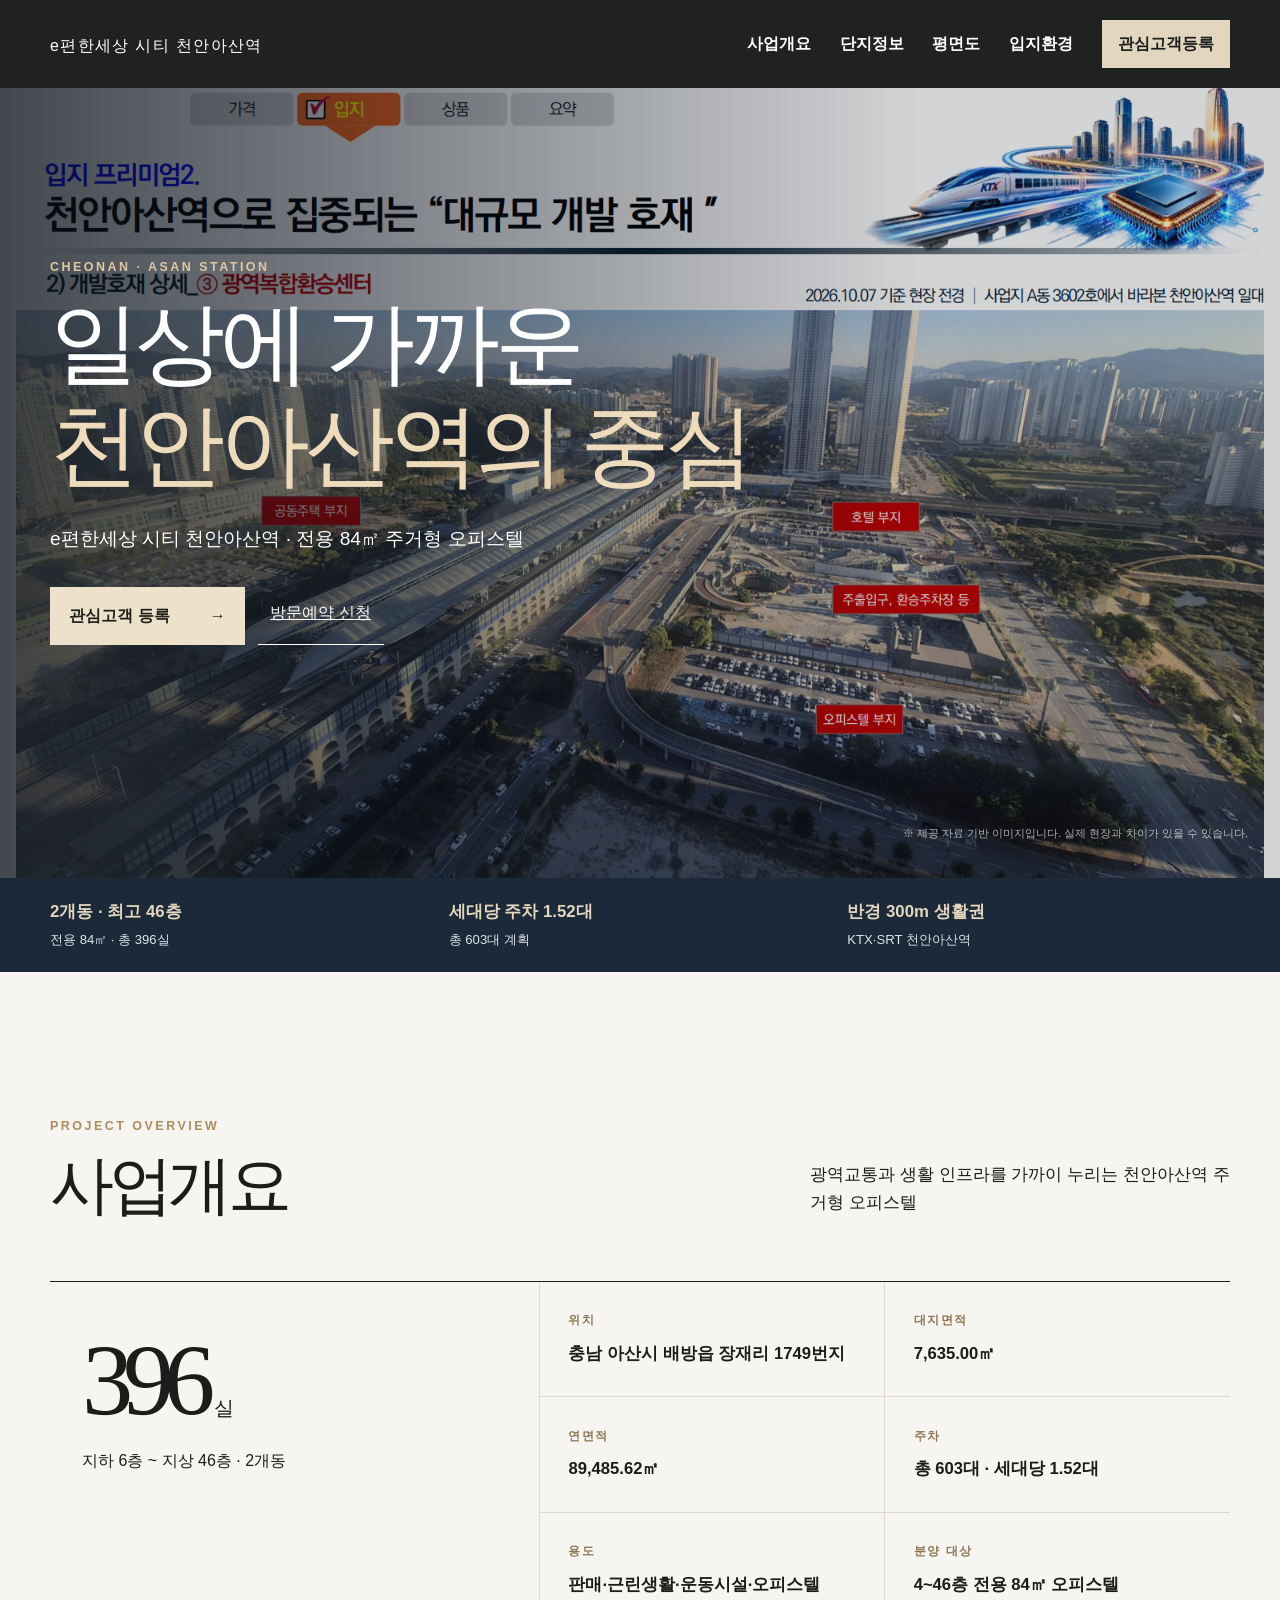
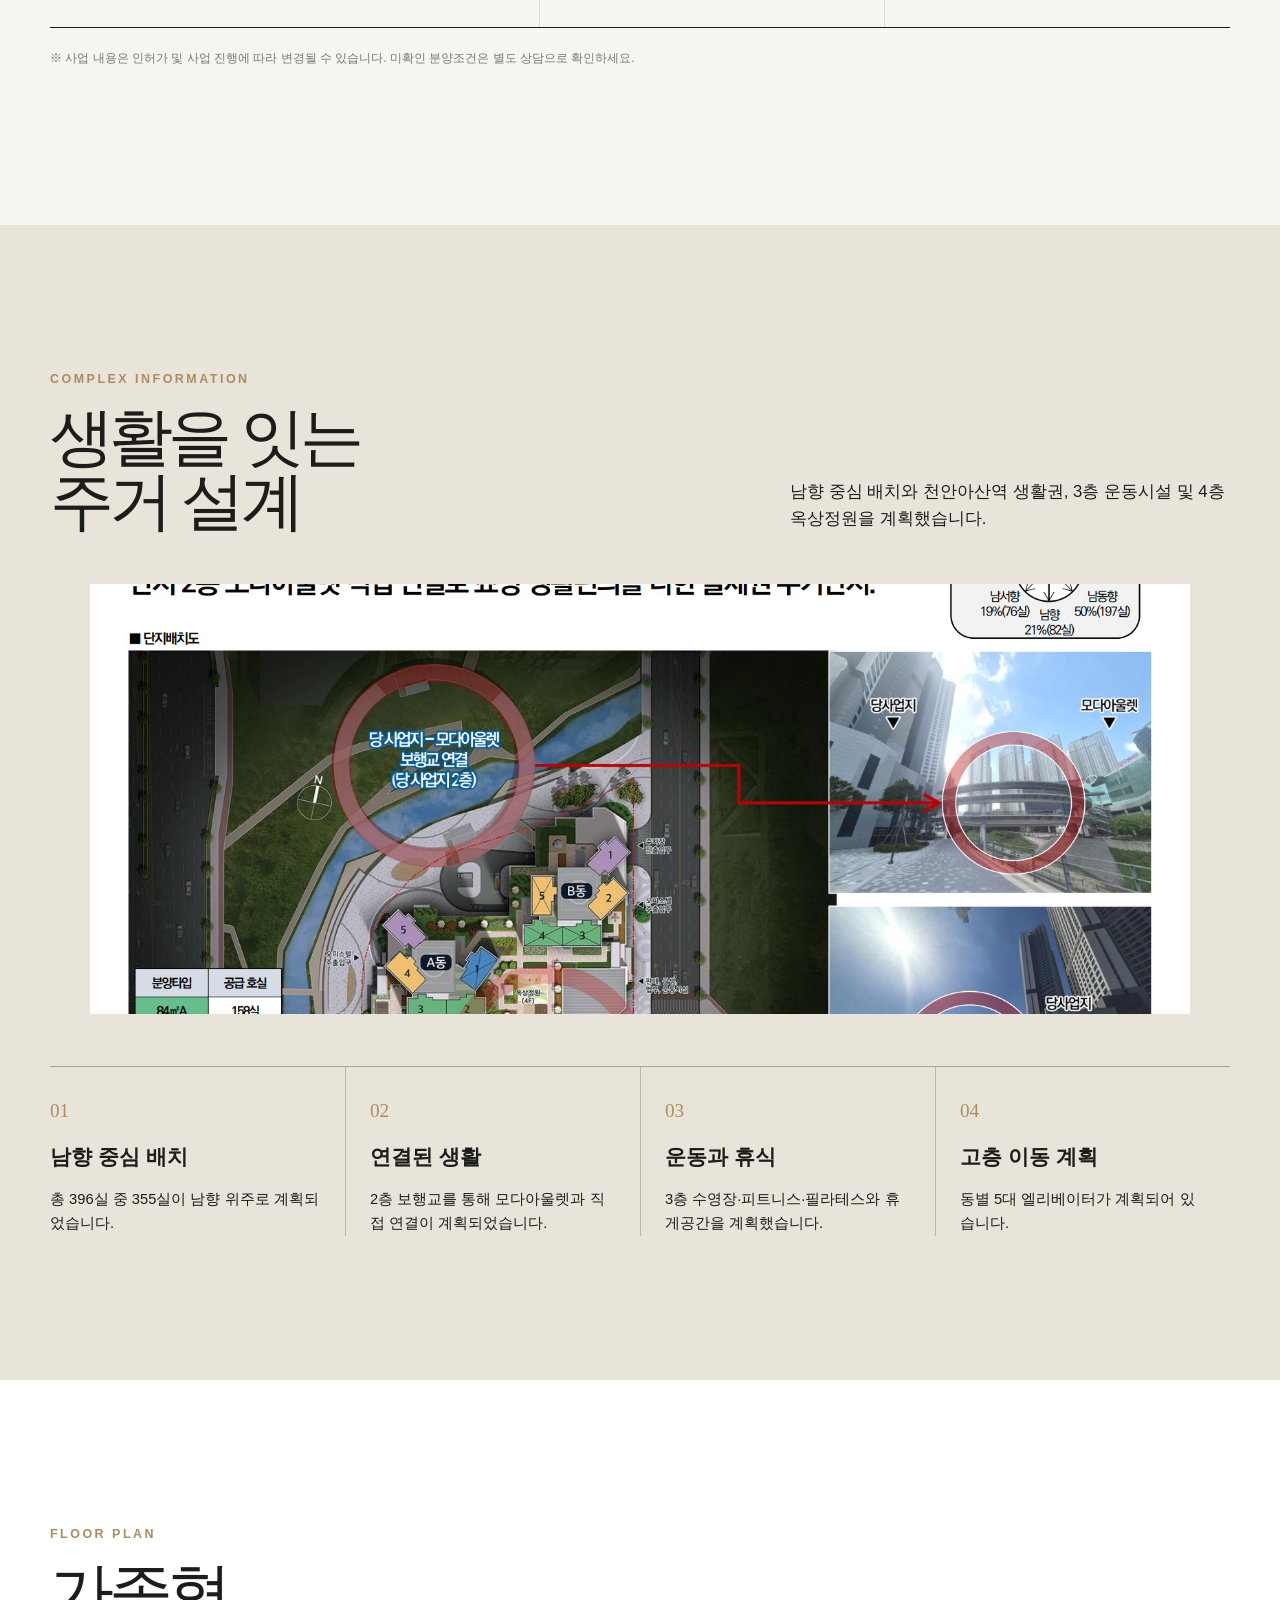
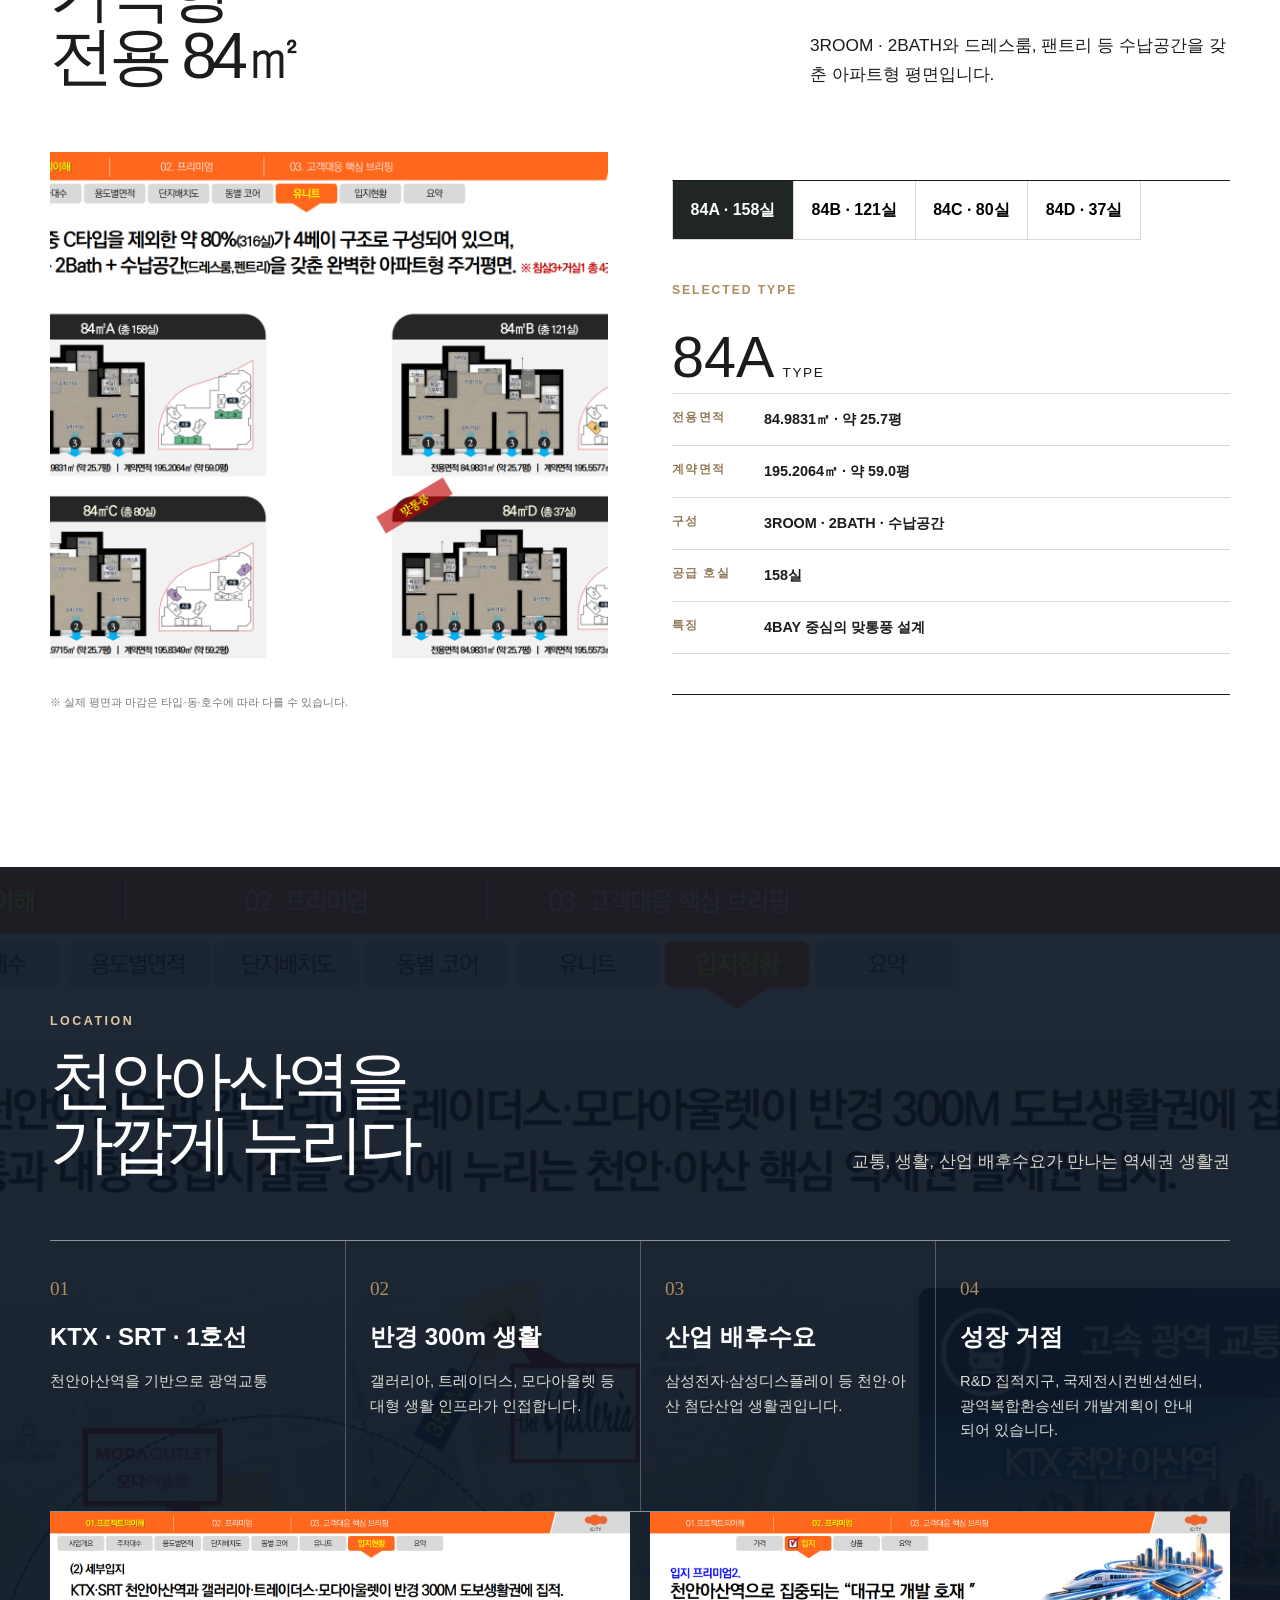
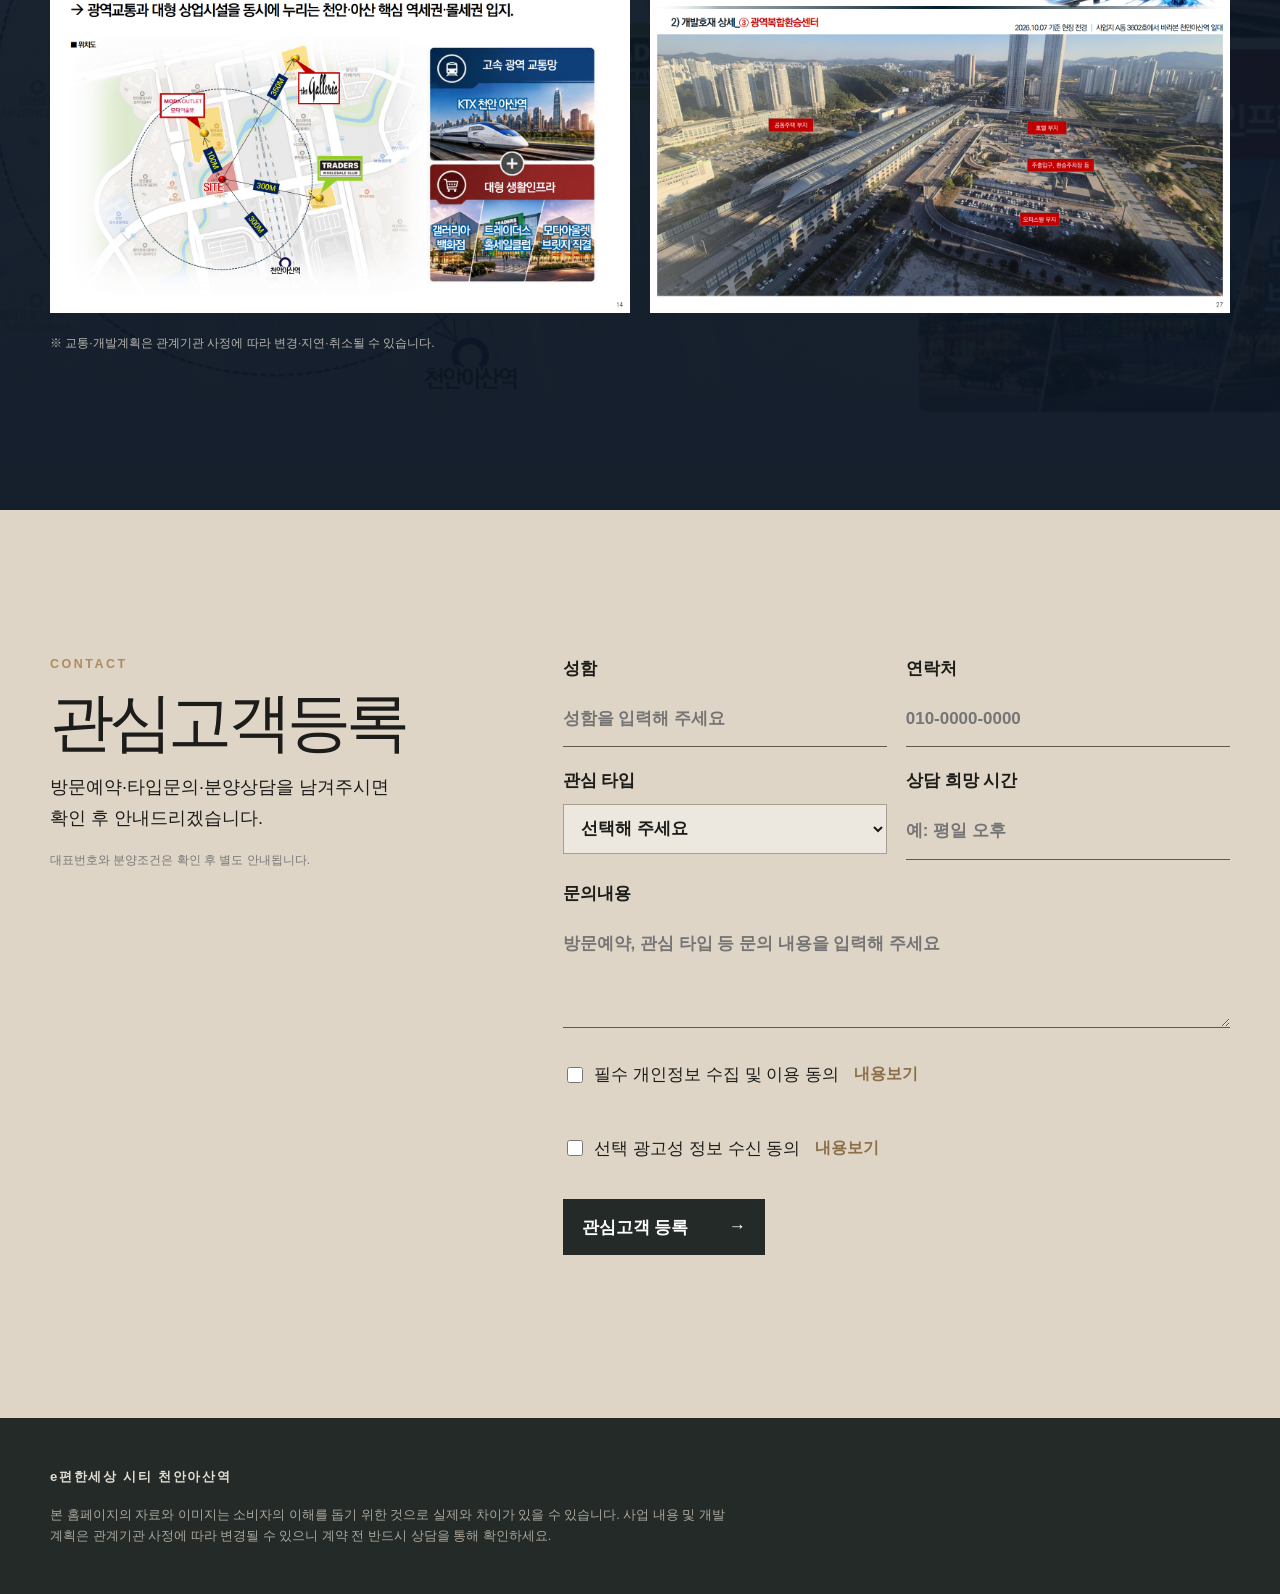
==== index.html @ f446dd5e "Replace landing with Cheonan Asan project" ====
<!doctype html>
<html lang="ko"><head>
<meta charset="UTF-8" /><meta name="viewport" content="width=device-width, initial-scale=1.0" />
<meta name="robots" content="index,follow,max-image-preview:large" />
<link rel="canonical" href="https://www.apt-model-house.com/" />
<title>e편한세상 시티 천안아산역 | 주거형 오피스텔</title>
<meta name="description" content="e편한세상 시티 천안아산역 사업개요, 전용 84㎡ 타입, 입지와 관심고객 상담 안내" />
<meta property="og:type" content="website" /><meta property="og:locale" content="ko_KR" /><meta property="og:site_name" content="e편한세상 시티 천안아산역" /><meta property="og:title" content="e편한세상 시티 천안아산역" /><meta property="og:description" content="관심고객 상담 및 방문예약 안내" /><meta property="og:image" content="https://www.apt-model-house.com/view.png" />
<script async src="https://www.googletagmanager.com/gtag/js?id=G-44HCBXSR18"></script><script>window.dataLayer=window.dataLayer||[];function gtag(){dataLayer.push(arguments)}gtag('js',new Date());gtag('config','G-44HCBXSR18');gtag('config','AW-17503629912');</script>
<link rel="stylesheet" href="styles.css" /><link rel="stylesheet" href="consent.css" /><link rel="stylesheet" href="consultation.css" />
<style>
.hero-image{background:linear-gradient(90deg,rgba(8,15,25,.76),rgba(8,15,25,.18) 72%),url('/view.png') center/cover}.location{background:linear-gradient(rgba(12,22,36,.92),rgba(12,22,36,.96)),url('/location.png') center/cover}.hero-caption{max-width:460px;text-align:right}.source-note{font-size:.75rem;color:#777}.quick-points{background:#1b2938;color:#fff;padding:1.25rem 0}.quick-points .shell{display:grid;grid-template-columns:repeat(3,1fr);gap:1rem}.quick-points b{display:block;color:#e3d6bf;font-size:1.05rem}.quick-points span{font-size:.82rem;color:#dce3eb}.media-grid{display:grid;grid-template-columns:1fr 1fr;gap:1.25rem}.media-grid figure{margin:0;overflow:hidden;background:#fff}.media-grid img{width:100%;display:block}.cta-row{display:flex;gap:.8rem;flex-wrap:wrap}.cta-row a:last-child{color:#fff;border-bottom:1px solid #fff;padding:.8rem}.site-footer-link{color:#e3d6bf}@media(max-width:600px){.quick-points .shell{grid-template-columns:1fr}.quick-points{padding:1rem 0}.media-grid{grid-template-columns:1fr}.hero h1{font-size:2.9rem}}
</style></head>
<body><a class="skip-link" href="#overview">본문으로 바로가기</a>
<header class="site-header"><a class="brand" href="#top" aria-label="e편한세상 시티 천안아산역 처음으로"><strong>e편한세상 시티 천안아산역</strong></a><button class="menu-toggle" type="button" aria-label="메뉴 열기" aria-expanded="false">메뉴</button><nav class="main-nav" aria-label="주요 메뉴"><a href="#overview">사업개요</a><a href="#complex">단지정보</a><a href="#plans">평면도</a><a href="#location">입지환경</a><a class="nav-cta" href="#register">관심고객등록</a></nav></header>
<main id="top"><section class="hero" aria-labelledby="hero-title"><div class="hero-image" role="img" aria-label="천안아산역 일대 조망 자료"></div><div class="hero-content shell"><p class="eyebrow light">CHEONAN · ASAN STATION</p><h1 id="hero-title">일상에 가까운<br /><em>천안아산역의 중심</em></h1><p class="hero-copy">e편한세상 시티 천안아산역 · 전용 84㎡ 주거형 오피스텔</p><div class="cta-row"><a class="button button-light" href="#register">관심고객 등록 <span aria-hidden="true">→</span></a><a href="#register">방문예약 신청</a></div></div><p class="hero-caption">※ 제공 자료 기반 이미지입니다. 실제 현장과 차이가 있을 수 있습니다.</p></section>
<section class="quick-points" aria-label="핵심 정보"><div class="shell"><div><b>2개동 · 최고 46층</b><span>전용 84㎡ · 총 396실</span></div><div><b>세대당 주차 1.52대</b><span>총 603대 계획</span></div><div><b>반경 300m 생활권</b><span>KTX·SRT 천안아산역</span></div></div></section>
<section id="overview" class="section overview"><div class="shell"><p class="eyebrow">PROJECT OVERVIEW</p><div class="section-heading"><h2>사업개요</h2><p>광역교통과 생활 인프라를 가까이 누리는 천안아산역 주거형 오피스텔</p></div><div class="overview-grid"><article class="overview-lead"><span class="big-number">396<span>실</span></span><p>지하 6층 ~ 지상 46층 · 2개동</p></article><dl class="facts"><div><dt>위치</dt><dd>충남 아산시 배방읍 장재리 1749번지</dd></div><div><dt>대지면적</dt><dd>7,635.00㎡</dd></div><div><dt>연면적</dt><dd>89,485.62㎡</dd></div><div><dt>주차</dt><dd>총 603대 · 세대당 1.52대</dd></div><div><dt>용도</dt><dd>판매·근린생활·운동시설·오피스텔</dd></div><div><dt>분양 대상</dt><dd>4~46층 전용 84㎡ 오피스텔</dd></div></dl></div><p class="notice">※ 사업 내용은 인허가 및 사업 진행에 따라 변경될 수 있습니다. 미확인 분양조건은 별도 상담으로 확인하세요.</p></div></section>
<section id="complex" class="section complex"><div class="shell split-heading"><div><p class="eyebrow">COMPLEX INFORMATION</p><h2>생활을 잇는<br />주거 설계</h2></div><p>남향 중심 배치와 천안아산역 생활권, 3층 운동시설 및 4층 옥상정원을 계획했습니다.</p></div><div class="shell"><figure class="complex-visual"><img src="/site-plan.png" alt="e편한세상 시티 천안아산역 단지배치도 자료" /></figure><div class="amenity-grid"><article><span>01</span><h3>남향 중심 배치</h3><p>총 396실 중 355실이 남향 위주로 계획되었습니다.</p></article><article><span>02</span><h3>연결된 생활</h3><p>2층 보행교를 통해 모다아울렛과 직접 연결이 계획되었습니다.</p></article><article><span>03</span><h3>운동과 휴식</h3><p>3층 수영장·피트니스·필라테스와 휴게공간을 계획했습니다.</p></article><article><span>04</span><h3>고층 이동 계획</h3><p>동별 5대 엘리베이터가 계획되어 있습니다.</p></article></div></div></section>
<section id="plans" class="section plans"><div class="shell"><p class="eyebrow">FLOOR PLAN</p><div class="section-heading"><h2>가족형<br />전용 84㎡</h2><p>3ROOM · 2BATH와 드레스룸, 팬트리 등 수납공간을 갖춘 아파트형 평면입니다.</p></div><div class="plan-layout"><figure class="plan-image-wrap"><img data-plan="image" src="/unit-plan.png" alt="84A, 84B, 84C, 84D 타입 평면도 자료" /><p>※ 실제 평면과 마감은 타입·동·호수에 따라 다를 수 있습니다.</p></figure><div><div class="type-buttons" role="tablist" aria-label="주택형 선택"><button class="active" type="button" data-type="84A">84A · 158실</button><button type="button" data-type="84B">84B · 121실</button><button type="button" data-type="84C">84C · 80실</button><button type="button" data-type="84D">84D · 37실</button></div><div class="plan-detail"><p class="plan-label">SELECTED TYPE</p><h3 data-plan="type">84A<small>TYPE</small></h3><dl><div><dt>전용면적</dt><dd data-plan="size">84.9831㎡ · 약 25.7평</dd></div><div><dt>계약면적</dt><dd data-plan="contract">195.2064㎡ · 약 59.0평</dd></div><div><dt>구성</dt><dd data-plan="layout">3ROOM · 2BATH · 수납공간</dd></div><div><dt>공급 호실</dt><dd data-plan="count">158실</dd></div><div><dt>특징</dt><dd data-plan="feature">4BAY 중심의 맞통풍 설계</dd></div></dl></div></div></div></div></section>
<section id="location" class="section location"><div class="shell"><p class="eyebrow light">LOCATION</p><div class="section-heading light-heading"><h2>천안아산역을<br />가깝게 누리다</h2><p>교통, 생활, 산업 배후수요가 만나는 역세권 생활권</p></div><div class="location-grid"><article><span>01</span><h3>KTX · SRT · 1호선</h3><p>천안아산역을 기반으로 광역교통망 이용이 가능한 위치입니다.</p></article><article><span>02</span><h3>반경 300m 생활</h3><p>갤러리아, 트레이더스, 모다아울렛 등 대형 생활 인프라가 인접합니다.</p></article><article><span>03</span><h3>산업 배후수요</h3><p>삼성전자·삼성디스플레이 등 천안·아산 첨단산업 생활권입니다.</p></article><article><span>04</span><h3>성장 거점</h3><p>R&D 집적지구, 국제전시컨벤션센터, 광역복합환승센터 개발계획이 안내되어 있습니다.</p></article></div><div class="media-grid"><figure><img src="/location.png" alt="천안아산역 인근 입지 자료" /></figure><figure><img src="/view.png" alt="천안아산역 일대 조망 자료" /></figure></div><p class="location-notice">※ 교통·개발계획은 관계기관 사정에 따라 변경·지연·취소될 수 있습니다.</p></div></section>
<section id="register" class="section register"><div class="shell register-grid"><div><p class="eyebrow">CONTACT</p><h2>관심고객등록</h2><p class="register-copy">방문예약·타입문의·분양상담을 남겨주시면 확인 후 안내드리겠습니다.</p><p class="source-note">대표번호와 분양조건은 확인 후 별도 안내됩니다.</p></div><form id="interest-form" class="interest-form"><label>성함<input name="name" type="text" autocomplete="name" required placeholder="성함을 입력해 주세요" /></label><label>연락처<input name="phone" type="tel" inputmode="tel" autocomplete="tel" required placeholder="010-0000-0000" /></label><label>관심 타입<select name="type" required><option value="">선택해 주세요</option><option>84A</option><option>84B</option><option>84C</option><option>84D</option><option>미정</option></select></label><label>상담 희망 시간<input name="preferredTime" type="text" placeholder="예: 평일 오후" /></label><label class="message-field">문의내용<textarea name="message" required placeholder="방문예약, 관심 타입 등 문의 내용을 입력해 주세요"></textarea></label><label class="consent"><input name="privacyConsent" type="checkbox" required />필수 개인정보 수집 및 이용 동의 <button class="consent-open" type="button" data-consent="privacy">내용보기</button></label><label class="consent"><input name="marketingConsent" type="checkbox" />선택 광고성 정보 수신 동의 <button class="consent-open" type="button" data-consent="marketing">내용보기</button></label><button class="button button-dark" type="submit">관심고객 등록 <span aria-hidden="true">→</span></button><p class="form-message" aria-live="polite"></p></form></div></section></main>
<footer><div class="shell"><strong>e편한세상 시티 천안아산역</strong><p>본 홈페이지의 자료와 이미지는 소비자의 이해를 돕기 위한 것으로 실제와 차이가 있을 수 있습니다. 사업 내용 및 개발계획은 관계기관 사정에 따라 변경될 수 있으니 계약 전 반드시 상담을 통해 확인하세요.</p></div></footer>
<div id="consent-modal" class="consent-modal" hidden><div class="consent-modal__backdrop" data-consent-close></div><section class="consent-modal__panel" role="dialog" aria-modal="true" aria-labelledby="consent-modal-title"><button class="consent-modal__close" type="button" data-consent-close aria-label="닫기">×</button><h3 id="consent-modal-title"></h3><div id="consent-modal-content"></div></section></div>
<script src="script.js"></script></body></html>
---- styles.css ----
:root{--ink:#1c1c1a;--paper:#f7f5f1;--line:#ddd9d1;--gold:#ad8c5f;--deep:#202624;--max:1180px}*{box-sizing:border-box}html{scroll-behavior:smooth}body{margin:0;background:var(--paper);color:var(--ink);font-family:"Noto Sans KR","Malgun Gothic",Arial,sans-serif;line-height:1.65}.shell{width:min(calc(100% - 48px),var(--max));margin:auto}.skip-link{position:absolute;left:1rem;top:-5rem;background:#fff;color:#000;padding:.75rem;z-index:10}.skip-link:focus{top:1rem}.site-header{height:88px;display:flex;align-items:center;justify-content:space-between;padding:0 max(24px,calc((100vw - var(--max))/2));background:rgba(22,25,24,.96);color:#fff;position:sticky;top:0;z-index:5}.brand{text-decoration:none;color:#fff;letter-spacing:.12em;display:flex;flex-direction:column;line-height:1.05;font-size:.7rem}.brand strong{font-size:1rem;font-weight:500;margin-top:.25rem}.main-nav{display:flex;height:100%;align-items:center;gap:1.8rem}.main-nav a{color:#fff;text-decoration:none;font-size:1rem;font-weight:700;white-space:nowrap}.main-nav .nav-cta{color:#1b1e1c;background:#e3d6bf;padding:.7rem 1rem}.menu-toggle{display:none}.hero{height:min(790px,calc(100vh - 88px));min-height:620px;position:relative;color:#fff;overflow:hidden}.hero-image{position:absolute;inset:0;background:linear-gradient(90deg,rgba(10,12,11,.7),rgba(10,12,11,.1) 72%),url("/assets/image35.jpeg") center/cover}.hero-content{position:relative;height:100%;display:flex;justify-content:center;flex-direction:column;padding-bottom:4rem}.eyebrow{font-size:.78rem;letter-spacing:.2em;color:var(--gold);font-weight:800;margin:0 0 1rem}.eyebrow.light{color:#dfc7a2}.hero h1{font-weight:400;font-size:clamp(3.4rem,7vw,6.2rem);line-height:1.13;margin:0;letter-spacing:-.055em}.hero h1 em{font-style:normal;color:#eddbbc}.hero-copy{font-size:1.2rem;margin:1.7rem 0 2rem}.button{display:inline-flex;width:fit-content;gap:2.5rem;align-items:center;padding:1rem 1.2rem;text-decoration:none;font-weight:800;border:0;font-size:1rem;cursor:pointer}.button-light{background:#eee1cc;color:#201e19}.button-dark{background:#242a27;color:#fff;justify-content:space-between}.hero-caption{position:absolute;bottom:1.5rem;right:2rem;font-size:.7rem;color:rgba(255,255,255,.65)}.section{padding:9rem 0}.section-heading{display:flex;justify-content:space-between;align-items:end;gap:3rem;margin-bottom:4rem}.section-heading h2,.split-heading h2,.register h2{font-size:clamp(2.8rem,5vw,4.5rem);letter-spacing:-.075em;line-height:1;margin:0;font-weight:500}.section-heading p{max-width:420px;margin:0;font-size:1.08rem}.overview{background:#f7f5f1}.overview-grid{display:grid;grid-template-columns:.83fr 1.17fr;border-top:1px solid var(--ink);border-bottom:1px solid var(--ink)}.overview-lead{padding:3rem 2rem;border-right:1px solid var(--line)}.big-number{font-family:Georgia,serif;font-size:clamp(4.8rem,8vw,7.8rem);letter-spacing:-.1em;line-height:1}.big-number span{font-family:inherit;font-size:1.25rem;letter-spacing:-.05em;margin-left:.55rem}.facts{display:grid;grid-template-columns:repeat(2,1fr);margin:0}.facts div{padding:1.8rem;border-bottom:1px solid var(--line)}.facts div:nth-last-child(-n+2){border-bottom:0}.facts div:nth-child(odd){border-right:1px solid var(--line)}dt{font-size:.78rem;font-weight:800;letter-spacing:.12em;color:#8f7756;margin-bottom:.55rem}dd{margin:0;font-size:1.04rem;font-weight:600}.notice,.location-notice{font-size:.75rem;color:#777;margin-top:1.3rem}.complex{background:#e9e4da}.split-heading{display:flex;justify-content:space-between;align-items:end;gap:4rem;margin-bottom:3.2rem}.split-heading>p{max-width:440px;font-size:1.05rem;margin:0}.complex-visual{height:430px;overflow:hidden}.complex-visual img{display:block;width:100%;height:100%;object-fit:cover}.amenity-grid{display:grid;grid-template-columns:repeat(4,1fr);gap:0;border-top:1px solid #a9a39a;margin-top:3.2rem}.amenity-grid article{padding:1.8rem 1.5rem 0 0}.amenity-grid article+article{padding-left:1.5rem;border-left:1px solid #bdb7ae}.amenity-grid span,.location-grid span{font-family:Georgia,serif;color:var(--gold);font-size:1.2rem}.amenity-grid h3,.location-grid h3{font-size:1.3rem;margin:.8rem 0}.amenity-grid p,.location-grid p{font-size:.92rem;margin:0}.plans{background:#fff}.plan-layout{display:grid;grid-template-columns:1fr 1fr;gap:4rem;align-items:center}.plan-image-wrap{margin:0}.plan-image-wrap img{width:100%;height:530px;display:block;object-fit:cover}.plan-image-wrap p{font-size:.7rem;color:#777}.type-buttons{display:flex;flex-wrap:wrap;border-top:1px solid var(--ink);border-left:1px solid var(--line)}.type-buttons button{font:inherit;font-weight:800;background:#fff;border:0;border-right:1px solid var(--line);border-bottom:1px solid var(--line);padding:1rem 1.1rem;cursor:pointer}.type-buttons button.active{background:var(--deep);color:#fff}.plan-detail{padding:2.5rem 0;border-bottom:1px solid var(--ink)}.plan-label{font-weight:800;font-size:.76rem;letter-spacing:.16em;color:var(--gold);margin:0}.plan-detail h3{font-size:3.6rem;font-weight:400;margin:.4rem 0;line-height:1}.plan-detail h3 small{font-size:.85rem;margin-left:.5rem;letter-spacing:.12em}.plan-detail>p{margin:0 0 1.8rem}.plan-detail dl{margin:0;border-top:1px solid var(--line)}.plan-detail dl div{display:grid;grid-template-columns:92px 1fr;padding:.85rem 0;border-bottom:1px solid var(--line)}.plan-detail dt{margin:0;font-size:.72rem}.plan-detail dd{font-size:.9rem}.plan-note{font-size:.75rem;color:#777}.location{background:linear-gradient(rgba(17,24,21,.9),rgba(17,24,21,.94)),url("/assets/image91.jpeg") center/cover;color:#fff}.light-heading p{color:#d9d5cc}.location-grid{display:grid;grid-template-columns:repeat(4,1fr);border-top:1px solid rgba(255,255,255,.5);border-bottom:1px solid rgba(255,255,255,.5)}.location-grid article{min-height:270px;padding:2rem 1.5rem 1.5rem 0}.location-grid article+article{padding-left:1.5rem;border-left:1px solid rgba(255,255,255,.25)}.location-grid h3{font-size:1.5rem}.location-grid p{color:#deded8}.location-notice{color:#b5b5ae}.register{background:#ded5c6}.register-grid{display:grid;grid-template-columns:.75fr 1.25fr;gap:7rem}.register-copy{font-size:1.1rem;max-width:350px}.interest-form{display:grid;grid-template-columns:1fr 1fr;gap:1.2rem}.interest-form label{display:flex;flex-direction:column;gap:.55rem;font-size:.9rem;font-weight:800}.interest-form input:not([type=checkbox]),.interest-form select,.interest-form textarea{width:100%;border:0;border-bottom:1px solid #5e5a52;background:transparent;padding:.85rem 0;font:inherit;color:var(--ink)}.interest-form select{border:1px solid #a79f90;padding:.85rem;background:#ede8df}.interest-form .message-field{grid-column:1/-1}.interest-form textarea{resize:vertical;min-height:7rem}.interest-form .consent{grid-column:1/-1;flex-direction:row;align-items:center;font-weight:500;margin:.8rem 0}.interest-form .consent input{accent-color:var(--deep);width:1rem;height:1rem}.interest-form .button{grid-column:1/-1;margin-top:.3rem}.form-message{grid-column:1/-1;margin:0;font-weight:700;color:#3f5145}footer{background:#242a27;color:#e2ded4;padding:3rem 0;font-size:.8rem}footer strong{letter-spacing:.13em;font-size:.82rem}footer p{color:#aaa79d;margin:1rem 0 0;max-width:680px}@media (max-width:850px){.site-header{height:72px}.menu-toggle{display:block;background:transparent;color:#fff;border:0;font:inherit;font-weight:700}.main-nav{display:none;position:absolute;left:0;right:0;top:72px;height:auto;padding:1rem 1.5rem 1.5rem;background:#202624;flex-direction:column;align-items:stretch;gap:0}.main-nav.open{display:flex}.main-nav a{padding:.9rem 0}.main-nav .nav-cta{margin-top:.5rem;padding:.9rem}.hero{height:650px;min-height:0}.hero-image{background:linear-gradient(90deg,rgba(10,12,11,.68),rgba(10,12,11,.16)),url("/assets/image35.jpeg") 58% center/cover}.section{padding:6rem 0}.section-heading,.split-heading{display:block;margin-bottom:2.5rem}.section-heading p,.split-heading>p{margin-top:1.4rem}.overview-grid,.plan-layout,.register-grid{grid-template-columns:1fr;gap:2rem}.overview-lead{border-right:0;border-bottom:1px solid var(--line)}.amenity-grid,.location-grid{grid-template-columns:repeat(2,1fr)}.amenity-grid article:nth-child(3),.location-grid article:nth-child(3){border-left:0;padding-left:0}.complex-visual{height:320px}.plan-image-wrap img{height:380px}.register-grid{gap:3rem}}@media (max-width:520px){.shell{width:min(calc(100% - 32px),var(--max))}.hero h1{font-size:3.2rem}.hero-caption{display:none}.facts{grid-template-columns:1fr}.facts div:nth-child(odd){border-right:0}.facts div:nth-last-child(2){border-bottom:1px solid var(--line)}.amenity-grid,.location-grid{grid-template-columns:1fr}.amenity-grid article,.amenity-grid article+article,.location-grid article,.location-grid article+article{border-left:0;padding-left:0;border-bottom:1px solid var(--line)}.amenity-grid article:last-child,.location-grid article:last-child{border-bottom:0}.location-grid article{min-height:auto}.interest-form{grid-template-columns:1fr}.section-heading h2,.split-heading h2,.register h2{font-size:3rem}}
---- consent.css ----
.consent-list{grid-column:1/-1;border:0;border-top:1px solid #8e897f;margin:.4rem 0 0;padding:0}.consent-row{display:grid!important;grid-template-columns:minmax(0,1fr) auto;align-items:center;gap:.65rem;border-bottom:1px solid #aaa397;padding:1.05rem 0;font-weight:500!important}.consent-row>label{display:grid;grid-template-columns:18px auto minmax(0,1fr);align-items:center;gap:.65rem;cursor:pointer}.consent-row input{width:1.1rem;height:1.1rem;margin:0;accent-color:var(--deep)}.consent-row strong{font-size:1rem}.consent-badge{font-size:.72rem;padding:.08rem .36rem;line-height:1.25;font-weight:800}.consent-badge.required{background:#bf5050;color:#fff}.consent-badge.optional{background:#e6e1d6;color:#26302c}.consent-open{border:0;background:transparent;color:#8d7049;font:inherit;font-weight:800;font-size:.86rem;cursor:pointer;white-space:nowrap}.consent-notice{display:flex;align-items:center;justify-content:space-between;gap:1rem;margin:1rem 0 0;color:#66706a;font-size:.85rem;font-weight:600}.consent-notice p{margin:0}.quick-call{color:#8d7049;font-weight:800;text-decoration:underline;text-underline-offset:.22em}.consent-modal[hidden]{display:none}.consent-modal{position:fixed;inset:0;z-index:30;display:grid;place-items:center;padding:1rem}.consent-modal-backdrop{position:absolute;inset:0;background:rgba(10,12,11,.58)}.consent-modal-panel{position:relative;width:min(100%,640px);max-height:calc(100vh - 2rem);overflow:auto;background:#f7f5f1;padding:1.7rem}.consent-modal-head{display:flex;align-items:center;justify-content:space-between;border-bottom:1px solid #b8b0a4;padding-bottom:1rem}.consent-modal-head h3{margin:0;font-size:1.35rem}.consent-modal-head button{border:0;background:transparent;font-size:2rem;line-height:1;cursor:pointer}.consent-modal-panel section{padding:1.1rem 0;border-bottom:1px solid #d6d0c7}.consent-modal-panel h4{font-size:.84rem;letter-spacing:.08em;color:#8d7049;margin:0 0 .45rem}.consent-modal-panel p{margin:0;font-size:.93rem;word-break:keep-all}.consent-confirm{width:100%;margin-top:1.35rem}.modal-open{overflow:hidden}@media(max-width:520px){.consent-row{grid-template-columns:1fr}.consent-open{justify-self:start}.consent-notice{align-items:flex-start;flex-direction:column;font-size:.78rem;gap:.4rem}}
---- consultation.css ----
#register .register-copy{font-size:1.12rem;line-height:1.7}
#register .interest-form>label{font-size:1.08rem}
#register .interest-form>label input,#register .interest-form>label select,#register .interest-form>label textarea{font-size:1.06rem}
#register .consent-row strong{font-size:1.12rem}
#register .consent-open{font-size:1rem}
#register .consent-notice{display:grid;grid-template-columns:1fr auto 1fr;align-items:center;margin:1.2rem 0 0;font-size:1rem}
#register .consent-notice p{grid-column:1;margin:0}
#register .quick-call{grid-column:2;justify-self:center;font-size:1.16rem;text-align:center}
#register .interest-form>button[type="submit"]{font-size:1.08rem}
@media(max-width:700px){#register .register-copy{font-size:1rem}#register .interest-form>label{font-size:1rem}#register .interest-form>label input,#register .interest-form>label select,#register .interest-form>label textarea{font-size:1rem}#register .consent-row strong{font-size:1.04rem}#register .consent-notice{grid-template-columns:1fr;gap:.65rem;font-size:.94rem;text-align:center}#register .consent-notice p,#register .quick-call{grid-column:1;justify-self:center}#register .quick-call{font-size:1.06rem}}
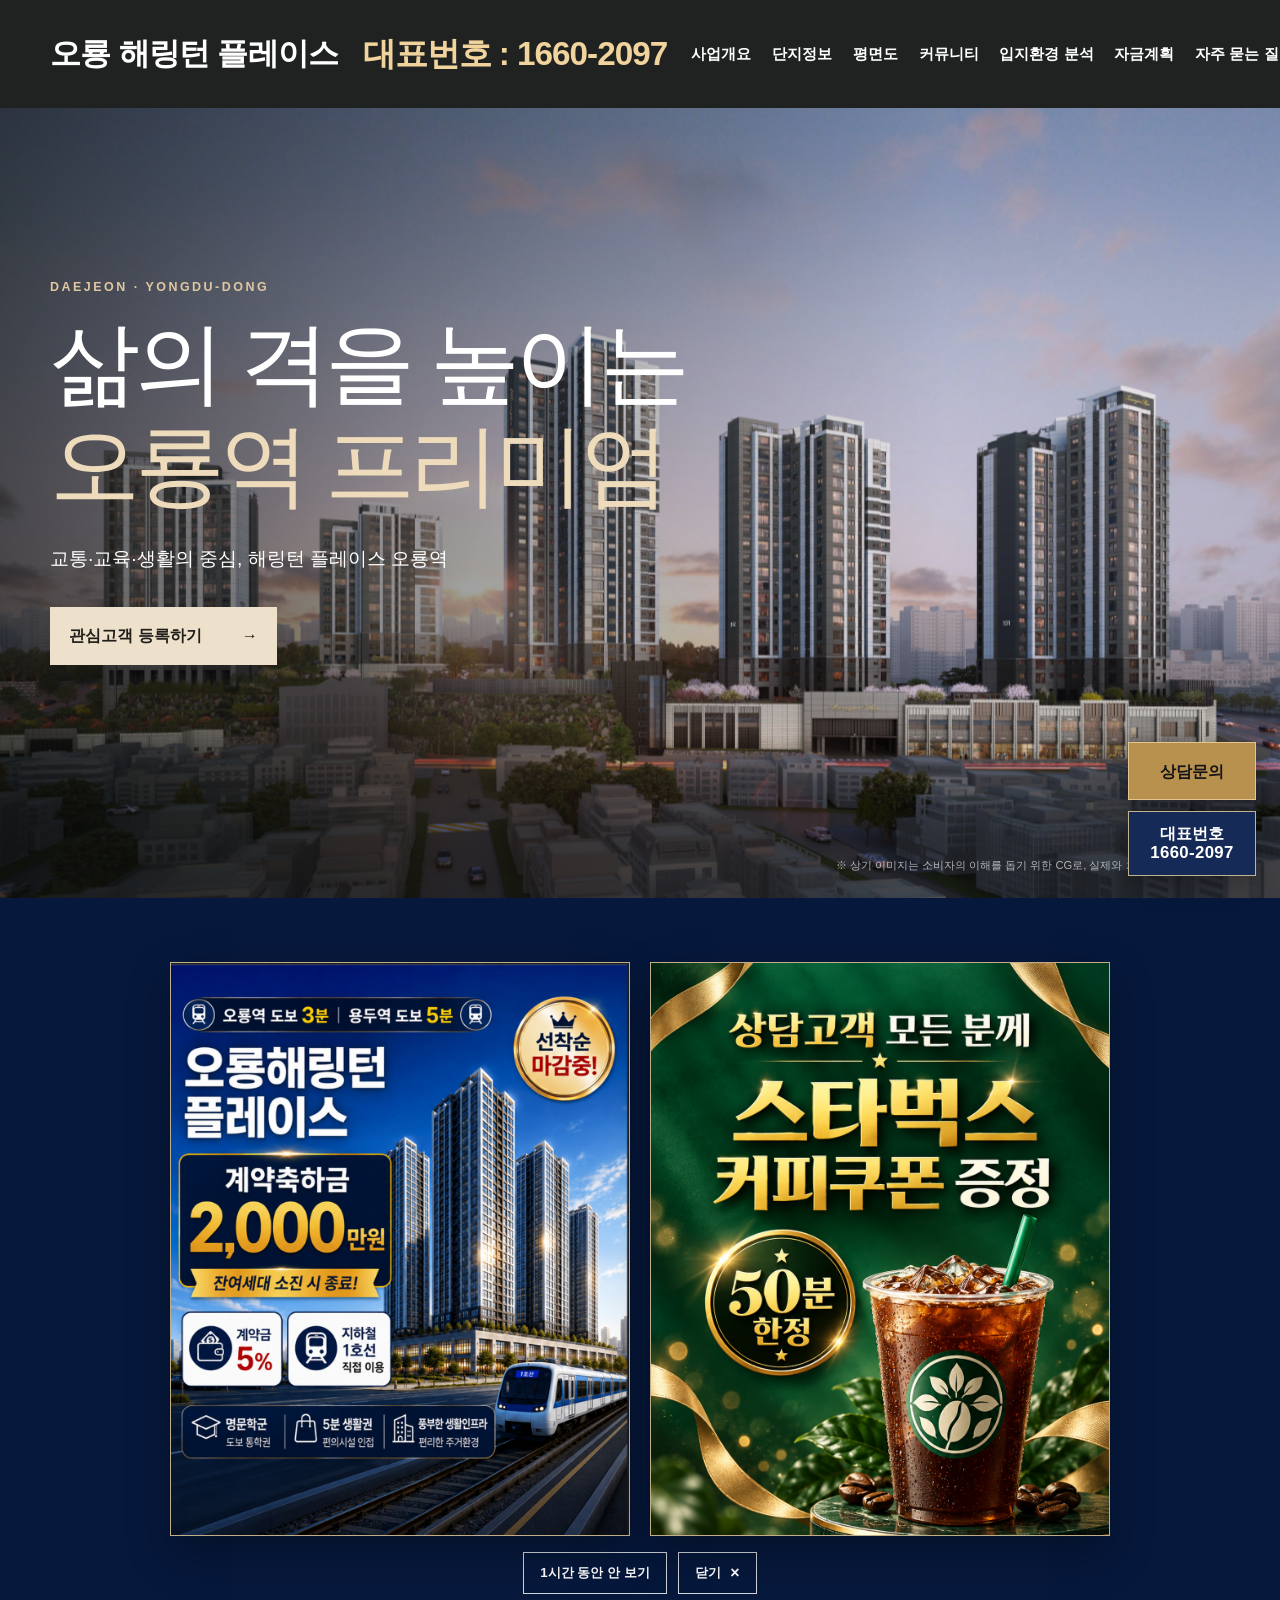
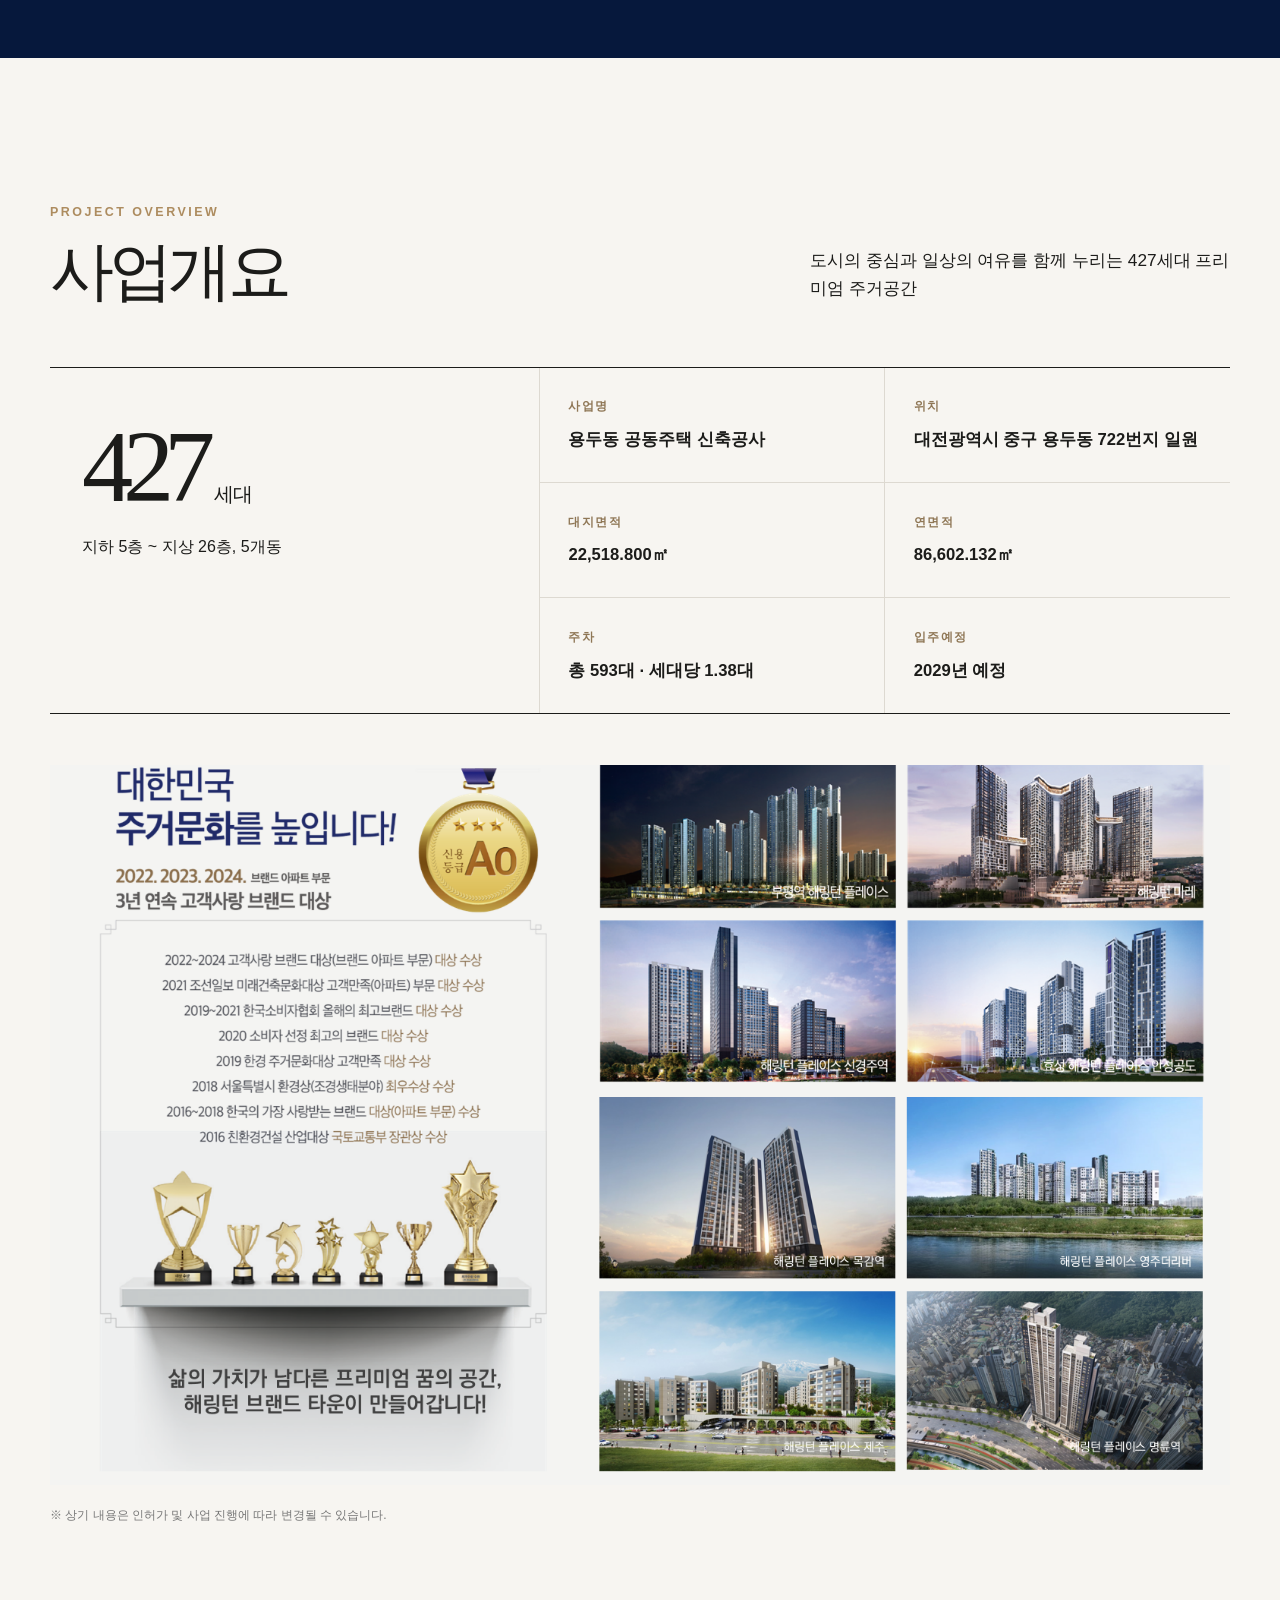
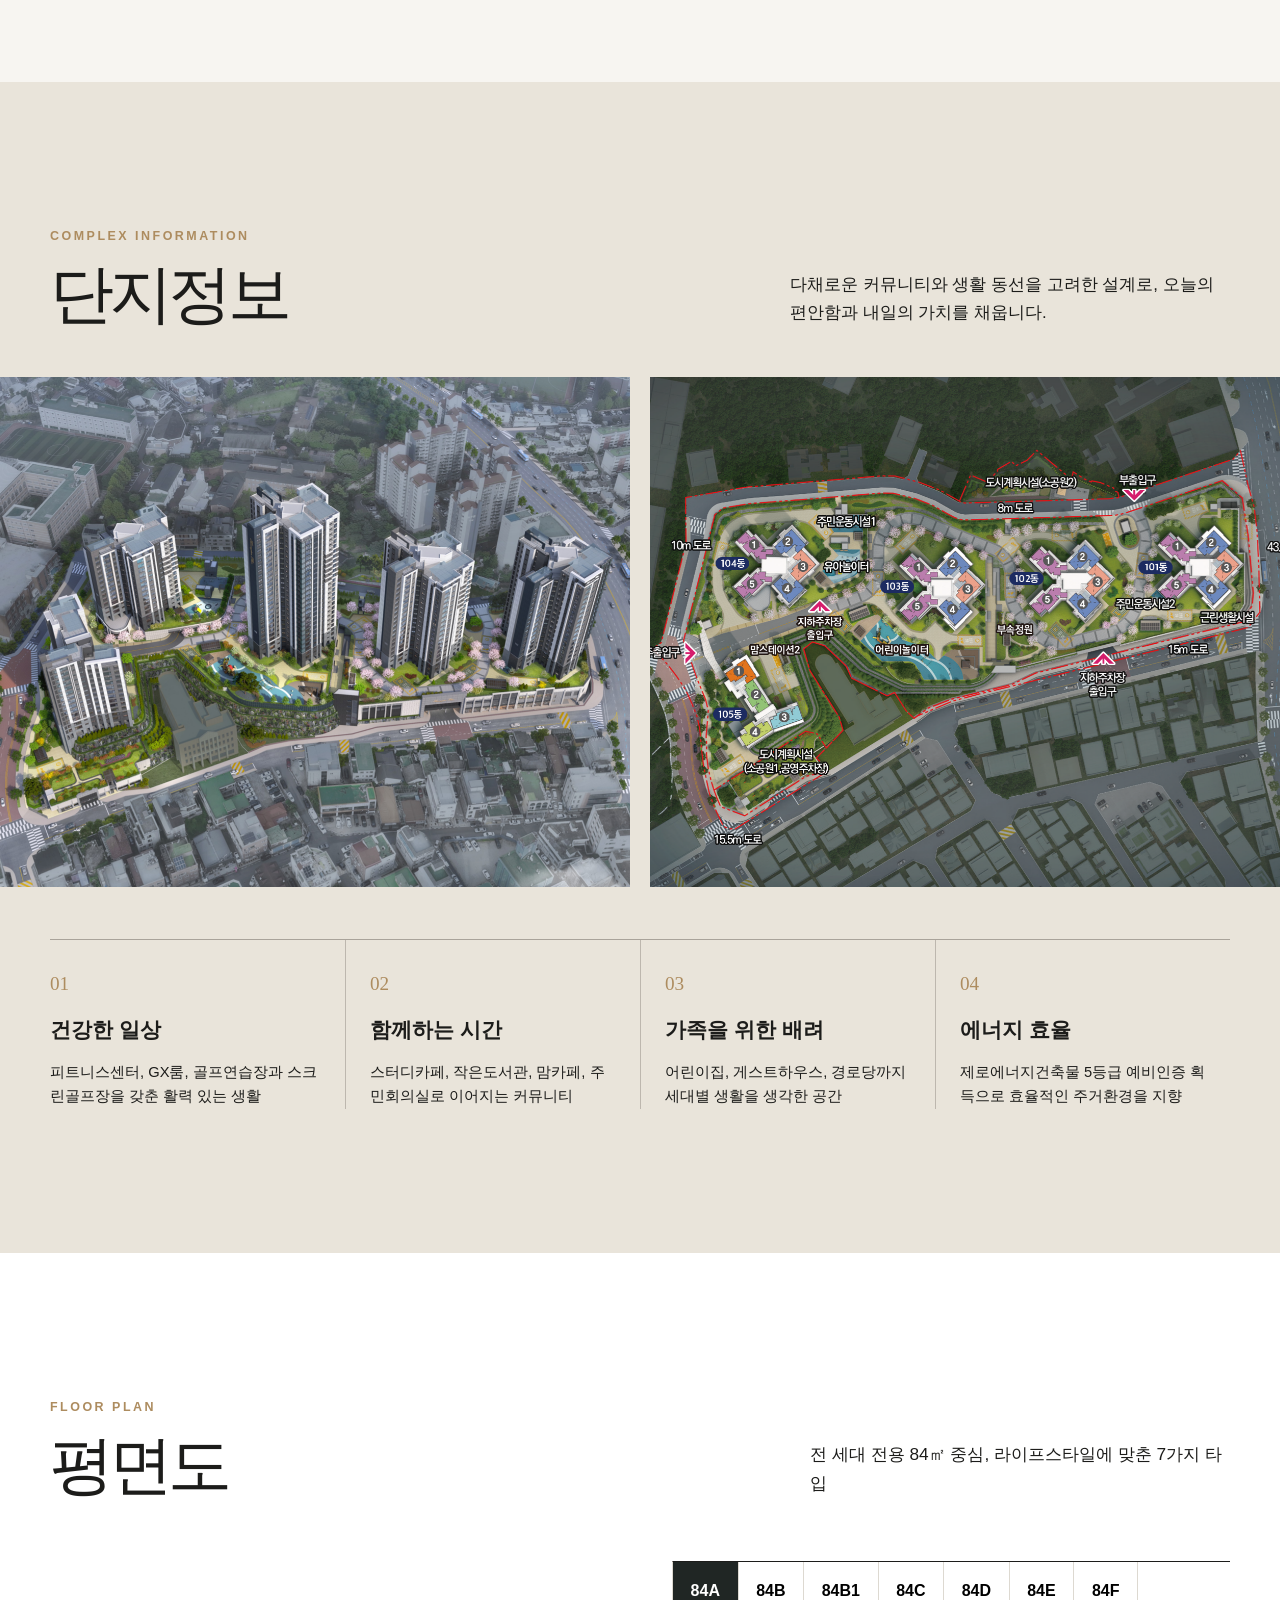
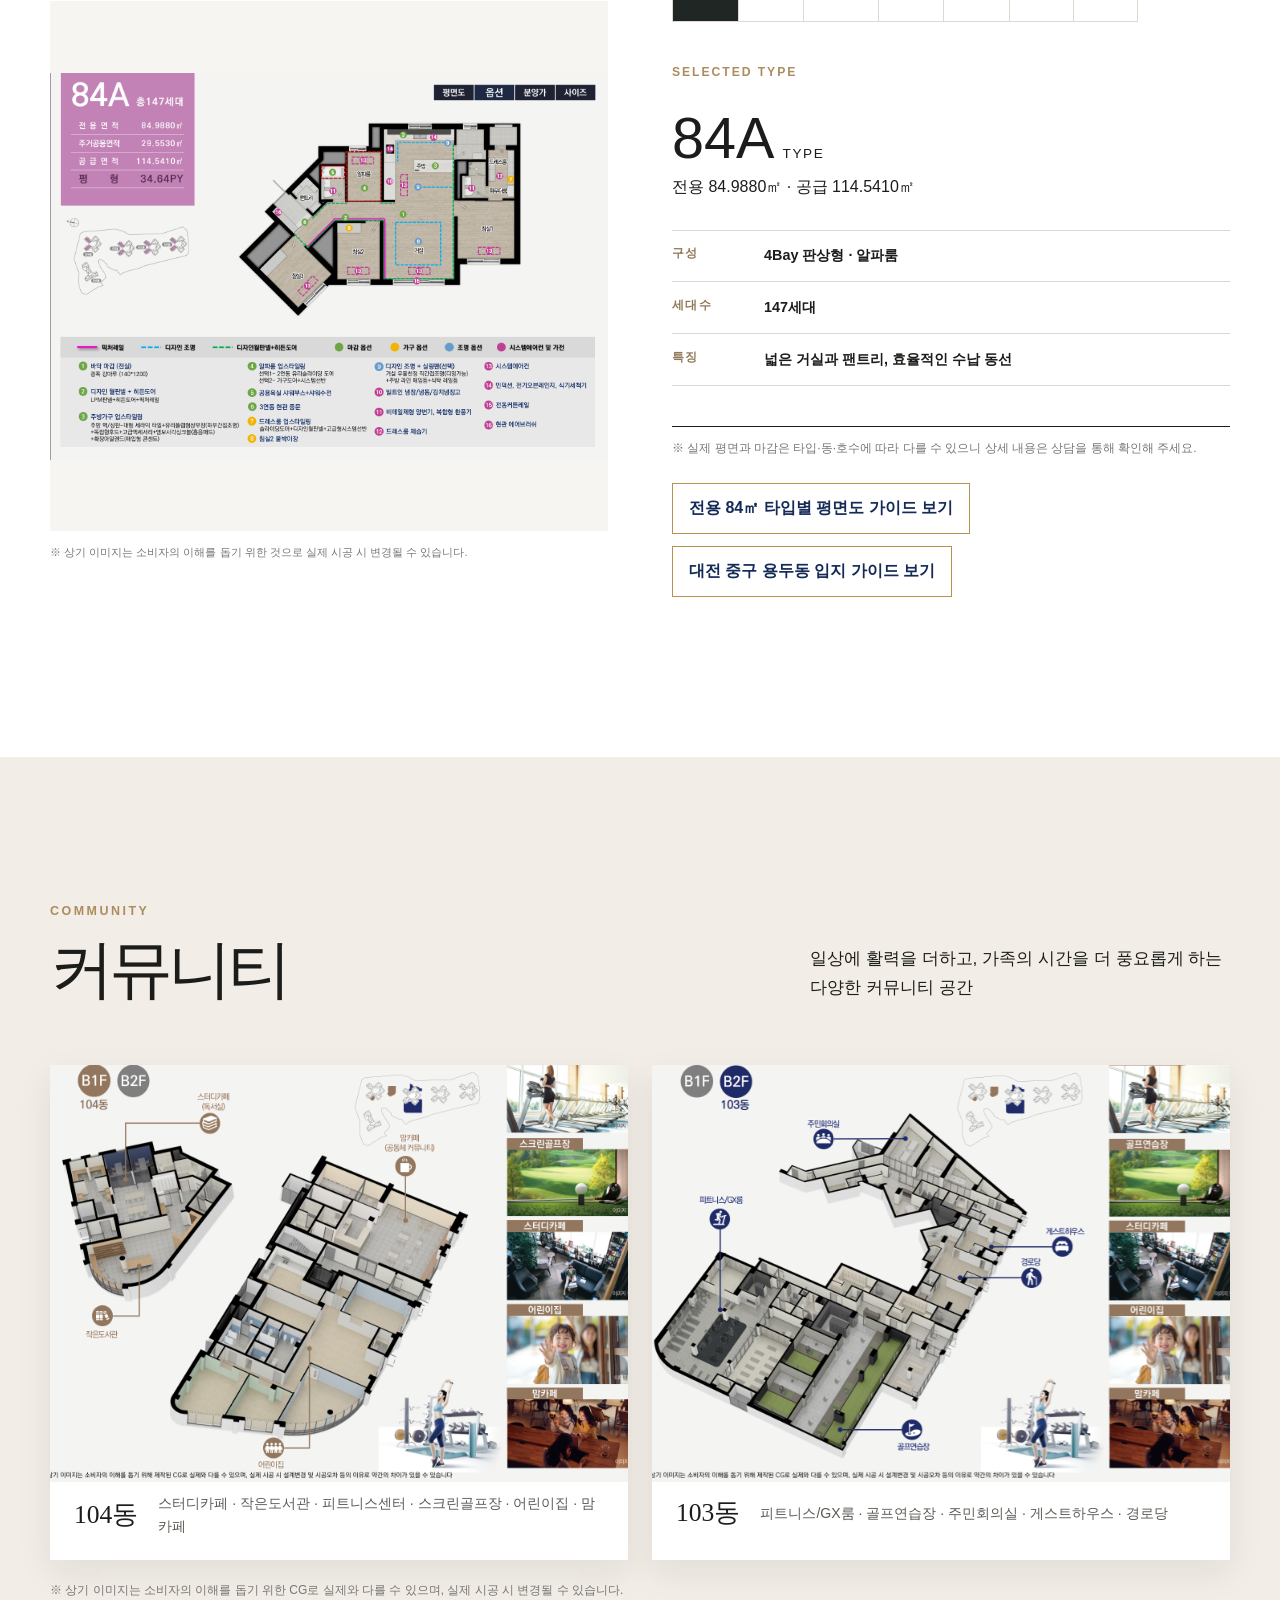
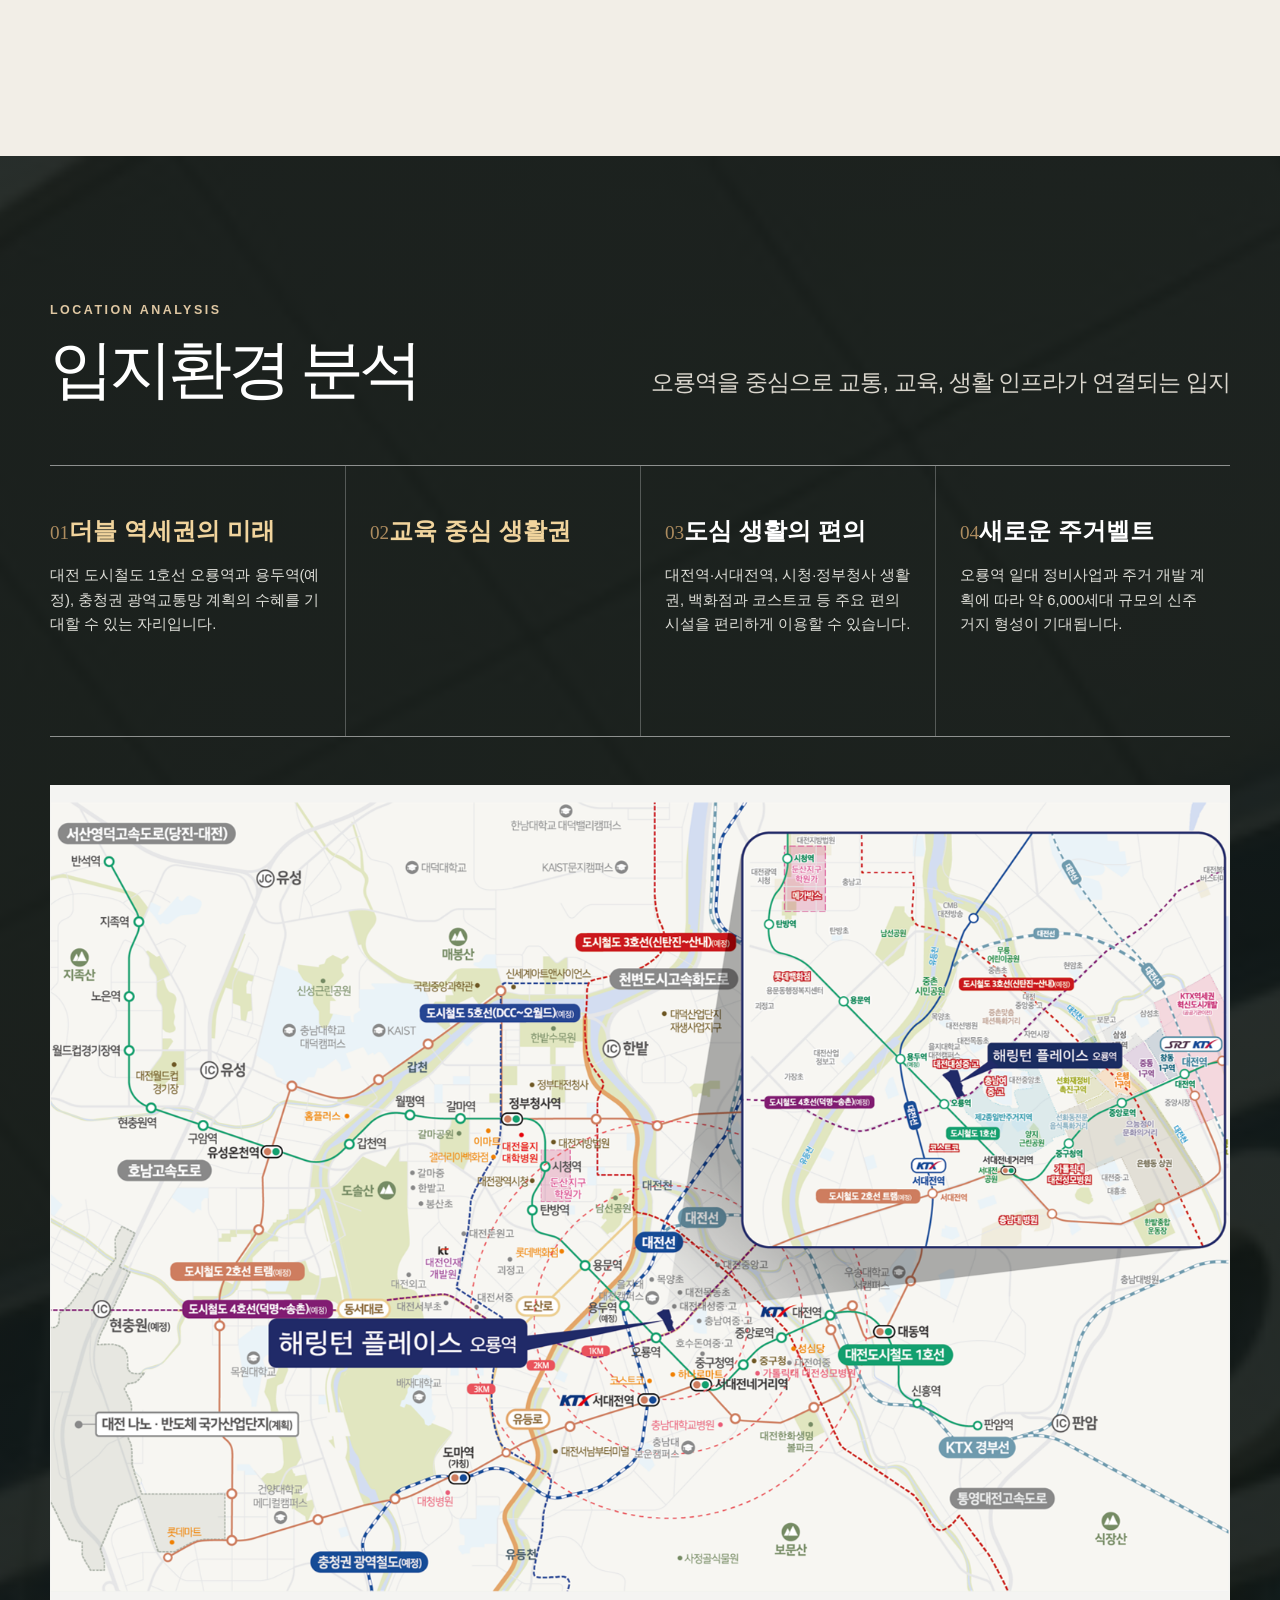
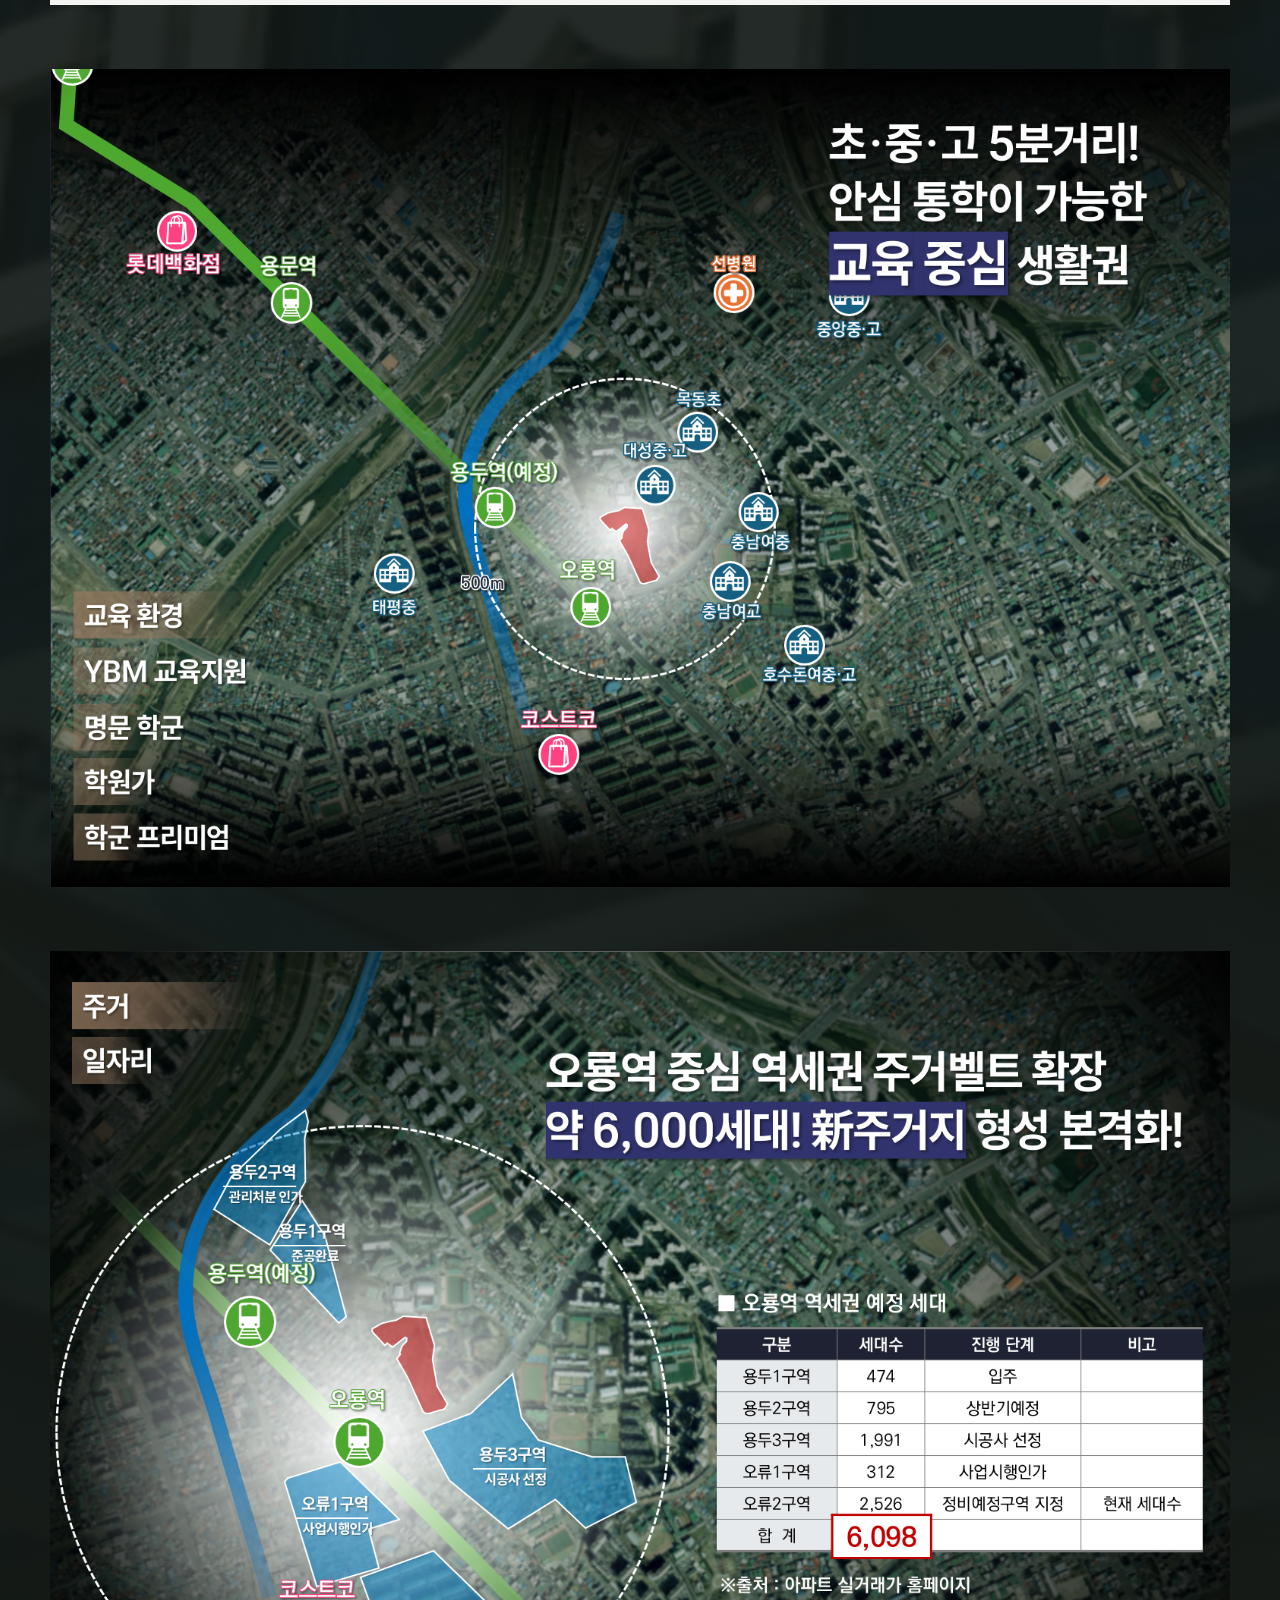
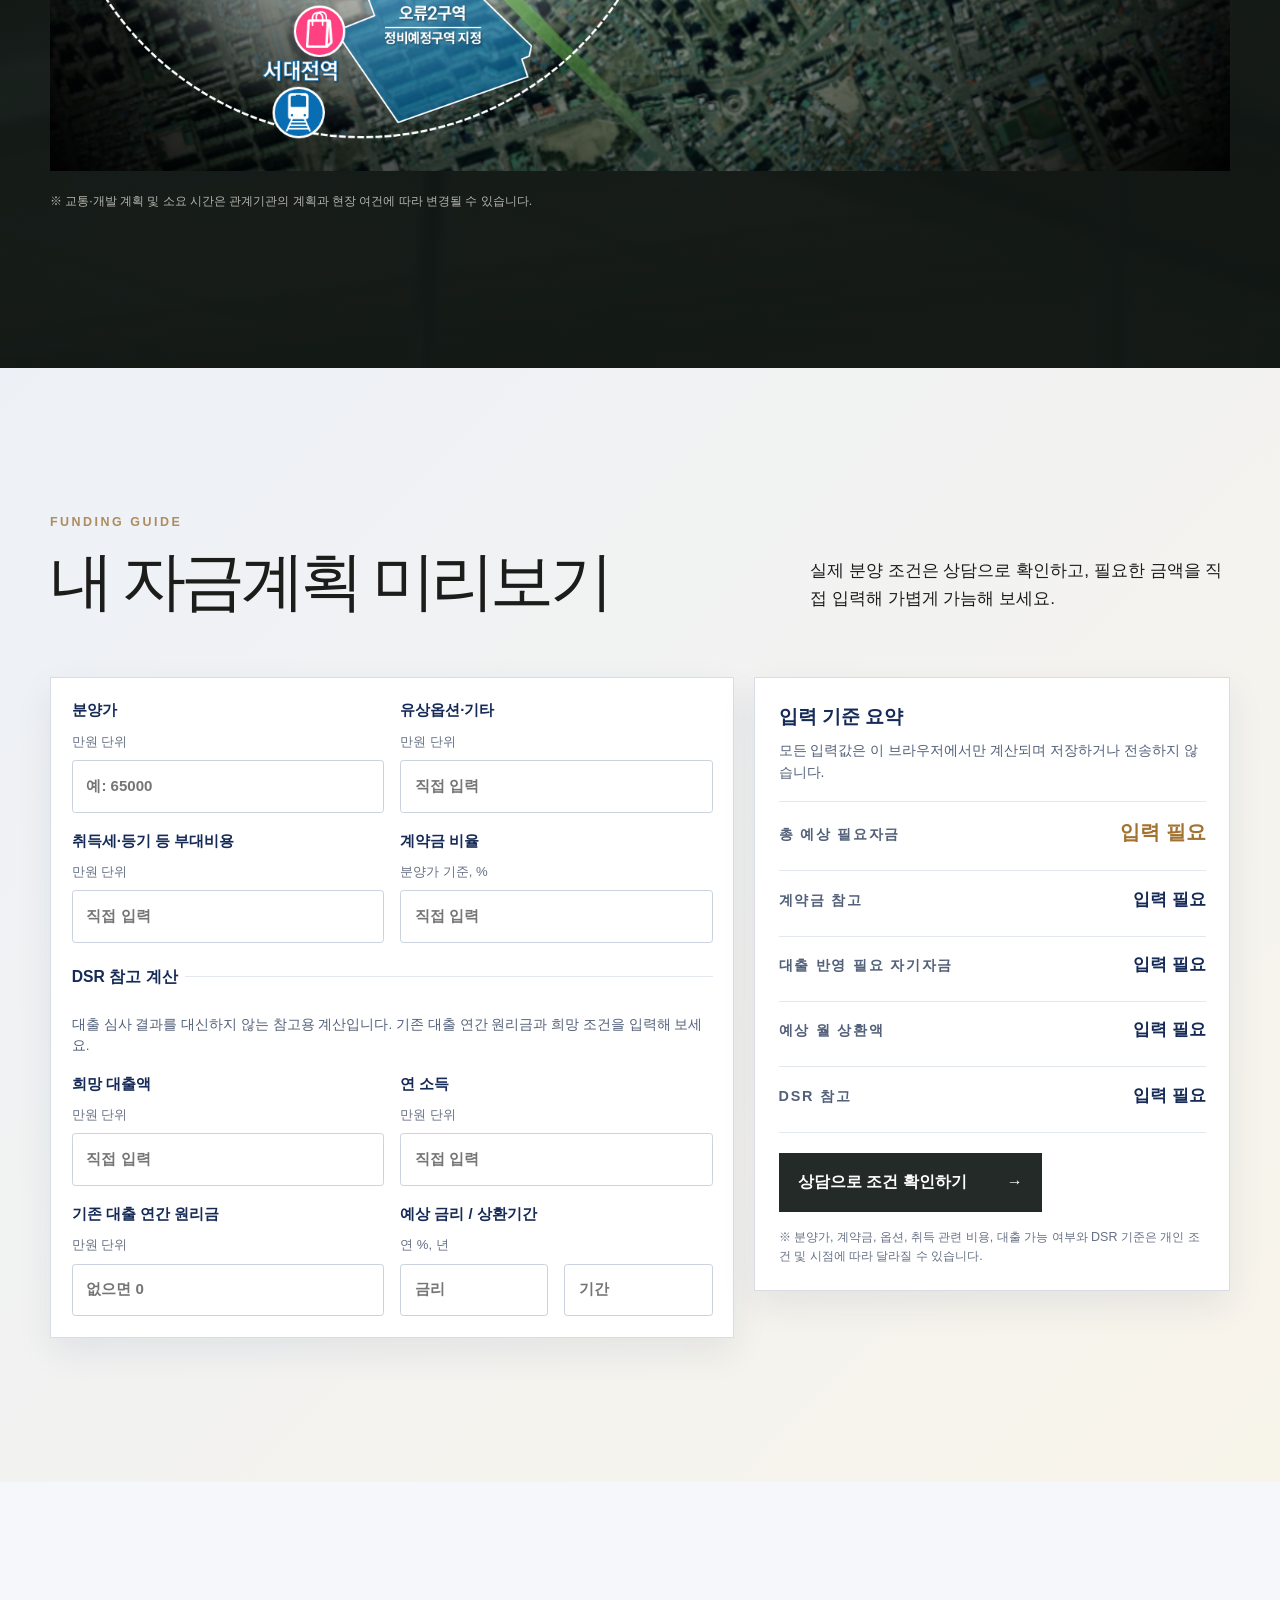
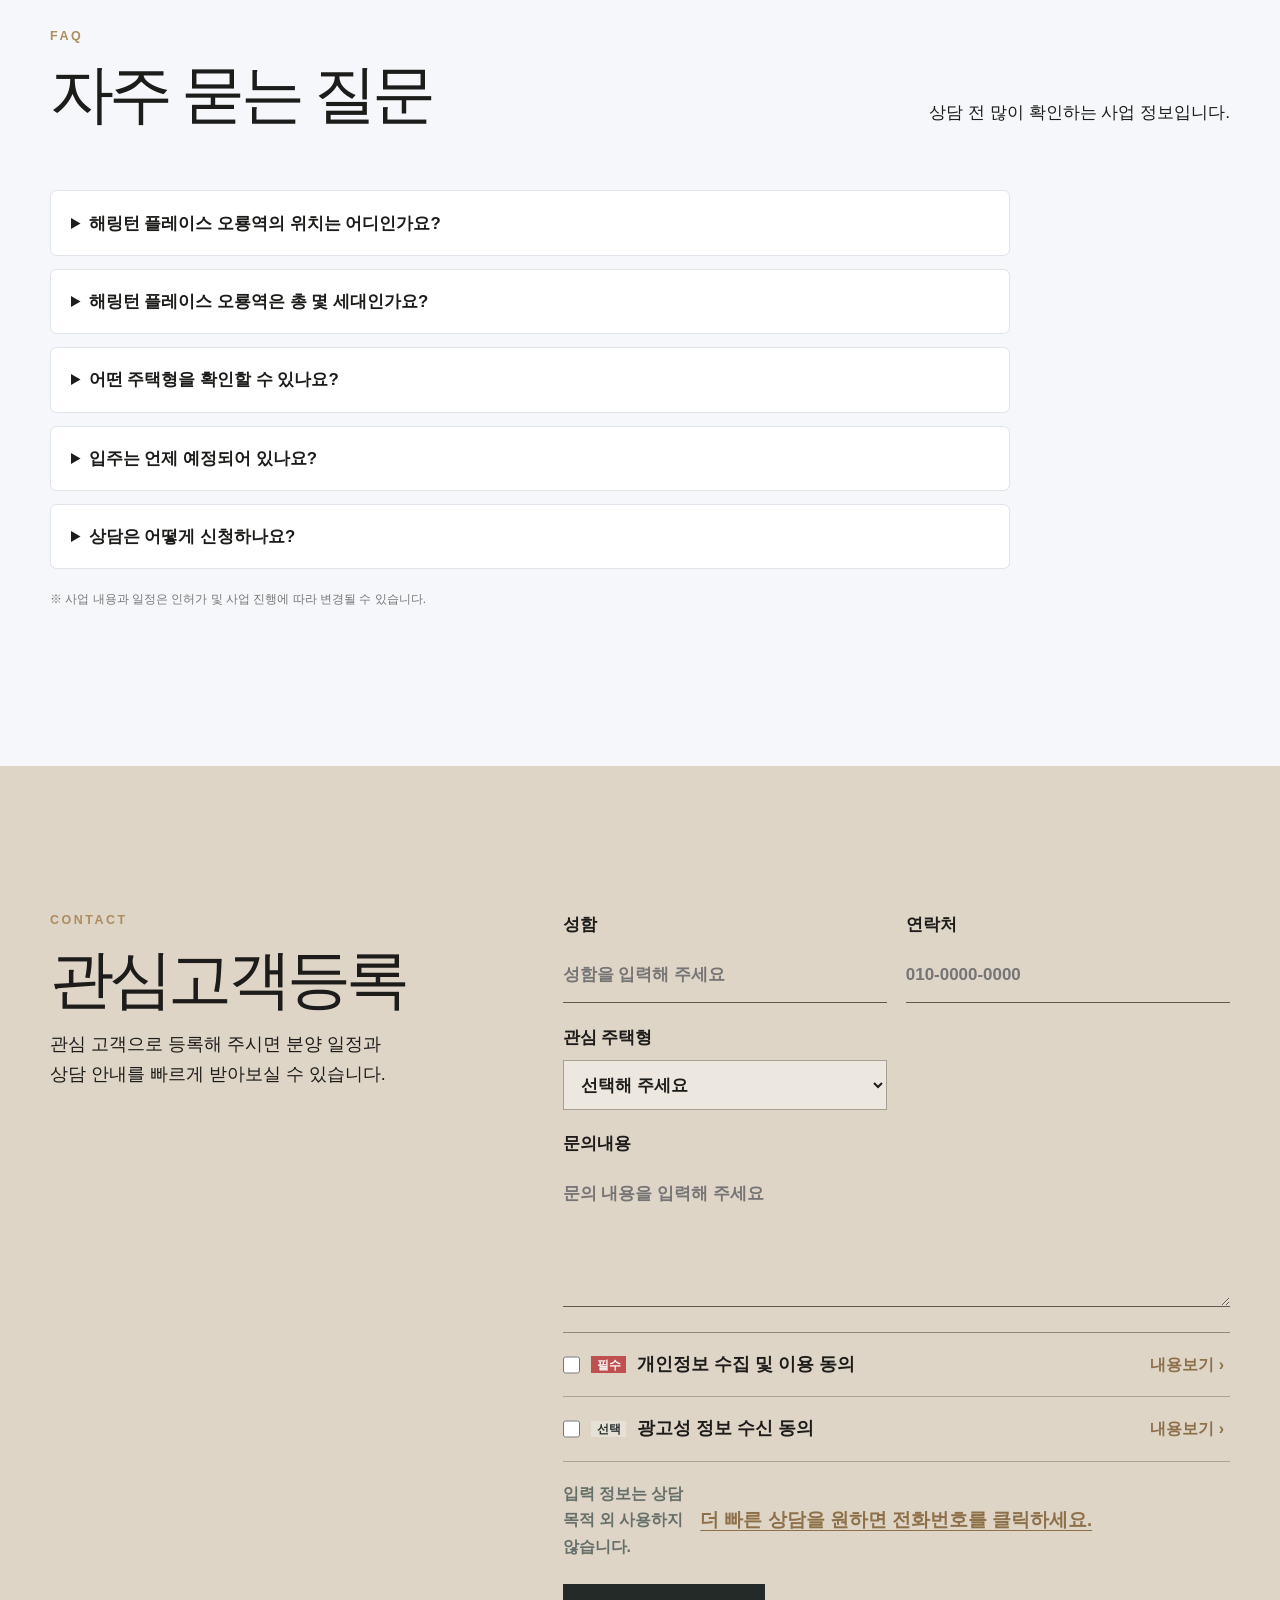
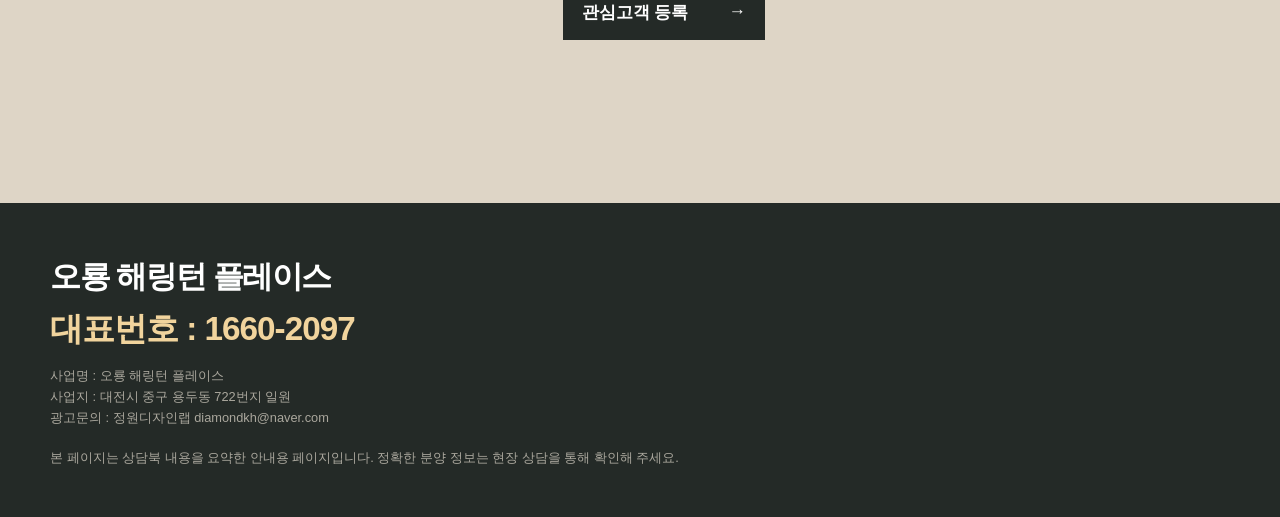
==== commit 5343e368: "Restore original production landing" ====
--- a/index.html
+++ b/index.html
@@ -1,25 +1,394 @@
 <!doctype html>
-<html lang="ko"><head>
-<meta charset="UTF-8" /><meta name="viewport" content="width=device-width, initial-scale=1.0" />
-<meta name="robots" content="index,follow,max-image-preview:large" />
-<link rel="canonical" href="https://www.apt-model-house.com/" />
-<title>e편한세상 시티 천안아산역 | 주거형 오피스텔</title>
-<meta name="description" content="e편한세상 시티 천안아산역 사업개요, 전용 84㎡ 타입, 입지와 관심고객 상담 안내" />
-<meta property="og:type" content="website" /><meta property="og:locale" content="ko_KR" /><meta property="og:site_name" content="e편한세상 시티 천안아산역" /><meta property="og:title" content="e편한세상 시티 천안아산역" /><meta property="og:description" content="관심고객 상담 및 방문예약 안내" /><meta property="og:image" content="https://www.apt-model-house.com/view.png" />
-<script async src="https://www.googletagmanager.com/gtag/js?id=G-44HCBXSR18"></script><script>window.dataLayer=window.dataLayer||[];function gtag(){dataLayer.push(arguments)}gtag('js',new Date());gtag('config','G-44HCBXSR18');gtag('config','AW-17503629912');</script>
-<link rel="stylesheet" href="styles.css" /><link rel="stylesheet" href="consent.css" /><link rel="stylesheet" href="consultation.css" />
-<style>
-.hero-image{background:linear-gradient(90deg,rgba(8,15,25,.76),rgba(8,15,25,.18) 72%),url('/view.png') center/cover}.location{background:linear-gradient(rgba(12,22,36,.92),rgba(12,22,36,.96)),url('/location.png') center/cover}.hero-caption{max-width:460px;text-align:right}.source-note{font-size:.75rem;color:#777}.quick-points{background:#1b2938;color:#fff;padding:1.25rem 0}.quick-points .shell{display:grid;grid-template-columns:repeat(3,1fr);gap:1rem}.quick-points b{display:block;color:#e3d6bf;font-size:1.05rem}.quick-points span{font-size:.82rem;color:#dce3eb}.media-grid{display:grid;grid-template-columns:1fr 1fr;gap:1.25rem}.media-grid figure{margin:0;overflow:hidden;background:#fff}.media-grid img{width:100%;display:block}.cta-row{display:flex;gap:.8rem;flex-wrap:wrap}.cta-row a:last-child{color:#fff;border-bottom:1px solid #fff;padding:.8rem}.site-footer-link{color:#e3d6bf}@media(max-width:600px){.quick-points .shell{grid-template-columns:1fr}.quick-points{padding:1rem 0}.media-grid{grid-template-columns:1fr}.hero h1{font-size:2.9rem}}
-</style></head>
-<body><a class="skip-link" href="#overview">본문으로 바로가기</a>
-<header class="site-header"><a class="brand" href="#top" aria-label="e편한세상 시티 천안아산역 처음으로"><strong>e편한세상 시티 천안아산역</strong></a><button class="menu-toggle" type="button" aria-label="메뉴 열기" aria-expanded="false">메뉴</button><nav class="main-nav" aria-label="주요 메뉴"><a href="#overview">사업개요</a><a href="#complex">단지정보</a><a href="#plans">평면도</a><a href="#location">입지환경</a><a class="nav-cta" href="#register">관심고객등록</a></nav></header>
-<main id="top"><section class="hero" aria-labelledby="hero-title"><div class="hero-image" role="img" aria-label="천안아산역 일대 조망 자료"></div><div class="hero-content shell"><p class="eyebrow light">CHEONAN · ASAN STATION</p><h1 id="hero-title">일상에 가까운<br /><em>천안아산역의 중심</em></h1><p class="hero-copy">e편한세상 시티 천안아산역 · 전용 84㎡ 주거형 오피스텔</p><div class="cta-row"><a class="button button-light" href="#register">관심고객 등록 <span aria-hidden="true">→</span></a><a href="#register">방문예약 신청</a></div></div><p class="hero-caption">※ 제공 자료 기반 이미지입니다. 실제 현장과 차이가 있을 수 있습니다.</p></section>
-<section class="quick-points" aria-label="핵심 정보"><div class="shell"><div><b>2개동 · 최고 46층</b><span>전용 84㎡ · 총 396실</span></div><div><b>세대당 주차 1.52대</b><span>총 603대 계획</span></div><div><b>반경 300m 생활권</b><span>KTX·SRT 천안아산역</span></div></div></section>
-<section id="overview" class="section overview"><div class="shell"><p class="eyebrow">PROJECT OVERVIEW</p><div class="section-heading"><h2>사업개요</h2><p>광역교통과 생활 인프라를 가까이 누리는 천안아산역 주거형 오피스텔</p></div><div class="overview-grid"><article class="overview-lead"><span class="big-number">396<span>실</span></span><p>지하 6층 ~ 지상 46층 · 2개동</p></article><dl class="facts"><div><dt>위치</dt><dd>충남 아산시 배방읍 장재리 1749번지</dd></div><div><dt>대지면적</dt><dd>7,635.00㎡</dd></div><div><dt>연면적</dt><dd>89,485.62㎡</dd></div><div><dt>주차</dt><dd>총 603대 · 세대당 1.52대</dd></div><div><dt>용도</dt><dd>판매·근린생활·운동시설·오피스텔</dd></div><div><dt>분양 대상</dt><dd>4~46층 전용 84㎡ 오피스텔</dd></div></dl></div><p class="notice">※ 사업 내용은 인허가 및 사업 진행에 따라 변경될 수 있습니다. 미확인 분양조건은 별도 상담으로 확인하세요.</p></div></section>
-<section id="complex" class="section complex"><div class="shell split-heading"><div><p class="eyebrow">COMPLEX INFORMATION</p><h2>생활을 잇는<br />주거 설계</h2></div><p>남향 중심 배치와 천안아산역 생활권, 3층 운동시설 및 4층 옥상정원을 계획했습니다.</p></div><div class="shell"><figure class="complex-visual"><img src="/site-plan.png" alt="e편한세상 시티 천안아산역 단지배치도 자료" /></figure><div class="amenity-grid"><article><span>01</span><h3>남향 중심 배치</h3><p>총 396실 중 355실이 남향 위주로 계획되었습니다.</p></article><article><span>02</span><h3>연결된 생활</h3><p>2층 보행교를 통해 모다아울렛과 직접 연결이 계획되었습니다.</p></article><article><span>03</span><h3>운동과 휴식</h3><p>3층 수영장·피트니스·필라테스와 휴게공간을 계획했습니다.</p></article><article><span>04</span><h3>고층 이동 계획</h3><p>동별 5대 엘리베이터가 계획되어 있습니다.</p></article></div></div></section>
-<section id="plans" class="section plans"><div class="shell"><p class="eyebrow">FLOOR PLAN</p><div class="section-heading"><h2>가족형<br />전용 84㎡</h2><p>3ROOM · 2BATH와 드레스룸, 팬트리 등 수납공간을 갖춘 아파트형 평면입니다.</p></div><div class="plan-layout"><figure class="plan-image-wrap"><img data-plan="image" src="/unit-plan.png" alt="84A, 84B, 84C, 84D 타입 평면도 자료" /><p>※ 실제 평면과 마감은 타입·동·호수에 따라 다를 수 있습니다.</p></figure><div><div class="type-buttons" role="tablist" aria-label="주택형 선택"><button class="active" type="button" data-type="84A">84A · 158실</button><button type="button" data-type="84B">84B · 121실</button><button type="button" data-type="84C">84C · 80실</button><button type="button" data-type="84D">84D · 37실</button></div><div class="plan-detail"><p class="plan-label">SELECTED TYPE</p><h3 data-plan="type">84A<small>TYPE</small></h3><dl><div><dt>전용면적</dt><dd data-plan="size">84.9831㎡ · 약 25.7평</dd></div><div><dt>계약면적</dt><dd data-plan="contract">195.2064㎡ · 약 59.0평</dd></div><div><dt>구성</dt><dd data-plan="layout">3ROOM · 2BATH · 수납공간</dd></div><div><dt>공급 호실</dt><dd data-plan="count">158실</dd></div><div><dt>특징</dt><dd data-plan="feature">4BAY 중심의 맞통풍 설계</dd></div></dl></div></div></div></div></section>
-<section id="location" class="section location"><div class="shell"><p class="eyebrow light">LOCATION</p><div class="section-heading light-heading"><h2>천안아산역을<br />가깝게 누리다</h2><p>교통, 생활, 산업 배후수요가 만나는 역세권 생활권</p></div><div class="location-grid"><article><span>01</span><h3>KTX · SRT · 1호선</h3><p>천안아산역을 기반으로 광역교통망 이용이 가능한 위치입니다.</p></article><article><span>02</span><h3>반경 300m 생활</h3><p>갤러리아, 트레이더스, 모다아울렛 등 대형 생활 인프라가 인접합니다.</p></article><article><span>03</span><h3>산업 배후수요</h3><p>삼성전자·삼성디스플레이 등 천안·아산 첨단산업 생활권입니다.</p></article><article><span>04</span><h3>성장 거점</h3><p>R&D 집적지구, 국제전시컨벤션센터, 광역복합환승센터 개발계획이 안내되어 있습니다.</p></article></div><div class="media-grid"><figure><img src="/location.png" alt="천안아산역 인근 입지 자료" /></figure><figure><img src="/view.png" alt="천안아산역 일대 조망 자료" /></figure></div><p class="location-notice">※ 교통·개발계획은 관계기관 사정에 따라 변경·지연·취소될 수 있습니다.</p></div></section>
-<section id="register" class="section register"><div class="shell register-grid"><div><p class="eyebrow">CONTACT</p><h2>관심고객등록</h2><p class="register-copy">방문예약·타입문의·분양상담을 남겨주시면 확인 후 안내드리겠습니다.</p><p class="source-note">대표번호와 분양조건은 확인 후 별도 안내됩니다.</p></div><form id="interest-form" class="interest-form"><label>성함<input name="name" type="text" autocomplete="name" required placeholder="성함을 입력해 주세요" /></label><label>연락처<input name="phone" type="tel" inputmode="tel" autocomplete="tel" required placeholder="010-0000-0000" /></label><label>관심 타입<select name="type" required><option value="">선택해 주세요</option><option>84A</option><option>84B</option><option>84C</option><option>84D</option><option>미정</option></select></label><label>상담 희망 시간<input name="preferredTime" type="text" placeholder="예: 평일 오후" /></label><label class="message-field">문의내용<textarea name="message" required placeholder="방문예약, 관심 타입 등 문의 내용을 입력해 주세요"></textarea></label><label class="consent"><input name="privacyConsent" type="checkbox" required />필수 개인정보 수집 및 이용 동의 <button class="consent-open" type="button" data-consent="privacy">내용보기</button></label><label class="consent"><input name="marketingConsent" type="checkbox" />선택 광고성 정보 수신 동의 <button class="consent-open" type="button" data-consent="marketing">내용보기</button></label><button class="button button-dark" type="submit">관심고객 등록 <span aria-hidden="true">→</span></button><p class="form-message" aria-live="polite"></p></form></div></section></main>
-<footer><div class="shell"><strong>e편한세상 시티 천안아산역</strong><p>본 홈페이지의 자료와 이미지는 소비자의 이해를 돕기 위한 것으로 실제와 차이가 있을 수 있습니다. 사업 내용 및 개발계획은 관계기관 사정에 따라 변경될 수 있으니 계약 전 반드시 상담을 통해 확인하세요.</p></div></footer>
-<div id="consent-modal" class="consent-modal" hidden><div class="consent-modal__backdrop" data-consent-close></div><section class="consent-modal__panel" role="dialog" aria-modal="true" aria-labelledby="consent-modal-title"><button class="consent-modal__close" type="button" data-consent-close aria-label="닫기">×</button><h3 id="consent-modal-title"></h3><div id="consent-modal-content"></div></section></div>
-<script src="script.js"></script></body></html>
+<html lang="ko">
+  <head>
+    <meta charset="UTF-8" />
+    <meta name="google-site-verification" content="RaKcSa1UzP0y5S4WTc2kBIGPscvnQAhSDXzRV_OrehQ" />
+    <meta name="viewport" content="width=device-width, initial-scale=1.0" />
+    <meta name="naver-site-verification" content="2960b978957e0ba2cbdfbfed275e03e70eb4bf20" />
+    <!-- Google tag (gtag.js) -->
+    <script async src="https://www.googletagmanager.com/gtag/js?id=G-44HCBXSR18"></script>
+    <script>
+      window.dataLayer = window.dataLayer || [];
+      function gtag(){dataLayer.push(arguments);}
+      gtag('js', new Date());
+      gtag('config', 'G-44HCBXSR18');
+          gtag('config', 'AW-17503629912');
+
+      function gtag_report_conversion(url) {
+        var callback = function () {
+          if (typeof(url) != 'undefined') {
+            window.location = url;
+          }
+        };
+
+        gtag('event', 'conversion', {
+          'send_to': 'AW-17503629912/b4vHCPS2v_AcENjksJpB',
+          'event_callback': callback
+        });
+
+        return false;
+      }
+
+      document.addEventListener('DOMContentLoaded', function () {
+        document.querySelectorAll('a[href^="tel:"]').forEach(function (link) {
+          link.addEventListener('click', function (event) {
+            event.preventDefault();
+            gtag('event', 'click_tel', { event_category: 'engagement', link_url: this.href });
+            gtag_report_conversion(this.href);
+          });
+        });
+      });</script>
+    <meta name="description" content="대전 중구 용두동 해링턴 플레이스 오룡역의 사업개요, 전용 84㎡ 타입, 입지, 커뮤니티와 관심고객 등록 정보를 확인하세요." />
+    <meta name="robots" content="index,follow,max-image-preview:large,max-snippet:-1,max-video-preview:-1" />
+    <link rel="canonical" href="https://www.apt-model-house.com/" />
+    <meta property="og:type" content="website" />
+    <meta property="og:locale" content="ko_KR" />
+    <meta property="og:site_name" content="해링턴 플레이스 오룡역" />
+    <meta property="og:url" content="https://www.apt-model-house.com/" />
+    <meta property="og:title" content="해링턴 플레이스 오룡역 | 대전 중구 용두동 아파트" />
+    <meta property="og:description" content="사업개요, 전용 84㎡ 타입, 입지, 커뮤니티와 관심고객 등록 정보를 확인하세요." />
+    <meta property="og:image" content="https://www.apt-model-house.com/og-apt-model-house.jpg" />
+    <meta property="og:image:secure_url" content="https://www.apt-model-house.com/og-apt-model-house.jpg" />
+    <meta property="og:image:type" content="image/jpeg" />
+    <meta property="og:image:width" content="1200" />
+    <meta property="og:image:height" content="630" />
+    <meta property="og:image:alt" content="해링턴 플레이스 오룡역 조감도" />
+    <meta name="twitter:card" content="summary_large_image" />
+    <meta name="twitter:title" content="해링턴 플레이스 오룡역 | 대전 중구 용두동 아파트" />
+    <meta name="twitter:description" content="사업개요, 전용 84㎡ 타입, 입지, 커뮤니티와 관심고객 등록 정보를 확인하세요." />
+    <meta name="twitter:image" content="https://www.apt-model-house.com/og-apt-model-house.jpg" />
+    <title>해링턴 플레이스 오룡역 | 대전 중구 용두동 아파트</title>
+    <script type="application/ld+json">
+      {
+        "@context": "https://schema.org",
+        "@graph": [
+          {
+            "@type": "WebSite",
+            "name": "해링턴 플레이스 오룡역",
+            "url": "https://www.apt-model-house.com/",
+            "inLanguage": "ko-KR"
+          },
+          {
+            "@type": "ApartmentComplex",
+            "name": "해링턴 플레이스 오룡역",
+            "url": "https://www.apt-model-house.com/",
+            "telephone": "1660-2097",
+            "address": {
+              "@type": "PostalAddress",
+              "streetAddress": "용두동 722번지 일원",
+              "addressLocality": "중구",
+              "addressRegion": "대전광역시",
+              "addressCountry": "KR"
+            },
+            "numberOfAccommodationUnits": 427
+          },
+          {
+            "@type": "FAQPage",
+            "mainEntity": [
+              {"@type":"Question","name":"해링턴 플레이스 오룡역의 위치는 어디인가요?","acceptedAnswer":{"@type":"Answer","text":"대전광역시 중구 용두동 722번지 일원에 조성 예정인 공동주택입니다."}},
+              {"@type":"Question","name":"해링턴 플레이스 오룡역은 총 몇 세대인가요?","acceptedAnswer":{"@type":"Answer","text":"지하 5층부터 지상 26층, 5개동, 총 427세대 규모로 안내되고 있습니다."}},
+              {"@type":"Question","name":"어떤 주택형을 확인할 수 있나요?","acceptedAnswer":{"@type":"Answer","text":"전용면적 84㎡ 중심으로 84A, 84B, 84B1, 84C, 84D, 84E, 84F 타입을 안내합니다."}},
+              {"@type":"Question","name":"입주는 언제 예정되어 있나요?","acceptedAnswer":{"@type":"Answer","text":"입주 예정 시점은 2029년이며, 인허가와 사업 진행에 따라 변경될 수 있습니다."}},
+              {"@type":"Question","name":"상담은 어떻게 신청하나요?","acceptedAnswer":{"@type":"Answer","text":"대표번호 1660-2097 또는 관심고객 등록을 통해 상담을 신청할 수 있습니다."}}
+            ]
+          }
+        ]
+      }
+    </script>
+    <link rel="stylesheet" href="styles.css" />
+    <link rel="stylesheet" href="consent.css" />
+    <link rel="stylesheet" href="consultation.css" />
+    <link rel="stylesheet" href="vercel-overrides.css" />
+    <link rel="stylesheet" href="community.css" />
+    <link rel="stylesheet" href="plans-overrides.css" />
+    <style>
+
+      .guide-links{display:flex;flex-wrap:wrap;gap:.75rem;margin-top:1.5rem}.guide-links a{display:inline-block;padding:.7rem 1rem;border:1px solid #b8914f;color:#152a56;font-weight:800;text-decoration:none}.guide-links a:hover{background:#b8914f;color:#fff}
+      .faq{background:#f6f7fa}.faq-list{display:grid;gap:.8rem;max-width:960px}.faq-list details{background:#fff;border:1px solid #dfe3ea;border-radius:.4rem;padding:0 1.25rem}.faq-list summary{padding:1.2rem 2rem 1.2rem 0;cursor:pointer;font-size:1.05rem;font-weight:800;line-height:1.5}.faq-list p{margin:0 0 1.2rem;color:#42506a;line-height:1.75}.faq-list details[open]{border-color:#b8914f;box-shadow:0 8px 22px rgba(21,42,86,.08)}
+      .header-phone,.footer-phone{color:#f1d49d;text-decoration:none;font-size:clamp(1.45rem,2.6vw,2.6rem);font-weight:900;letter-spacing:-.03em;white-space:nowrap;line-height:1;animation:phone-pulse .85s ease-in-out infinite}
+      @keyframes phone-pulse{0%,100%{opacity:1;text-shadow:0 0 0 rgba(241,212,157,0)}50%{opacity:.32;text-shadow:0 0 18px rgba(241,212,157,.9)}}
+      .community-cards figure img{display:block;transform:scale(.9)}
+      .community-cards figure.is-visible img{animation:community-zoom 8s cubic-bezier(.16,.8,.25,1) forwards}
+      #community:target .community-cards figure img{animation:community-zoom 8s cubic-bezier(.16,.8,.25,1) forwards}
+      @keyframes community-zoom{from{transform:scale(.9)}to{transform:scale(1.08)}}
+      #location:target .location-grid article h3{position:relative;animation:location-title-gold 1.7s ease both}
+      #location:target .location-grid article h3::after{content:"";position:absolute;inset:-.24em -.38em;background:linear-gradient(105deg,transparent 18%,rgba(243,205,121,.92) 48%,transparent 78%);mix-blend-mode:screen;pointer-events:none;animation:location-gold-wrap 1.7s ease both}
+      #location:target .location-grid article p{overflow:hidden;clip-path:inset(0 100% 0 0);animation:location-copy-type 1.6s steps(28,end) forwards}
+      #location:target .location-grid article:nth-child(1) h3,#location:target .location-grid article:nth-child(1) h3::after,#location:target .location-grid article:nth-child(1) p{animation-delay:.15s}
+      #location:target .location-grid article:nth-child(2) h3,#location:target .location-grid article:nth-child(2) h3::after{animation-delay:3s}
+      #location:target .location-grid article:nth-child(2) p{animation-delay:3s}
+      #location:target .location-grid article:nth-child(3) h3,#location:target .location-grid article:nth-child(3) h3::after{animation-delay:5.85s}
+      #location:target .location-grid article:nth-child(3) p{animation-delay:5.85s}
+      #location:target .location-grid article:nth-child(4) h3,#location:target .location-grid article:nth-child(4) h3::after{animation-delay:8.7s}
+      #location:target .location-grid article:nth-child(4) p{animation-delay:8.7s}
+      @keyframes location-title-gold{0%{color:inherit;text-shadow:none}35%{color:#f1d49d;text-shadow:0 0 18px rgba(234,193,107,.8)}100%{color:inherit;text-shadow:none}}
+      @keyframes location-gold-wrap{0%{opacity:0;transform:translateX(-110%)}38%{opacity:1}100%{opacity:0;transform:translateX(110%)}}
+      @keyframes location-copy-type{to{clip-path:inset(0 0 0 0)}}
+      .overview-brand-visual{margin:3.2rem 0 0}.overview-brand-visual img{display:block;width:100%;max-height:720px;object-fit:cover}
+      .complex-media{display:grid;grid-template-columns:repeat(2,minmax(0,1fr));gap:1.25rem}.complex-media figure,.location-media figure{margin:0;overflow:hidden}.complex-media img,.location-media img{display:block;width:100%;height:100%;object-fit:cover}.complex-media figure:first-child,.complex-media figure:last-child{height:510px}.complex-media figure img{transform:scale(.92)}.complex-media figure.is-visible img{animation:building-zoom 9s cubic-bezier(.16,.8,.25,1) forwards}
+      .location-media{display:grid;grid-template-columns:1fr;gap:4rem;margin-top:3rem}.location-media figure{position:relative;height:auto}.location-media img{height:auto;object-fit:contain}.location-media figure::after{content:"";position:absolute;inset:0;pointer-events:none;opacity:0}.location-media .location-education-card::after{background:radial-gradient(ellipse 22% 30% at 52% 55%,rgba(255,255,255,.95),rgba(255,255,255,.28) 35%,transparent 72%);mix-blend-mode:screen;animation:location-highlight .8s ease-in-out infinite}.location-media .location-development-card::after{background:radial-gradient(circle 31% at 25% 57%,rgba(255,255,255,.94),rgba(255,255,255,.26) 42%,transparent 75%);mix-blend-mode:screen;animation:location-highlight .8s ease-in-out .2s infinite}@keyframes location-highlight{0%,100%{opacity:.06;transform:scale(.94)}50%{opacity:.95;transform:scale(1.07)}}
+      .promotion-banner{padding:4rem 0;background:#06183c}.promotion-banner.is-hidden{display:none}.promotion-banner-grid{display:grid;grid-template-columns:repeat(2,minmax(0,460px));justify-content:center;gap:1.25rem;width:min(calc(100% - 48px),940px);margin:0 auto}.promotion-banner figure{position:relative;width:100%;aspect-ratio:708/884;margin:0;border:1px solid rgba(241,212,157,.8);box-shadow:0 18px 40px rgba(0,0,0,.3);overflow:hidden}.promotion-banner img{display:block;width:100%;height:100%;object-fit:cover}.promotion-banner-starbucks img{object-position:center top}.promotion-banner-controls{display:flex;justify-content:center;gap:.7rem;width:min(calc(100% - 48px),940px);margin:1rem auto 0}.promotion-banner-dismiss,.promotion-banner-close{min-height:2.6rem;padding:.62rem 1rem;border:1px solid rgba(255,255,255,.82);background:rgba(6,24,60,.92);color:#fff;font-weight:800;line-height:1;cursor:pointer}.promotion-banner-dismiss:hover,.promotion-banner-close:hover{background:#b8914f;color:#151515}.promotion-banner-close span{margin-left:.35rem;font-size:1.2em;vertical-align:-.06em}.floating-contact{position:fixed;right:1.5rem;bottom:max(1.5rem,calc(env(safe-area-inset-bottom) + 1rem));z-index:20;display:grid;gap:.65rem;transform:translateZ(0);touch-action:manipulation}.floating-contact a{display:flex;flex-direction:column;align-items:center;justify-content:center;min-width:128px;min-height:58px;padding:.75rem 1rem;color:#fff;background:#152a56;border:1px solid rgba(241,212,157,.8);box-shadow:0 8px 20px rgba(0,0,0,.24);text-decoration:none;font-weight:900;line-height:1.2}.floating-contact a:first-child{background:#b8914f;color:#151515}.floating-contact strong{font-size:1.05rem;letter-spacing:.02em}
+      #location .light-heading p{max-width:none;white-space:nowrap;font-size:clamp(1.15rem,1.8vw,1.45rem);letter-spacing:-.04em}
+      @media (max-width:850px){.complex-media{grid-template-columns:1fr}.complex-media figure:first-child,.complex-media figure:last-child{height:360px}.location-media figure{height:auto}.location-media img{height:auto}}
+      @media (max-width:520px){.complex-media figure:first-child,.complex-media figure:last-child,.location-media figure,.location-media figure:first-child{height:auto}.complex-media img,.location-media img{height:auto}.location-media{grid-template-columns:1fr}.location-media figure:first-child{grid-column:auto}}
+      @media (max-width:1050px){.header-phone{font-size:1.25rem}}
+      @media (max-width:850px){.header-phone{font-size:1rem}}
+      @media (max-width:600px){.header-phone{display:block;font-size:.72rem}.hero-image{animation:building-zoom 11s cubic-bezier(.16,.8,.25,1) forwards}.complex-visual.is-visible img,.complex-media figure.is-visible img{animation:building-zoom 9s cubic-bezier(.16,.8,.25,1) forwards}.community-cards figure.is-visible img,#community:target .community-cards figure img{animation:community-zoom 8s cubic-bezier(.16,.8,.25,1) forwards}.community-cards figure.is-visible::after{animation:community-sparkle 2.9s ease-in-out 2}.location-media .location-education-card::after{animation:location-highlight .8s ease-in-out infinite}.location-media .location-development-card::after{animation:location-highlight .8s ease-in-out .2s infinite}.header-phone,.footer-phone,.hero-image,.complex-visual img,.complex-media img,.community-cards figure img,.community-cards figure::after,.location-media figure::after{will-change:transform,opacity}.promotion-banner{padding:2.5rem 0}.promotion-banner-grid{grid-template-columns:1fr;width:calc(100% - 32px);max-width:460px}.promotion-banner-close{top:.55rem;right:.55rem;width:2.1rem;height:2.1rem;font-size:1.35rem}.floating-contact{right:.75rem;bottom:max(.75rem,calc(env(safe-area-inset-bottom) + .75rem))}.floating-contact a{min-width:108px;min-height:52px;padding:.6rem .75rem;font-size:.82rem}.floating-contact strong{font-size:.92rem}}
+      
+
+      .funding{background:linear-gradient(135deg,#edf1f7 0%,#f8f4ea 100%)}.funding-grid{display:grid;grid-template-columns:minmax(0,1.18fr) minmax(280px,.82fr);gap:1.25rem;align-items:start}.funding-form,.funding-result{border:1px solid rgba(21,42,86,.16);background:#fff;box-shadow:0 14px 34px rgba(21,42,86,.08)}.funding-form{display:grid;grid-template-columns:repeat(2,minmax(0,1fr));gap:1rem;padding:1.3rem}.funding-form label{display:grid;gap:.48rem;color:#152a56;font-weight:800;font-size:.94rem}.funding-form label span{font-weight:500;color:#667085;font-size:.82rem}.funding-form input{width:100%;box-sizing:border-box;border:1px solid #cbd3df;border-radius:.2rem;background:#fff;color:#152a56;padding:.8rem .85rem;font:inherit}.funding-form input:focus{outline:3px solid rgba(184,145,79,.25);border-color:#b8914f}.funding-loan{grid-column:1/-1;border:0;border-top:1px solid #e3e8ef;margin:.3rem 0 0;padding:1.15rem 0 0}.funding-loan legend{padding:0 .45rem 0 0;color:#152a56;font-size:.98rem;font-weight:900}.funding-loan p{margin:.35rem 0 1rem;color:#526079;font-size:.85rem;line-height:1.55}.funding-loan-grid{display:grid;grid-template-columns:repeat(2,minmax(0,1fr));gap:1rem}.funding-result{padding:1.45rem;position:sticky;top:1.25rem}.funding-result h3{margin:0 0 .45rem;color:#152a56;font-size:1.2rem}.funding-result>p{margin:.25rem 0 1.1rem;color:#526079;font-size:.88rem;line-height:1.55}.funding-result-list{margin:0;border-top:1px solid #e3e8ef}.funding-result-row{display:flex;align-items:baseline;justify-content:space-between;gap:1rem;padding:.9rem 0;border-bottom:1px solid #e3e8ef}.funding-result-row dt{color:#526079;font-size:.9rem}.funding-result-row dd{margin:0;color:#152a56;font-size:1.04rem;font-weight:900;text-align:right}.funding-result-row.emphasis dd{color:#a27231;font-size:1.22rem}.funding-result .button{display:flex;justify-content:center;margin-top:1.3rem}.funding-notice{margin:1rem 0 0!important;color:#667085!important;font-size:.78rem!important}@media(max-width:850px){.funding-grid{grid-template-columns:1fr}.funding-result{position:static}}@media(max-width:560px){.funding-form,.funding-loan-grid{grid-template-columns:1fr}.funding-form{padding:1rem}.funding-result{padding:1.15rem}}
+    </style>
+  </head>
+  <body>
+    <a class="skip-link" href="#overview">본문으로 바로가기</a>
+    <header class="site-header">
+      <a class="brand" href="#top" aria-label="오룡 해링턴 플레이스 처음으로">
+        <strong>오룡 해링턴 플레이스</strong>
+      </a>
+      <a class="header-phone" href="tel:16602097" aria-label="대표번호 1660-2097">대표번호 : 1660-2097</a>
+      <button class="menu-toggle" type="button" aria-label="메뉴 열기" aria-expanded="false">메뉴</button>
+      <nav class="main-nav" aria-label="주요 메뉴">
+        <a href="#overview">사업개요</a>
+        <a href="#complex">단지정보</a>
+        <a href="#plans">평면도</a>
+        <a href="#community">커뮤니티</a>
+        <a href="#location">입지환경 분석</a>
+        <a href="#funding">자금계획</a>
+        <a href="#faq">자주 묻는 질문</a>
+        <a class="nav-cta" href="#register">관심고객등록</a>
+      </nav>
+    </header>
+
+
+    <main id="top">
+      <section class="hero" aria-labelledby="hero-title">
+        <div class="hero-image" role="img" aria-label="해링턴 플레이스 오룡역 조감도"></div>
+        <div class="hero-content shell">
+          <p class="eyebrow light">DAEJEON · YONGDU-DONG</p>
+          <h1 id="hero-title">삶의 격을 높이는<br /><em>오룡역 프리미엄</em></h1>
+          <p class="hero-copy">교통·교육·생활의 중심, 해링턴 플레이스 오룡역</p>
+          <a class="button button-light" href="#register">관심고객 등록하기 <span aria-hidden="true">→</span></a>
+        </div>
+        <div class="hero-caption">※ 상기 이미지는 소비자의 이해를 돕기 위한 CG로, 실제와 차이가 있을 수 있습니다.</div>
+      </section>
+
+
+      <aside class="promotion-banner" aria-label="오룡 해링턴 플레이스 계약 조건 안내">
+        <div class="promotion-banner-grid">
+          <figure><img src="/banner-contract.png" alt="오룡 해링턴 플레이스 계약축하금 2,000만원 안내" /></figure>
+          <figure class="promotion-banner-starbucks"><img src="/banner-starbucks.png" alt="스타벅스 커피쿠폰 증정 안내" /></figure>
+        </div>
+        <div class="promotion-banner-controls" aria-label="팝업 제어">
+          <button class="promotion-banner-dismiss" type="button">1시간 동안 안 보기</button>
+          <button class="promotion-banner-close" type="button" aria-label="배너 닫기">닫기 <span aria-hidden="true">×</span></button>
+        </div>
+      </aside>
+
+
+      <section id="overview" class="section overview" aria-labelledby="overview-title">
+        <div class="shell">
+          <p class="eyebrow">PROJECT OVERVIEW</p>
+          <div class="section-heading">
+            <h2 id="overview-title">사업개요</h2>
+            <p>도시의 중심과 일상의 여유를 함께 누리는 427세대 프리미엄 주거공간</p>
+          </div>
+          <div class="overview-grid">
+            <article class="overview-lead">
+              <span class="big-number">427<span>세대</span></span>
+              <p>지하 5층 ~ 지상 26층, 5개동</p>
+            </article>
+            <dl class="facts">
+              <div><dt>사업명</dt><dd>용두동 공동주택 신축공사</dd></div>
+              <div><dt>위치</dt><dd>대전광역시 중구 용두동 722번지 일원</dd></div>
+              <div><dt>대지면적</dt><dd>22,518.800㎡</dd></div>
+              <div><dt>연면적</dt><dd>86,602.132㎡</dd></div>
+              <div><dt>주차</dt><dd>총 593대 · 세대당 1.38대</dd></div>
+              <div><dt>입주예정</dt><dd>2029년 예정</dd></div>
+            </dl>
+          </div>
+          <figure class="overview-brand-visual"><img src="/overview-brand-awards.png" alt="해링턴 플레이스 브랜드 수상 및 대표 단지" /></figure>
+          <p class="notice">※ 상기 내용은 인허가 및 사업 진행에 따라 변경될 수 있습니다.</p>
+        </div>
+      </section>
+
+
+      <section id="complex" class="section complex" aria-labelledby="complex-title">
+        <div class="shell split-heading">
+          <div>
+            <p class="eyebrow">COMPLEX INFORMATION</p>
+            <h2 id="complex-title">단지정보</h2>
+          </div>
+          <p>다채로운 커뮤니티와 생활 동선을 고려한 설계로, 오늘의 편안함과 내일의 가치를 채웁니다.</p>
+        </div>
+        <div class="complex-media">
+          <figure><img src="/complex-aerial.png" alt="해링턴 플레이스 오룡역 조감도" /></figure>
+          <figure><img src="/complex-site-plan.png" alt="해링턴 플레이스 오룡역 단지 배치도" /></figure>
+        </div>
+        <div class="shell amenity-grid">
+          <article><span>01</span><h3>건강한 일상</h3><p>피트니스센터, GX룸, 골프연습장과 스크린골프장을 갖춘 활력 있는 생활</p></article>
+          <article><span>02</span><h3>함께하는 시간</h3><p>스터디카페, 작은도서관, 맘카페, 주민회의실로 이어지는 커뮤니티</p></article>
+          <article><span>03</span><h3>가족을 위한 배려</h3><p>어린이집, 게스트하우스, 경로당까지 세대별 생활을 생각한 공간</p></article>
+          <article><span>04</span><h3>에너지 효율</h3><p>제로에너지건축물 5등급 예비인증 획득으로 효율적인 주거환경을 지향</p></article>
+        </div>
+      </section>
+
+
+      <section id="plans" class="section plans" aria-labelledby="plans-title">
+        <div class="shell">
+          <p class="eyebrow">FLOOR PLAN</p>
+          <div class="section-heading">
+            <h2 id="plans-title">평면도</h2>
+            <p>전 세대 전용 84㎡ 중심, 라이프스타일에 맞춘 7가지 타입</p>
+          </div>
+          <div class="plan-layout">
+            <div class="plan-image-wrap"><img data-plan="image" src="/floorplan-84a.png" alt="84A 타입 평면도" /><p>※ 상기 이미지는 소비자의 이해를 돕기 위한 것으로 실제 시공 시 변경될 수 있습니다.</p></div>
+            <div class="plan-content">
+              <div class="type-buttons" role="tablist" aria-label="주택형 선택">
+                <button class="active" role="tab" aria-selected="true" data-type="84A">84A</button>
+                <button role="tab" aria-selected="false" data-type="84B">84B</button>
+                <button role="tab" aria-selected="false" data-type="84B1">84B1</button>
+                <button role="tab" aria-selected="false" data-type="84C">84C</button>
+                <button role="tab" aria-selected="false" data-type="84D">84D</button>
+                <button role="tab" aria-selected="false" data-type="84E">84E</button>
+                <button role="tab" aria-selected="false" data-type="84F">84F</button>
+              </div>
+              <div class="plan-detail" aria-live="polite">
+                <p class="plan-label">SELECTED TYPE</p>
+                <h3><span data-plan="type">84A</span><small>TYPE</small></h3>
+                <p data-plan="size">전용 84.9880㎡ · 공급 114.5410㎡</p>
+                <dl><div><dt>구성</dt><dd data-plan="layout">4Bay 판상형 · 알파룸</dd></div><div><dt>세대수</dt><dd data-plan="count">147세대</dd></div><div><dt>특징</dt><dd data-plan="feature">넓은 거실과 팬트리, 효율적인 수납 동선</dd></div></dl>
+              </div>
+              <p class="plan-note">※ 실제 평면과 마감은 타입·동·호수에 따라 다를 수 있으니 상세 내용은 상담을 통해 확인해 주세요.</p>
+              <p class="guide-links"><a href="/floorplan-guide.html">전용 84㎡ 타입별 평면도 가이드 보기</a><a href="/location-guide.html">대전 중구 용두동 입지 가이드 보기</a></p>
+            </div>
+          </div>
+        </div>
+      </section>
+
+
+      <section id="community" class="section community" aria-labelledby="community-title">
+        <div class="shell">
+          <p class="eyebrow">COMMUNITY</p>
+          <div class="section-heading">
+            <h2 id="community-title">커뮤니티</h2>
+            <p>일상에 활력을 더하고, 가족의 시간을 더 풍요롭게 하는 다양한 커뮤니티 공간</p>
+          </div>
+          <div class="community-cards">
+          <figure><img src="/community-104.png" alt="104동 B1F와 B2F 커뮤니티 배치도" /><figcaption><strong>104동</strong><span>스터디카페 · 작은도서관 · 피트니스센터 · 스크린골프장 · 어린이집 · 맘카페</span></figcaption></figure>
+          <figure><img src="/community-103.png" alt="103동 B2F 커뮤니티 배치도" /><figcaption><strong>103동</strong><span>피트니스/GX룸 · 골프연습장 · 주민회의실 · 게스트하우스 · 경로당</span></figcaption></figure>
+          </div>
+          <p class="notice">※ 상기 이미지는 소비자의 이해를 돕기 위한 CG로 실제와 다를 수 있으며, 실제 시공 시 변경될 수 있습니다.</p>
+        </div>
+      </section>
+
+
+      <section id="location" class="section location" aria-labelledby="location-title">
+        <div class="shell">
+          <p class="eyebrow light">LOCATION ANALYSIS</p>
+          <div class="section-heading light-heading"><h2 id="location-title">입지환경 분석</h2><p>오룡역을 중심으로 교통, 교육, 생활 인프라가 연결되는 입지</p></div>
+          <div class="location-grid">
+            <article><span>01</span><h3>더블 역세권의 미래</h3><p>대전 도시철도 1호선 오룡역과 용두역(예정), 충청권 광역교통망 계획의 수혜를 기대할 수 있는 자리입니다.</p></article>
+            <article><span>02</span><h3>교육 중심 생활권</h3><p>목동초·중앙중·대성중·고, 충남여중·고 등 교육시설과 둔산 학원가 접근성을 갖췄습니다.</p></article>
+            <article><span>03</span><h3>도심 생활의 편의</h3><p>대전역·서대전역, 시청·정부청사 생활권, 백화점과 코스트코 등 주요 편의시설을 편리하게 이용할 수 있습니다.</p></article>
+            <article><span>04</span><h3>새로운 주거벨트</h3><p>오룡역 일대 정비사업과 주거 개발 계획에 따라 약 6,000세대 규모의 신주거지 형성이 기대됩니다.</p></article>
+          </div>
+          <div class="location-media">
+            <figure><img src="/location-transit-map.png" alt="오룡역 광역 교통망 안내" /></figure>
+            <figure class="location-education-card"><img src="/location-education.png" alt="오룡역 교육 환경 안내" /></figure>
+            <figure class="location-development-card"><img src="/location-development.png" alt="오룡역 주거벨트 개발 안내" /></figure>
+          </div>
+          <p class="location-notice">※ 교통·개발 계획 및 소요 시간은 관계기관의 계획과 현장 여건에 따라 변경될 수 있습니다.</p>
+        </div>
+      </section>
+
+
+
+      <section id="funding" class="section funding" aria-labelledby="funding-title">
+        <div class="shell">
+          <p class="eyebrow">FUNDING GUIDE</p>
+          <div class="section-heading"><h2 id="funding-title">내 자금계획 미리보기</h2><p>실제 분양 조건은 상담으로 확인하고, 필요한 금액을 직접 입력해 가볍게 가늠해 보세요.</p></div>
+          <div class="funding-grid">
+            <form id="funding-form" class="funding-form" novalidate>
+              <label>분양가 <span>만원 단위</span><input data-funding="price" type="number" min="0" step="100" inputmode="numeric" placeholder="예: 65000" /></label>
+              <label>유상옵션·기타 <span>만원 단위</span><input data-funding="option" type="number" min="0" step="10" inputmode="numeric" placeholder="직접 입력" /></label>
+              <label>취득세·등기 등 부대비용 <span>만원 단위</span><input data-funding="fees" type="number" min="0" step="10" inputmode="numeric" placeholder="직접 입력" /></label>
+              <label>계약금 비율 <span>분양가 기준, %</span><input data-funding="depositRate" type="number" min="0" max="100" step="0.1" inputmode="decimal" placeholder="직접 입력" /></label>
+              <fieldset class="funding-loan"><legend>DSR 참고 계산</legend><p>대출 심사 결과를 대신하지 않는 참고용 계산입니다. 기존 대출 연간 원리금과 희망 조건을 입력해 보세요.</p>
+                <div class="funding-loan-grid">
+                  <label>희망 대출액 <span>만원 단위</span><input data-funding="loan" type="number" min="0" step="100" inputmode="numeric" placeholder="직접 입력" /></label>
+                  <label>연 소득 <span>만원 단위</span><input data-funding="income" type="number" min="0" step="100" inputmode="numeric" placeholder="직접 입력" /></label>
+                  <label>기존 대출 연간 원리금 <span>만원 단위</span><input data-funding="existing" type="number" min="0" step="10" inputmode="numeric" placeholder="없으면 0" /></label>
+                  <label>예상 금리 / 상환기간 <span>연 %, 년</span><div class="funding-loan-grid"><input data-funding="rate" type="number" min="0" step="0.1" inputmode="decimal" placeholder="금리" /><input data-funding="years" type="number" min="1" step="1" inputmode="numeric" placeholder="기간" /></div></label>
+                </div>
+              </fieldset>
+            </form>
+            <aside class="funding-result" aria-live="polite"><h3>입력 기준 요약</h3><p>모든 입력값은 이 브라우저에서만 계산되며 저장하거나 전송하지 않습니다.</p>
+              <dl class="funding-result-list">
+                <div class="funding-result-row emphasis"><dt>총 예상 필요자금</dt><dd data-funding-output="total">입력 필요</dd></div>
+                <div class="funding-result-row"><dt>계약금 참고</dt><dd data-funding-output="deposit">입력 필요</dd></div>
+                <div class="funding-result-row"><dt>대출 반영 필요 자기자금</dt><dd data-funding-output="cash">입력 필요</dd></div>
+                <div class="funding-result-row"><dt>예상 월 상환액</dt><dd data-funding-output="monthly">입력 필요</dd></div>
+                <div class="funding-result-row"><dt>DSR 참고</dt><dd data-funding-output="dsr">입력 필요</dd></div>
+              </dl>
+              <a class="button button-dark" href="#register">상담으로 조건 확인하기 <span aria-hidden="true">→</span></a>
+              <p class="funding-notice">※ 분양가, 계약금, 옵션, 취득 관련 비용, 대출 가능 여부와 DSR 기준은 개인 조건 및 시점에 따라 달라질 수 있습니다.</p>
+            </aside>
+          </div>
+        </div>
+      </section>
+
+      <section id="faq" class="section faq" aria-labelledby="faq-title">
+        <div class="shell">
+          <p class="eyebrow">FAQ</p>
+          <div class="section-heading"><h2 id="faq-title">자주 묻는 질문</h2><p>상담 전 많이 확인하는 사업 정보입니다.</p></div>
+          <div class="faq-list">
+            <details><summary>해링턴 플레이스 오룡역의 위치는 어디인가요?</summary><p>대전광역시 중구 용두동 722번지 일원에 조성 예정인 공동주택입니다.</p></details>
+            <details><summary>해링턴 플레이스 오룡역은 총 몇 세대인가요?</summary><p>지하 5층부터 지상 26층, 5개동, 총 427세대 규모로 안내되고 있습니다.</p></details>
+            <details><summary>어떤 주택형을 확인할 수 있나요?</summary><p>전용면적 84㎡ 중심으로 84A, 84B, 84B1, 84C, 84D, 84E, 84F 타입을 안내합니다.</p></details>
+            <details><summary>입주는 언제 예정되어 있나요?</summary><p>입주 예정 시점은 2029년이며, 인허가와 사업 진행에 따라 변경될 수 있습니다.</p></details>
+            <details><summary>상담은 어떻게 신청하나요?</summary><p>대표번호 1660-2097 또는 관심고객 등록을 통해 상담을 신청할 수 있습니다.</p></details>
+          </div>
+          <p class="notice">※ 사업 내용과 일정은 인허가 및 사업 진행에 따라 변경될 수 있습니다.</p>
+        </div>
+      </section>
+
+      <section id="register" class="section register" aria-labelledby="register-title">
+        <div class="shell register-grid">
+          <div><p class="eyebrow">CONTACT</p><h2 id="register-title">관심고객등록</h2><p class="register-copy">관심 고객으로 등록해 주시면 분양 일정과 상담 안내를 빠르게 받아보실 수 있습니다.</p></div>
+          <form id="interest-form" class="interest-form">
+            <label>성함<input name="name" type="text" autocomplete="name" placeholder="성함을 입력해 주세요" required /></label>
+            <label>연락처<input name="phone" type="tel" autocomplete="tel" inputmode="numeric" placeholder="010-0000-0000" required /></label>
+            <label>관심 주택형<select name="type"><option>선택해 주세요</option><option>84A</option><option>84B</option><option>84B1</option><option>84C</option><option>84D</option><option>84E</option><option>84F</option></select></label>
+            <label class="message-field">문의내용<textarea name="message" rows="4" placeholder="문의 내용을 입력해 주세요" required></textarea></label>
+            <fieldset class="consent-list" aria-label="개인정보 및 광고성 정보 수신 동의">
+              <div class="consent-row"><label for="privacy-consent"><input id="privacy-consent" name="privacyConsent" type="checkbox" required /><span class="consent-badge required">필수</span><strong>개인정보 수집 및 이용 동의</strong></label><button type="button" class="consent-open" data-consent="privacy">내용보기 <span aria-hidden="true">›</span></button></div>
+              <div class="consent-row"><label for="marketing-consent"><input id="marketing-consent" name="marketingConsent" type="checkbox" /><span class="consent-badge optional">선택</span><strong>광고성 정보 수신 동의</strong></label><button type="button" class="consent-open" data-consent="marketing">내용보기 <span aria-hidden="true">›</span></button></div>
+              <div class="consent-notice"><p>입력 정보는 상담 목적 외 사용하지 않습니다.</p><a class="quick-call" href="tel:16602097">더 빠른 상담을 원하면 전화번호를 클릭하세요.</a></div>
+            </fieldset>
+            <button class="button button-dark" type="submit">관심고객 등록 <span aria-hidden="true">→</span></button>
+            <p class="form-message" role="status" aria-live="polite"></p>
+          </form>
+        </div>
+      </section>
+    </main>
+
+    <div class="consent-modal" id="consent-modal" hidden>
+      <div class="consent-modal-backdrop" data-consent-close></div>
+      <section class="consent-modal-panel" role="dialog" aria-modal="true" aria-labelledby="consent-modal-title">
+        <div class="consent-modal-head"><h3 id="consent-modal-title"></h3><button type="button" data-consent-close aria-label="내용 닫기">×</button></div>
+        <div id="consent-modal-content"></div>
+        <button class="button button-dark consent-confirm" type="button" data-consent-close>확인 <span aria-hidden="true">→</span></button>
+      </section>
+    </div>
+
+
+    <div class="floating-contact" aria-label="상담 바로가기">
+      <a href="#register">상담문의</a>
+      <a href="tel:16602097">대표번호<strong>1660-2097</strong></a>
+    </div>
+
+
+    <footer><div class="shell footer-content"><strong class="footer-brand">오룡 해링턴 플레이스</strong><a class="footer-phone" href="tel:16602097">대표번호 : 1660-2097</a><p>사업명 : 오룡 해링턴 플레이스<br />사업지 : 대전시 중구 용두동 722번지 일원<br />광고문의 : 정원디자인랩 diamondkh@naver.com</p><p>본 페이지는 상담북 내용을 요약한 안내용 페이지입니다. 정확한 분양 정보는 현장 상담을 통해 확인해 주세요.</p></div></footer>
+    <script src="script.js"></script>
+  </body>
+</html>
--- a/vercel-overrides.css
+++ b/vercel-overrides.css
@@ -0,0 +1 @@
+.hero-image{background-image:linear-gradient(90deg,rgba(10,12,11,.7),rgba(10,12,11,.1) 72%),url("/image35.jpeg");animation:building-zoom 11s cubic-bezier(.16,.8,.25,1) forwards}.location{background-image:linear-gradient(rgba(17,24,21,.9),rgba(17,24,21,.94)),url("/image91.jpeg")}@keyframes building-zoom{from{transform:scale(.92)}to{transform:scale(1.08)}}.site-header{height:108px;gap:1.5rem}.brand{font-size:1rem;letter-spacing:-.045em;white-space:nowrap}.brand strong{font-size:clamp(1.65rem,2.45vw,2.45rem);font-weight:800;margin:0}.header-phone,.footer-phone{color:#f1d49d;text-decoration:none;font-size:1.15rem;font-weight:800;letter-spacing:.04em;white-space:nowrap}.main-nav{gap:1.3rem}.main-nav a{font-size:.94rem}.complex-visual img{transform:scale(.92)}.complex-visual.is-visible img{animation:building-zoom 9s cubic-bezier(.16,.8,.25,1) forwards}.community-cards figure{position:relative;overflow:hidden}.community-cards figure::after{content:"";position:absolute;inset:-35%;pointer-events:none;background:radial-gradient(circle at 25% 35%,rgba(255,255,255,.95) 0 1px,transparent 3px),radial-gradient(circle at 70% 28%,rgba(255,234,180,.9) 0 2px,transparent 5px),radial-gradient(circle at 55% 65%,rgba(255,255,255,.8) 0 1px,transparent 4px);opacity:0;transform:scale(.8)}.community-cards figure.is-visible::after{animation:community-sparkle 2.9s ease-in-out 2}.community-cards figure:nth-child(2).is-visible::after{animation-delay:.45s}@keyframes community-sparkle{0%,100%{opacity:0;transform:scale(.8) rotate(0)}35%,60%{opacity:1;transform:scale(1.08) rotate(8deg)}}.location-grid article h3{position:relative;display:inline-block}.location-grid article h3::after{content:"";position:absolute;inset:-.42rem -.55rem;border:1px solid rgba(241,204,123,.9);box-shadow:0 0 20px rgba(237,190,73,.68);opacity:0;transform:scale(.82)}.location-grid article.is-visible h3{color:#f1d49d}.location-grid article.is-visible h3::after{animation:gold-wrap 2.2s ease-out forwards}@keyframes gold-wrap{15%{opacity:1;transform:scale(1)}70%{opacity:.78}100%{opacity:0;transform:scale(1.07)}}.location-grid article p{min-height:5.7em}.footer-content{position:relative}.footer-brand{display:block;color:#fff;font-size:clamp(1.65rem,2.45vw,2.45rem);letter-spacing:-.045em}.footer-phone{display:inline-block;margin-top:.55rem}footer p{margin-top:1.2rem}@media (max-width:1050px){.site-header{gap:1rem}.main-nav{gap:.8rem}.main-nav a{font-size:.85rem}.header-phone{font-size:1rem}}@media (max-width:850px){.site-header{height:78px}.brand strong{font-size:1.3rem}.header-phone{font-size:.88rem}.main-nav{top:78px}.hero-image{background-image:linear-gradient(90deg,rgba(10,12,11,.68),rgba(10,12,11,.16)),url("/image35.jpeg")}}@media (max-width:600px){.header-phone{display:none}.brand strong{font-size:1.18rem}.footer-brand{font-size:1.65rem}.location-grid article p{min-height:0}}
--- a/community.css
+++ b/community.css
@@ -0,0 +1 @@
+.community{background:#f2eee7}.community-cards{display:grid;grid-template-columns:1fr 1fr;gap:24px}.community-cards figure{margin:0;background:#fff;box-shadow:0 12px 32px rgba(30,29,25,.08)}.community-cards img{display:block;width:100%;height:auto}.community-cards figcaption{border-top:4px solid #9b7c5c;padding:1.35rem 1.5rem;display:flex;align-items:center;gap:1.25rem}.community-cards strong{font-family:Georgia,serif;font-size:1.6rem;font-weight:400;white-space:nowrap}.community-cards span{font-size:.88rem;color:#5d5b56}@media (max-width:850px){.community-cards{grid-template-columns:1fr}.community-cards figcaption{display:grid;gap:.3rem}}@media (max-width:520px){.community-cards figcaption{padding:1rem}.community-cards strong{font-size:1.35rem}}
--- a/plans-overrides.css
+++ b/plans-overrides.css
@@ -0,0 +1 @@
+.plan-image-wrap img{height:530px;object-fit:contain;background:#f6f5f2}@media (max-width:850px){.plan-image-wrap img{height:auto;max-height:600px}}
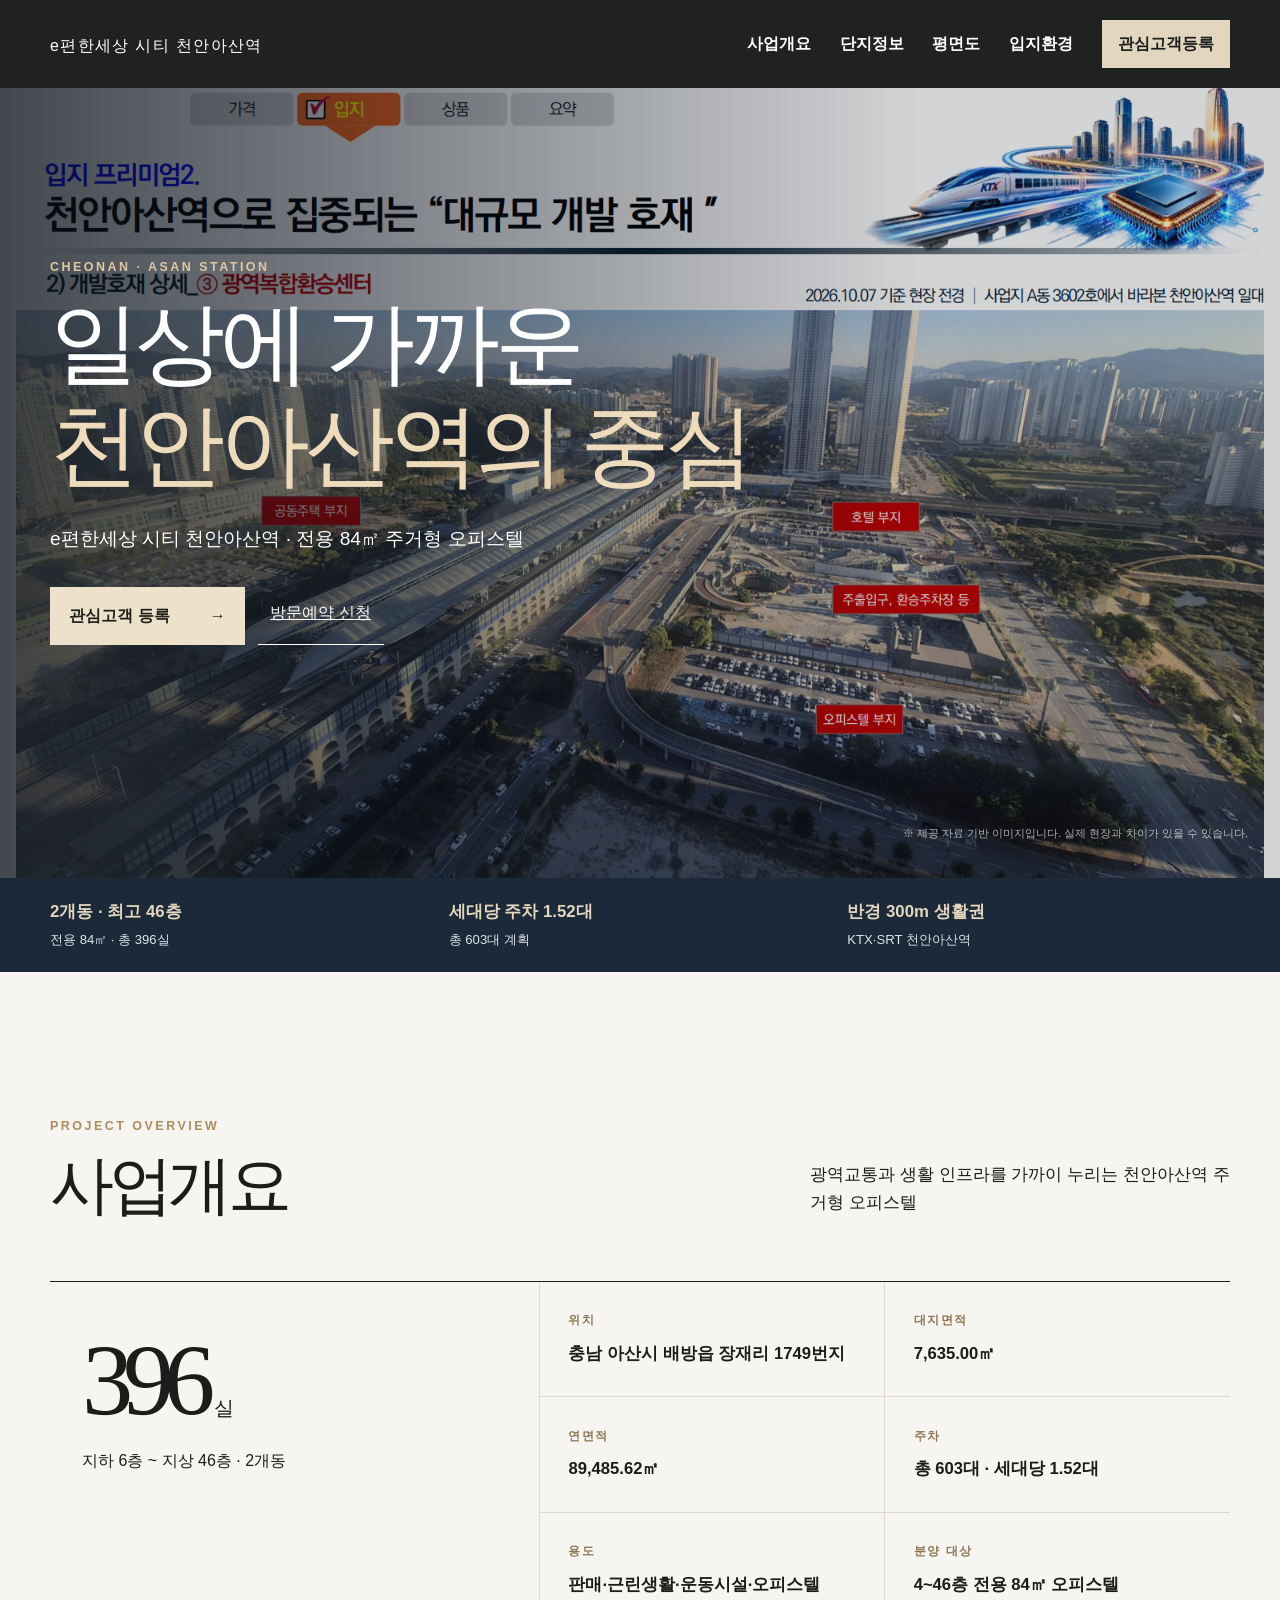
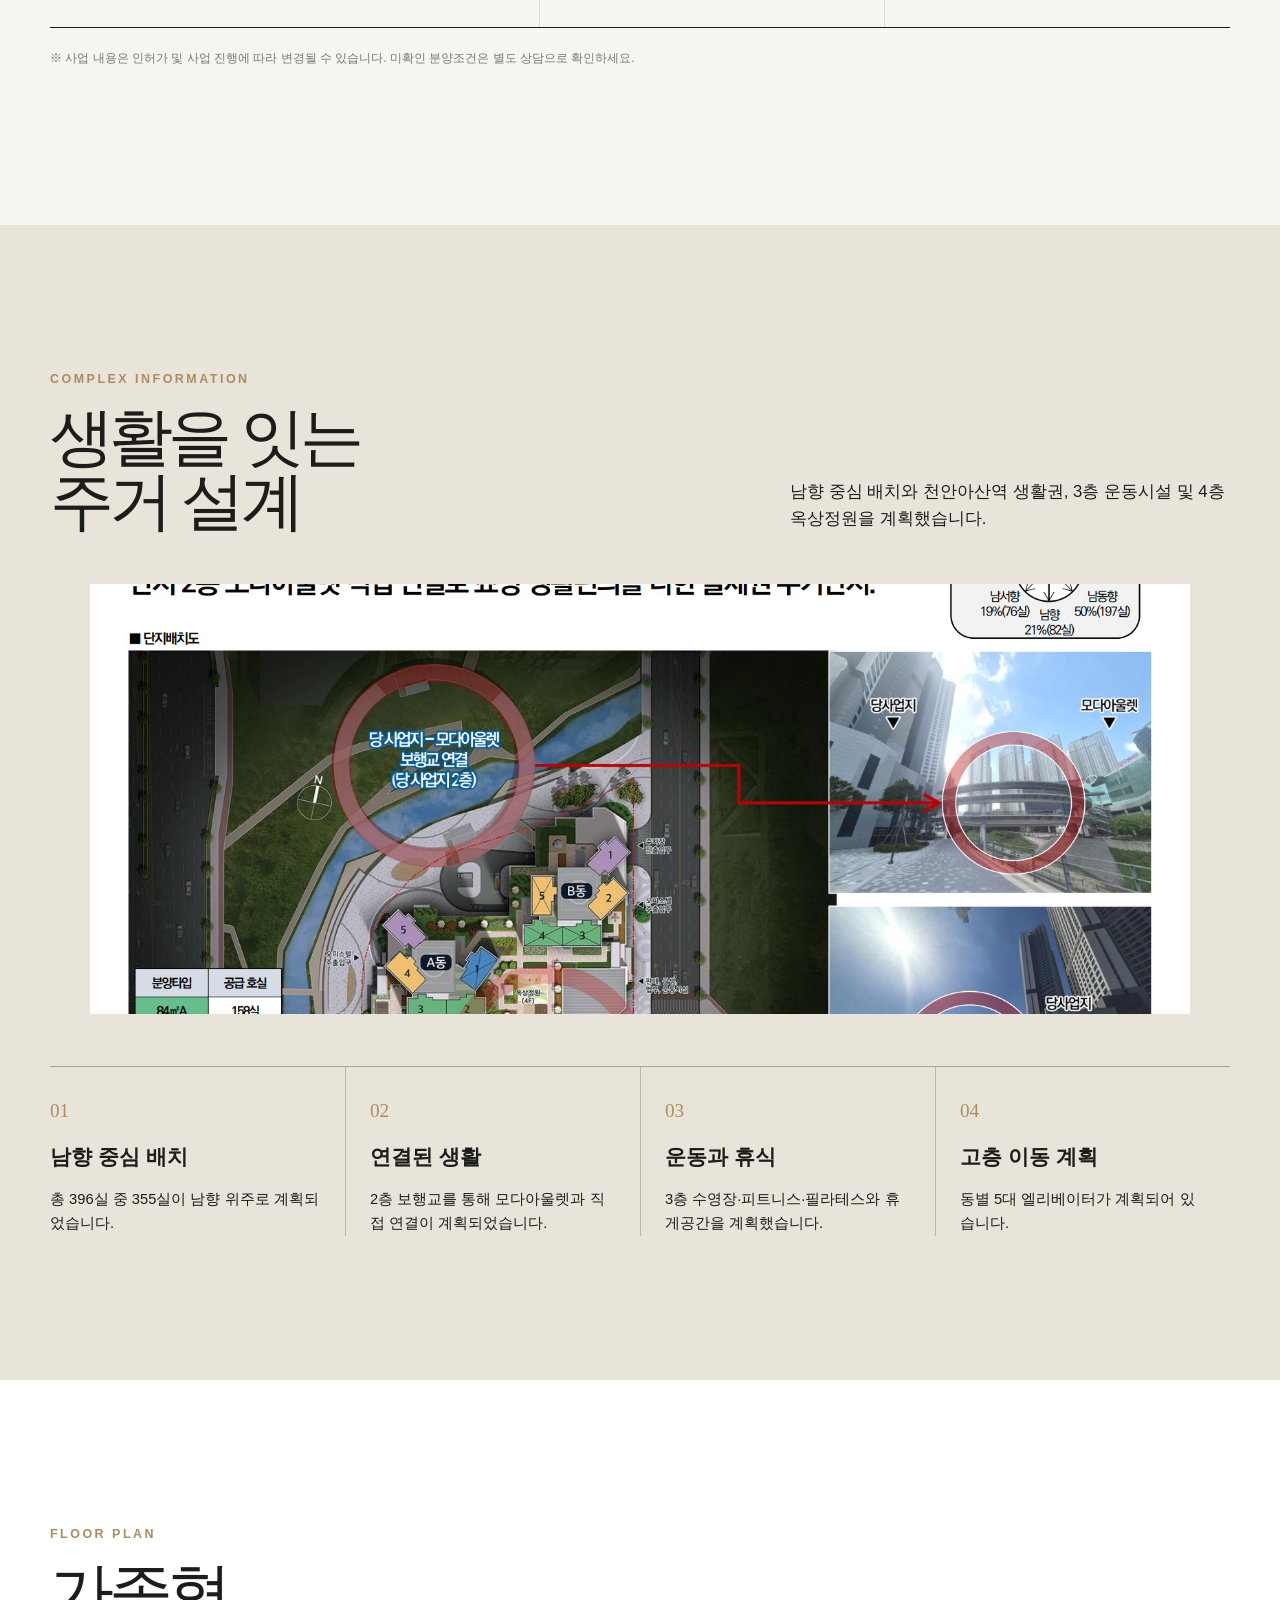
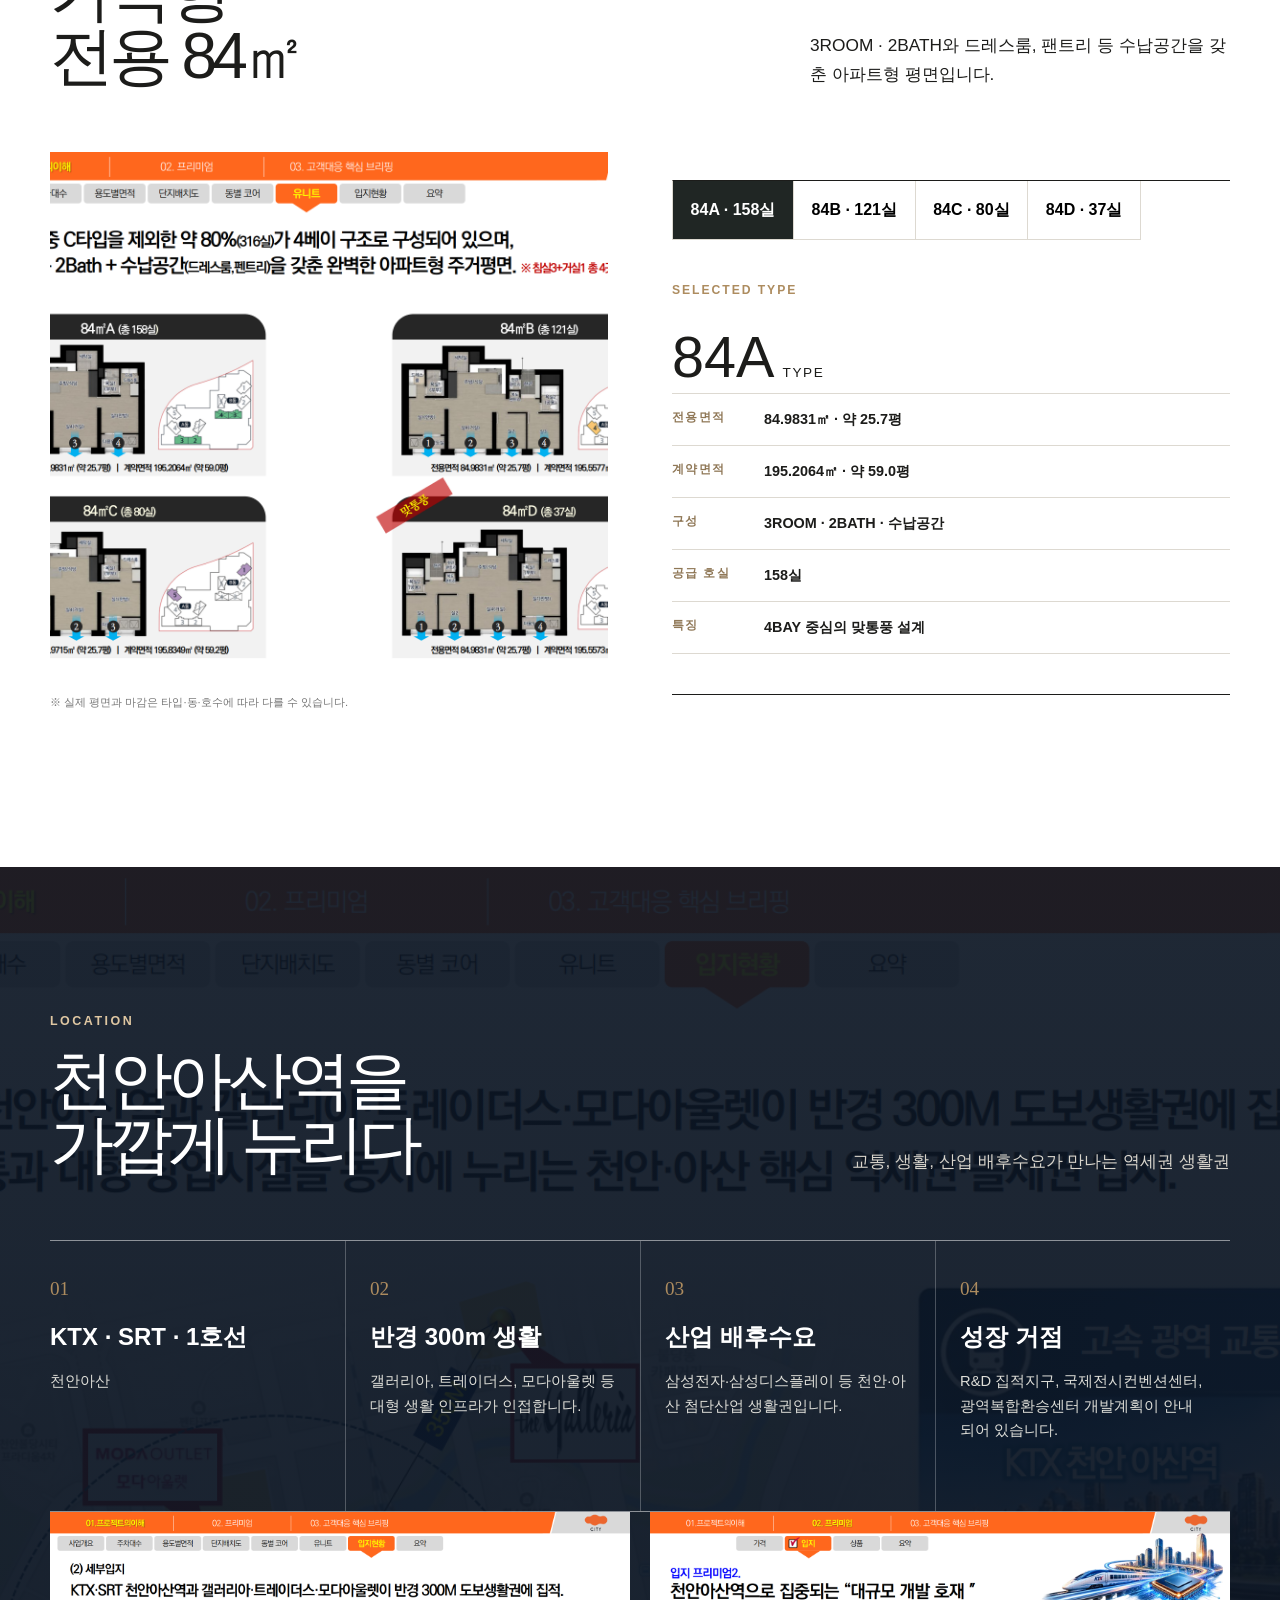
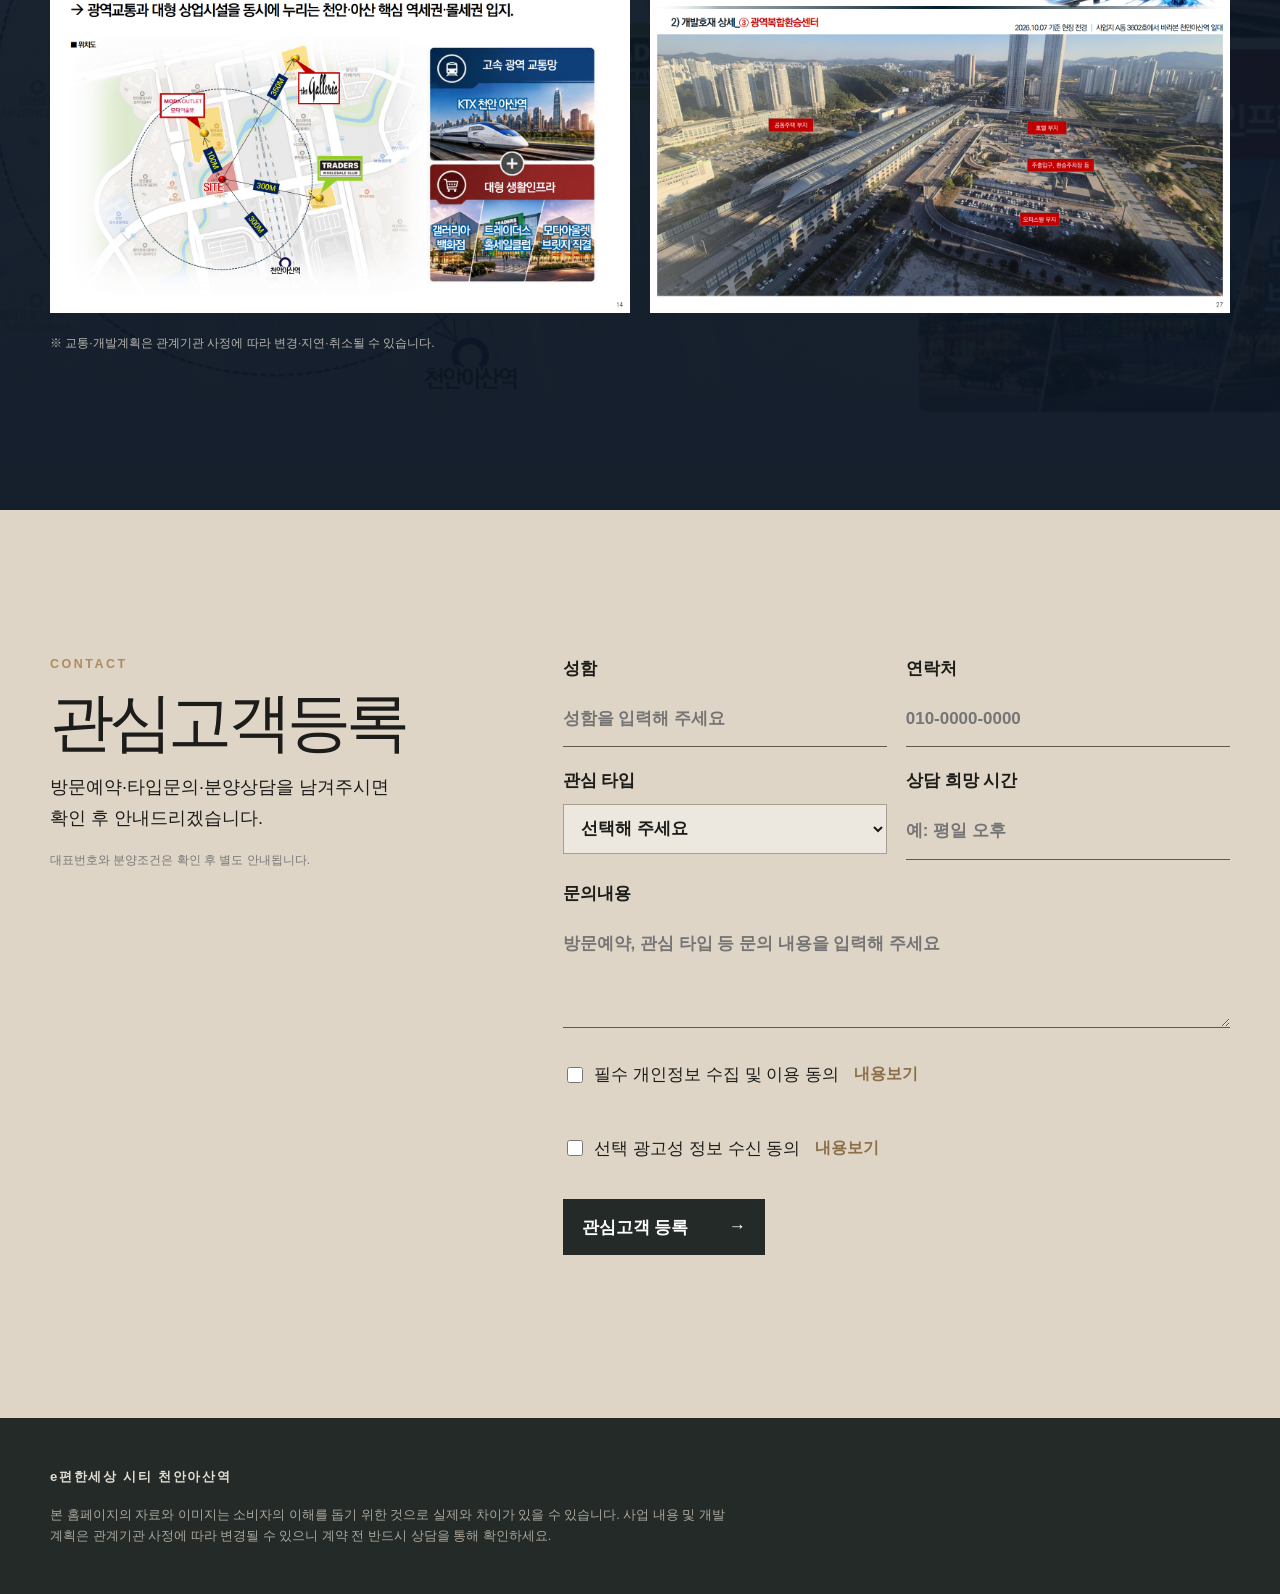
==== commit 1daed80d: "Create Cheonan Asan landing draft" ====
--- a/index.html
+++ b/index.html
@@ -1,394 +1,25 @@
 <!doctype html>
-<html lang="ko">
-  <head>
-    <meta charset="UTF-8" />
-    <meta name="google-site-verification" content="RaKcSa1UzP0y5S4WTc2kBIGPscvnQAhSDXzRV_OrehQ" />
-    <meta name="viewport" content="width=device-width, initial-scale=1.0" />
-    <meta name="naver-site-verification" content="2960b978957e0ba2cbdfbfed275e03e70eb4bf20" />
-    <!-- Google tag (gtag.js) -->
-    <script async src="https://www.googletagmanager.com/gtag/js?id=G-44HCBXSR18"></script>
-    <script>
-      window.dataLayer = window.dataLayer || [];
-      function gtag(){dataLayer.push(arguments);}
-      gtag('js', new Date());
-      gtag('config', 'G-44HCBXSR18');
-          gtag('config', 'AW-17503629912');
-
-      function gtag_report_conversion(url) {
-        var callback = function () {
-          if (typeof(url) != 'undefined') {
-            window.location = url;
-          }
-        };
-
-        gtag('event', 'conversion', {
-          'send_to': 'AW-17503629912/b4vHCPS2v_AcENjksJpB',
-          'event_callback': callback
-        });
-
-        return false;
-      }
-
-      document.addEventListener('DOMContentLoaded', function () {
-        document.querySelectorAll('a[href^="tel:"]').forEach(function (link) {
-          link.addEventListener('click', function (event) {
-            event.preventDefault();
-            gtag('event', 'click_tel', { event_category: 'engagement', link_url: this.href });
-            gtag_report_conversion(this.href);
-          });
-        });
-      });</script>
-    <meta name="description" content="대전 중구 용두동 해링턴 플레이스 오룡역의 사업개요, 전용 84㎡ 타입, 입지, 커뮤니티와 관심고객 등록 정보를 확인하세요." />
-    <meta name="robots" content="index,follow,max-image-preview:large,max-snippet:-1,max-video-preview:-1" />
-    <link rel="canonical" href="https://www.apt-model-house.com/" />
-    <meta property="og:type" content="website" />
-    <meta property="og:locale" content="ko_KR" />
-    <meta property="og:site_name" content="해링턴 플레이스 오룡역" />
-    <meta property="og:url" content="https://www.apt-model-house.com/" />
-    <meta property="og:title" content="해링턴 플레이스 오룡역 | 대전 중구 용두동 아파트" />
-    <meta property="og:description" content="사업개요, 전용 84㎡ 타입, 입지, 커뮤니티와 관심고객 등록 정보를 확인하세요." />
-    <meta property="og:image" content="https://www.apt-model-house.com/og-apt-model-house.jpg" />
-    <meta property="og:image:secure_url" content="https://www.apt-model-house.com/og-apt-model-house.jpg" />
-    <meta property="og:image:type" content="image/jpeg" />
-    <meta property="og:image:width" content="1200" />
-    <meta property="og:image:height" content="630" />
-    <meta property="og:image:alt" content="해링턴 플레이스 오룡역 조감도" />
-    <meta name="twitter:card" content="summary_large_image" />
-    <meta name="twitter:title" content="해링턴 플레이스 오룡역 | 대전 중구 용두동 아파트" />
-    <meta name="twitter:description" content="사업개요, 전용 84㎡ 타입, 입지, 커뮤니티와 관심고객 등록 정보를 확인하세요." />
-    <meta name="twitter:image" content="https://www.apt-model-house.com/og-apt-model-house.jpg" />
-    <title>해링턴 플레이스 오룡역 | 대전 중구 용두동 아파트</title>
-    <script type="application/ld+json">
-      {
-        "@context": "https://schema.org",
-        "@graph": [
-          {
-            "@type": "WebSite",
-            "name": "해링턴 플레이스 오룡역",
-            "url": "https://www.apt-model-house.com/",
-            "inLanguage": "ko-KR"
-          },
-          {
-            "@type": "ApartmentComplex",
-            "name": "해링턴 플레이스 오룡역",
-            "url": "https://www.apt-model-house.com/",
-            "telephone": "1660-2097",
-            "address": {
-              "@type": "PostalAddress",
-              "streetAddress": "용두동 722번지 일원",
-              "addressLocality": "중구",
-              "addressRegion": "대전광역시",
-              "addressCountry": "KR"
-            },
-            "numberOfAccommodationUnits": 427
-          },
-          {
-            "@type": "FAQPage",
-            "mainEntity": [
-              {"@type":"Question","name":"해링턴 플레이스 오룡역의 위치는 어디인가요?","acceptedAnswer":{"@type":"Answer","text":"대전광역시 중구 용두동 722번지 일원에 조성 예정인 공동주택입니다."}},
-              {"@type":"Question","name":"해링턴 플레이스 오룡역은 총 몇 세대인가요?","acceptedAnswer":{"@type":"Answer","text":"지하 5층부터 지상 26층, 5개동, 총 427세대 규모로 안내되고 있습니다."}},
-              {"@type":"Question","name":"어떤 주택형을 확인할 수 있나요?","acceptedAnswer":{"@type":"Answer","text":"전용면적 84㎡ 중심으로 84A, 84B, 84B1, 84C, 84D, 84E, 84F 타입을 안내합니다."}},
-              {"@type":"Question","name":"입주는 언제 예정되어 있나요?","acceptedAnswer":{"@type":"Answer","text":"입주 예정 시점은 2029년이며, 인허가와 사업 진행에 따라 변경될 수 있습니다."}},
-              {"@type":"Question","name":"상담은 어떻게 신청하나요?","acceptedAnswer":{"@type":"Answer","text":"대표번호 1660-2097 또는 관심고객 등록을 통해 상담을 신청할 수 있습니다."}}
-            ]
-          }
-        ]
-      }
-    </script>
-    <link rel="stylesheet" href="styles.css" />
-    <link rel="stylesheet" href="consent.css" />
-    <link rel="stylesheet" href="consultation.css" />
-    <link rel="stylesheet" href="vercel-overrides.css" />
-    <link rel="stylesheet" href="community.css" />
-    <link rel="stylesheet" href="plans-overrides.css" />
-    <style>
-
-      .guide-links{display:flex;flex-wrap:wrap;gap:.75rem;margin-top:1.5rem}.guide-links a{display:inline-block;padding:.7rem 1rem;border:1px solid #b8914f;color:#152a56;font-weight:800;text-decoration:none}.guide-links a:hover{background:#b8914f;color:#fff}
-      .faq{background:#f6f7fa}.faq-list{display:grid;gap:.8rem;max-width:960px}.faq-list details{background:#fff;border:1px solid #dfe3ea;border-radius:.4rem;padding:0 1.25rem}.faq-list summary{padding:1.2rem 2rem 1.2rem 0;cursor:pointer;font-size:1.05rem;font-weight:800;line-height:1.5}.faq-list p{margin:0 0 1.2rem;color:#42506a;line-height:1.75}.faq-list details[open]{border-color:#b8914f;box-shadow:0 8px 22px rgba(21,42,86,.08)}
-      .header-phone,.footer-phone{color:#f1d49d;text-decoration:none;font-size:clamp(1.45rem,2.6vw,2.6rem);font-weight:900;letter-spacing:-.03em;white-space:nowrap;line-height:1;animation:phone-pulse .85s ease-in-out infinite}
-      @keyframes phone-pulse{0%,100%{opacity:1;text-shadow:0 0 0 rgba(241,212,157,0)}50%{opacity:.32;text-shadow:0 0 18px rgba(241,212,157,.9)}}
-      .community-cards figure img{display:block;transform:scale(.9)}
-      .community-cards figure.is-visible img{animation:community-zoom 8s cubic-bezier(.16,.8,.25,1) forwards}
-      #community:target .community-cards figure img{animation:community-zoom 8s cubic-bezier(.16,.8,.25,1) forwards}
-      @keyframes community-zoom{from{transform:scale(.9)}to{transform:scale(1.08)}}
-      #location:target .location-grid article h3{position:relative;animation:location-title-gold 1.7s ease both}
-      #location:target .location-grid article h3::after{content:"";position:absolute;inset:-.24em -.38em;background:linear-gradient(105deg,transparent 18%,rgba(243,205,121,.92) 48%,transparent 78%);mix-blend-mode:screen;pointer-events:none;animation:location-gold-wrap 1.7s ease both}
-      #location:target .location-grid article p{overflow:hidden;clip-path:inset(0 100% 0 0);animation:location-copy-type 1.6s steps(28,end) forwards}
-      #location:target .location-grid article:nth-child(1) h3,#location:target .location-grid article:nth-child(1) h3::after,#location:target .location-grid article:nth-child(1) p{animation-delay:.15s}
-      #location:target .location-grid article:nth-child(2) h3,#location:target .location-grid article:nth-child(2) h3::after{animation-delay:3s}
-      #location:target .location-grid article:nth-child(2) p{animation-delay:3s}
-      #location:target .location-grid article:nth-child(3) h3,#location:target .location-grid article:nth-child(3) h3::after{animation-delay:5.85s}
-      #location:target .location-grid article:nth-child(3) p{animation-delay:5.85s}
-      #location:target .location-grid article:nth-child(4) h3,#location:target .location-grid article:nth-child(4) h3::after{animation-delay:8.7s}
-      #location:target .location-grid article:nth-child(4) p{animation-delay:8.7s}
-      @keyframes location-title-gold{0%{color:inherit;text-shadow:none}35%{color:#f1d49d;text-shadow:0 0 18px rgba(234,193,107,.8)}100%{color:inherit;text-shadow:none}}
-      @keyframes location-gold-wrap{0%{opacity:0;transform:translateX(-110%)}38%{opacity:1}100%{opacity:0;transform:translateX(110%)}}
-      @keyframes location-copy-type{to{clip-path:inset(0 0 0 0)}}
-      .overview-brand-visual{margin:3.2rem 0 0}.overview-brand-visual img{display:block;width:100%;max-height:720px;object-fit:cover}
-      .complex-media{display:grid;grid-template-columns:repeat(2,minmax(0,1fr));gap:1.25rem}.complex-media figure,.location-media figure{margin:0;overflow:hidden}.complex-media img,.location-media img{display:block;width:100%;height:100%;object-fit:cover}.complex-media figure:first-child,.complex-media figure:last-child{height:510px}.complex-media figure img{transform:scale(.92)}.complex-media figure.is-visible img{animation:building-zoom 9s cubic-bezier(.16,.8,.25,1) forwards}
-      .location-media{display:grid;grid-template-columns:1fr;gap:4rem;margin-top:3rem}.location-media figure{position:relative;height:auto}.location-media img{height:auto;object-fit:contain}.location-media figure::after{content:"";position:absolute;inset:0;pointer-events:none;opacity:0}.location-media .location-education-card::after{background:radial-gradient(ellipse 22% 30% at 52% 55%,rgba(255,255,255,.95),rgba(255,255,255,.28) 35%,transparent 72%);mix-blend-mode:screen;animation:location-highlight .8s ease-in-out infinite}.location-media .location-development-card::after{background:radial-gradient(circle 31% at 25% 57%,rgba(255,255,255,.94),rgba(255,255,255,.26) 42%,transparent 75%);mix-blend-mode:screen;animation:location-highlight .8s ease-in-out .2s infinite}@keyframes location-highlight{0%,100%{opacity:.06;transform:scale(.94)}50%{opacity:.95;transform:scale(1.07)}}
-      .promotion-banner{padding:4rem 0;background:#06183c}.promotion-banner.is-hidden{display:none}.promotion-banner-grid{display:grid;grid-template-columns:repeat(2,minmax(0,460px));justify-content:center;gap:1.25rem;width:min(calc(100% - 48px),940px);margin:0 auto}.promotion-banner figure{position:relative;width:100%;aspect-ratio:708/884;margin:0;border:1px solid rgba(241,212,157,.8);box-shadow:0 18px 40px rgba(0,0,0,.3);overflow:hidden}.promotion-banner img{display:block;width:100%;height:100%;object-fit:cover}.promotion-banner-starbucks img{object-position:center top}.promotion-banner-controls{display:flex;justify-content:center;gap:.7rem;width:min(calc(100% - 48px),940px);margin:1rem auto 0}.promotion-banner-dismiss,.promotion-banner-close{min-height:2.6rem;padding:.62rem 1rem;border:1px solid rgba(255,255,255,.82);background:rgba(6,24,60,.92);color:#fff;font-weight:800;line-height:1;cursor:pointer}.promotion-banner-dismiss:hover,.promotion-banner-close:hover{background:#b8914f;color:#151515}.promotion-banner-close span{margin-left:.35rem;font-size:1.2em;vertical-align:-.06em}.floating-contact{position:fixed;right:1.5rem;bottom:max(1.5rem,calc(env(safe-area-inset-bottom) + 1rem));z-index:20;display:grid;gap:.65rem;transform:translateZ(0);touch-action:manipulation}.floating-contact a{display:flex;flex-direction:column;align-items:center;justify-content:center;min-width:128px;min-height:58px;padding:.75rem 1rem;color:#fff;background:#152a56;border:1px solid rgba(241,212,157,.8);box-shadow:0 8px 20px rgba(0,0,0,.24);text-decoration:none;font-weight:900;line-height:1.2}.floating-contact a:first-child{background:#b8914f;color:#151515}.floating-contact strong{font-size:1.05rem;letter-spacing:.02em}
-      #location .light-heading p{max-width:none;white-space:nowrap;font-size:clamp(1.15rem,1.8vw,1.45rem);letter-spacing:-.04em}
-      @media (max-width:850px){.complex-media{grid-template-columns:1fr}.complex-media figure:first-child,.complex-media figure:last-child{height:360px}.location-media figure{height:auto}.location-media img{height:auto}}
-      @media (max-width:520px){.complex-media figure:first-child,.complex-media figure:last-child,.location-media figure,.location-media figure:first-child{height:auto}.complex-media img,.location-media img{height:auto}.location-media{grid-template-columns:1fr}.location-media figure:first-child{grid-column:auto}}
-      @media (max-width:1050px){.header-phone{font-size:1.25rem}}
-      @media (max-width:850px){.header-phone{font-size:1rem}}
-      @media (max-width:600px){.header-phone{display:block;font-size:.72rem}.hero-image{animation:building-zoom 11s cubic-bezier(.16,.8,.25,1) forwards}.complex-visual.is-visible img,.complex-media figure.is-visible img{animation:building-zoom 9s cubic-bezier(.16,.8,.25,1) forwards}.community-cards figure.is-visible img,#community:target .community-cards figure img{animation:community-zoom 8s cubic-bezier(.16,.8,.25,1) forwards}.community-cards figure.is-visible::after{animation:community-sparkle 2.9s ease-in-out 2}.location-media .location-education-card::after{animation:location-highlight .8s ease-in-out infinite}.location-media .location-development-card::after{animation:location-highlight .8s ease-in-out .2s infinite}.header-phone,.footer-phone,.hero-image,.complex-visual img,.complex-media img,.community-cards figure img,.community-cards figure::after,.location-media figure::after{will-change:transform,opacity}.promotion-banner{padding:2.5rem 0}.promotion-banner-grid{grid-template-columns:1fr;width:calc(100% - 32px);max-width:460px}.promotion-banner-close{top:.55rem;right:.55rem;width:2.1rem;height:2.1rem;font-size:1.35rem}.floating-contact{right:.75rem;bottom:max(.75rem,calc(env(safe-area-inset-bottom) + .75rem))}.floating-contact a{min-width:108px;min-height:52px;padding:.6rem .75rem;font-size:.82rem}.floating-contact strong{font-size:.92rem}}
-      
-
-      .funding{background:linear-gradient(135deg,#edf1f7 0%,#f8f4ea 100%)}.funding-grid{display:grid;grid-template-columns:minmax(0,1.18fr) minmax(280px,.82fr);gap:1.25rem;align-items:start}.funding-form,.funding-result{border:1px solid rgba(21,42,86,.16);background:#fff;box-shadow:0 14px 34px rgba(21,42,86,.08)}.funding-form{display:grid;grid-template-columns:repeat(2,minmax(0,1fr));gap:1rem;padding:1.3rem}.funding-form label{display:grid;gap:.48rem;color:#152a56;font-weight:800;font-size:.94rem}.funding-form label span{font-weight:500;color:#667085;font-size:.82rem}.funding-form input{width:100%;box-sizing:border-box;border:1px solid #cbd3df;border-radius:.2rem;background:#fff;color:#152a56;padding:.8rem .85rem;font:inherit}.funding-form input:focus{outline:3px solid rgba(184,145,79,.25);border-color:#b8914f}.funding-loan{grid-column:1/-1;border:0;border-top:1px solid #e3e8ef;margin:.3rem 0 0;padding:1.15rem 0 0}.funding-loan legend{padding:0 .45rem 0 0;color:#152a56;font-size:.98rem;font-weight:900}.funding-loan p{margin:.35rem 0 1rem;color:#526079;font-size:.85rem;line-height:1.55}.funding-loan-grid{display:grid;grid-template-columns:repeat(2,minmax(0,1fr));gap:1rem}.funding-result{padding:1.45rem;position:sticky;top:1.25rem}.funding-result h3{margin:0 0 .45rem;color:#152a56;font-size:1.2rem}.funding-result>p{margin:.25rem 0 1.1rem;color:#526079;font-size:.88rem;line-height:1.55}.funding-result-list{margin:0;border-top:1px solid #e3e8ef}.funding-result-row{display:flex;align-items:baseline;justify-content:space-between;gap:1rem;padding:.9rem 0;border-bottom:1px solid #e3e8ef}.funding-result-row dt{color:#526079;font-size:.9rem}.funding-result-row dd{margin:0;color:#152a56;font-size:1.04rem;font-weight:900;text-align:right}.funding-result-row.emphasis dd{color:#a27231;font-size:1.22rem}.funding-result .button{display:flex;justify-content:center;margin-top:1.3rem}.funding-notice{margin:1rem 0 0!important;color:#667085!important;font-size:.78rem!important}@media(max-width:850px){.funding-grid{grid-template-columns:1fr}.funding-result{position:static}}@media(max-width:560px){.funding-form,.funding-loan-grid{grid-template-columns:1fr}.funding-form{padding:1rem}.funding-result{padding:1.15rem}}
-    </style>
-  </head>
-  <body>
-    <a class="skip-link" href="#overview">본문으로 바로가기</a>
-    <header class="site-header">
-      <a class="brand" href="#top" aria-label="오룡 해링턴 플레이스 처음으로">
-        <strong>오룡 해링턴 플레이스</strong>
-      </a>
-      <a class="header-phone" href="tel:16602097" aria-label="대표번호 1660-2097">대표번호 : 1660-2097</a>
-      <button class="menu-toggle" type="button" aria-label="메뉴 열기" aria-expanded="false">메뉴</button>
-      <nav class="main-nav" aria-label="주요 메뉴">
-        <a href="#overview">사업개요</a>
-        <a href="#complex">단지정보</a>
-        <a href="#plans">평면도</a>
-        <a href="#community">커뮤니티</a>
-        <a href="#location">입지환경 분석</a>
-        <a href="#funding">자금계획</a>
-        <a href="#faq">자주 묻는 질문</a>
-        <a class="nav-cta" href="#register">관심고객등록</a>
-      </nav>
-    </header>
-
-
-    <main id="top">
-      <section class="hero" aria-labelledby="hero-title">
-        <div class="hero-image" role="img" aria-label="해링턴 플레이스 오룡역 조감도"></div>
-        <div class="hero-content shell">
-          <p class="eyebrow light">DAEJEON · YONGDU-DONG</p>
-          <h1 id="hero-title">삶의 격을 높이는<br /><em>오룡역 프리미엄</em></h1>
-          <p class="hero-copy">교통·교육·생활의 중심, 해링턴 플레이스 오룡역</p>
-          <a class="button button-light" href="#register">관심고객 등록하기 <span aria-hidden="true">→</span></a>
-        </div>
-        <div class="hero-caption">※ 상기 이미지는 소비자의 이해를 돕기 위한 CG로, 실제와 차이가 있을 수 있습니다.</div>
-      </section>
-
-
-      <aside class="promotion-banner" aria-label="오룡 해링턴 플레이스 계약 조건 안내">
-        <div class="promotion-banner-grid">
-          <figure><img src="/banner-contract.png" alt="오룡 해링턴 플레이스 계약축하금 2,000만원 안내" /></figure>
-          <figure class="promotion-banner-starbucks"><img src="/banner-starbucks.png" alt="스타벅스 커피쿠폰 증정 안내" /></figure>
-        </div>
-        <div class="promotion-banner-controls" aria-label="팝업 제어">
-          <button class="promotion-banner-dismiss" type="button">1시간 동안 안 보기</button>
-          <button class="promotion-banner-close" type="button" aria-label="배너 닫기">닫기 <span aria-hidden="true">×</span></button>
-        </div>
-      </aside>
-
-
-      <section id="overview" class="section overview" aria-labelledby="overview-title">
-        <div class="shell">
-          <p class="eyebrow">PROJECT OVERVIEW</p>
-          <div class="section-heading">
-            <h2 id="overview-title">사업개요</h2>
-            <p>도시의 중심과 일상의 여유를 함께 누리는 427세대 프리미엄 주거공간</p>
-          </div>
-          <div class="overview-grid">
-            <article class="overview-lead">
-              <span class="big-number">427<span>세대</span></span>
-              <p>지하 5층 ~ 지상 26층, 5개동</p>
-            </article>
-            <dl class="facts">
-              <div><dt>사업명</dt><dd>용두동 공동주택 신축공사</dd></div>
-              <div><dt>위치</dt><dd>대전광역시 중구 용두동 722번지 일원</dd></div>
-              <div><dt>대지면적</dt><dd>22,518.800㎡</dd></div>
-              <div><dt>연면적</dt><dd>86,602.132㎡</dd></div>
-              <div><dt>주차</dt><dd>총 593대 · 세대당 1.38대</dd></div>
-              <div><dt>입주예정</dt><dd>2029년 예정</dd></div>
-            </dl>
-          </div>
-          <figure class="overview-brand-visual"><img src="/overview-brand-awards.png" alt="해링턴 플레이스 브랜드 수상 및 대표 단지" /></figure>
-          <p class="notice">※ 상기 내용은 인허가 및 사업 진행에 따라 변경될 수 있습니다.</p>
-        </div>
-      </section>
-
-
-      <section id="complex" class="section complex" aria-labelledby="complex-title">
-        <div class="shell split-heading">
-          <div>
-            <p class="eyebrow">COMPLEX INFORMATION</p>
-            <h2 id="complex-title">단지정보</h2>
-          </div>
-          <p>다채로운 커뮤니티와 생활 동선을 고려한 설계로, 오늘의 편안함과 내일의 가치를 채웁니다.</p>
-        </div>
-        <div class="complex-media">
-          <figure><img src="/complex-aerial.png" alt="해링턴 플레이스 오룡역 조감도" /></figure>
-          <figure><img src="/complex-site-plan.png" alt="해링턴 플레이스 오룡역 단지 배치도" /></figure>
-        </div>
-        <div class="shell amenity-grid">
-          <article><span>01</span><h3>건강한 일상</h3><p>피트니스센터, GX룸, 골프연습장과 스크린골프장을 갖춘 활력 있는 생활</p></article>
-          <article><span>02</span><h3>함께하는 시간</h3><p>스터디카페, 작은도서관, 맘카페, 주민회의실로 이어지는 커뮤니티</p></article>
-          <article><span>03</span><h3>가족을 위한 배려</h3><p>어린이집, 게스트하우스, 경로당까지 세대별 생활을 생각한 공간</p></article>
-          <article><span>04</span><h3>에너지 효율</h3><p>제로에너지건축물 5등급 예비인증 획득으로 효율적인 주거환경을 지향</p></article>
-        </div>
-      </section>
-
-
-      <section id="plans" class="section plans" aria-labelledby="plans-title">
-        <div class="shell">
-          <p class="eyebrow">FLOOR PLAN</p>
-          <div class="section-heading">
-            <h2 id="plans-title">평면도</h2>
-            <p>전 세대 전용 84㎡ 중심, 라이프스타일에 맞춘 7가지 타입</p>
-          </div>
-          <div class="plan-layout">
-            <div class="plan-image-wrap"><img data-plan="image" src="/floorplan-84a.png" alt="84A 타입 평면도" /><p>※ 상기 이미지는 소비자의 이해를 돕기 위한 것으로 실제 시공 시 변경될 수 있습니다.</p></div>
-            <div class="plan-content">
-              <div class="type-buttons" role="tablist" aria-label="주택형 선택">
-                <button class="active" role="tab" aria-selected="true" data-type="84A">84A</button>
-                <button role="tab" aria-selected="false" data-type="84B">84B</button>
-                <button role="tab" aria-selected="false" data-type="84B1">84B1</button>
-                <button role="tab" aria-selected="false" data-type="84C">84C</button>
-                <button role="tab" aria-selected="false" data-type="84D">84D</button>
-                <button role="tab" aria-selected="false" data-type="84E">84E</button>
-                <button role="tab" aria-selected="false" data-type="84F">84F</button>
-              </div>
-              <div class="plan-detail" aria-live="polite">
-                <p class="plan-label">SELECTED TYPE</p>
-                <h3><span data-plan="type">84A</span><small>TYPE</small></h3>
-                <p data-plan="size">전용 84.9880㎡ · 공급 114.5410㎡</p>
-                <dl><div><dt>구성</dt><dd data-plan="layout">4Bay 판상형 · 알파룸</dd></div><div><dt>세대수</dt><dd data-plan="count">147세대</dd></div><div><dt>특징</dt><dd data-plan="feature">넓은 거실과 팬트리, 효율적인 수납 동선</dd></div></dl>
-              </div>
-              <p class="plan-note">※ 실제 평면과 마감은 타입·동·호수에 따라 다를 수 있으니 상세 내용은 상담을 통해 확인해 주세요.</p>
-              <p class="guide-links"><a href="/floorplan-guide.html">전용 84㎡ 타입별 평면도 가이드 보기</a><a href="/location-guide.html">대전 중구 용두동 입지 가이드 보기</a></p>
-            </div>
-          </div>
-        </div>
-      </section>
-
-
-      <section id="community" class="section community" aria-labelledby="community-title">
-        <div class="shell">
-          <p class="eyebrow">COMMUNITY</p>
-          <div class="section-heading">
-            <h2 id="community-title">커뮤니티</h2>
-            <p>일상에 활력을 더하고, 가족의 시간을 더 풍요롭게 하는 다양한 커뮤니티 공간</p>
-          </div>
-          <div class="community-cards">
-          <figure><img src="/community-104.png" alt="104동 B1F와 B2F 커뮤니티 배치도" /><figcaption><strong>104동</strong><span>스터디카페 · 작은도서관 · 피트니스센터 · 스크린골프장 · 어린이집 · 맘카페</span></figcaption></figure>
-          <figure><img src="/community-103.png" alt="103동 B2F 커뮤니티 배치도" /><figcaption><strong>103동</strong><span>피트니스/GX룸 · 골프연습장 · 주민회의실 · 게스트하우스 · 경로당</span></figcaption></figure>
-          </div>
-          <p class="notice">※ 상기 이미지는 소비자의 이해를 돕기 위한 CG로 실제와 다를 수 있으며, 실제 시공 시 변경될 수 있습니다.</p>
-        </div>
-      </section>
-
-
-      <section id="location" class="section location" aria-labelledby="location-title">
-        <div class="shell">
-          <p class="eyebrow light">LOCATION ANALYSIS</p>
-          <div class="section-heading light-heading"><h2 id="location-title">입지환경 분석</h2><p>오룡역을 중심으로 교통, 교육, 생활 인프라가 연결되는 입지</p></div>
-          <div class="location-grid">
-            <article><span>01</span><h3>더블 역세권의 미래</h3><p>대전 도시철도 1호선 오룡역과 용두역(예정), 충청권 광역교통망 계획의 수혜를 기대할 수 있는 자리입니다.</p></article>
-            <article><span>02</span><h3>교육 중심 생활권</h3><p>목동초·중앙중·대성중·고, 충남여중·고 등 교육시설과 둔산 학원가 접근성을 갖췄습니다.</p></article>
-            <article><span>03</span><h3>도심 생활의 편의</h3><p>대전역·서대전역, 시청·정부청사 생활권, 백화점과 코스트코 등 주요 편의시설을 편리하게 이용할 수 있습니다.</p></article>
-            <article><span>04</span><h3>새로운 주거벨트</h3><p>오룡역 일대 정비사업과 주거 개발 계획에 따라 약 6,000세대 규모의 신주거지 형성이 기대됩니다.</p></article>
-          </div>
-          <div class="location-media">
-            <figure><img src="/location-transit-map.png" alt="오룡역 광역 교통망 안내" /></figure>
-            <figure class="location-education-card"><img src="/location-education.png" alt="오룡역 교육 환경 안내" /></figure>
-            <figure class="location-development-card"><img src="/location-development.png" alt="오룡역 주거벨트 개발 안내" /></figure>
-          </div>
-          <p class="location-notice">※ 교통·개발 계획 및 소요 시간은 관계기관의 계획과 현장 여건에 따라 변경될 수 있습니다.</p>
-        </div>
-      </section>
-
-
-
-      <section id="funding" class="section funding" aria-labelledby="funding-title">
-        <div class="shell">
-          <p class="eyebrow">FUNDING GUIDE</p>
-          <div class="section-heading"><h2 id="funding-title">내 자금계획 미리보기</h2><p>실제 분양 조건은 상담으로 확인하고, 필요한 금액을 직접 입력해 가볍게 가늠해 보세요.</p></div>
-          <div class="funding-grid">
-            <form id="funding-form" class="funding-form" novalidate>
-              <label>분양가 <span>만원 단위</span><input data-funding="price" type="number" min="0" step="100" inputmode="numeric" placeholder="예: 65000" /></label>
-              <label>유상옵션·기타 <span>만원 단위</span><input data-funding="option" type="number" min="0" step="10" inputmode="numeric" placeholder="직접 입력" /></label>
-              <label>취득세·등기 등 부대비용 <span>만원 단위</span><input data-funding="fees" type="number" min="0" step="10" inputmode="numeric" placeholder="직접 입력" /></label>
-              <label>계약금 비율 <span>분양가 기준, %</span><input data-funding="depositRate" type="number" min="0" max="100" step="0.1" inputmode="decimal" placeholder="직접 입력" /></label>
-              <fieldset class="funding-loan"><legend>DSR 참고 계산</legend><p>대출 심사 결과를 대신하지 않는 참고용 계산입니다. 기존 대출 연간 원리금과 희망 조건을 입력해 보세요.</p>
-                <div class="funding-loan-grid">
-                  <label>희망 대출액 <span>만원 단위</span><input data-funding="loan" type="number" min="0" step="100" inputmode="numeric" placeholder="직접 입력" /></label>
-                  <label>연 소득 <span>만원 단위</span><input data-funding="income" type="number" min="0" step="100" inputmode="numeric" placeholder="직접 입력" /></label>
-                  <label>기존 대출 연간 원리금 <span>만원 단위</span><input data-funding="existing" type="number" min="0" step="10" inputmode="numeric" placeholder="없으면 0" /></label>
-                  <label>예상 금리 / 상환기간 <span>연 %, 년</span><div class="funding-loan-grid"><input data-funding="rate" type="number" min="0" step="0.1" inputmode="decimal" placeholder="금리" /><input data-funding="years" type="number" min="1" step="1" inputmode="numeric" placeholder="기간" /></div></label>
-                </div>
-              </fieldset>
-            </form>
-            <aside class="funding-result" aria-live="polite"><h3>입력 기준 요약</h3><p>모든 입력값은 이 브라우저에서만 계산되며 저장하거나 전송하지 않습니다.</p>
-              <dl class="funding-result-list">
-                <div class="funding-result-row emphasis"><dt>총 예상 필요자금</dt><dd data-funding-output="total">입력 필요</dd></div>
-                <div class="funding-result-row"><dt>계약금 참고</dt><dd data-funding-output="deposit">입력 필요</dd></div>
-                <div class="funding-result-row"><dt>대출 반영 필요 자기자금</dt><dd data-funding-output="cash">입력 필요</dd></div>
-                <div class="funding-result-row"><dt>예상 월 상환액</dt><dd data-funding-output="monthly">입력 필요</dd></div>
-                <div class="funding-result-row"><dt>DSR 참고</dt><dd data-funding-output="dsr">입력 필요</dd></div>
-              </dl>
-              <a class="button button-dark" href="#register">상담으로 조건 확인하기 <span aria-hidden="true">→</span></a>
-              <p class="funding-notice">※ 분양가, 계약금, 옵션, 취득 관련 비용, 대출 가능 여부와 DSR 기준은 개인 조건 및 시점에 따라 달라질 수 있습니다.</p>
-            </aside>
-          </div>
-        </div>
-      </section>
-
-      <section id="faq" class="section faq" aria-labelledby="faq-title">
-        <div class="shell">
-          <p class="eyebrow">FAQ</p>
-          <div class="section-heading"><h2 id="faq-title">자주 묻는 질문</h2><p>상담 전 많이 확인하는 사업 정보입니다.</p></div>
-          <div class="faq-list">
-            <details><summary>해링턴 플레이스 오룡역의 위치는 어디인가요?</summary><p>대전광역시 중구 용두동 722번지 일원에 조성 예정인 공동주택입니다.</p></details>
-            <details><summary>해링턴 플레이스 오룡역은 총 몇 세대인가요?</summary><p>지하 5층부터 지상 26층, 5개동, 총 427세대 규모로 안내되고 있습니다.</p></details>
-            <details><summary>어떤 주택형을 확인할 수 있나요?</summary><p>전용면적 84㎡ 중심으로 84A, 84B, 84B1, 84C, 84D, 84E, 84F 타입을 안내합니다.</p></details>
-            <details><summary>입주는 언제 예정되어 있나요?</summary><p>입주 예정 시점은 2029년이며, 인허가와 사업 진행에 따라 변경될 수 있습니다.</p></details>
-            <details><summary>상담은 어떻게 신청하나요?</summary><p>대표번호 1660-2097 또는 관심고객 등록을 통해 상담을 신청할 수 있습니다.</p></details>
-          </div>
-          <p class="notice">※ 사업 내용과 일정은 인허가 및 사업 진행에 따라 변경될 수 있습니다.</p>
-        </div>
-      </section>
-
-      <section id="register" class="section register" aria-labelledby="register-title">
-        <div class="shell register-grid">
-          <div><p class="eyebrow">CONTACT</p><h2 id="register-title">관심고객등록</h2><p class="register-copy">관심 고객으로 등록해 주시면 분양 일정과 상담 안내를 빠르게 받아보실 수 있습니다.</p></div>
-          <form id="interest-form" class="interest-form">
-            <label>성함<input name="name" type="text" autocomplete="name" placeholder="성함을 입력해 주세요" required /></label>
-            <label>연락처<input name="phone" type="tel" autocomplete="tel" inputmode="numeric" placeholder="010-0000-0000" required /></label>
-            <label>관심 주택형<select name="type"><option>선택해 주세요</option><option>84A</option><option>84B</option><option>84B1</option><option>84C</option><option>84D</option><option>84E</option><option>84F</option></select></label>
-            <label class="message-field">문의내용<textarea name="message" rows="4" placeholder="문의 내용을 입력해 주세요" required></textarea></label>
-            <fieldset class="consent-list" aria-label="개인정보 및 광고성 정보 수신 동의">
-              <div class="consent-row"><label for="privacy-consent"><input id="privacy-consent" name="privacyConsent" type="checkbox" required /><span class="consent-badge required">필수</span><strong>개인정보 수집 및 이용 동의</strong></label><button type="button" class="consent-open" data-consent="privacy">내용보기 <span aria-hidden="true">›</span></button></div>
-              <div class="consent-row"><label for="marketing-consent"><input id="marketing-consent" name="marketingConsent" type="checkbox" /><span class="consent-badge optional">선택</span><strong>광고성 정보 수신 동의</strong></label><button type="button" class="consent-open" data-consent="marketing">내용보기 <span aria-hidden="true">›</span></button></div>
-              <div class="consent-notice"><p>입력 정보는 상담 목적 외 사용하지 않습니다.</p><a class="quick-call" href="tel:16602097">더 빠른 상담을 원하면 전화번호를 클릭하세요.</a></div>
-            </fieldset>
-            <button class="button button-dark" type="submit">관심고객 등록 <span aria-hidden="true">→</span></button>
-            <p class="form-message" role="status" aria-live="polite"></p>
-          </form>
-        </div>
-      </section>
-    </main>
-
-    <div class="consent-modal" id="consent-modal" hidden>
-      <div class="consent-modal-backdrop" data-consent-close></div>
-      <section class="consent-modal-panel" role="dialog" aria-modal="true" aria-labelledby="consent-modal-title">
-        <div class="consent-modal-head"><h3 id="consent-modal-title"></h3><button type="button" data-consent-close aria-label="내용 닫기">×</button></div>
-        <div id="consent-modal-content"></div>
-        <button class="button button-dark consent-confirm" type="button" data-consent-close>확인 <span aria-hidden="true">→</span></button>
-      </section>
-    </div>
-
-
-    <div class="floating-contact" aria-label="상담 바로가기">
-      <a href="#register">상담문의</a>
-      <a href="tel:16602097">대표번호<strong>1660-2097</strong></a>
-    </div>
-
-
-    <footer><div class="shell footer-content"><strong class="footer-brand">오룡 해링턴 플레이스</strong><a class="footer-phone" href="tel:16602097">대표번호 : 1660-2097</a><p>사업명 : 오룡 해링턴 플레이스<br />사업지 : 대전시 중구 용두동 722번지 일원<br />광고문의 : 정원디자인랩 diamondkh@naver.com</p><p>본 페이지는 상담북 내용을 요약한 안내용 페이지입니다. 정확한 분양 정보는 현장 상담을 통해 확인해 주세요.</p></div></footer>
-    <script src="script.js"></script>
-  </body>
-</html>
+<html lang="ko"><head>
+<meta charset="UTF-8" /><meta name="viewport" content="width=device-width, initial-scale=1.0" />
+<meta name="robots" content="index,follow,max-image-preview:large" />
+<link rel="canonical" href="https://www.apt-model-house.com/" />
+<title>e편한세상 시티 천안아산역 | 주거형 오피스텔</title>
+<meta name="description" content="e편한세상 시티 천안아산역 사업개요, 전용 84㎡ 타입, 입지와 관심고객 상담 안내" />
+<meta property="og:type" content="website" /><meta property="og:locale" content="ko_KR" /><meta property="og:site_name" content="e편한세상 시티 천안아산역" /><meta property="og:title" content="e편한세상 시티 천안아산역" /><meta property="og:description" content="관심고객 상담 및 방문예약 안내" /><meta property="og:image" content="https://www.apt-model-house.com/view.png" />
+<script async src="https://www.googletagmanager.com/gtag/js?id=G-44HCBXSR18"></script><script>window.dataLayer=window.dataLayer||[];function gtag(){dataLayer.push(arguments)}gtag('js',new Date());gtag('config','G-44HCBXSR18');gtag('config','AW-17503629912');</script>
+<link rel="stylesheet" href="styles.css" /><link rel="stylesheet" href="consent.css" /><link rel="stylesheet" href="consultation.css" />
+<style>
+.hero-image{background:linear-gradient(90deg,rgba(8,15,25,.76),rgba(8,15,25,.18) 72%),url('/view.png') center/cover}.location{background:linear-gradient(rgba(12,22,36,.92),rgba(12,22,36,.96)),url('/location.png') center/cover}.hero-caption{max-width:460px;text-align:right}.source-note{font-size:.75rem;color:#777}.quick-points{background:#1b2938;color:#fff;padding:1.25rem 0}.quick-points .shell{display:grid;grid-template-columns:repeat(3,1fr);gap:1rem}.quick-points b{display:block;color:#e3d6bf;font-size:1.05rem}.quick-points span{font-size:.82rem;color:#dce3eb}.media-grid{display:grid;grid-template-columns:1fr 1fr;gap:1.25rem}.media-grid figure{margin:0;overflow:hidden;background:#fff}.media-grid img{width:100%;display:block}.cta-row{display:flex;gap:.8rem;flex-wrap:wrap}.cta-row a:last-child{color:#fff;border-bottom:1px solid #fff;padding:.8rem}.site-footer-link{color:#e3d6bf}@media(max-width:600px){.quick-points .shell{grid-template-columns:1fr}.quick-points{padding:1rem 0}.media-grid{grid-template-columns:1fr}.hero h1{font-size:2.9rem}}
+</style></head>
+<body><a class="skip-link" href="#overview">본문으로 바로가기</a>
+<header class="site-header"><a class="brand" href="#top" aria-label="e편한세상 시티 천안아산역 처음으로"><strong>e편한세상 시티 천안아산역</strong></a><button class="menu-toggle" type="button" aria-label="메뉴 열기" aria-expanded="false">메뉴</button><nav class="main-nav" aria-label="주요 메뉴"><a href="#overview">사업개요</a><a href="#complex">단지정보</a><a href="#plans">평면도</a><a href="#location">입지환경</a><a class="nav-cta" href="#register">관심고객등록</a></nav></header>
+<main id="top"><section class="hero" aria-labelledby="hero-title"><div class="hero-image" role="img" aria-label="천안아산역 일대 조망 자료"></div><div class="hero-content shell"><p class="eyebrow light">CHEONAN · ASAN STATION</p><h1 id="hero-title">일상에 가까운<br /><em>천안아산역의 중심</em></h1><p class="hero-copy">e편한세상 시티 천안아산역 · 전용 84㎡ 주거형 오피스텔</p><div class="cta-row"><a class="button button-light" href="#register">관심고객 등록 <span aria-hidden="true">→</span></a><a href="#register">방문예약 신청</a></div></div><p class="hero-caption">※ 제공 자료 기반 이미지입니다. 실제 현장과 차이가 있을 수 있습니다.</p></section>
+<section class="quick-points" aria-label="핵심 정보"><div class="shell"><div><b>2개동 · 최고 46층</b><span>전용 84㎡ · 총 396실</span></div><div><b>세대당 주차 1.52대</b><span>총 603대 계획</span></div><div><b>반경 300m 생활권</b><span>KTX·SRT 천안아산역</span></div></div></section>
+<section id="overview" class="section overview"><div class="shell"><p class="eyebrow">PROJECT OVERVIEW</p><div class="section-heading"><h2>사업개요</h2><p>광역교통과 생활 인프라를 가까이 누리는 천안아산역 주거형 오피스텔</p></div><div class="overview-grid"><article class="overview-lead"><span class="big-number">396<span>실</span></span><p>지하 6층 ~ 지상 46층 · 2개동</p></article><dl class="facts"><div><dt>위치</dt><dd>충남 아산시 배방읍 장재리 1749번지</dd></div><div><dt>대지면적</dt><dd>7,635.00㎡</dd></div><div><dt>연면적</dt><dd>89,485.62㎡</dd></div><div><dt>주차</dt><dd>총 603대 · 세대당 1.52대</dd></div><div><dt>용도</dt><dd>판매·근린생활·운동시설·오피스텔</dd></div><div><dt>분양 대상</dt><dd>4~46층 전용 84㎡ 오피스텔</dd></div></dl></div><p class="notice">※ 사업 내용은 인허가 및 사업 진행에 따라 변경될 수 있습니다. 미확인 분양조건은 별도 상담으로 확인하세요.</p></div></section>
+<section id="complex" class="section complex"><div class="shell split-heading"><div><p class="eyebrow">COMPLEX INFORMATION</p><h2>생활을 잇는<br />주거 설계</h2></div><p>남향 중심 배치와 천안아산역 생활권, 3층 운동시설 및 4층 옥상정원을 계획했습니다.</p></div><div class="shell"><figure class="complex-visual"><img src="/site-plan.png" alt="e편한세상 시티 천안아산역 단지배치도 자료" /></figure><div class="amenity-grid"><article><span>01</span><h3>남향 중심 배치</h3><p>총 396실 중 355실이 남향 위주로 계획되었습니다.</p></article><article><span>02</span><h3>연결된 생활</h3><p>2층 보행교를 통해 모다아울렛과 직접 연결이 계획되었습니다.</p></article><article><span>03</span><h3>운동과 휴식</h3><p>3층 수영장·피트니스·필라테스와 휴게공간을 계획했습니다.</p></article><article><span>04</span><h3>고층 이동 계획</h3><p>동별 5대 엘리베이터가 계획되어 있습니다.</p></article></div></div></section>
+<section id="plans" class="section plans"><div class="shell"><p class="eyebrow">FLOOR PLAN</p><div class="section-heading"><h2>가족형<br />전용 84㎡</h2><p>3ROOM · 2BATH와 드레스룸, 팬트리 등 수납공간을 갖춘 아파트형 평면입니다.</p></div><div class="plan-layout"><figure class="plan-image-wrap"><img data-plan="image" src="/unit-plan.png" alt="84A, 84B, 84C, 84D 타입 평면도 자료" /><p>※ 실제 평면과 마감은 타입·동·호수에 따라 다를 수 있습니다.</p></figure><div><div class="type-buttons" role="tablist" aria-label="주택형 선택"><button class="active" type="button" data-type="84A">84A · 158실</button><button type="button" data-type="84B">84B · 121실</button><button type="button" data-type="84C">84C · 80실</button><button type="button" data-type="84D">84D · 37실</button></div><div class="plan-detail"><p class="plan-label">SELECTED TYPE</p><h3 data-plan="type">84A<small>TYPE</small></h3><dl><div><dt>전용면적</dt><dd data-plan="size">84.9831㎡ · 약 25.7평</dd></div><div><dt>계약면적</dt><dd data-plan="contract">195.2064㎡ · 약 59.0평</dd></div><div><dt>구성</dt><dd data-plan="layout">3ROOM · 2BATH · 수납공간</dd></div><div><dt>공급 호실</dt><dd data-plan="count">158실</dd></div><div><dt>특징</dt><dd data-plan="feature">4BAY 중심의 맞통풍 설계</dd></div></dl></div></div></div></div></section>
+<section id="location" class="section location"><div class="shell"><p class="eyebrow light">LOCATION</p><div class="section-heading light-heading"><h2>천안아산역을<br />가깝게 누리다</h2><p>교통, 생활, 산업 배후수요가 만나는 역세권 생활권</p></div><div class="location-grid"><article><span>01</span><h3>KTX · SRT · 1호선</h3><p>천안아산역을 기반으로 광역교통망 이용이 가능한 위치입니다.</p></article><article><span>02</span><h3>반경 300m 생활</h3><p>갤러리아, 트레이더스, 모다아울렛 등 대형 생활 인프라가 인접합니다.</p></article><article><span>03</span><h3>산업 배후수요</h3><p>삼성전자·삼성디스플레이 등 천안·아산 첨단산업 생활권입니다.</p></article><article><span>04</span><h3>성장 거점</h3><p>R&D 집적지구, 국제전시컨벤션센터, 광역복합환승센터 개발계획이 안내되어 있습니다.</p></article></div><div class="media-grid"><figure><img src="/location.png" alt="천안아산역 인근 입지 자료" /></figure><figure><img src="/view.png" alt="천안아산역 일대 조망 자료" /></figure></div><p class="location-notice">※ 교통·개발계획은 관계기관 사정에 따라 변경·지연·취소될 수 있습니다.</p></div></section>
+<section id="register" class="section register"><div class="shell register-grid"><div><p class="eyebrow">CONTACT</p><h2>관심고객등록</h2><p class="register-copy">방문예약·타입문의·분양상담을 남겨주시면 확인 후 안내드리겠습니다.</p><p class="source-note">대표번호와 분양조건은 확인 후 별도 안내됩니다.</p></div><form id="interest-form" class="interest-form"><label>성함<input name="name" type="text" autocomplete="name" required placeholder="성함을 입력해 주세요" /></label><label>연락처<input name="phone" type="tel" inputmode="tel" autocomplete="tel" required placeholder="010-0000-0000" /></label><label>관심 타입<select name="type" required><option value="">선택해 주세요</option><option>84A</option><option>84B</option><option>84C</option><option>84D</option><option>미정</option></select></label><label>상담 희망 시간<input name="preferredTime" type="text" placeholder="예: 평일 오후" /></label><label class="message-field">문의내용<textarea name="message" required placeholder="방문예약, 관심 타입 등 문의 내용을 입력해 주세요"></textarea></label><label class="consent"><input name="privacyConsent" type="checkbox" required />필수 개인정보 수집 및 이용 동의 <button class="consent-open" type="button" data-consent="privacy">내용보기</button></label><label class="consent"><input name="marketingConsent" type="checkbox" />선택 광고성 정보 수신 동의 <button class="consent-open" type="button" data-consent="marketing">내용보기</button></label><button class="button button-dark" type="submit">관심고객 등록 <span aria-hidden="true">→</span></button><p class="form-message" aria-live="polite"></p></form></div></section></main>
+<footer><div class="shell"><strong>e편한세상 시티 천안아산역</strong><p>본 홈페이지의 자료와 이미지는 소비자의 이해를 돕기 위한 것으로 실제와 차이가 있을 수 있습니다. 사업 내용 및 개발계획은 관계기관 사정에 따라 변경될 수 있으니 계약 전 반드시 상담을 통해 확인하세요.</p></div></footer>
+<div id="consent-modal" class="consent-modal" hidden><div class="consent-modal__backdrop" data-consent-close></div><section class="consent-modal__panel" role="dialog" aria-modal="true" aria-labelledby="consent-modal-title"><button class="consent-modal__close" type="button" data-consent-close aria-label="닫기">×</button><h3 id="consent-modal-title"></h3><div id="consent-modal-content"></div></section></div>
+<script src="script.js"></script></body></html>
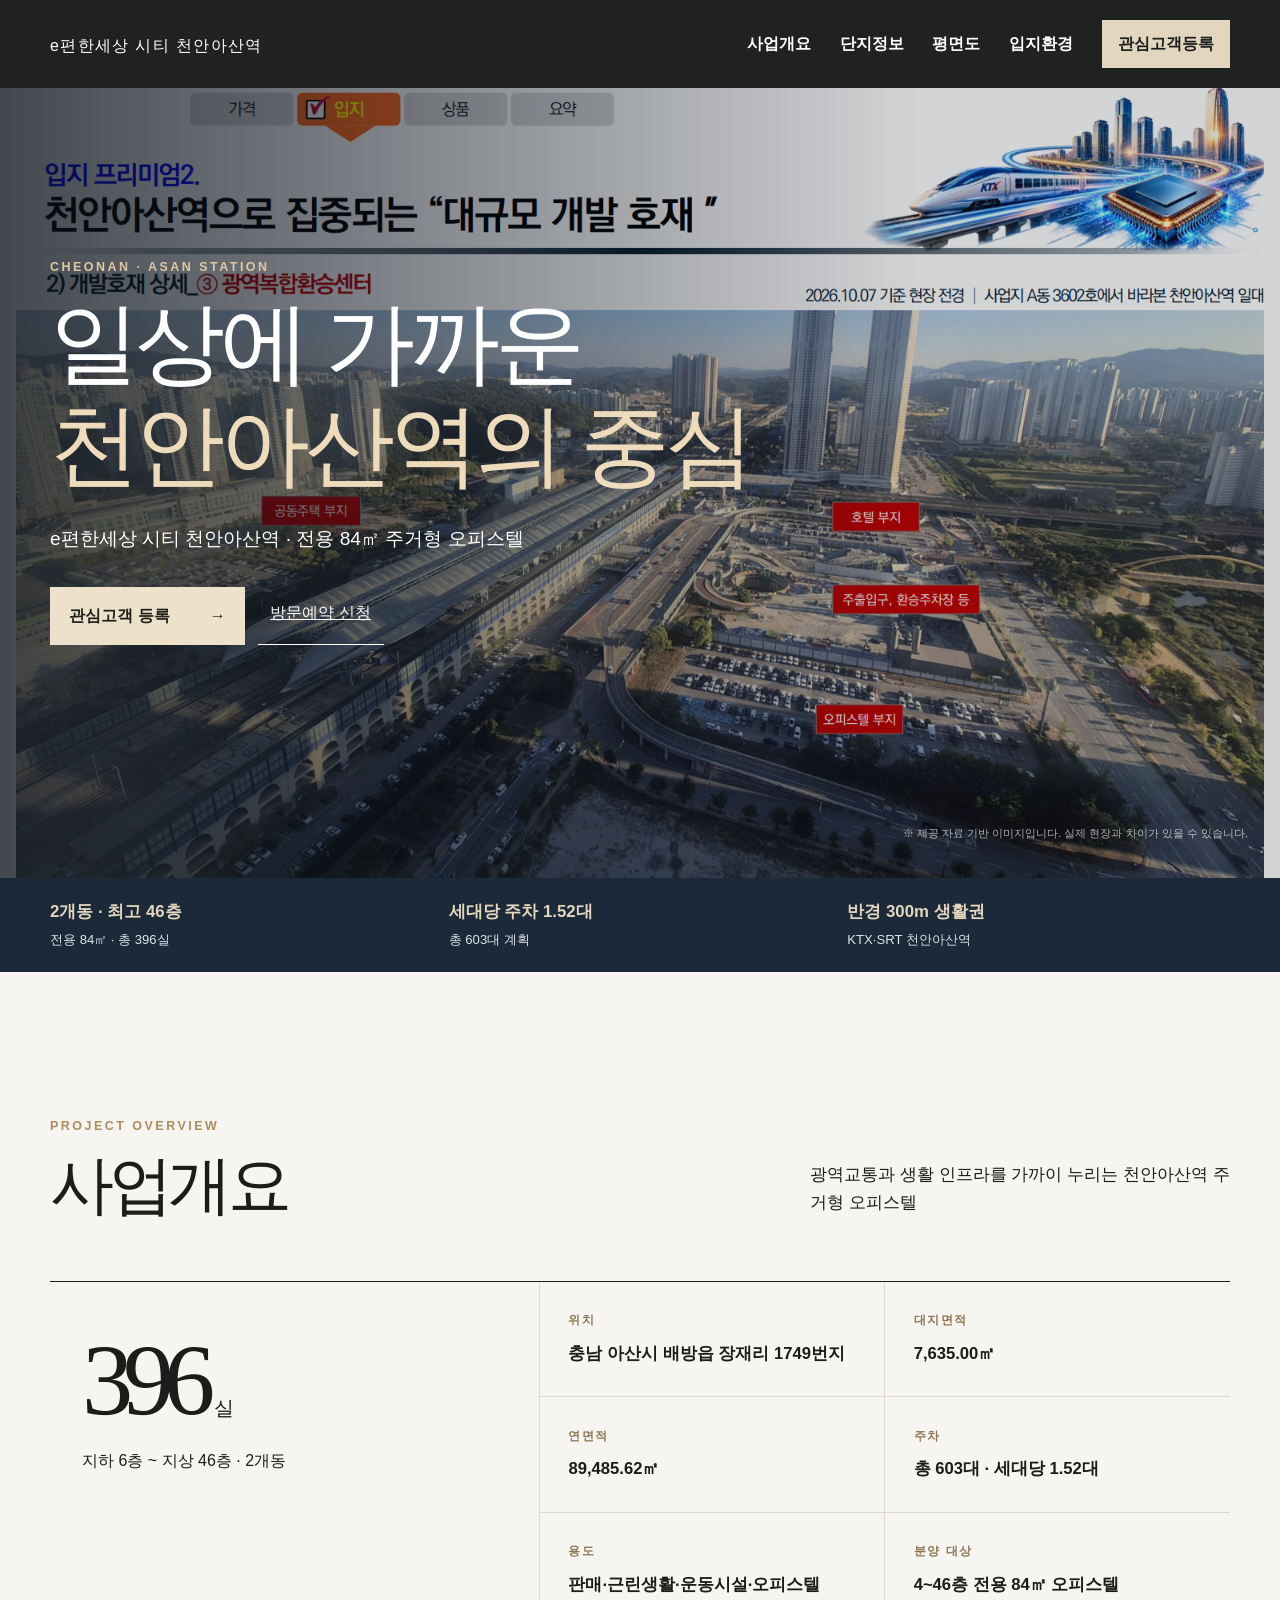
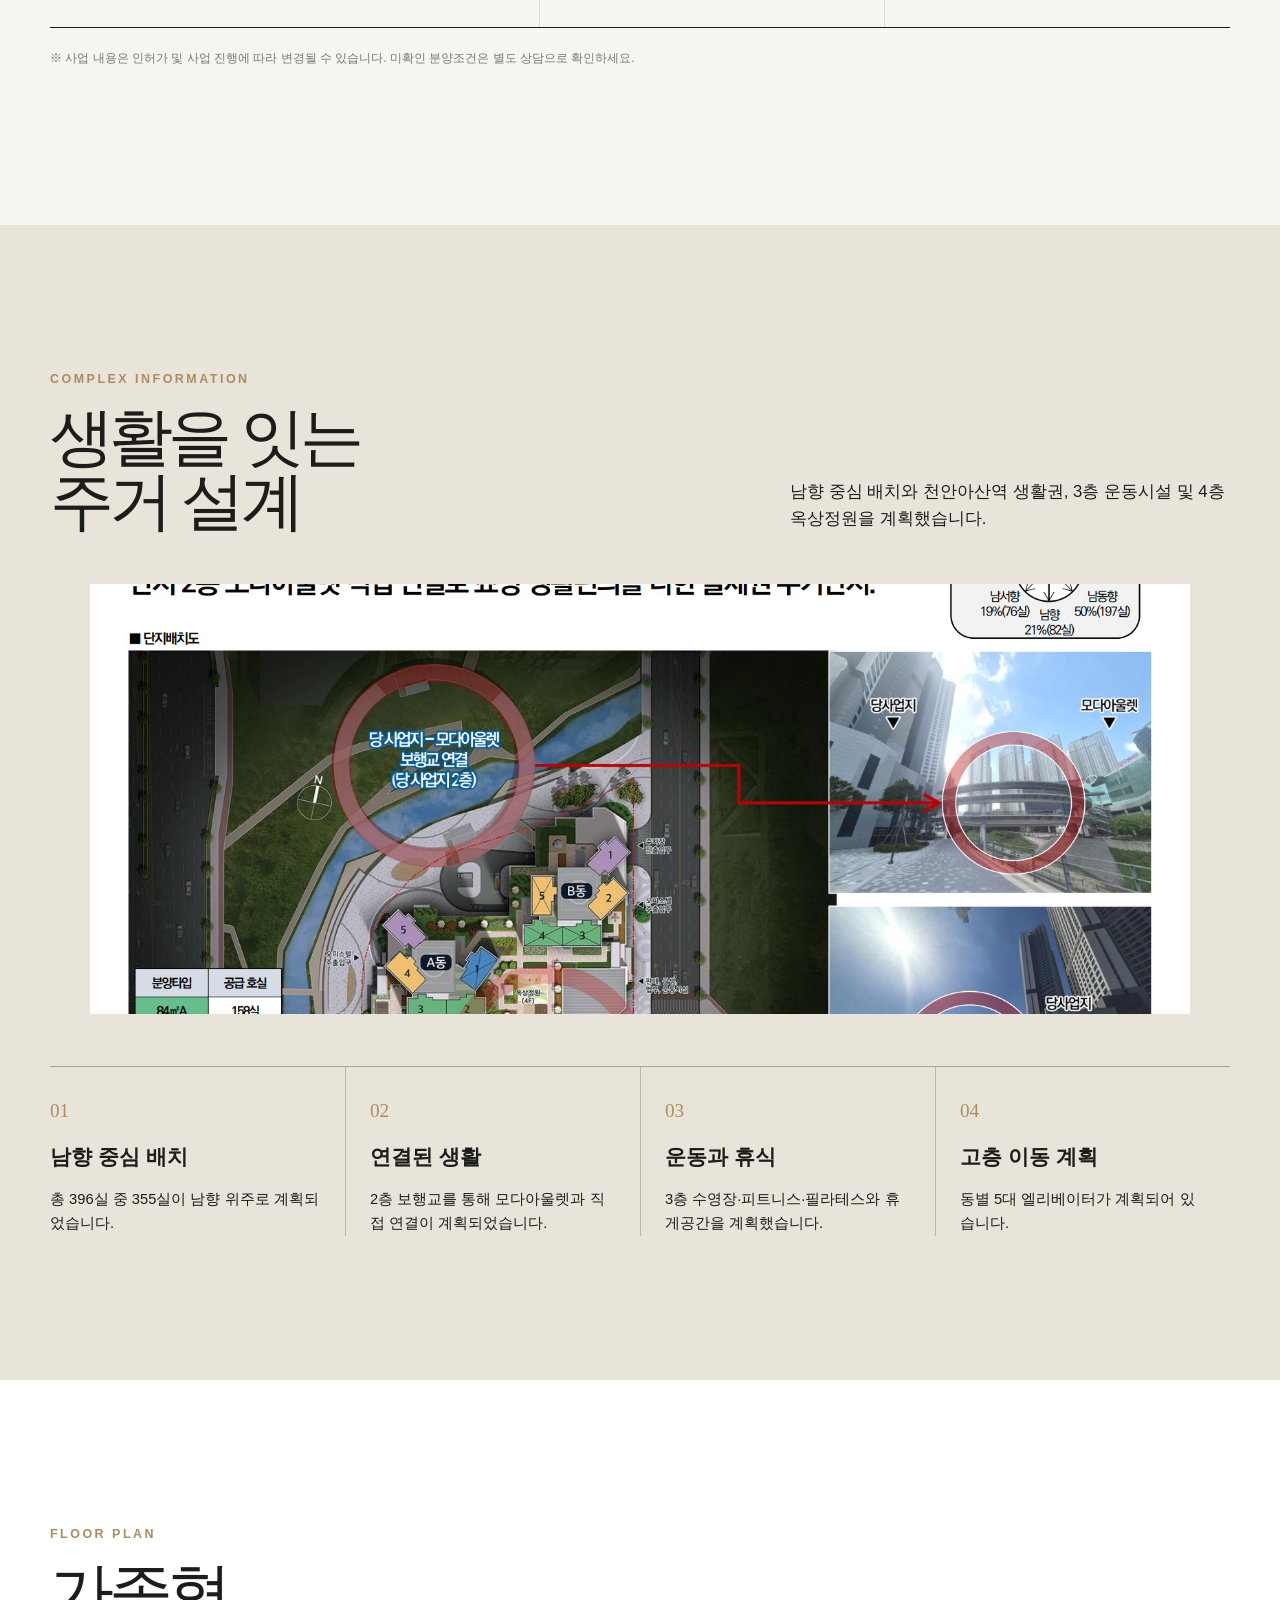
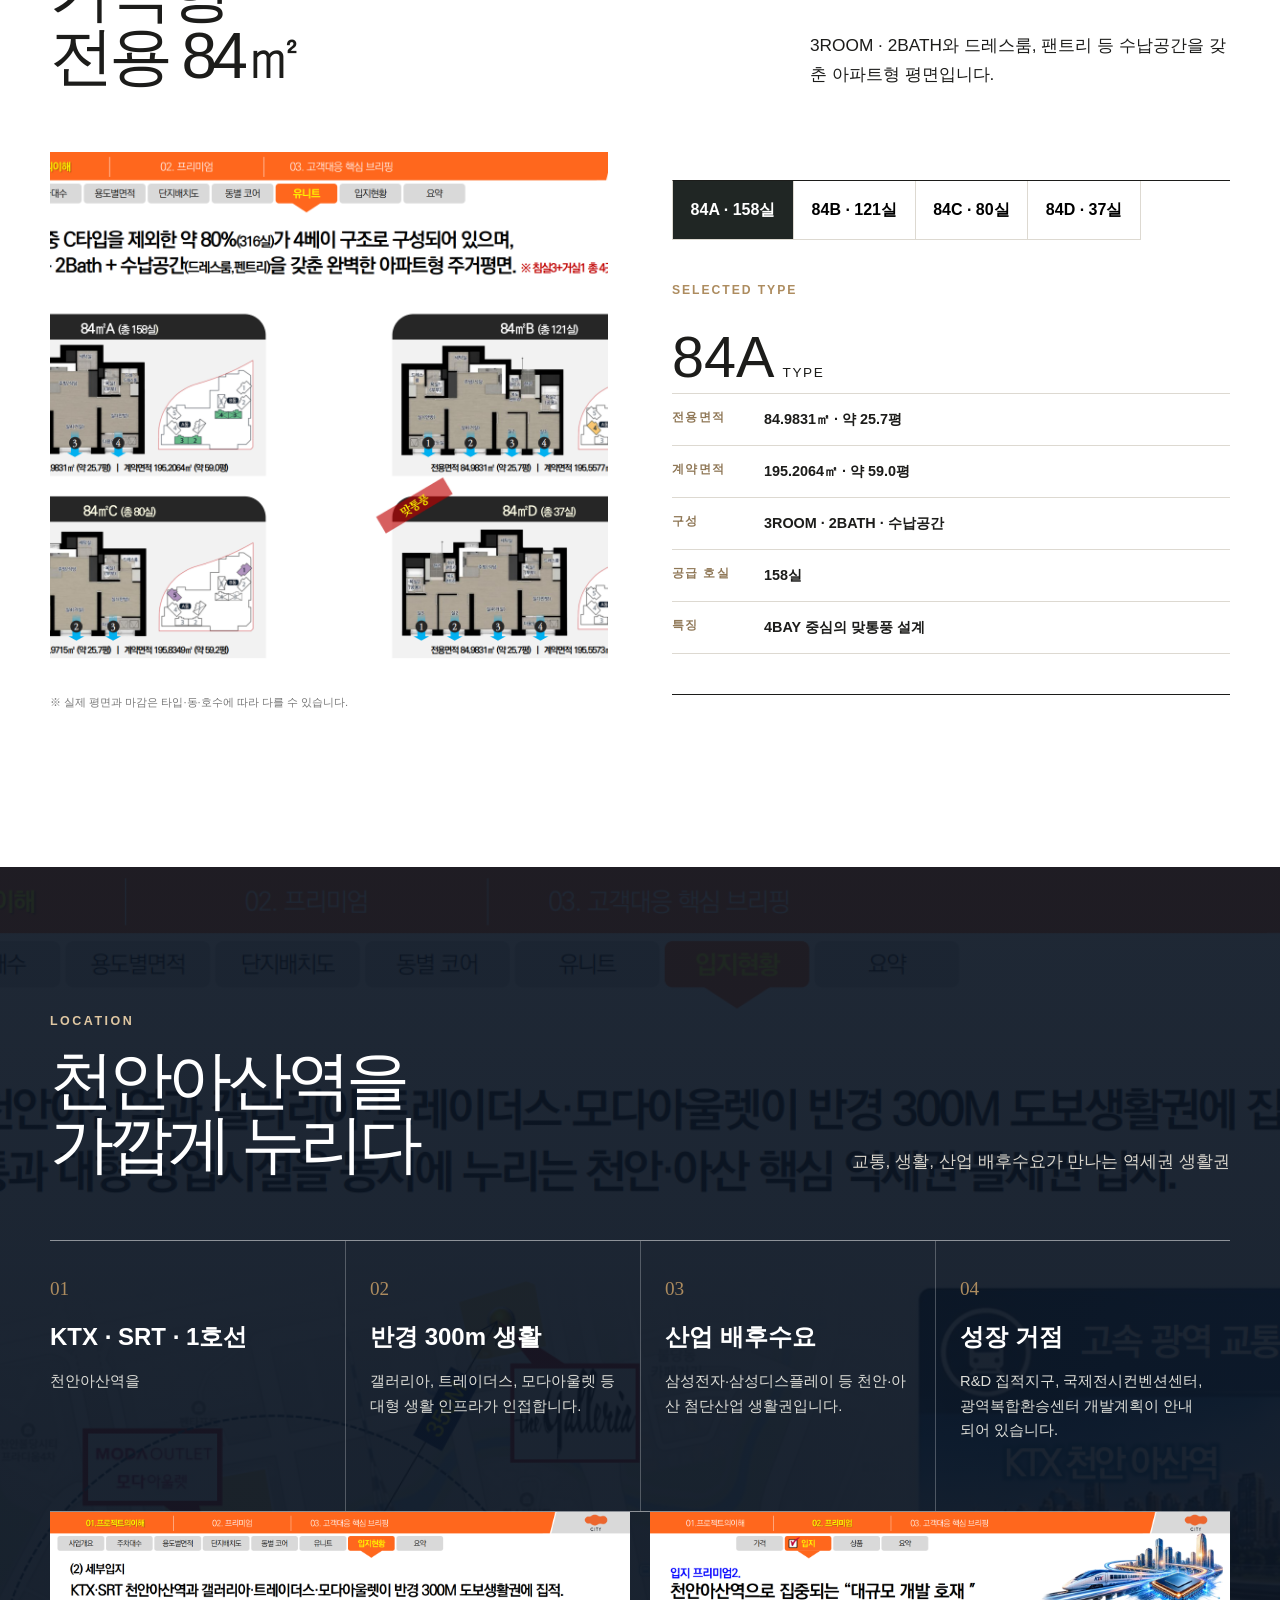
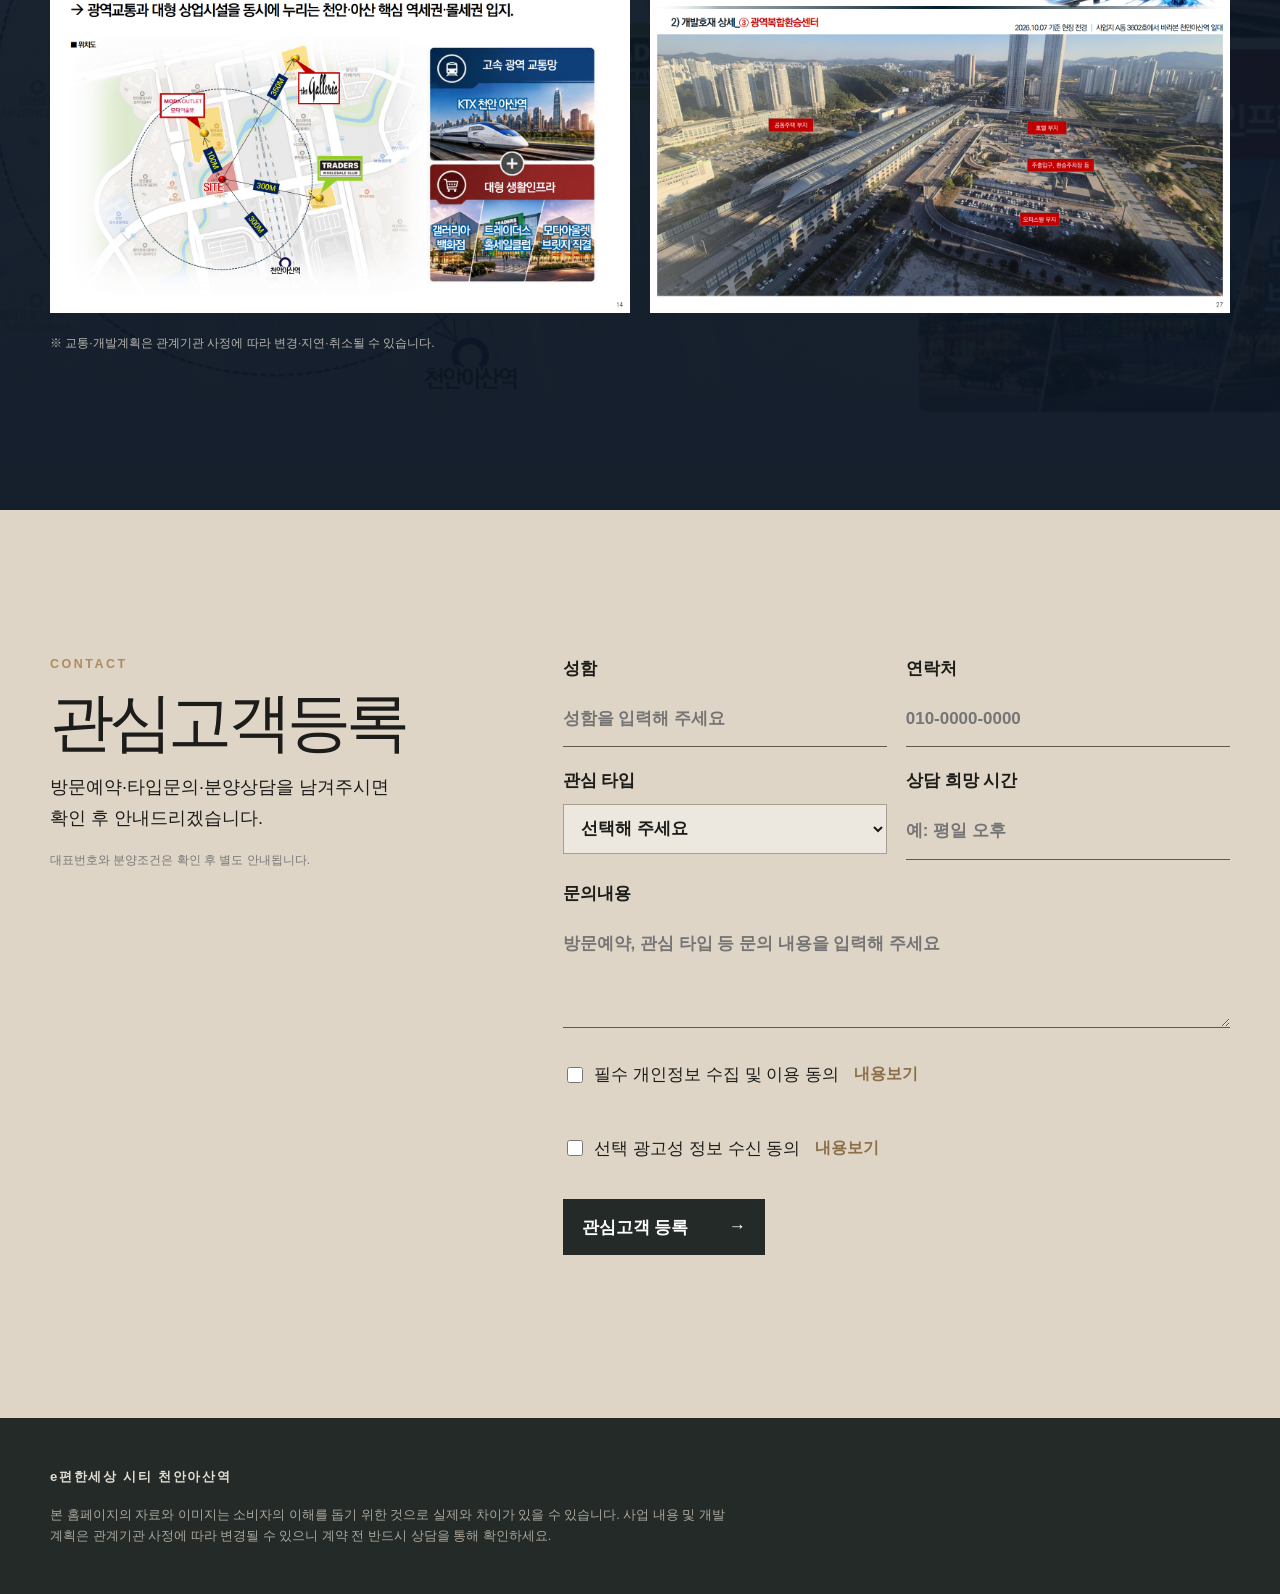
==== commit 26b5d0ba: "Add privacy consent popup to Cheonan draft" ====
--- a/index.html
+++ b/index.html
@@ -10,6 +10,8 @@
 <link rel="stylesheet" href="styles.css" /><link rel="stylesheet" href="consent.css" /><link rel="stylesheet" href="consultation.css" />
 <style>
 .hero-image{background:linear-gradient(90deg,rgba(8,15,25,.76),rgba(8,15,25,.18) 72%),url('/view.png') center/cover}.location{background:linear-gradient(rgba(12,22,36,.92),rgba(12,22,36,.96)),url('/location.png') center/cover}.hero-caption{max-width:460px;text-align:right}.source-note{font-size:.75rem;color:#777}.quick-points{background:#1b2938;color:#fff;padding:1.25rem 0}.quick-points .shell{display:grid;grid-template-columns:repeat(3,1fr);gap:1rem}.quick-points b{display:block;color:#e3d6bf;font-size:1.05rem}.quick-points span{font-size:.82rem;color:#dce3eb}.media-grid{display:grid;grid-template-columns:1fr 1fr;gap:1.25rem}.media-grid figure{margin:0;overflow:hidden;background:#fff}.media-grid img{width:100%;display:block}.cta-row{display:flex;gap:.8rem;flex-wrap:wrap}.cta-row a:last-child{color:#fff;border-bottom:1px solid #fff;padding:.8rem}.site-footer-link{color:#e3d6bf}@media(max-width:600px){.quick-points .shell{grid-template-columns:1fr}.quick-points{padding:1rem 0}.media-grid{grid-template-columns:1fr}.hero h1{font-size:2.9rem}}
+
+#consent-modal{position:fixed;inset:0;z-index:100;display:grid;place-items:center;padding:16px;background:rgba(3,16,35,.78)}#consent-modal[hidden]{display:none}.consent-modal__backdrop{position:absolute;inset:0}.consent-modal__panel{position:relative;z-index:1;width:min(560px,100%);max-height:min(760px,calc(100vh - 32px));overflow:auto;background:#fdfbf7;color:#132b4a;padding:32px 44px 28px;box-shadow:0 24px 64px rgba(0,0,0,.38)}.consent-modal__eyebrow{margin:0 0 16px;color:#aa7721;font-size:.74rem;font-weight:900;letter-spacing:.2em}.consent-modal__panel h3{margin:0 0 32px;font-size:clamp(1.8rem,5vw,2.4rem);line-height:1.2;letter-spacing:-.06em}.consent-modal__close{position:absolute;right:24px;top:20px;width:44px;height:44px;border:0;background:#16355c;color:#fff;font-size:2.2rem;line-height:1;cursor:pointer}.privacy-detail{display:grid;grid-template-columns:110px 1fr;gap:16px;padding:22px 0;border-top:1px solid #dfd8cb}.privacy-detail strong{color:#aa7721;font-size:.9rem}.privacy-detail p{margin:0;font-weight:700;line-height:1.65}.consent-confirm{display:flex;width:100%;justify-content:center;margin-top:28px;padding:16px;border:0;background:#dec27f;color:#102a49;font:inherit;font-size:1rem;font-weight:900;cursor:pointer}@media(max-width:520px){.consent-modal__panel{padding:28px 28px 24px}.consent-modal__panel h3{margin-bottom:24px}.privacy-detail{grid-template-columns:1fr;gap:5px;padding:16px 0}.consent-modal__close{right:16px;top:14px}}
 </style></head>
 <body><a class="skip-link" href="#overview">본문으로 바로가기</a>
 <header class="site-header"><a class="brand" href="#top" aria-label="e편한세상 시티 천안아산역 처음으로"><strong>e편한세상 시티 천안아산역</strong></a><button class="menu-toggle" type="button" aria-label="메뉴 열기" aria-expanded="false">메뉴</button><nav class="main-nav" aria-label="주요 메뉴"><a href="#overview">사업개요</a><a href="#complex">단지정보</a><a href="#plans">평면도</a><a href="#location">입지환경</a><a class="nav-cta" href="#register">관심고객등록</a></nav></header>
@@ -21,5 +23,5 @@
 <section id="location" class="section location"><div class="shell"><p class="eyebrow light">LOCATION</p><div class="section-heading light-heading"><h2>천안아산역을<br />가깝게 누리다</h2><p>교통, 생활, 산업 배후수요가 만나는 역세권 생활권</p></div><div class="location-grid"><article><span>01</span><h3>KTX · SRT · 1호선</h3><p>천안아산역을 기반으로 광역교통망 이용이 가능한 위치입니다.</p></article><article><span>02</span><h3>반경 300m 생활</h3><p>갤러리아, 트레이더스, 모다아울렛 등 대형 생활 인프라가 인접합니다.</p></article><article><span>03</span><h3>산업 배후수요</h3><p>삼성전자·삼성디스플레이 등 천안·아산 첨단산업 생활권입니다.</p></article><article><span>04</span><h3>성장 거점</h3><p>R&D 집적지구, 국제전시컨벤션센터, 광역복합환승센터 개발계획이 안내되어 있습니다.</p></article></div><div class="media-grid"><figure><img src="/location.png" alt="천안아산역 인근 입지 자료" /></figure><figure><img src="/view.png" alt="천안아산역 일대 조망 자료" /></figure></div><p class="location-notice">※ 교통·개발계획은 관계기관 사정에 따라 변경·지연·취소될 수 있습니다.</p></div></section>
 <section id="register" class="section register"><div class="shell register-grid"><div><p class="eyebrow">CONTACT</p><h2>관심고객등록</h2><p class="register-copy">방문예약·타입문의·분양상담을 남겨주시면 확인 후 안내드리겠습니다.</p><p class="source-note">대표번호와 분양조건은 확인 후 별도 안내됩니다.</p></div><form id="interest-form" class="interest-form"><label>성함<input name="name" type="text" autocomplete="name" required placeholder="성함을 입력해 주세요" /></label><label>연락처<input name="phone" type="tel" inputmode="tel" autocomplete="tel" required placeholder="010-0000-0000" /></label><label>관심 타입<select name="type" required><option value="">선택해 주세요</option><option>84A</option><option>84B</option><option>84C</option><option>84D</option><option>미정</option></select></label><label>상담 희망 시간<input name="preferredTime" type="text" placeholder="예: 평일 오후" /></label><label class="message-field">문의내용<textarea name="message" required placeholder="방문예약, 관심 타입 등 문의 내용을 입력해 주세요"></textarea></label><label class="consent"><input name="privacyConsent" type="checkbox" required />필수 개인정보 수집 및 이용 동의 <button class="consent-open" type="button" data-consent="privacy">내용보기</button></label><label class="consent"><input name="marketingConsent" type="checkbox" />선택 광고성 정보 수신 동의 <button class="consent-open" type="button" data-consent="marketing">내용보기</button></label><button class="button button-dark" type="submit">관심고객 등록 <span aria-hidden="true">→</span></button><p class="form-message" aria-live="polite"></p></form></div></section></main>
 <footer><div class="shell"><strong>e편한세상 시티 천안아산역</strong><p>본 홈페이지의 자료와 이미지는 소비자의 이해를 돕기 위한 것으로 실제와 차이가 있을 수 있습니다. 사업 내용 및 개발계획은 관계기관 사정에 따라 변경될 수 있으니 계약 전 반드시 상담을 통해 확인하세요.</p></div></footer>
-<div id="consent-modal" class="consent-modal" hidden><div class="consent-modal__backdrop" data-consent-close></div><section class="consent-modal__panel" role="dialog" aria-modal="true" aria-labelledby="consent-modal-title"><button class="consent-modal__close" type="button" data-consent-close aria-label="닫기">×</button><h3 id="consent-modal-title"></h3><div id="consent-modal-content"></div></section></div>
-<script src="script.js"></script></body></html>+<div id="consent-modal" class="consent-modal" hidden><div class="consent-modal__backdrop" data-consent-close></div><section class="consent-modal__panel" role="dialog" aria-modal="true" aria-labelledby="consent-modal-title"><button class="consent-modal__close" type="button" data-consent-close aria-label="닫기">×</button><p class="consent-modal__eyebrow">REQUIRED CONSENT</p><h3 id="consent-modal-title">개인정보 수집 및 이용 동의</h3><div id="consent-modal-content"><div class="privacy-detail"><strong>수집 항목</strong><p>이름, 연락처, 관심 타입, 모델하우스 방문 예정일, 알고싶은 정보</p></div><div class="privacy-detail"><strong>수집·이용 목적</strong><p>분양 상담 신청 처리, 고객 문의 응대, 방문상담 및 고객이 요청한 상담 관련 안내</p></div><div class="privacy-detail"><strong>보유 및 이용기간</strong><p>상담 목적 달성 후 지체 없이 파기합니다. 다만 관계 법령에 따라 보존할 필요가 있는 경우 해당 법령에서 정한 기간 동안 보관할 수 있습니다.</p></div><div class="privacy-detail"><strong>동의 거부 권리</strong><p>개인정보 수집 및 이용에 대한 동의를 거부할 권리가 있습니다. 다만 필수 개인정보 수집·이용에 동의하지 않을 경우 관심고객 등록 및 상담 신청이 제한될 수 있습니다.</p></div></div><button class="consent-confirm" type="button" data-consent-close>확인</button></section></div>
+<script src="script.js"></script><script>document.addEventListener('DOMContentLoaded',()=>{const modal=document.querySelector('#consent-modal');const openers=document.querySelectorAll('.consent-open[data-consent="privacy"]');const close=()=>{modal.hidden=true;document.body.classList.remove('modal-open')};openers.forEach(b=>b.addEventListener('click',e=>{e.preventDefault();e.stopPropagation();modal.hidden=false;document.body.classList.add('modal-open')}));modal.querySelectorAll('[data-consent-close]').forEach(b=>b.addEventListener('click',close));});</script></body></html>
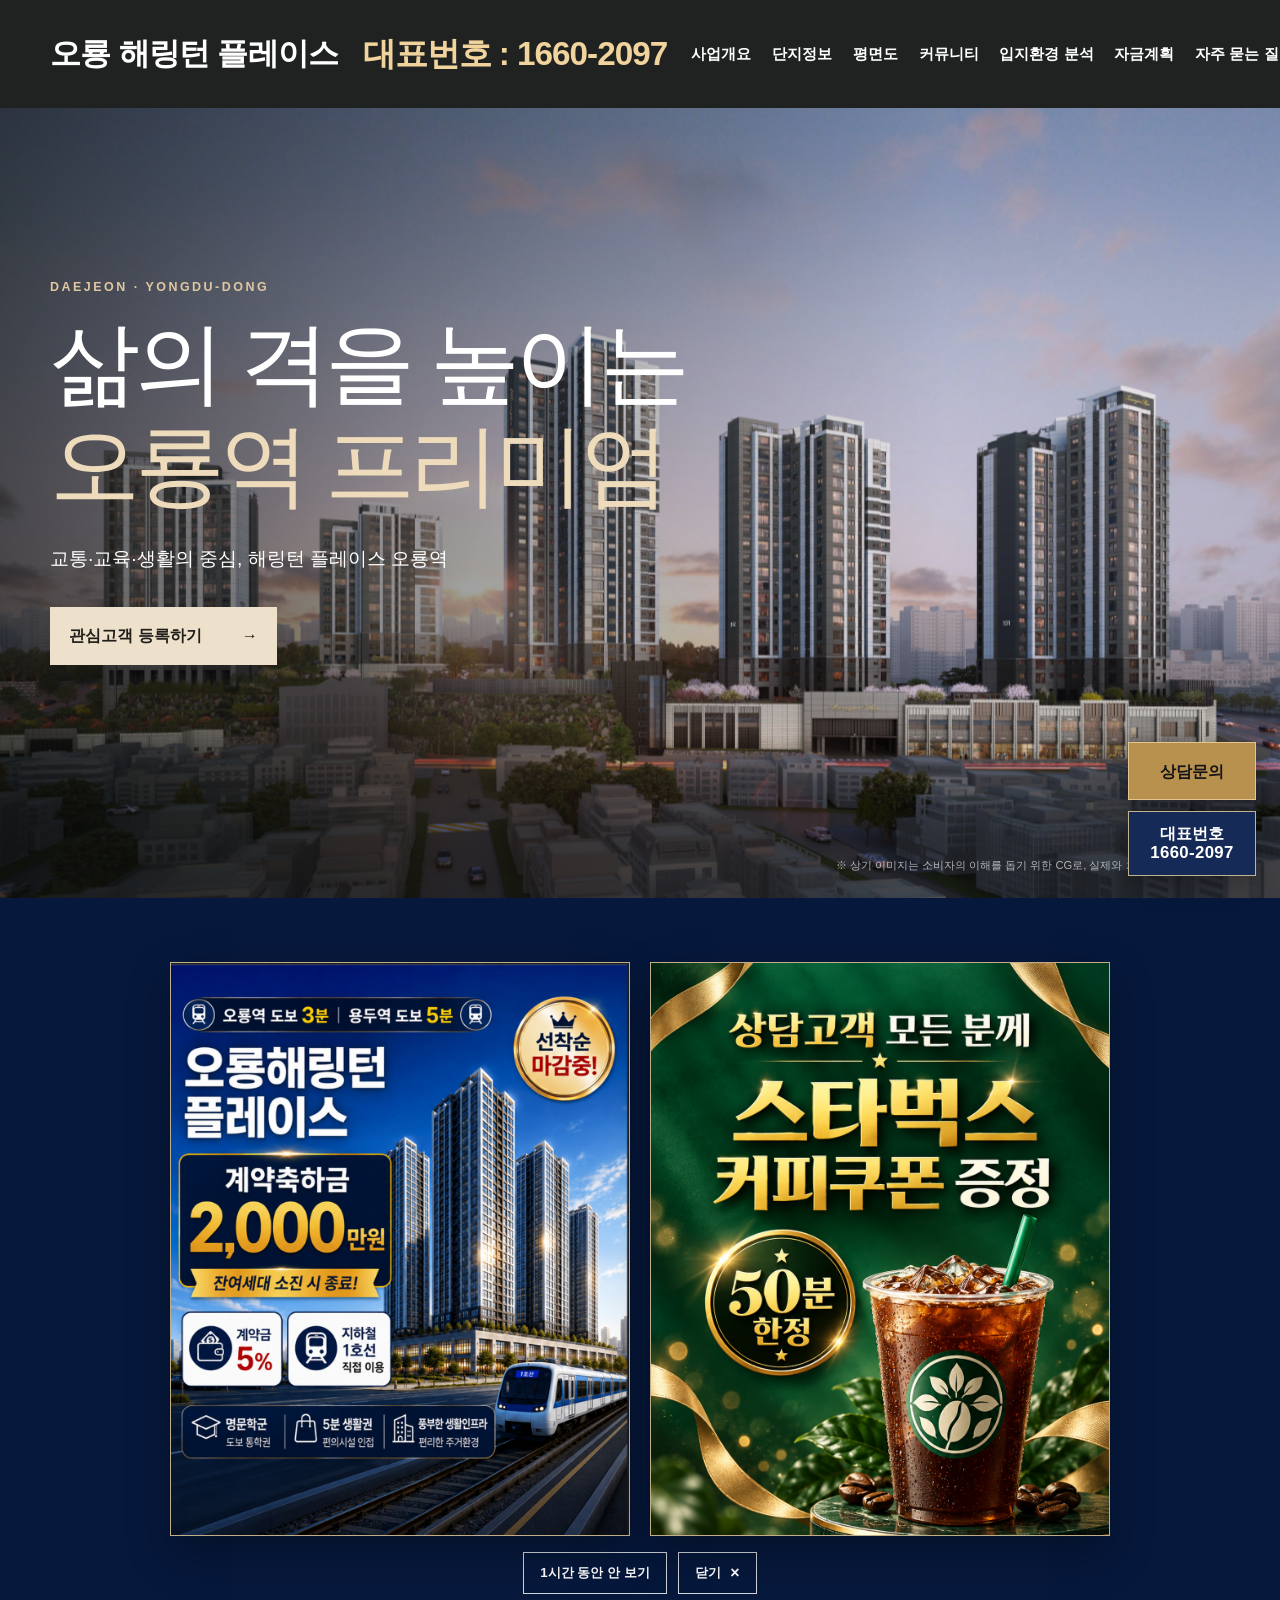
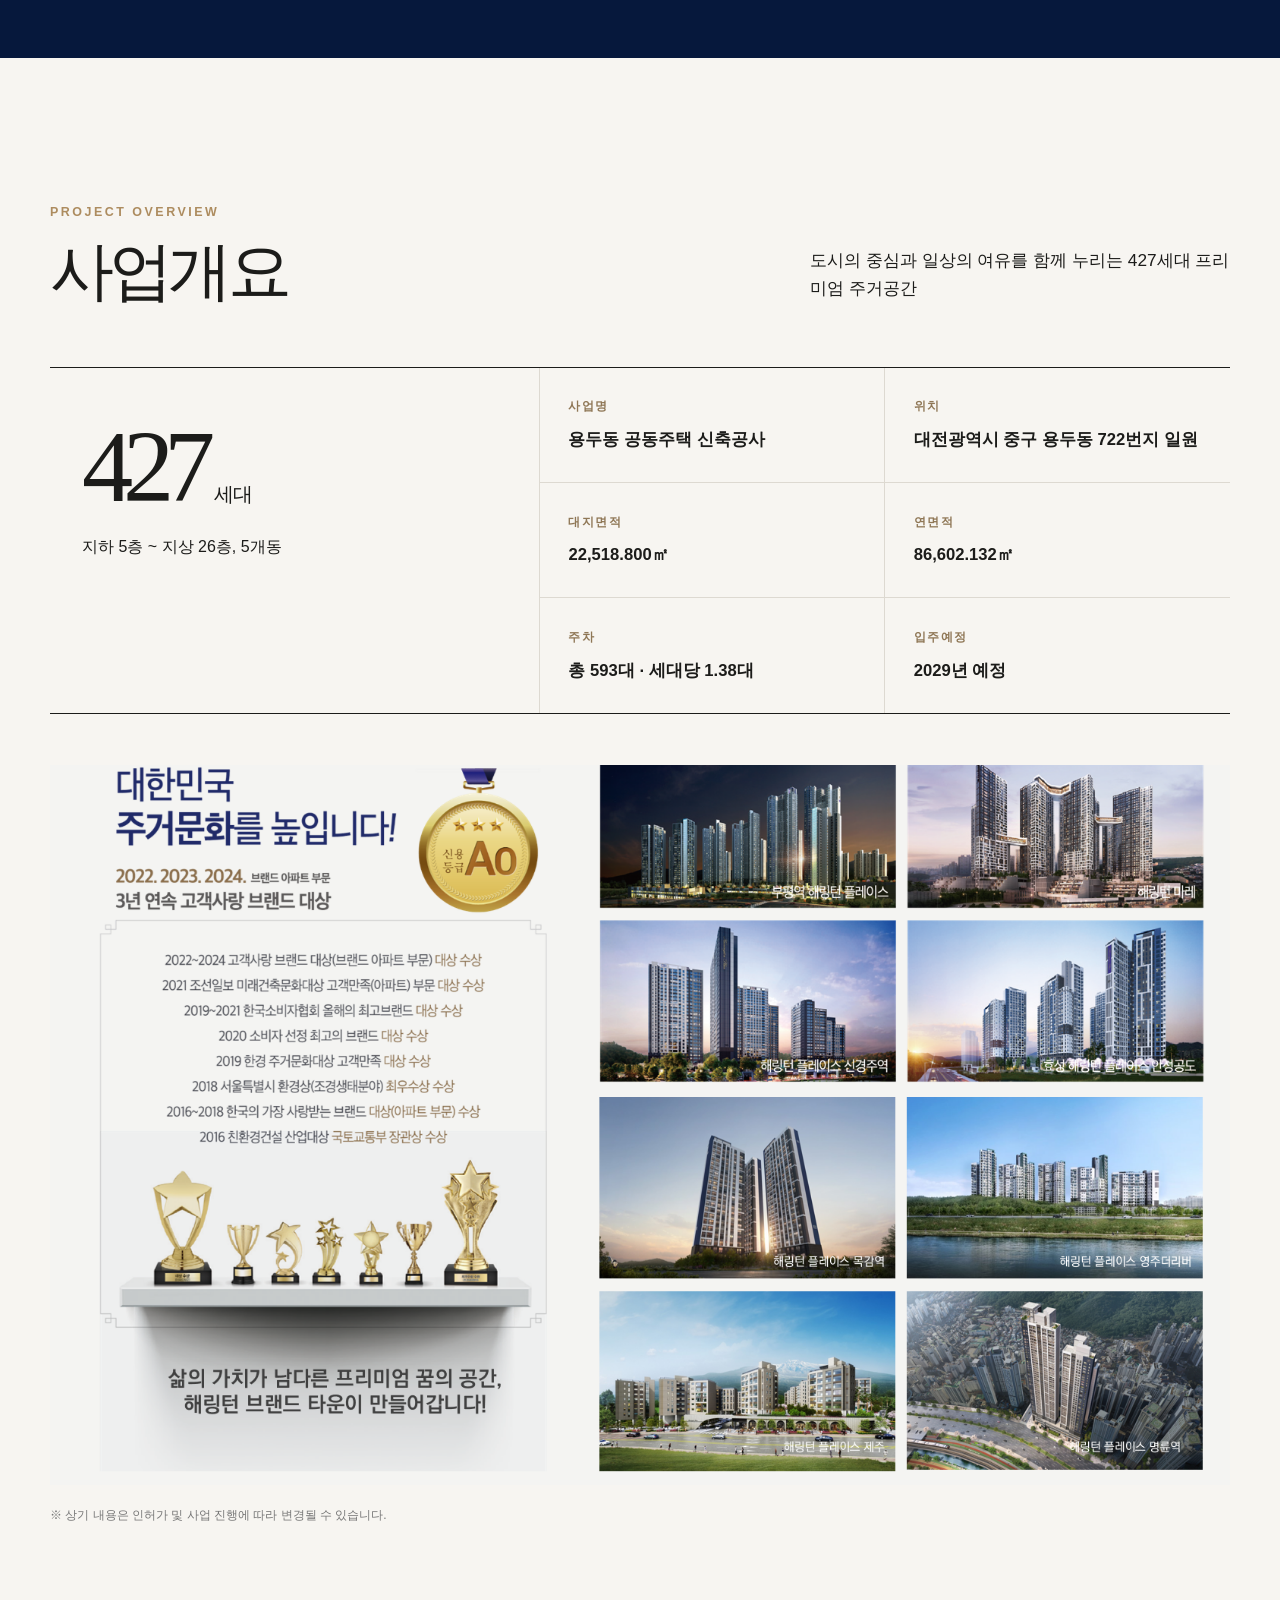
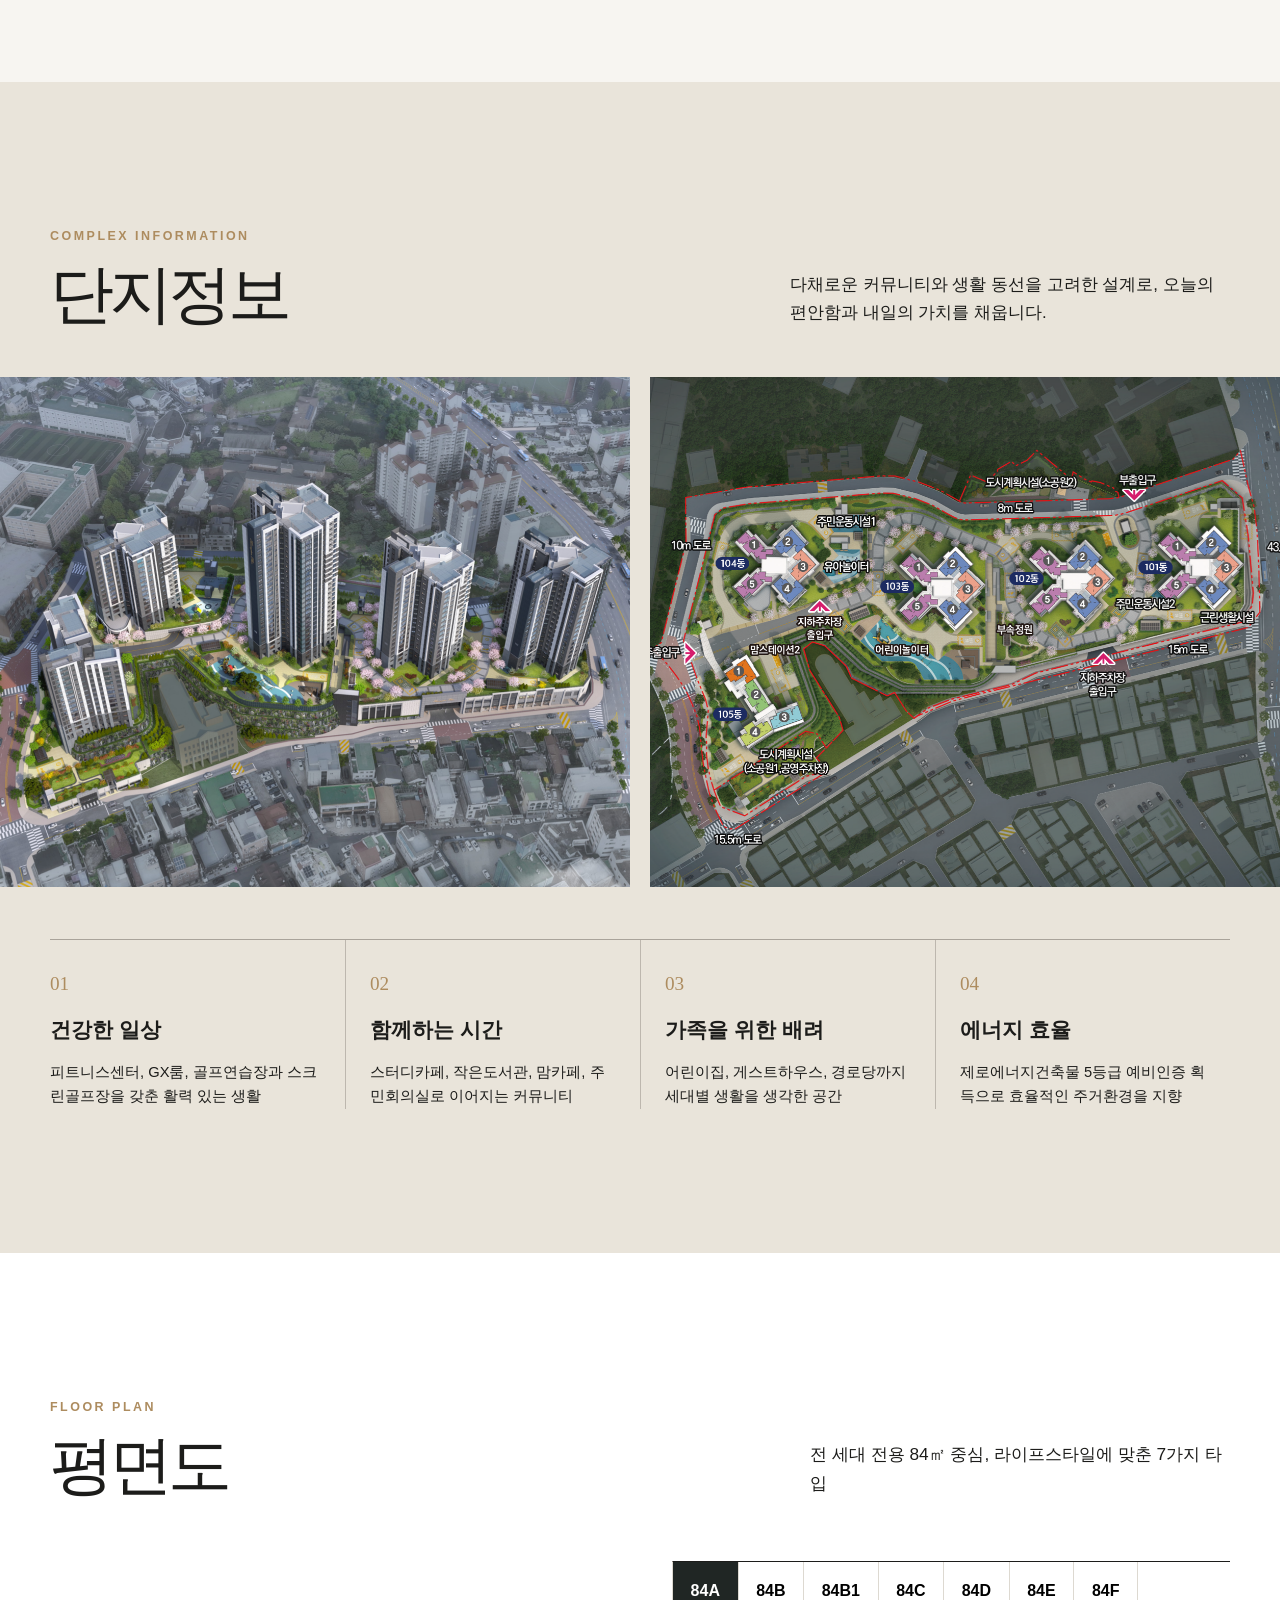
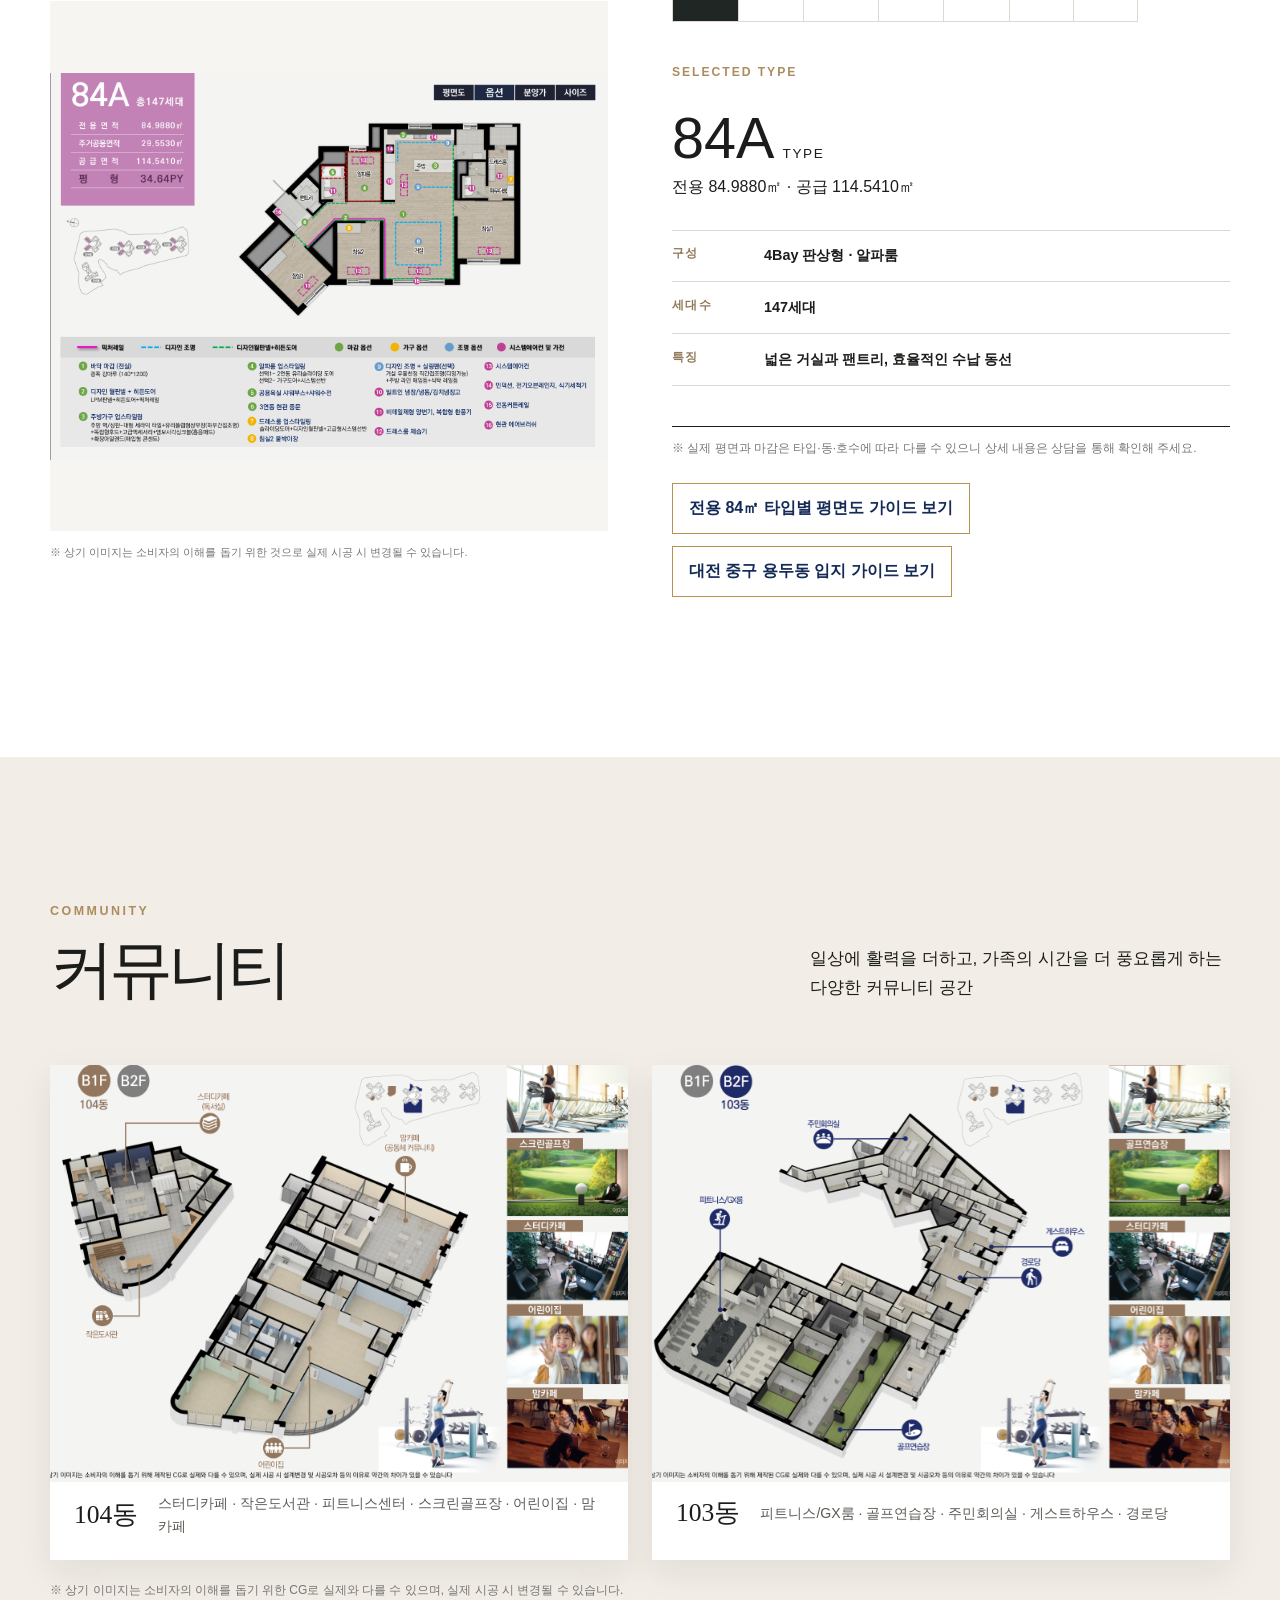
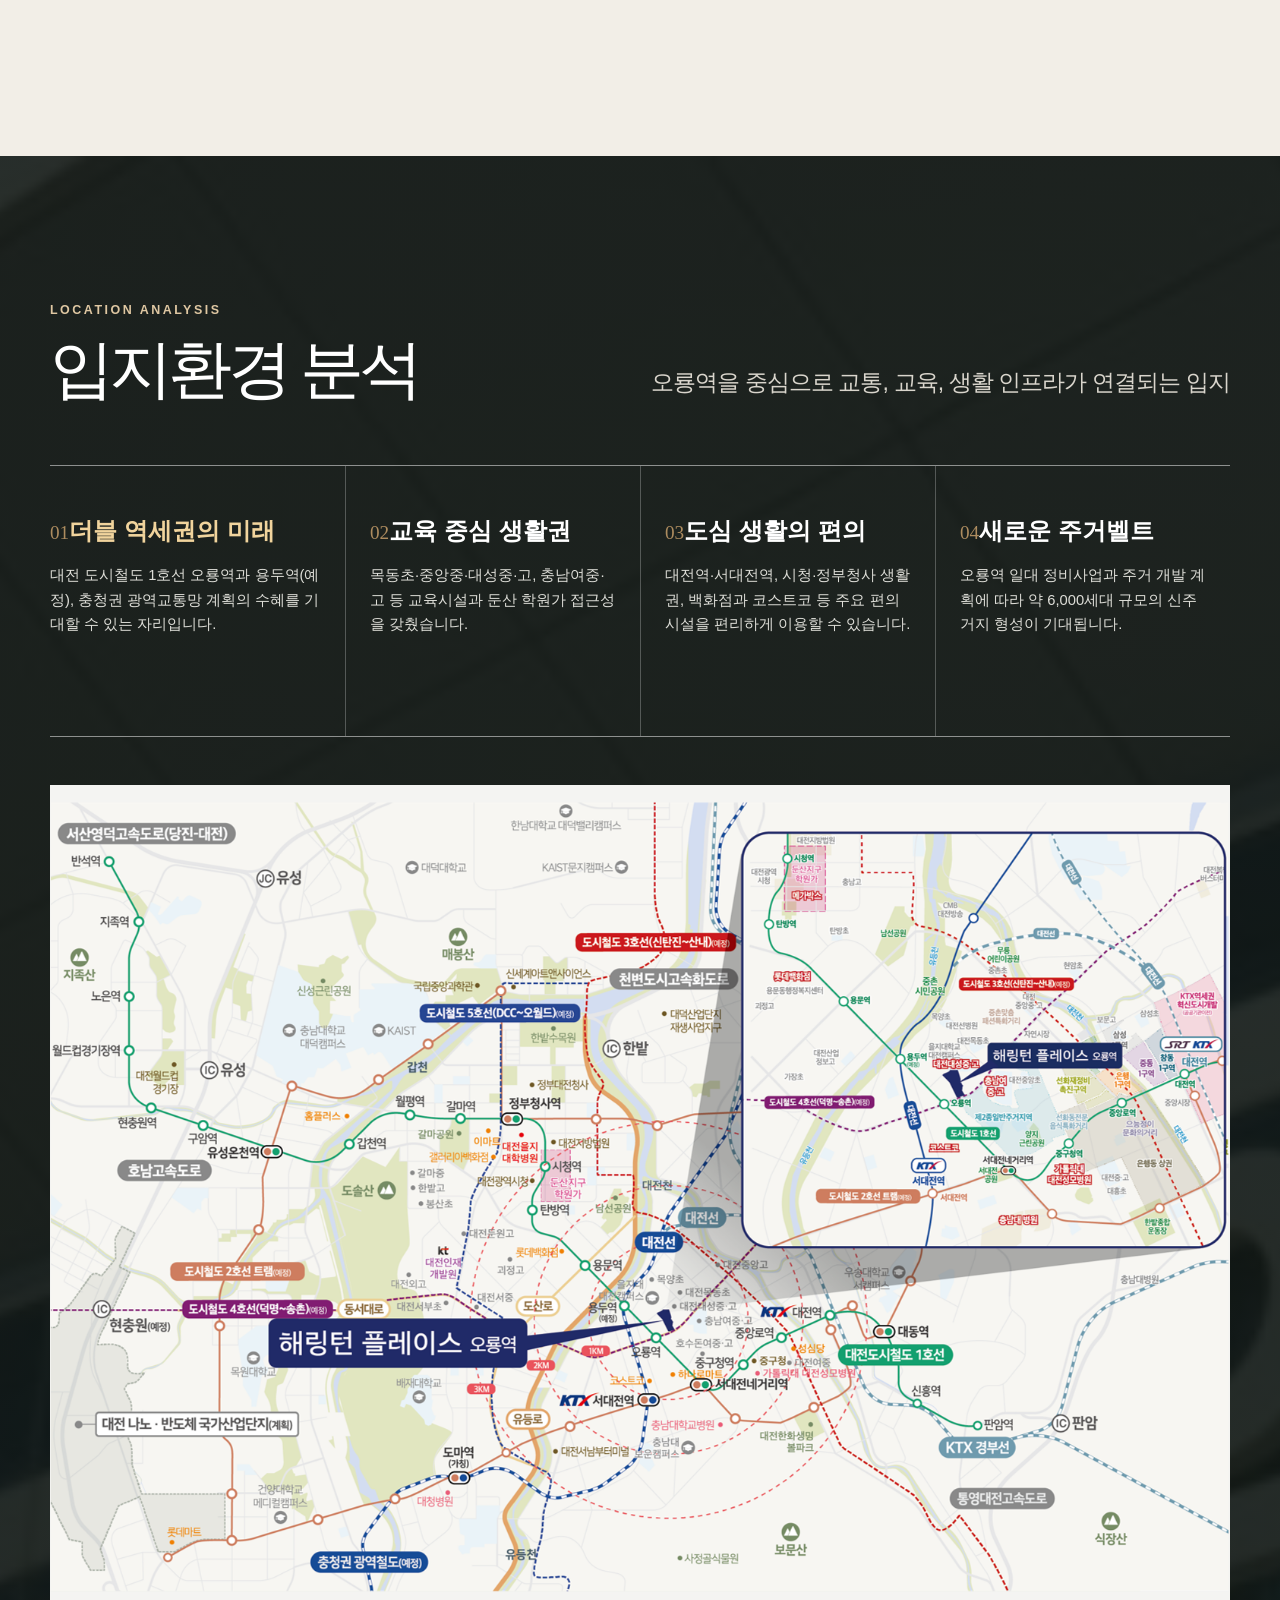
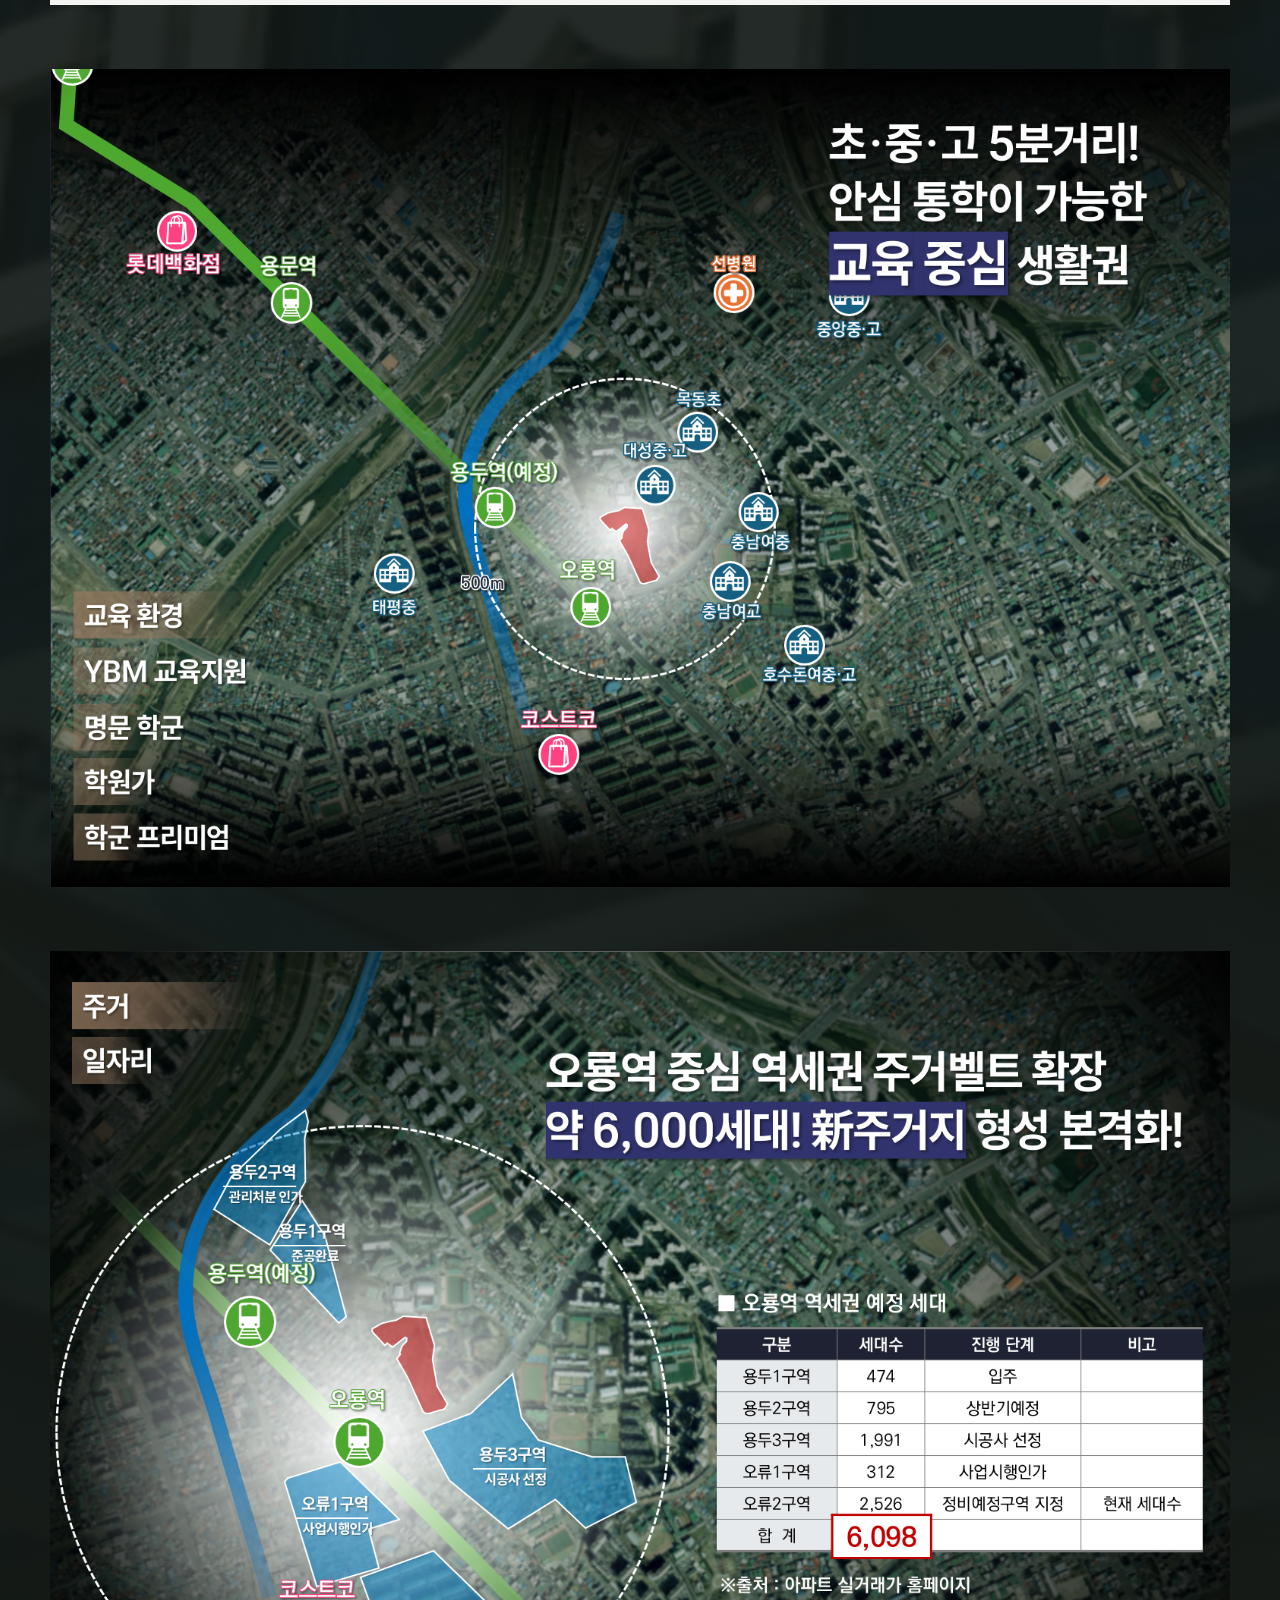
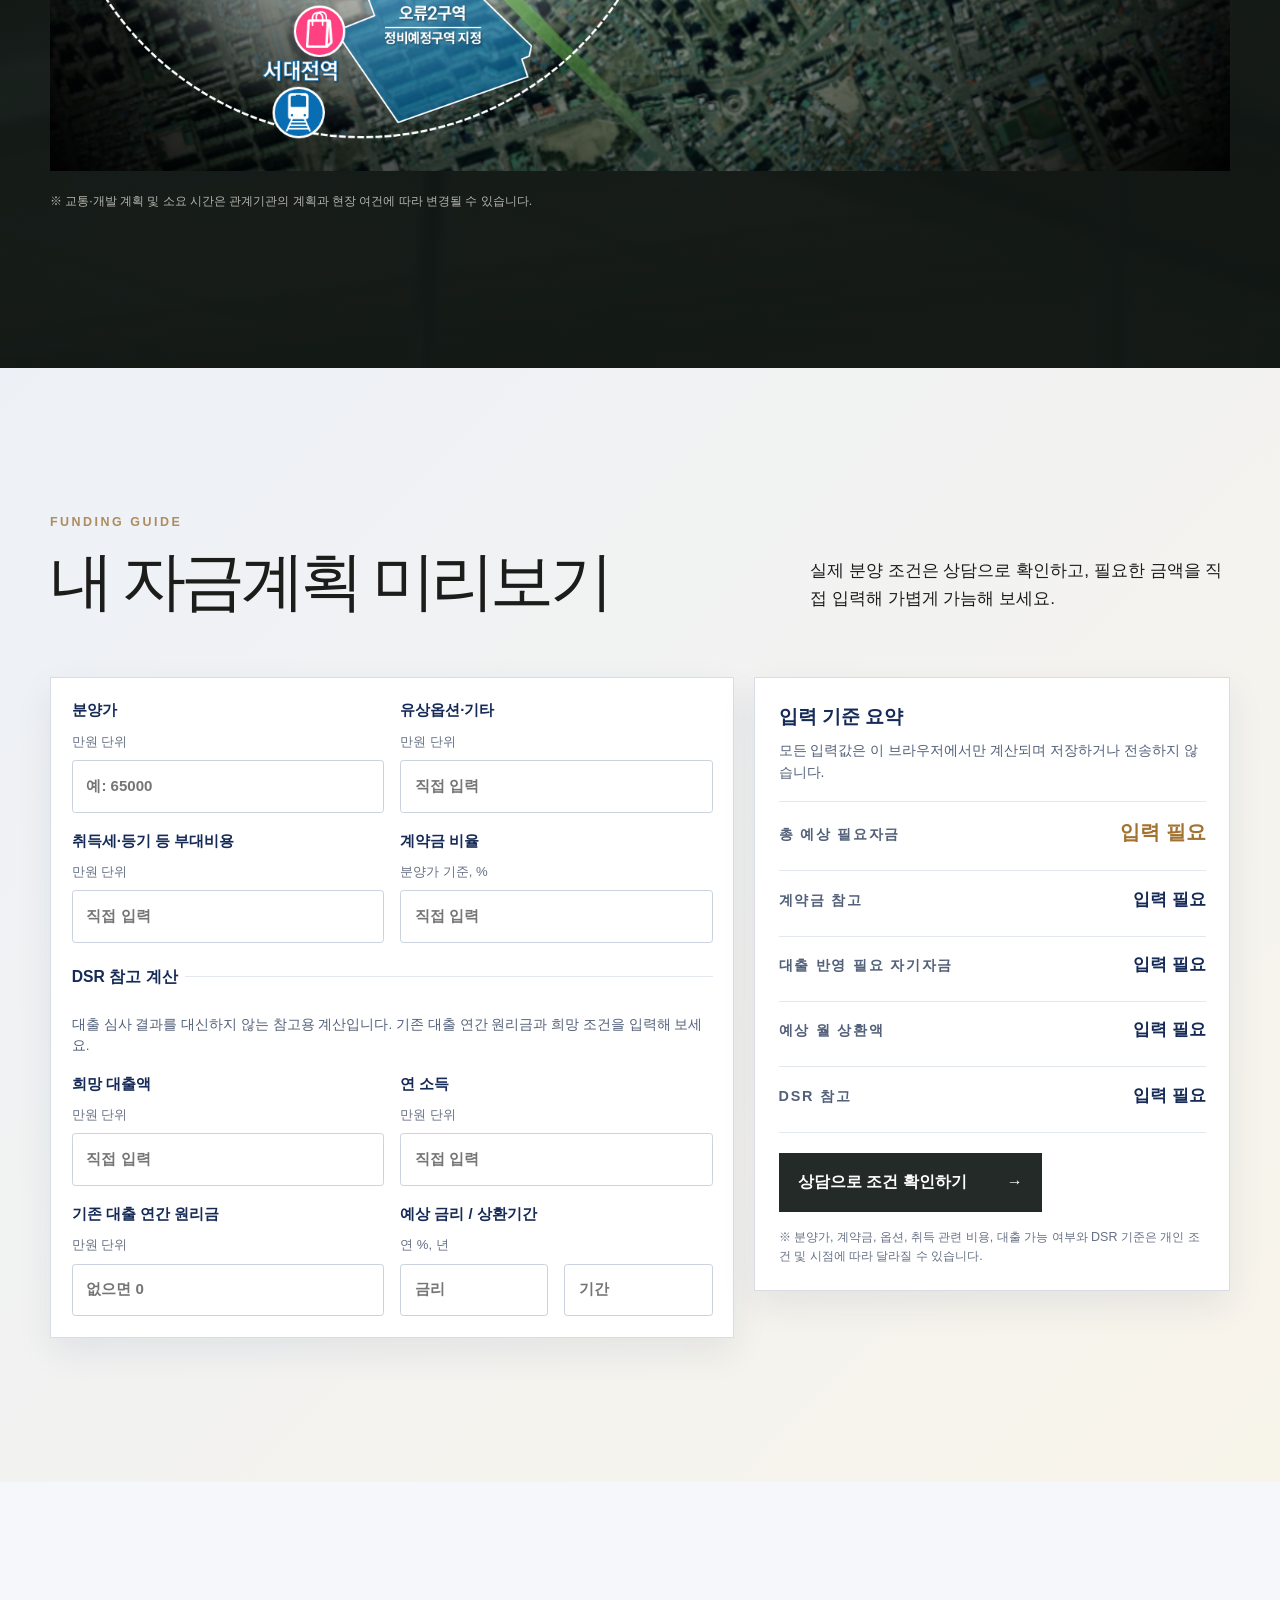
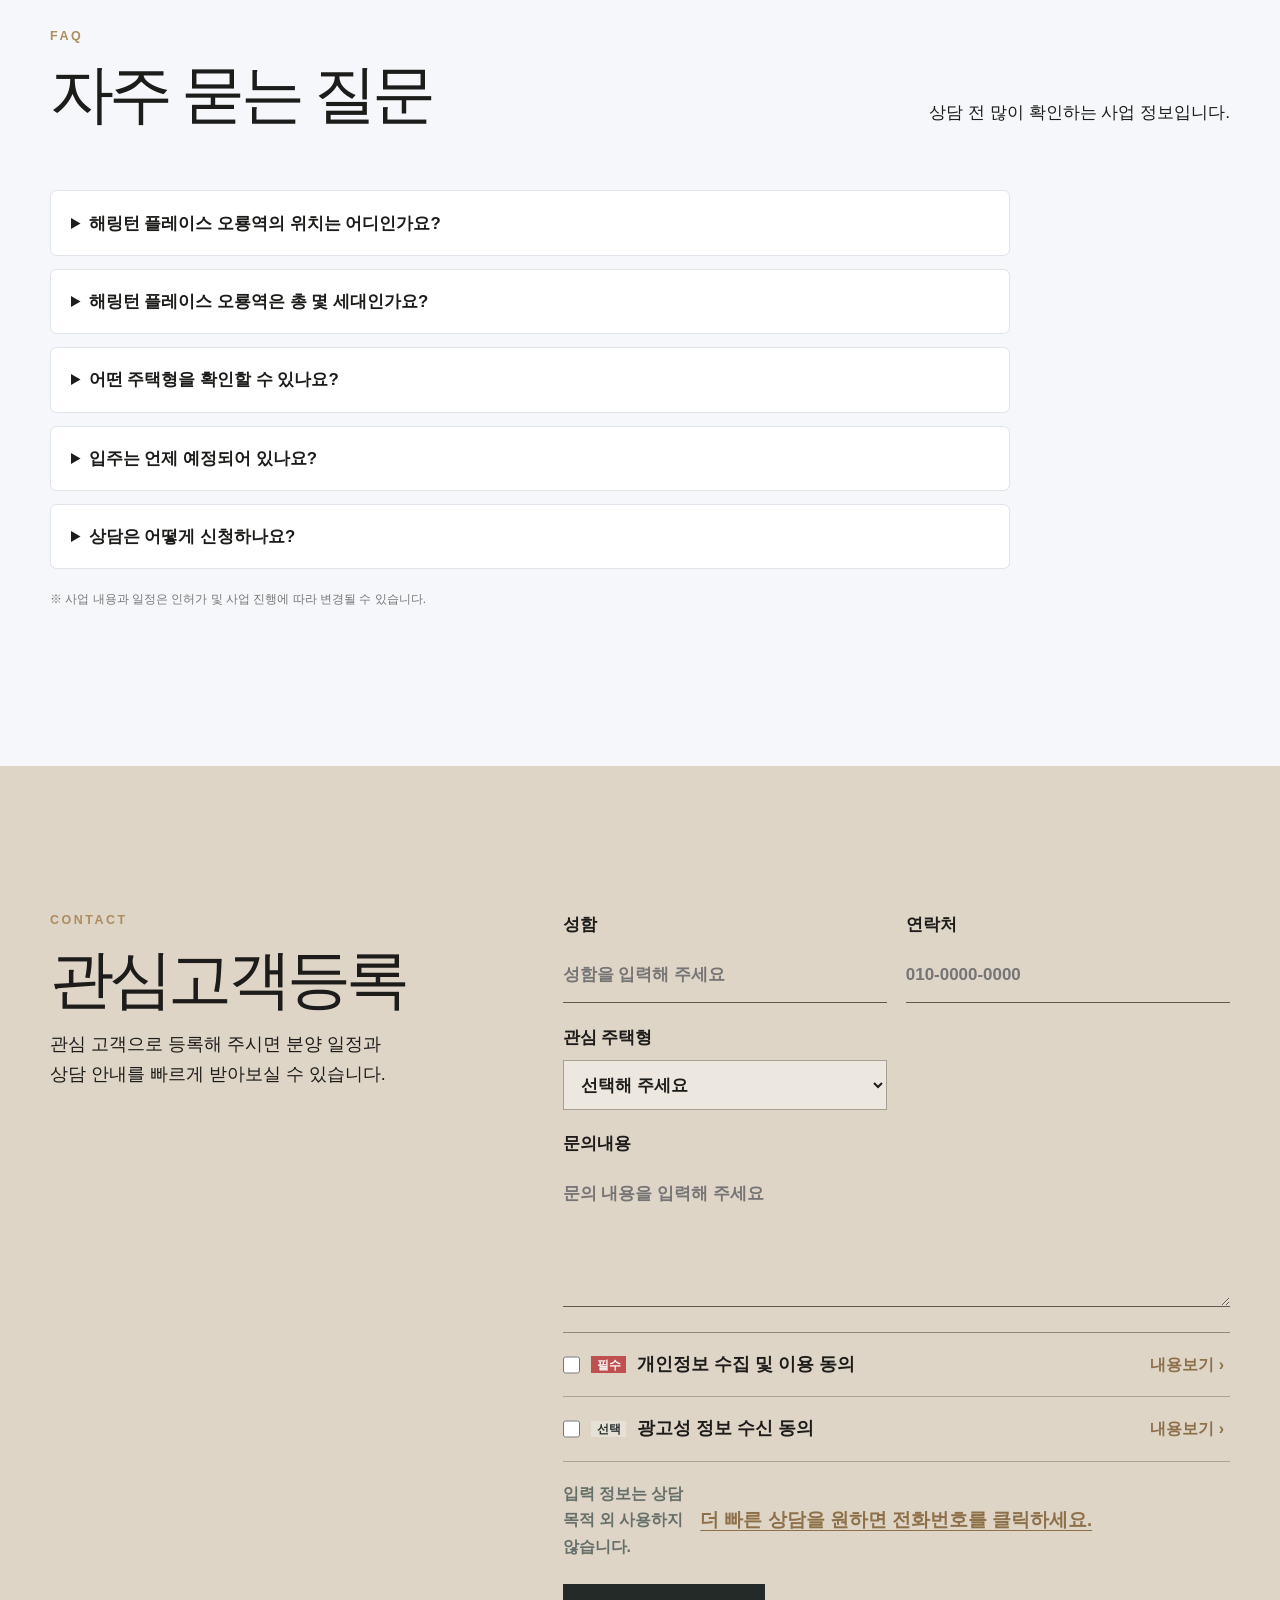
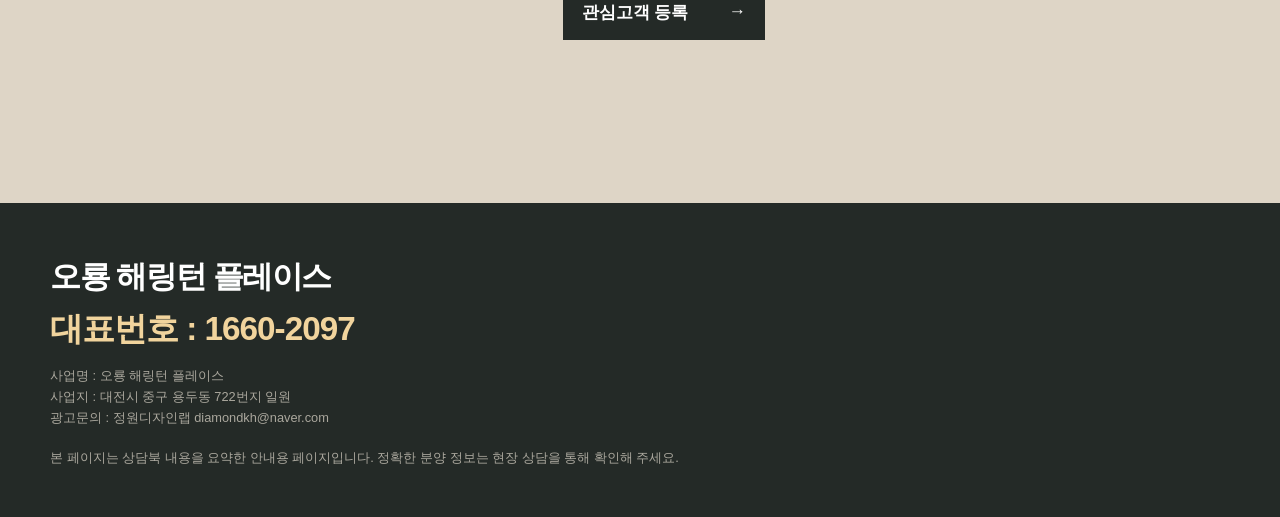
==== commit 095feb65: "fix: keep phone links working when tracking is unavailable Keep tel links usable when the Google tag" ====
--- a/index.html
+++ b/index.html
@@ -1,27 +1,407 @@
 <!doctype html>
-<html lang="ko"><head>
-<meta charset="UTF-8" /><meta name="viewport" content="width=device-width, initial-scale=1.0" />
-<meta name="robots" content="index,follow,max-image-preview:large" />
-<link rel="canonical" href="https://www.apt-model-house.com/" />
-<title>e편한세상 시티 천안아산역 | 주거형 오피스텔</title>
-<meta name="description" content="e편한세상 시티 천안아산역 사업개요, 전용 84㎡ 타입, 입지와 관심고객 상담 안내" />
-<meta property="og:type" content="website" /><meta property="og:locale" content="ko_KR" /><meta property="og:site_name" content="e편한세상 시티 천안아산역" /><meta property="og:title" content="e편한세상 시티 천안아산역" /><meta property="og:description" content="관심고객 상담 및 방문예약 안내" /><meta property="og:image" content="https://www.apt-model-house.com/view.png" />
-<script async src="https://www.googletagmanager.com/gtag/js?id=G-44HCBXSR18"></script><script>window.dataLayer=window.dataLayer||[];function gtag(){dataLayer.push(arguments)}gtag('js',new Date());gtag('config','G-44HCBXSR18');gtag('config','AW-17503629912');</script>
-<link rel="stylesheet" href="styles.css" /><link rel="stylesheet" href="consent.css" /><link rel="stylesheet" href="consultation.css" />
-<style>
-.hero-image{background:linear-gradient(90deg,rgba(8,15,25,.76),rgba(8,15,25,.18) 72%),url('/view.png') center/cover}.location{background:linear-gradient(rgba(12,22,36,.92),rgba(12,22,36,.96)),url('/location.png') center/cover}.hero-caption{max-width:460px;text-align:right}.source-note{font-size:.75rem;color:#777}.quick-points{background:#1b2938;color:#fff;padding:1.25rem 0}.quick-points .shell{display:grid;grid-template-columns:repeat(3,1fr);gap:1rem}.quick-points b{display:block;color:#e3d6bf;font-size:1.05rem}.quick-points span{font-size:.82rem;color:#dce3eb}.media-grid{display:grid;grid-template-columns:1fr 1fr;gap:1.25rem}.media-grid figure{margin:0;overflow:hidden;background:#fff}.media-grid img{width:100%;display:block}.cta-row{display:flex;gap:.8rem;flex-wrap:wrap}.cta-row a:last-child{color:#fff;border-bottom:1px solid #fff;padding:.8rem}.site-footer-link{color:#e3d6bf}@media(max-width:600px){.quick-points .shell{grid-template-columns:1fr}.quick-points{padding:1rem 0}.media-grid{grid-template-columns:1fr}.hero h1{font-size:2.9rem}}
-
-#consent-modal{position:fixed;inset:0;z-index:100;display:grid;place-items:center;padding:16px;background:rgba(3,16,35,.78)}#consent-modal[hidden]{display:none}.consent-modal__backdrop{position:absolute;inset:0}.consent-modal__panel{position:relative;z-index:1;width:min(560px,100%);max-height:min(760px,calc(100vh - 32px));overflow:auto;background:#fdfbf7;color:#132b4a;padding:32px 44px 28px;box-shadow:0 24px 64px rgba(0,0,0,.38)}.consent-modal__eyebrow{margin:0 0 16px;color:#aa7721;font-size:.74rem;font-weight:900;letter-spacing:.2em}.consent-modal__panel h3{margin:0 0 32px;font-size:clamp(1.8rem,5vw,2.4rem);line-height:1.2;letter-spacing:-.06em}.consent-modal__close{position:absolute;right:24px;top:20px;width:44px;height:44px;border:0;background:#16355c;color:#fff;font-size:2.2rem;line-height:1;cursor:pointer}.privacy-detail{display:grid;grid-template-columns:110px 1fr;gap:16px;padding:22px 0;border-top:1px solid #dfd8cb}.privacy-detail strong{color:#aa7721;font-size:.9rem}.privacy-detail p{margin:0;font-weight:700;line-height:1.65}.consent-confirm{display:flex;width:100%;justify-content:center;margin-top:28px;padding:16px;border:0;background:#dec27f;color:#102a49;font:inherit;font-size:1rem;font-weight:900;cursor:pointer}@media(max-width:520px){.consent-modal__panel{padding:28px 28px 24px}.consent-modal__panel h3{margin-bottom:24px}.privacy-detail{grid-template-columns:1fr;gap:5px;padding:16px 0}.consent-modal__close{right:16px;top:14px}}
-</style></head>
-<body><a class="skip-link" href="#overview">본문으로 바로가기</a>
-<header class="site-header"><a class="brand" href="#top" aria-label="e편한세상 시티 천안아산역 처음으로"><strong>e편한세상 시티 천안아산역</strong></a><button class="menu-toggle" type="button" aria-label="메뉴 열기" aria-expanded="false">메뉴</button><nav class="main-nav" aria-label="주요 메뉴"><a href="#overview">사업개요</a><a href="#complex">단지정보</a><a href="#plans">평면도</a><a href="#location">입지환경</a><a class="nav-cta" href="#register">관심고객등록</a></nav></header>
-<main id="top"><section class="hero" aria-labelledby="hero-title"><div class="hero-image" role="img" aria-label="천안아산역 일대 조망 자료"></div><div class="hero-content shell"><p class="eyebrow light">CHEONAN · ASAN STATION</p><h1 id="hero-title">일상에 가까운<br /><em>천안아산역의 중심</em></h1><p class="hero-copy">e편한세상 시티 천안아산역 · 전용 84㎡ 주거형 오피스텔</p><div class="cta-row"><a class="button button-light" href="#register">관심고객 등록 <span aria-hidden="true">→</span></a><a href="#register">방문예약 신청</a></div></div><p class="hero-caption">※ 제공 자료 기반 이미지입니다. 실제 현장과 차이가 있을 수 있습니다.</p></section>
-<section class="quick-points" aria-label="핵심 정보"><div class="shell"><div><b>2개동 · 최고 46층</b><span>전용 84㎡ · 총 396실</span></div><div><b>세대당 주차 1.52대</b><span>총 603대 계획</span></div><div><b>반경 300m 생활권</b><span>KTX·SRT 천안아산역</span></div></div></section>
-<section id="overview" class="section overview"><div class="shell"><p class="eyebrow">PROJECT OVERVIEW</p><div class="section-heading"><h2>사업개요</h2><p>광역교통과 생활 인프라를 가까이 누리는 천안아산역 주거형 오피스텔</p></div><div class="overview-grid"><article class="overview-lead"><span class="big-number">396<span>실</span></span><p>지하 6층 ~ 지상 46층 · 2개동</p></article><dl class="facts"><div><dt>위치</dt><dd>충남 아산시 배방읍 장재리 1749번지</dd></div><div><dt>대지면적</dt><dd>7,635.00㎡</dd></div><div><dt>연면적</dt><dd>89,485.62㎡</dd></div><div><dt>주차</dt><dd>총 603대 · 세대당 1.52대</dd></div><div><dt>용도</dt><dd>판매·근린생활·운동시설·오피스텔</dd></div><div><dt>분양 대상</dt><dd>4~46층 전용 84㎡ 오피스텔</dd></div></dl></div><p class="notice">※ 사업 내용은 인허가 및 사업 진행에 따라 변경될 수 있습니다. 미확인 분양조건은 별도 상담으로 확인하세요.</p></div></section>
-<section id="complex" class="section complex"><div class="shell split-heading"><div><p class="eyebrow">COMPLEX INFORMATION</p><h2>생활을 잇는<br />주거 설계</h2></div><p>남향 중심 배치와 천안아산역 생활권, 3층 운동시설 및 4층 옥상정원을 계획했습니다.</p></div><div class="shell"><figure class="complex-visual"><img src="/site-plan.png" alt="e편한세상 시티 천안아산역 단지배치도 자료" /></figure><div class="amenity-grid"><article><span>01</span><h3>남향 중심 배치</h3><p>총 396실 중 355실이 남향 위주로 계획되었습니다.</p></article><article><span>02</span><h3>연결된 생활</h3><p>2층 보행교를 통해 모다아울렛과 직접 연결이 계획되었습니다.</p></article><article><span>03</span><h3>운동과 휴식</h3><p>3층 수영장·피트니스·필라테스와 휴게공간을 계획했습니다.</p></article><article><span>04</span><h3>고층 이동 계획</h3><p>동별 5대 엘리베이터가 계획되어 있습니다.</p></article></div></div></section>
-<section id="plans" class="section plans"><div class="shell"><p class="eyebrow">FLOOR PLAN</p><div class="section-heading"><h2>가족형<br />전용 84㎡</h2><p>3ROOM · 2BATH와 드레스룸, 팬트리 등 수납공간을 갖춘 아파트형 평면입니다.</p></div><div class="plan-layout"><figure class="plan-image-wrap"><img data-plan="image" src="/unit-plan.png" alt="84A, 84B, 84C, 84D 타입 평면도 자료" /><p>※ 실제 평면과 마감은 타입·동·호수에 따라 다를 수 있습니다.</p></figure><div><div class="type-buttons" role="tablist" aria-label="주택형 선택"><button class="active" type="button" data-type="84A">84A · 158실</button><button type="button" data-type="84B">84B · 121실</button><button type="button" data-type="84C">84C · 80실</button><button type="button" data-type="84D">84D · 37실</button></div><div class="plan-detail"><p class="plan-label">SELECTED TYPE</p><h3 data-plan="type">84A<small>TYPE</small></h3><dl><div><dt>전용면적</dt><dd data-plan="size">84.9831㎡ · 약 25.7평</dd></div><div><dt>계약면적</dt><dd data-plan="contract">195.2064㎡ · 약 59.0평</dd></div><div><dt>구성</dt><dd data-plan="layout">3ROOM · 2BATH · 수납공간</dd></div><div><dt>공급 호실</dt><dd data-plan="count">158실</dd></div><div><dt>특징</dt><dd data-plan="feature">4BAY 중심의 맞통풍 설계</dd></div></dl></div></div></div></div></section>
-<section id="location" class="section location"><div class="shell"><p class="eyebrow light">LOCATION</p><div class="section-heading light-heading"><h2>천안아산역을<br />가깝게 누리다</h2><p>교통, 생활, 산업 배후수요가 만나는 역세권 생활권</p></div><div class="location-grid"><article><span>01</span><h3>KTX · SRT · 1호선</h3><p>천안아산역을 기반으로 광역교통망 이용이 가능한 위치입니다.</p></article><article><span>02</span><h3>반경 300m 생활</h3><p>갤러리아, 트레이더스, 모다아울렛 등 대형 생활 인프라가 인접합니다.</p></article><article><span>03</span><h3>산업 배후수요</h3><p>삼성전자·삼성디스플레이 등 천안·아산 첨단산업 생활권입니다.</p></article><article><span>04</span><h3>성장 거점</h3><p>R&D 집적지구, 국제전시컨벤션센터, 광역복합환승센터 개발계획이 안내되어 있습니다.</p></article></div><div class="media-grid"><figure><img src="/location.png" alt="천안아산역 인근 입지 자료" /></figure><figure><img src="/view.png" alt="천안아산역 일대 조망 자료" /></figure></div><p class="location-notice">※ 교통·개발계획은 관계기관 사정에 따라 변경·지연·취소될 수 있습니다.</p></div></section>
-<section id="register" class="section register"><div class="shell register-grid"><div><p class="eyebrow">CONTACT</p><h2>관심고객등록</h2><p class="register-copy">방문예약·타입문의·분양상담을 남겨주시면 확인 후 안내드리겠습니다.</p><p class="source-note">대표번호와 분양조건은 확인 후 별도 안내됩니다.</p></div><form id="interest-form" class="interest-form"><label>성함<input name="name" type="text" autocomplete="name" required placeholder="성함을 입력해 주세요" /></label><label>연락처<input name="phone" type="tel" inputmode="tel" autocomplete="tel" required placeholder="010-0000-0000" /></label><label>관심 타입<select name="type" required><option value="">선택해 주세요</option><option>84A</option><option>84B</option><option>84C</option><option>84D</option><option>미정</option></select></label><label>상담 희망 시간<input name="preferredTime" type="text" placeholder="예: 평일 오후" /></label><label class="message-field">문의내용<textarea name="message" required placeholder="방문예약, 관심 타입 등 문의 내용을 입력해 주세요"></textarea></label><label class="consent"><input name="privacyConsent" type="checkbox" required />필수 개인정보 수집 및 이용 동의 <button class="consent-open" type="button" data-consent="privacy">내용보기</button></label><label class="consent"><input name="marketingConsent" type="checkbox" />선택 광고성 정보 수신 동의 <button class="consent-open" type="button" data-consent="marketing">내용보기</button></label><button class="button button-dark" type="submit">관심고객 등록 <span aria-hidden="true">→</span></button><p class="form-message" aria-live="polite"></p></form></div></section></main>
-<footer><div class="shell"><strong>e편한세상 시티 천안아산역</strong><p>본 홈페이지의 자료와 이미지는 소비자의 이해를 돕기 위한 것으로 실제와 차이가 있을 수 있습니다. 사업 내용 및 개발계획은 관계기관 사정에 따라 변경될 수 있으니 계약 전 반드시 상담을 통해 확인하세요.</p></div></footer>
-<div id="consent-modal" class="consent-modal" hidden><div class="consent-modal__backdrop" data-consent-close></div><section class="consent-modal__panel" role="dialog" aria-modal="true" aria-labelledby="consent-modal-title"><button class="consent-modal__close" type="button" data-consent-close aria-label="닫기">×</button><p class="consent-modal__eyebrow">REQUIRED CONSENT</p><h3 id="consent-modal-title">개인정보 수집 및 이용 동의</h3><div id="consent-modal-content"><div class="privacy-detail"><strong>수집 항목</strong><p>이름, 연락처, 관심 타입, 모델하우스 방문 예정일, 알고싶은 정보</p></div><div class="privacy-detail"><strong>수집·이용 목적</strong><p>분양 상담 신청 처리, 고객 문의 응대, 방문상담 및 고객이 요청한 상담 관련 안내</p></div><div class="privacy-detail"><strong>보유 및 이용기간</strong><p>상담 목적 달성 후 지체 없이 파기합니다. 다만 관계 법령에 따라 보존할 필요가 있는 경우 해당 법령에서 정한 기간 동안 보관할 수 있습니다.</p></div><div class="privacy-detail"><strong>동의 거부 권리</strong><p>개인정보 수집 및 이용에 대한 동의를 거부할 권리가 있습니다. 다만 필수 개인정보 수집·이용에 동의하지 않을 경우 관심고객 등록 및 상담 신청이 제한될 수 있습니다.</p></div></div><button class="consent-confirm" type="button" data-consent-close>확인</button></section></div>
-<script src="script.js"></script><script>document.addEventListener('DOMContentLoaded',()=>{const modal=document.querySelector('#consent-modal');const openers=document.querySelectorAll('.consent-open[data-consent="privacy"]');const close=()=>{modal.hidden=true;document.body.classList.remove('modal-open')};openers.forEach(b=>b.addEventListener('click',e=>{e.preventDefault();e.stopPropagation();modal.hidden=false;document.body.classList.add('modal-open')}));modal.querySelectorAll('[data-consent-close]').forEach(b=>b.addEventListener('click',close));});</script></body></html>+<html lang="ko">
+  <head>
+    <meta charset="UTF-8" />
+    <meta name="google-site-verification" content="RaKcSa1UzP0y5S4WTc2kBIGPscvnQAhSDXzRV_OrehQ" />
+    <meta name="viewport" content="width=device-width, initial-scale=1.0" />
+    <meta name="naver-site-verification" content="2960b978957e0ba2cbdfbfed275e03e70eb4bf20" />
+    <!-- Google tag (gtag.js) -->
+    <script async src="https://www.googletagmanager.com/gtag/js?id=G-44HCBXSR18"></script>
+    <script>
+      window.dataLayer = window.dataLayer || [];
+      function gtag(){dataLayer.push(arguments);}
+      gtag('js', new Date());
+      gtag('config', 'G-44HCBXSR18');
+          gtag('config', 'AW-17503629912');
+
+      function gtag_report_conversion(url) {
+        var hasNavigated = false;
+        var callback = function () {
+          if (hasNavigated || typeof url === 'undefined') return;
+          hasNavigated = true;
+          window.location.assign(url);
+        };
+
+        window.setTimeout(callback, 1500);
+        gtag('event', 'conversion', {
+          'send_to': 'AW-17503629912/b4vHCPS2v_AcENjksJpB',
+          'event_callback': callback,
+          'event_timeout': 1500
+        });
+
+        return false;
+      }
+
+      document.addEventListener('DOMContentLoaded', function () {
+        document.querySelectorAll('a[href^="tel:"]').forEach(function (link) {
+          link.addEventListener('click', function (event) {
+            if (typeof window.gtag !== 'function') return;
+
+            event.preventDefault();
+            try {
+              window.gtag('event', 'click_tel', {
+                event_category: 'engagement',
+                link_url: this.href
+              });
+              gtag_report_conversion(this.href);
+            } catch (error) {
+              window.location.assign(this.href);
+            }
+          });
+        });
+      });
+</script>
+    <meta name="description" content="대전 중구 용두동 해링턴 플레이스 오룡역의 사업개요, 전용 84㎡ 타입, 입지, 커뮤니티와 관심고객 등록 정보를 확인하세요." />
+    <meta name="robots" content="index,follow,max-image-preview:large,max-snippet:-1,max-video-preview:-1" />
+    <link rel="canonical" href="https://www.apt-model-house.com/" />
+    <meta property="og:type" content="website" />
+    <meta property="og:locale" content="ko_KR" />
+    <meta property="og:site_name" content="해링턴 플레이스 오룡역" />
+    <meta property="og:url" content="https://www.apt-model-house.com/" />
+    <meta property="og:title" content="해링턴 플레이스 오룡역 | 대전 중구 용두동 아파트" />
+    <meta property="og:description" content="사업개요, 전용 84㎡ 타입, 입지, 커뮤니티와 관심고객 등록 정보를 확인하세요." />
+    <meta property="og:image" content="https://www.apt-model-house.com/og-apt-model-house.jpg" />
+    <meta property="og:image:secure_url" content="https://www.apt-model-house.com/og-apt-model-house.jpg" />
+    <meta property="og:image:type" content="image/jpeg" />
+    <meta property="og:image:width" content="1200" />
+    <meta property="og:image:height" content="630" />
+    <meta property="og:image:alt" content="해링턴 플레이스 오룡역 조감도" />
+    <meta name="twitter:card" content="summary_large_image" />
+    <meta name="twitter:title" content="해링턴 플레이스 오룡역 | 대전 중구 용두동 아파트" />
+    <meta name="twitter:description" content="사업개요, 전용 84㎡ 타입, 입지, 커뮤니티와 관심고객 등록 정보를 확인하세요." />
+    <meta name="twitter:image" content="https://www.apt-model-house.com/og-apt-model-house.jpg" />
+    <title>해링턴 플레이스 오룡역 | 대전 중구 용두동 아파트</title>
+    <script type="application/ld+json">
+      {
+        "@context": "https://schema.org",
+        "@graph": [
+          {
+            "@type": "WebSite",
+            "name": "해링턴 플레이스 오룡역",
+            "url": "https://www.apt-model-house.com/",
+            "inLanguage": "ko-KR"
+          },
+          {
+            "@type": "ApartmentComplex",
+            "name": "해링턴 플레이스 오룡역",
+            "url": "https://www.apt-model-house.com/",
+            "telephone": "1660-2097",
+            "address": {
+              "@type": "PostalAddress",
+              "streetAddress": "용두동 722번지 일원",
+              "addressLocality": "중구",
+              "addressRegion": "대전광역시",
+              "addressCountry": "KR"
+            },
+            "numberOfAccommodationUnits": 427
+          },
+          {
+            "@type": "FAQPage",
+            "mainEntity": [
+              {"@type":"Question","name":"해링턴 플레이스 오룡역의 위치는 어디인가요?","acceptedAnswer":{"@type":"Answer","text":"대전광역시 중구 용두동 722번지 일원에 조성 예정인 공동주택입니다."}},
+              {"@type":"Question","name":"해링턴 플레이스 오룡역은 총 몇 세대인가요?","acceptedAnswer":{"@type":"Answer","text":"지하 5층부터 지상 26층, 5개동, 총 427세대 규모로 안내되고 있습니다."}},
+              {"@type":"Question","name":"어떤 주택형을 확인할 수 있나요?","acceptedAnswer":{"@type":"Answer","text":"전용면적 84㎡ 중심으로 84A, 84B, 84B1, 84C, 84D, 84E, 84F 타입을 안내합니다."}},
+              {"@type":"Question","name":"입주는 언제 예정되어 있나요?","acceptedAnswer":{"@type":"Answer","text":"입주 예정 시점은 2029년이며, 인허가와 사업 진행에 따라 변경될 수 있습니다."}},
+              {"@type":"Question","name":"상담은 어떻게 신청하나요?","acceptedAnswer":{"@type":"Answer","text":"대표번호 1660-2097 또는 관심고객 등록을 통해 상담을 신청할 수 있습니다."}}
+            ]
+          }
+        ]
+      }
+    </script>
+    <link rel="stylesheet" href="styles.css" />
+    <link rel="stylesheet" href="consent.css" />
+    <link rel="stylesheet" href="consultation.css" />
+    <link rel="stylesheet" href="vercel-overrides.css" />
+    <link rel="stylesheet" href="community.css" />
+    <link rel="stylesheet" href="plans-overrides.css" />
+    <style>
+
+      .guide-links{display:flex;flex-wrap:wrap;gap:.75rem;margin-top:1.5rem}.guide-links a{display:inline-block;padding:.7rem 1rem;border:1px solid #b8914f;color:#152a56;font-weight:800;text-decoration:none}.guide-links a:hover{background:#b8914f;color:#fff}
+      .faq{background:#f6f7fa}.faq-list{display:grid;gap:.8rem;max-width:960px}.faq-list details{background:#fff;border:1px solid #dfe3ea;border-radius:.4rem;padding:0 1.25rem}.faq-list summary{padding:1.2rem 2rem 1.2rem 0;cursor:pointer;font-size:1.05rem;font-weight:800;line-height:1.5}.faq-list p{margin:0 0 1.2rem;color:#42506a;line-height:1.75}.faq-list details[open]{border-color:#b8914f;box-shadow:0 8px 22px rgba(21,42,86,.08)}
+      .header-phone,.footer-phone{color:#f1d49d;text-decoration:none;font-size:clamp(1.45rem,2.6vw,2.6rem);font-weight:900;letter-spacing:-.03em;white-space:nowrap;line-height:1;animation:phone-pulse .85s ease-in-out infinite}
+      @keyframes phone-pulse{0%,100%{opacity:1;text-shadow:0 0 0 rgba(241,212,157,0)}50%{opacity:.32;text-shadow:0 0 18px rgba(241,212,157,.9)}}
+      .community-cards figure img{display:block;transform:scale(.9)}
+      .community-cards figure.is-visible img{animation:community-zoom 8s cubic-bezier(.16,.8,.25,1) forwards}
+      #community:target .community-cards figure img{animation:community-zoom 8s cubic-bezier(.16,.8,.25,1) forwards}
+      @keyframes community-zoom{from{transform:scale(.9)}to{transform:scale(1.08)}}
+      #location:target .location-grid article h3{position:relative;animation:location-title-gold 1.7s ease both}
+      #location:target .location-grid article h3::after{content:"";position:absolute;inset:-.24em -.38em;background:linear-gradient(105deg,transparent 18%,rgba(243,205,121,.92) 48%,transparent 78%);mix-blend-mode:screen;pointer-events:none;animation:location-gold-wrap 1.7s ease both}
+      #location:target .location-grid article p{overflow:hidden;clip-path:inset(0 100% 0 0);animation:location-copy-type 1.6s steps(28,end) forwards}
+      #location:target .location-grid article:nth-child(1) h3,#location:target .location-grid article:nth-child(1) h3::after,#location:target .location-grid article:nth-child(1) p{animation-delay:.15s}
+      #location:target .location-grid article:nth-child(2) h3,#location:target .location-grid article:nth-child(2) h3::after{animation-delay:3s}
+      #location:target .location-grid article:nth-child(2) p{animation-delay:3s}
+      #location:target .location-grid article:nth-child(3) h3,#location:target .location-grid article:nth-child(3) h3::after{animation-delay:5.85s}
+      #location:target .location-grid article:nth-child(3) p{animation-delay:5.85s}
+      #location:target .location-grid article:nth-child(4) h3,#location:target .location-grid article:nth-child(4) h3::after{animation-delay:8.7s}
+      #location:target .location-grid article:nth-child(4) p{animation-delay:8.7s}
+      @keyframes location-title-gold{0%{color:inherit;text-shadow:none}35%{color:#f1d49d;text-shadow:0 0 18px rgba(234,193,107,.8)}100%{color:inherit;text-shadow:none}}
+      @keyframes location-gold-wrap{0%{opacity:0;transform:translateX(-110%)}38%{opacity:1}100%{opacity:0;transform:translateX(110%)}}
+      @keyframes location-copy-type{to{clip-path:inset(0 0 0 0)}}
+      .overview-brand-visual{margin:3.2rem 0 0}.overview-brand-visual img{display:block;width:100%;max-height:720px;object-fit:cover}
+      .complex-media{display:grid;grid-template-columns:repeat(2,minmax(0,1fr));gap:1.25rem}.complex-media figure,.location-media figure{margin:0;overflow:hidden}.complex-media img,.location-media img{display:block;width:100%;height:100%;object-fit:cover}.complex-media figure:first-child,.complex-media figure:last-child{height:510px}.complex-media figure img{transform:scale(.92)}.complex-media figure.is-visible img{animation:building-zoom 9s cubic-bezier(.16,.8,.25,1) forwards}
+      .location-media{display:grid;grid-template-columns:1fr;gap:4rem;margin-top:3rem}.location-media figure{position:relative;height:auto}.location-media img{height:auto;object-fit:contain}.location-media figure::after{content:"";position:absolute;inset:0;pointer-events:none;opacity:0}.location-media .location-education-card::after{background:radial-gradient(ellipse 22% 30% at 52% 55%,rgba(255,255,255,.95),rgba(255,255,255,.28) 35%,transparent 72%);mix-blend-mode:screen;animation:location-highlight .8s ease-in-out infinite}.location-media .location-development-card::after{background:radial-gradient(circle 31% at 25% 57%,rgba(255,255,255,.94),rgba(255,255,255,.26) 42%,transparent 75%);mix-blend-mode:screen;animation:location-highlight .8s ease-in-out .2s infinite}@keyframes location-highlight{0%,100%{opacity:.06;transform:scale(.94)}50%{opacity:.95;transform:scale(1.07)}}
+      .promotion-banner{padding:4rem 0;background:#06183c}.promotion-banner.is-hidden{display:none}.promotion-banner-grid{display:grid;grid-template-columns:repeat(2,minmax(0,460px));justify-content:center;gap:1.25rem;width:min(calc(100% - 48px),940px);margin:0 auto}.promotion-banner figure{position:relative;width:100%;aspect-ratio:708/884;margin:0;border:1px solid rgba(241,212,157,.8);box-shadow:0 18px 40px rgba(0,0,0,.3);overflow:hidden}.promotion-banner img{display:block;width:100%;height:100%;object-fit:cover}.promotion-banner-starbucks img{object-position:center top}.promotion-banner-controls{display:flex;justify-content:center;gap:.7rem;width:min(calc(100% - 48px),940px);margin:1rem auto 0}.promotion-banner-dismiss,.promotion-banner-close{min-height:2.6rem;padding:.62rem 1rem;border:1px solid rgba(255,255,255,.82);background:rgba(6,24,60,.92);color:#fff;font-weight:800;line-height:1;cursor:pointer}.promotion-banner-dismiss:hover,.promotion-banner-close:hover{background:#b8914f;color:#151515}.promotion-banner-close span{margin-left:.35rem;font-size:1.2em;vertical-align:-.06em}.floating-contact{position:fixed;right:1.5rem;bottom:max(1.5rem,calc(env(safe-area-inset-bottom) + 1rem));z-index:20;display:grid;gap:.65rem;transform:translateZ(0);touch-action:manipulation}.floating-contact a{display:flex;flex-direction:column;align-items:center;justify-content:center;min-width:128px;min-height:58px;padding:.75rem 1rem;color:#fff;background:#152a56;border:1px solid rgba(241,212,157,.8);box-shadow:0 8px 20px rgba(0,0,0,.24);text-decoration:none;font-weight:900;line-height:1.2}.floating-contact a:first-child{background:#b8914f;color:#151515}.floating-contact strong{font-size:1.05rem;letter-spacing:.02em}
+      #location .light-heading p{max-width:none;white-space:nowrap;font-size:clamp(1.15rem,1.8vw,1.45rem);letter-spacing:-.04em}
+      @media (max-width:850px){.complex-media{grid-template-columns:1fr}.complex-media figure:first-child,.complex-media figure:last-child{height:360px}.location-media figure{height:auto}.location-media img{height:auto}}
+      @media (max-width:520px){.complex-media figure:first-child,.complex-media figure:last-child,.location-media figure,.location-media figure:first-child{height:auto}.complex-media img,.location-media img{height:auto}.location-media{grid-template-columns:1fr}.location-media figure:first-child{grid-column:auto}}
+      @media (max-width:1050px){.header-phone{font-size:1.25rem}}
+      @media (max-width:850px){.header-phone{font-size:1rem}}
+      @media (max-width:600px){.header-phone{display:block;font-size:.72rem}.hero-image{animation:building-zoom 11s cubic-bezier(.16,.8,.25,1) forwards}.complex-visual.is-visible img,.complex-media figure.is-visible img{animation:building-zoom 9s cubic-bezier(.16,.8,.25,1) forwards}.community-cards figure.is-visible img,#community:target .community-cards figure img{animation:community-zoom 8s cubic-bezier(.16,.8,.25,1) forwards}.community-cards figure.is-visible::after{animation:community-sparkle 2.9s ease-in-out 2}.location-media .location-education-card::after{animation:location-highlight .8s ease-in-out infinite}.location-media .location-development-card::after{animation:location-highlight .8s ease-in-out .2s infinite}.header-phone,.footer-phone,.hero-image,.complex-visual img,.complex-media img,.community-cards figure img,.community-cards figure::after,.location-media figure::after{will-change:transform,opacity}.promotion-banner{padding:2.5rem 0}.promotion-banner-grid{grid-template-columns:1fr;width:calc(100% - 32px);max-width:460px}.promotion-banner-close{top:.55rem;right:.55rem;width:2.1rem;height:2.1rem;font-size:1.35rem}.floating-contact{right:.75rem;bottom:max(.75rem,calc(env(safe-area-inset-bottom) + .75rem))}.floating-contact a{min-width:108px;min-height:52px;padding:.6rem .75rem;font-size:.82rem}.floating-contact strong{font-size:.92rem}}
+      
+
+      .funding{background:linear-gradient(135deg,#edf1f7 0%,#f8f4ea 100%)}.funding-grid{display:grid;grid-template-columns:minmax(0,1.18fr) minmax(280px,.82fr);gap:1.25rem;align-items:start}.funding-form,.funding-result{border:1px solid rgba(21,42,86,.16);background:#fff;box-shadow:0 14px 34px rgba(21,42,86,.08)}.funding-form{display:grid;grid-template-columns:repeat(2,minmax(0,1fr));gap:1rem;padding:1.3rem}.funding-form label{display:grid;gap:.48rem;color:#152a56;font-weight:800;font-size:.94rem}.funding-form label span{font-weight:500;color:#667085;font-size:.82rem}.funding-form input{width:100%;box-sizing:border-box;border:1px solid #cbd3df;border-radius:.2rem;background:#fff;color:#152a56;padding:.8rem .85rem;font:inherit}.funding-form input:focus{outline:3px solid rgba(184,145,79,.25);border-color:#b8914f}.funding-loan{grid-column:1/-1;border:0;border-top:1px solid #e3e8ef;margin:.3rem 0 0;padding:1.15rem 0 0}.funding-loan legend{padding:0 .45rem 0 0;color:#152a56;font-size:.98rem;font-weight:900}.funding-loan p{margin:.35rem 0 1rem;color:#526079;font-size:.85rem;line-height:1.55}.funding-loan-grid{display:grid;grid-template-columns:repeat(2,minmax(0,1fr));gap:1rem}.funding-result{padding:1.45rem;position:sticky;top:1.25rem}.funding-result h3{margin:0 0 .45rem;color:#152a56;font-size:1.2rem}.funding-result>p{margin:.25rem 0 1.1rem;color:#526079;font-size:.88rem;line-height:1.55}.funding-result-list{margin:0;border-top:1px solid #e3e8ef}.funding-result-row{display:flex;align-items:baseline;justify-content:space-between;gap:1rem;padding:.9rem 0;border-bottom:1px solid #e3e8ef}.funding-result-row dt{color:#526079;font-size:.9rem}.funding-result-row dd{margin:0;color:#152a56;font-size:1.04rem;font-weight:900;text-align:right}.funding-result-row.emphasis dd{color:#a27231;font-size:1.22rem}.funding-result .button{display:flex;justify-content:center;margin-top:1.3rem}.funding-notice{margin:1rem 0 0!important;color:#667085!important;font-size:.78rem!important}@media(max-width:850px){.funding-grid{grid-template-columns:1fr}.funding-result{position:static}}@media(max-width:560px){.funding-form,.funding-loan-grid{grid-template-columns:1fr}.funding-form{padding:1rem}.funding-result{padding:1.15rem}}
+    </style>
+  </head>
+  <body>
+    <a class="skip-link" href="#overview">본문으로 바로가기</a>
+    <header class="site-header">
+      <a class="brand" href="#top" aria-label="오룡 해링턴 플레이스 처음으로">
+        <strong>오룡 해링턴 플레이스</strong>
+      </a>
+      <a class="header-phone" href="tel:16602097" aria-label="대표번호 1660-2097">대표번호 : 1660-2097</a>
+      <button class="menu-toggle" type="button" aria-label="메뉴 열기" aria-expanded="false">메뉴</button>
+      <nav class="main-nav" aria-label="주요 메뉴">
+        <a href="#overview">사업개요</a>
+        <a href="#complex">단지정보</a>
+        <a href="#plans">평면도</a>
+        <a href="#community">커뮤니티</a>
+        <a href="#location">입지환경 분석</a>
+        <a href="#funding">자금계획</a>
+        <a href="#faq">자주 묻는 질문</a>
+        <a class="nav-cta" href="#register">관심고객등록</a>
+      </nav>
+    </header>
+
+
+    <main id="top">
+      <section class="hero" aria-labelledby="hero-title">
+        <div class="hero-image" role="img" aria-label="해링턴 플레이스 오룡역 조감도"></div>
+        <div class="hero-content shell">
+          <p class="eyebrow light">DAEJEON · YONGDU-DONG</p>
+          <h1 id="hero-title">삶의 격을 높이는<br /><em>오룡역 프리미엄</em></h1>
+          <p class="hero-copy">교통·교육·생활의 중심, 해링턴 플레이스 오룡역</p>
+          <a class="button button-light" href="#register">관심고객 등록하기 <span aria-hidden="true">→</span></a>
+        </div>
+        <div class="hero-caption">※ 상기 이미지는 소비자의 이해를 돕기 위한 CG로, 실제와 차이가 있을 수 있습니다.</div>
+      </section>
+
+
+      <aside class="promotion-banner" aria-label="오룡 해링턴 플레이스 계약 조건 안내">
+        <div class="promotion-banner-grid">
+          <figure><img src="/banner-contract.png" alt="오룡 해링턴 플레이스 계약축하금 2,000만원 안내" /></figure>
+          <figure class="promotion-banner-starbucks"><img src="/banner-starbucks.png" alt="스타벅스 커피쿠폰 증정 안내" /></figure>
+        </div>
+        <div class="promotion-banner-controls" aria-label="팝업 제어">
+          <button class="promotion-banner-dismiss" type="button">1시간 동안 안 보기</button>
+          <button class="promotion-banner-close" type="button" aria-label="배너 닫기">닫기 <span aria-hidden="true">×</span></button>
+        </div>
+      </aside>
+
+
+      <section id="overview" class="section overview" aria-labelledby="overview-title">
+        <div class="shell">
+          <p class="eyebrow">PROJECT OVERVIEW</p>
+          <div class="section-heading">
+            <h2 id="overview-title">사업개요</h2>
+            <p>도시의 중심과 일상의 여유를 함께 누리는 427세대 프리미엄 주거공간</p>
+          </div>
+          <div class="overview-grid">
+            <article class="overview-lead">
+              <span class="big-number">427<span>세대</span></span>
+              <p>지하 5층 ~ 지상 26층, 5개동</p>
+            </article>
+            <dl class="facts">
+              <div><dt>사업명</dt><dd>용두동 공동주택 신축공사</dd></div>
+              <div><dt>위치</dt><dd>대전광역시 중구 용두동 722번지 일원</dd></div>
+              <div><dt>대지면적</dt><dd>22,518.800㎡</dd></div>
+              <div><dt>연면적</dt><dd>86,602.132㎡</dd></div>
+              <div><dt>주차</dt><dd>총 593대 · 세대당 1.38대</dd></div>
+              <div><dt>입주예정</dt><dd>2029년 예정</dd></div>
+            </dl>
+          </div>
+          <figure class="overview-brand-visual"><img src="/overview-brand-awards.png" alt="해링턴 플레이스 브랜드 수상 및 대표 단지" /></figure>
+          <p class="notice">※ 상기 내용은 인허가 및 사업 진행에 따라 변경될 수 있습니다.</p>
+        </div>
+      </section>
+
+
+      <section id="complex" class="section complex" aria-labelledby="complex-title">
+        <div class="shell split-heading">
+          <div>
+            <p class="eyebrow">COMPLEX INFORMATION</p>
+            <h2 id="complex-title">단지정보</h2>
+          </div>
+          <p>다채로운 커뮤니티와 생활 동선을 고려한 설계로, 오늘의 편안함과 내일의 가치를 채웁니다.</p>
+        </div>
+        <div class="complex-media">
+          <figure><img src="/complex-aerial.png" alt="해링턴 플레이스 오룡역 조감도" /></figure>
+          <figure><img src="/complex-site-plan.png" alt="해링턴 플레이스 오룡역 단지 배치도" /></figure>
+        </div>
+        <div class="shell amenity-grid">
+          <article><span>01</span><h3>건강한 일상</h3><p>피트니스센터, GX룸, 골프연습장과 스크린골프장을 갖춘 활력 있는 생활</p></article>
+          <article><span>02</span><h3>함께하는 시간</h3><p>스터디카페, 작은도서관, 맘카페, 주민회의실로 이어지는 커뮤니티</p></article>
+          <article><span>03</span><h3>가족을 위한 배려</h3><p>어린이집, 게스트하우스, 경로당까지 세대별 생활을 생각한 공간</p></article>
+          <article><span>04</span><h3>에너지 효율</h3><p>제로에너지건축물 5등급 예비인증 획득으로 효율적인 주거환경을 지향</p></article>
+        </div>
+      </section>
+
+
+      <section id="plans" class="section plans" aria-labelledby="plans-title">
+        <div class="shell">
+          <p class="eyebrow">FLOOR PLAN</p>
+          <div class="section-heading">
+            <h2 id="plans-title">평면도</h2>
+            <p>전 세대 전용 84㎡ 중심, 라이프스타일에 맞춘 7가지 타입</p>
+          </div>
+          <div class="plan-layout">
+            <div class="plan-image-wrap"><img data-plan="image" src="/floorplan-84a.png" alt="84A 타입 평면도" /><p>※ 상기 이미지는 소비자의 이해를 돕기 위한 것으로 실제 시공 시 변경될 수 있습니다.</p></div>
+            <div class="plan-content">
+              <div class="type-buttons" role="tablist" aria-label="주택형 선택">
+                <button class="active" role="tab" aria-selected="true" data-type="84A">84A</button>
+                <button role="tab" aria-selected="false" data-type="84B">84B</button>
+                <button role="tab" aria-selected="false" data-type="84B1">84B1</button>
+                <button role="tab" aria-selected="false" data-type="84C">84C</button>
+                <button role="tab" aria-selected="false" data-type="84D">84D</button>
+                <button role="tab" aria-selected="false" data-type="84E">84E</button>
+                <button role="tab" aria-selected="false" data-type="84F">84F</button>
+              </div>
+              <div class="plan-detail" aria-live="polite">
+                <p class="plan-label">SELECTED TYPE</p>
+                <h3><span data-plan="type">84A</span><small>TYPE</small></h3>
+                <p data-plan="size">전용 84.9880㎡ · 공급 114.5410㎡</p>
+                <dl><div><dt>구성</dt><dd data-plan="layout">4Bay 판상형 · 알파룸</dd></div><div><dt>세대수</dt><dd data-plan="count">147세대</dd></div><div><dt>특징</dt><dd data-plan="feature">넓은 거실과 팬트리, 효율적인 수납 동선</dd></div></dl>
+              </div>
+              <p class="plan-note">※ 실제 평면과 마감은 타입·동·호수에 따라 다를 수 있으니 상세 내용은 상담을 통해 확인해 주세요.</p>
+              <p class="guide-links"><a href="/floorplan-guide.html">전용 84㎡ 타입별 평면도 가이드 보기</a><a href="/location-guide.html">대전 중구 용두동 입지 가이드 보기</a></p>
+            </div>
+          </div>
+        </div>
+      </section>
+
+
+      <section id="community" class="section community" aria-labelledby="community-title">
+        <div class="shell">
+          <p class="eyebrow">COMMUNITY</p>
+          <div class="section-heading">
+            <h2 id="community-title">커뮤니티</h2>
+            <p>일상에 활력을 더하고, 가족의 시간을 더 풍요롭게 하는 다양한 커뮤니티 공간</p>
+          </div>
+          <div class="community-cards">
+          <figure><img src="/community-104.png" alt="104동 B1F와 B2F 커뮤니티 배치도" /><figcaption><strong>104동</strong><span>스터디카페 · 작은도서관 · 피트니스센터 · 스크린골프장 · 어린이집 · 맘카페</span></figcaption></figure>
+          <figure><img src="/community-103.png" alt="103동 B2F 커뮤니티 배치도" /><figcaption><strong>103동</strong><span>피트니스/GX룸 · 골프연습장 · 주민회의실 · 게스트하우스 · 경로당</span></figcaption></figure>
+          </div>
+          <p class="notice">※ 상기 이미지는 소비자의 이해를 돕기 위한 CG로 실제와 다를 수 있으며, 실제 시공 시 변경될 수 있습니다.</p>
+        </div>
+      </section>
+
+
+      <section id="location" class="section location" aria-labelledby="location-title">
+        <div class="shell">
+          <p class="eyebrow light">LOCATION ANALYSIS</p>
+          <div class="section-heading light-heading"><h2 id="location-title">입지환경 분석</h2><p>오룡역을 중심으로 교통, 교육, 생활 인프라가 연결되는 입지</p></div>
+          <div class="location-grid">
+            <article><span>01</span><h3>더블 역세권의 미래</h3><p>대전 도시철도 1호선 오룡역과 용두역(예정), 충청권 광역교통망 계획의 수혜를 기대할 수 있는 자리입니다.</p></article>
+            <article><span>02</span><h3>교육 중심 생활권</h3><p>목동초·중앙중·대성중·고, 충남여중·고 등 교육시설과 둔산 학원가 접근성을 갖췄습니다.</p></article>
+            <article><span>03</span><h3>도심 생활의 편의</h3><p>대전역·서대전역, 시청·정부청사 생활권, 백화점과 코스트코 등 주요 편의시설을 편리하게 이용할 수 있습니다.</p></article>
+            <article><span>04</span><h3>새로운 주거벨트</h3><p>오룡역 일대 정비사업과 주거 개발 계획에 따라 약 6,000세대 규모의 신주거지 형성이 기대됩니다.</p></article>
+          </div>
+          <div class="location-media">
+            <figure><img src="/location-transit-map.png" alt="오룡역 광역 교통망 안내" /></figure>
+            <figure class="location-education-card"><img src="/location-education.png" alt="오룡역 교육 환경 안내" /></figure>
+            <figure class="location-development-card"><img src="/location-development.png" alt="오룡역 주거벨트 개발 안내" /></figure>
+          </div>
+          <p class="location-notice">※ 교통·개발 계획 및 소요 시간은 관계기관의 계획과 현장 여건에 따라 변경될 수 있습니다.</p>
+        </div>
+      </section>
+
+
+
+      <section id="funding" class="section funding" aria-labelledby="funding-title">
+        <div class="shell">
+          <p class="eyebrow">FUNDING GUIDE</p>
+          <div class="section-heading"><h2 id="funding-title">내 자금계획 미리보기</h2><p>실제 분양 조건은 상담으로 확인하고, 필요한 금액을 직접 입력해 가볍게 가늠해 보세요.</p></div>
+          <div class="funding-grid">
+            <form id="funding-form" class="funding-form" novalidate>
+              <label>분양가 <span>만원 단위</span><input data-funding="price" type="number" min="0" step="100" inputmode="numeric" placeholder="예: 65000" /></label>
+              <label>유상옵션·기타 <span>만원 단위</span><input data-funding="option" type="number" min="0" step="10" inputmode="numeric" placeholder="직접 입력" /></label>
+              <label>취득세·등기 등 부대비용 <span>만원 단위</span><input data-funding="fees" type="number" min="0" step="10" inputmode="numeric" placeholder="직접 입력" /></label>
+              <label>계약금 비율 <span>분양가 기준, %</span><input data-funding="depositRate" type="number" min="0" max="100" step="0.1" inputmode="decimal" placeholder="직접 입력" /></label>
+              <fieldset class="funding-loan"><legend>DSR 참고 계산</legend><p>대출 심사 결과를 대신하지 않는 참고용 계산입니다. 기존 대출 연간 원리금과 희망 조건을 입력해 보세요.</p>
+                <div class="funding-loan-grid">
+                  <label>희망 대출액 <span>만원 단위</span><input data-funding="loan" type="number" min="0" step="100" inputmode="numeric" placeholder="직접 입력" /></label>
+                  <label>연 소득 <span>만원 단위</span><input data-funding="income" type="number" min="0" step="100" inputmode="numeric" placeholder="직접 입력" /></label>
+                  <label>기존 대출 연간 원리금 <span>만원 단위</span><input data-funding="existing" type="number" min="0" step="10" inputmode="numeric" placeholder="없으면 0" /></label>
+                  <label>예상 금리 / 상환기간 <span>연 %, 년</span><div class="funding-loan-grid"><input data-funding="rate" type="number" min="0" step="0.1" inputmode="decimal" placeholder="금리" /><input data-funding="years" type="number" min="1" step="1" inputmode="numeric" placeholder="기간" /></div></label>
+                </div>
+              </fieldset>
+            </form>
+            <aside class="funding-result" aria-live="polite"><h3>입력 기준 요약</h3><p>모든 입력값은 이 브라우저에서만 계산되며 저장하거나 전송하지 않습니다.</p>
+              <dl class="funding-result-list">
+                <div class="funding-result-row emphasis"><dt>총 예상 필요자금</dt><dd data-funding-output="total">입력 필요</dd></div>
+                <div class="funding-result-row"><dt>계약금 참고</dt><dd data-funding-output="deposit">입력 필요</dd></div>
+                <div class="funding-result-row"><dt>대출 반영 필요 자기자금</dt><dd data-funding-output="cash">입력 필요</dd></div>
+                <div class="funding-result-row"><dt>예상 월 상환액</dt><dd data-funding-output="monthly">입력 필요</dd></div>
+                <div class="funding-result-row"><dt>DSR 참고</dt><dd data-funding-output="dsr">입력 필요</dd></div>
+              </dl>
+              <a class="button button-dark" href="#register">상담으로 조건 확인하기 <span aria-hidden="true">→</span></a>
+              <p class="funding-notice">※ 분양가, 계약금, 옵션, 취득 관련 비용, 대출 가능 여부와 DSR 기준은 개인 조건 및 시점에 따라 달라질 수 있습니다.</p>
+            </aside>
+          </div>
+        </div>
+      </section>
+
+      <section id="faq" class="section faq" aria-labelledby="faq-title">
+        <div class="shell">
+          <p class="eyebrow">FAQ</p>
+          <div class="section-heading"><h2 id="faq-title">자주 묻는 질문</h2><p>상담 전 많이 확인하는 사업 정보입니다.</p></div>
+          <div class="faq-list">
+            <details><summary>해링턴 플레이스 오룡역의 위치는 어디인가요?</summary><p>대전광역시 중구 용두동 722번지 일원에 조성 예정인 공동주택입니다.</p></details>
+            <details><summary>해링턴 플레이스 오룡역은 총 몇 세대인가요?</summary><p>지하 5층부터 지상 26층, 5개동, 총 427세대 규모로 안내되고 있습니다.</p></details>
+            <details><summary>어떤 주택형을 확인할 수 있나요?</summary><p>전용면적 84㎡ 중심으로 84A, 84B, 84B1, 84C, 84D, 84E, 84F 타입을 안내합니다.</p></details>
+            <details><summary>입주는 언제 예정되어 있나요?</summary><p>입주 예정 시점은 2029년이며, 인허가와 사업 진행에 따라 변경될 수 있습니다.</p></details>
+            <details><summary>상담은 어떻게 신청하나요?</summary><p>대표번호 1660-2097 또는 관심고객 등록을 통해 상담을 신청할 수 있습니다.</p></details>
+          </div>
+          <p class="notice">※ 사업 내용과 일정은 인허가 및 사업 진행에 따라 변경될 수 있습니다.</p>
+        </div>
+      </section>
+
+      <section id="register" class="section register" aria-labelledby="register-title">
+        <div class="shell register-grid">
+          <div><p class="eyebrow">CONTACT</p><h2 id="register-title">관심고객등록</h2><p class="register-copy">관심 고객으로 등록해 주시면 분양 일정과 상담 안내를 빠르게 받아보실 수 있습니다.</p></div>
+          <form id="interest-form" class="interest-form">
+            <label>성함<input name="name" type="text" autocomplete="name" placeholder="성함을 입력해 주세요" required /></label>
+            <label>연락처<input name="phone" type="tel" autocomplete="tel" inputmode="numeric" placeholder="010-0000-0000" required /></label>
+            <label>관심 주택형<select name="type"><option>선택해 주세요</option><option>84A</option><option>84B</option><option>84B1</option><option>84C</option><option>84D</option><option>84E</option><option>84F</option></select></label>
+            <label class="message-field">문의내용<textarea name="message" rows="4" placeholder="문의 내용을 입력해 주세요" required></textarea></label>
+            <fieldset class="consent-list" aria-label="개인정보 및 광고성 정보 수신 동의">
+              <div class="consent-row"><label for="privacy-consent"><input id="privacy-consent" name="privacyConsent" type="checkbox" required /><span class="consent-badge required">필수</span><strong>개인정보 수집 및 이용 동의</strong></label><button type="button" class="consent-open" data-consent="privacy">내용보기 <span aria-hidden="true">›</span></button></div>
+              <div class="consent-row"><label for="marketing-consent"><input id="marketing-consent" name="marketingConsent" type="checkbox" /><span class="consent-badge optional">선택</span><strong>광고성 정보 수신 동의</strong></label><button type="button" class="consent-open" data-consent="marketing">내용보기 <span aria-hidden="true">›</span></button></div>
+              <div class="consent-notice"><p>입력 정보는 상담 목적 외 사용하지 않습니다.</p><a class="quick-call" href="tel:16602097">더 빠른 상담을 원하면 전화번호를 클릭하세요.</a></div>
+            </fieldset>
+            <button class="button button-dark" type="submit">관심고객 등록 <span aria-hidden="true">→</span></button>
+            <p class="form-message" role="status" aria-live="polite"></p>
+          </form>
+        </div>
+      </section>
+    </main>
+
+    <div class="consent-modal" id="consent-modal" hidden>
+      <div class="consent-modal-backdrop" data-consent-close></div>
+      <section class="consent-modal-panel" role="dialog" aria-modal="true" aria-labelledby="consent-modal-title">
+        <div class="consent-modal-head"><h3 id="consent-modal-title"></h3><button type="button" data-consent-close aria-label="내용 닫기">×</button></div>
+        <div id="consent-modal-content"></div>
+        <button class="button button-dark consent-confirm" type="button" data-consent-close>확인 <span aria-hidden="true">→</span></button>
+      </section>
+    </div>
+
+
+    <div class="floating-contact" aria-label="상담 바로가기">
+      <a href="#register">상담문의</a>
+      <a href="tel:16602097">대표번호<strong>1660-2097</strong></a>
+    </div>
+
+
+    <footer><div class="shell footer-content"><strong class="footer-brand">오룡 해링턴 플레이스</strong><a class="footer-phone" href="tel:16602097">대표번호 : 1660-2097</a><p>사업명 : 오룡 해링턴 플레이스<br />사업지 : 대전시 중구 용두동 722번지 일원<br />광고문의 : 정원디자인랩 diamondkh@naver.com</p><p>본 페이지는 상담북 내용을 요약한 안내용 페이지입니다. 정확한 분양 정보는 현장 상담을 통해 확인해 주세요.</p></div></footer>
+    <script src="script.js"></script>
+  </body>
+</html>
--- a/vercel-overrides.css
+++ b/vercel-overrides.css
@@ -0,0 +1 @@
+.hero-image{background-image:linear-gradient(90deg,rgba(10,12,11,.7),rgba(10,12,11,.1) 72%),url("/image35.jpeg");animation:building-zoom 11s cubic-bezier(.16,.8,.25,1) forwards}.location{background-image:linear-gradient(rgba(17,24,21,.9),rgba(17,24,21,.94)),url("/image91.jpeg")}@keyframes building-zoom{from{transform:scale(.92)}to{transform:scale(1.08)}}.site-header{height:108px;gap:1.5rem}.brand{font-size:1rem;letter-spacing:-.045em;white-space:nowrap}.brand strong{font-size:clamp(1.65rem,2.45vw,2.45rem);font-weight:800;margin:0}.header-phone,.footer-phone{color:#f1d49d;text-decoration:none;font-size:1.15rem;font-weight:800;letter-spacing:.04em;white-space:nowrap}.main-nav{gap:1.3rem}.main-nav a{font-size:.94rem}.complex-visual img{transform:scale(.92)}.complex-visual.is-visible img{animation:building-zoom 9s cubic-bezier(.16,.8,.25,1) forwards}.community-cards figure{position:relative;overflow:hidden}.community-cards figure::after{content:"";position:absolute;inset:-35%;pointer-events:none;background:radial-gradient(circle at 25% 35%,rgba(255,255,255,.95) 0 1px,transparent 3px),radial-gradient(circle at 70% 28%,rgba(255,234,180,.9) 0 2px,transparent 5px),radial-gradient(circle at 55% 65%,rgba(255,255,255,.8) 0 1px,transparent 4px);opacity:0;transform:scale(.8)}.community-cards figure.is-visible::after{animation:community-sparkle 2.9s ease-in-out 2}.community-cards figure:nth-child(2).is-visible::after{animation-delay:.45s}@keyframes community-sparkle{0%,100%{opacity:0;transform:scale(.8) rotate(0)}35%,60%{opacity:1;transform:scale(1.08) rotate(8deg)}}.location-grid article h3{position:relative;display:inline-block}.location-grid article h3::after{content:"";position:absolute;inset:-.42rem -.55rem;border:1px solid rgba(241,204,123,.9);box-shadow:0 0 20px rgba(237,190,73,.68);opacity:0;transform:scale(.82)}.location-grid article.is-visible h3{color:#f1d49d}.location-grid article.is-visible h3::after{animation:gold-wrap 2.2s ease-out forwards}@keyframes gold-wrap{15%{opacity:1;transform:scale(1)}70%{opacity:.78}100%{opacity:0;transform:scale(1.07)}}.location-grid article p{min-height:5.7em}.footer-content{position:relative}.footer-brand{display:block;color:#fff;font-size:clamp(1.65rem,2.45vw,2.45rem);letter-spacing:-.045em}.footer-phone{display:inline-block;margin-top:.55rem}footer p{margin-top:1.2rem}@media (max-width:1050px){.site-header{gap:1rem}.main-nav{gap:.8rem}.main-nav a{font-size:.85rem}.header-phone{font-size:1rem}}@media (max-width:850px){.site-header{height:78px}.brand strong{font-size:1.3rem}.header-phone{font-size:.88rem}.main-nav{top:78px}.hero-image{background-image:linear-gradient(90deg,rgba(10,12,11,.68),rgba(10,12,11,.16)),url("/image35.jpeg")}}@media (max-width:600px){.header-phone{display:none}.brand strong{font-size:1.18rem}.footer-brand{font-size:1.65rem}.location-grid article p{min-height:0}}
--- a/community.css
+++ b/community.css
@@ -0,0 +1 @@
+.community{background:#f2eee7}.community-cards{display:grid;grid-template-columns:1fr 1fr;gap:24px}.community-cards figure{margin:0;background:#fff;box-shadow:0 12px 32px rgba(30,29,25,.08)}.community-cards img{display:block;width:100%;height:auto}.community-cards figcaption{border-top:4px solid #9b7c5c;padding:1.35rem 1.5rem;display:flex;align-items:center;gap:1.25rem}.community-cards strong{font-family:Georgia,serif;font-size:1.6rem;font-weight:400;white-space:nowrap}.community-cards span{font-size:.88rem;color:#5d5b56}@media (max-width:850px){.community-cards{grid-template-columns:1fr}.community-cards figcaption{display:grid;gap:.3rem}}@media (max-width:520px){.community-cards figcaption{padding:1rem}.community-cards strong{font-size:1.35rem}}
--- a/plans-overrides.css
+++ b/plans-overrides.css
@@ -0,0 +1 @@
+.plan-image-wrap img{height:530px;object-fit:contain;background:#f6f5f2}@media (max-width:850px){.plan-image-wrap img{height:auto;max-height:600px}}
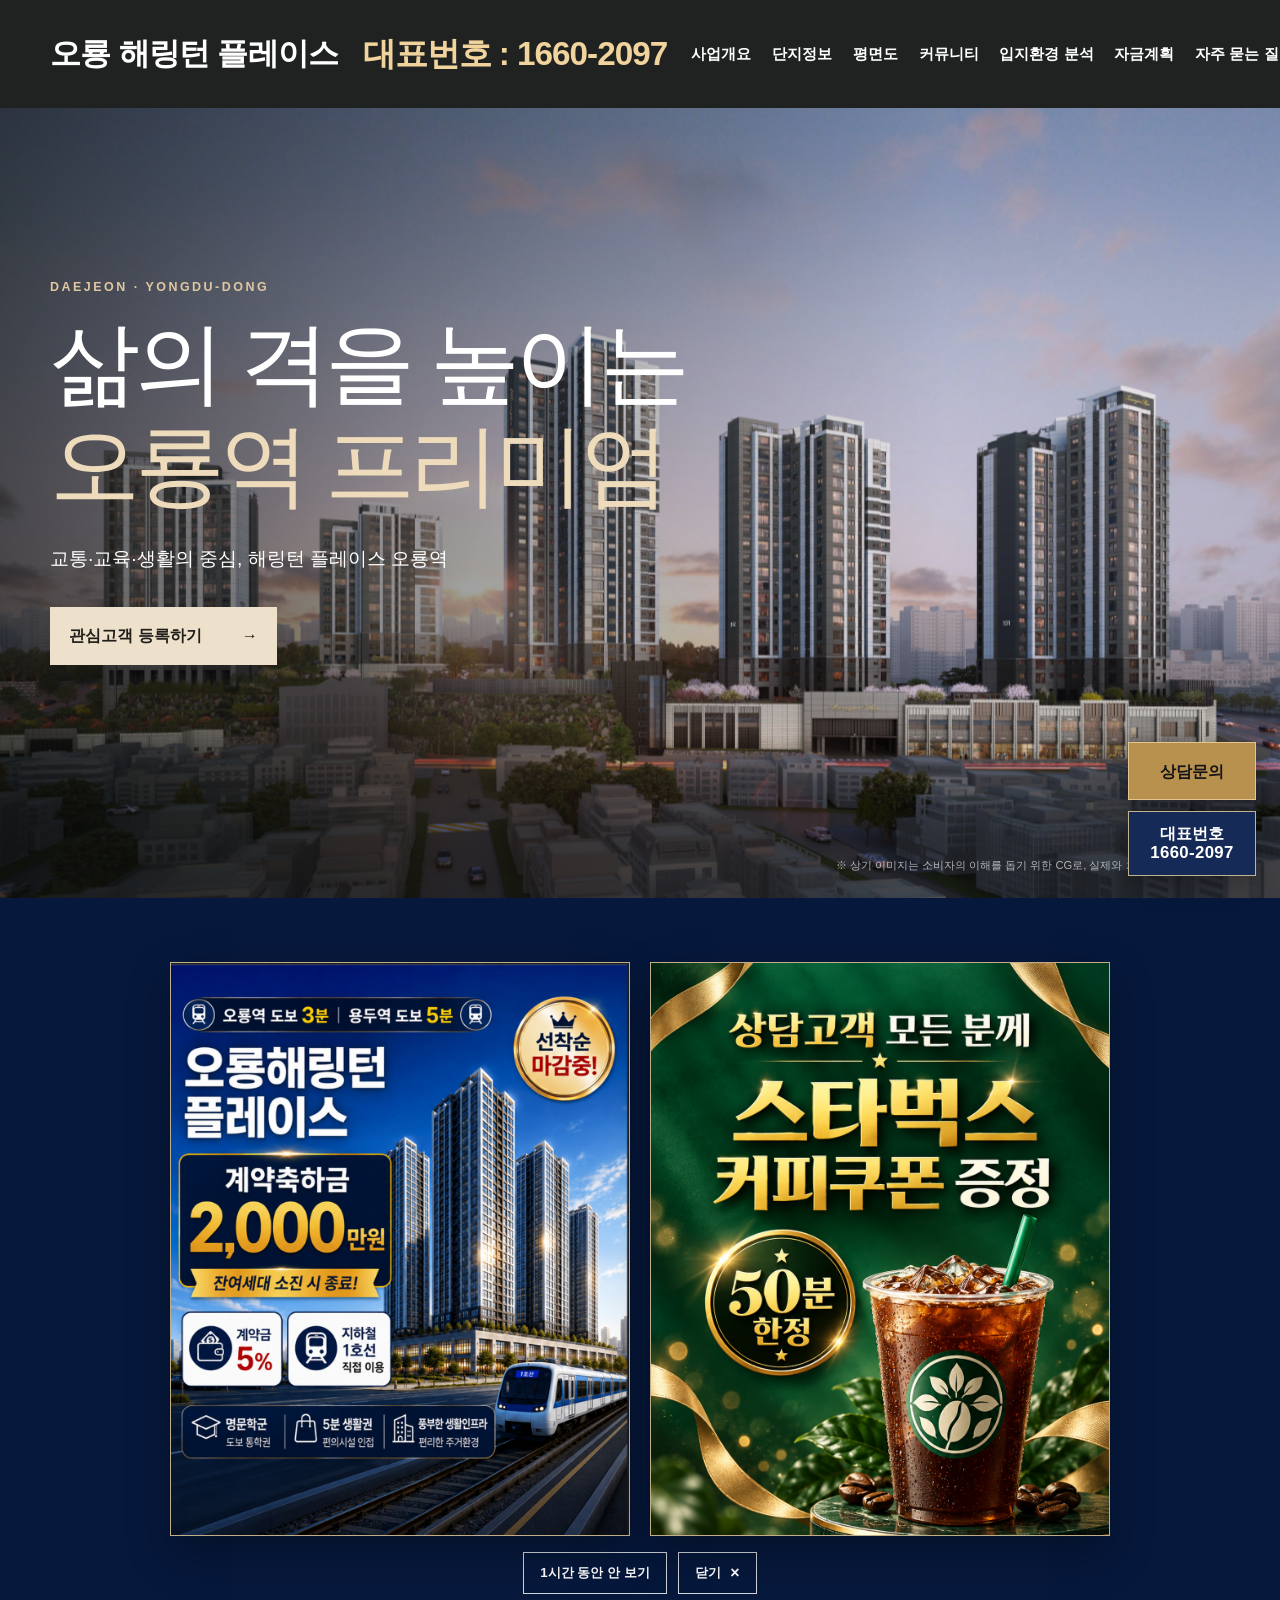
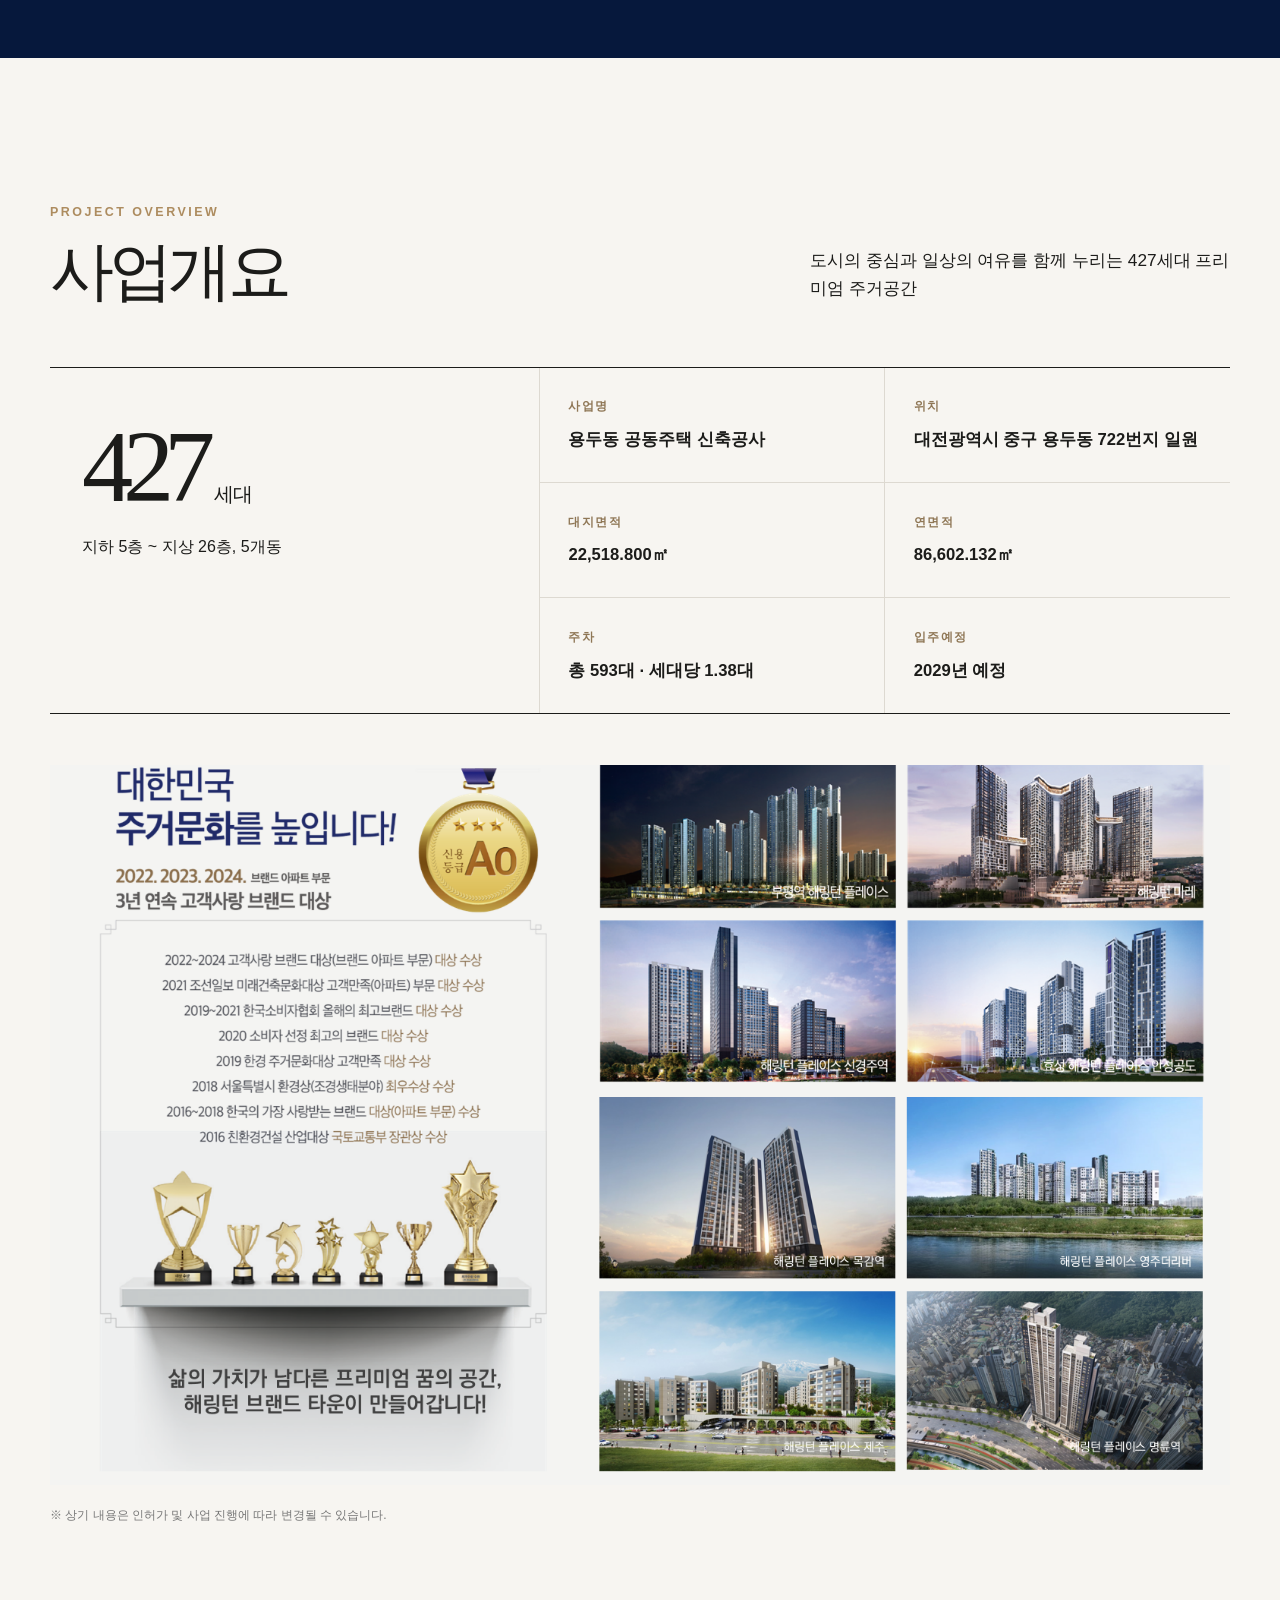
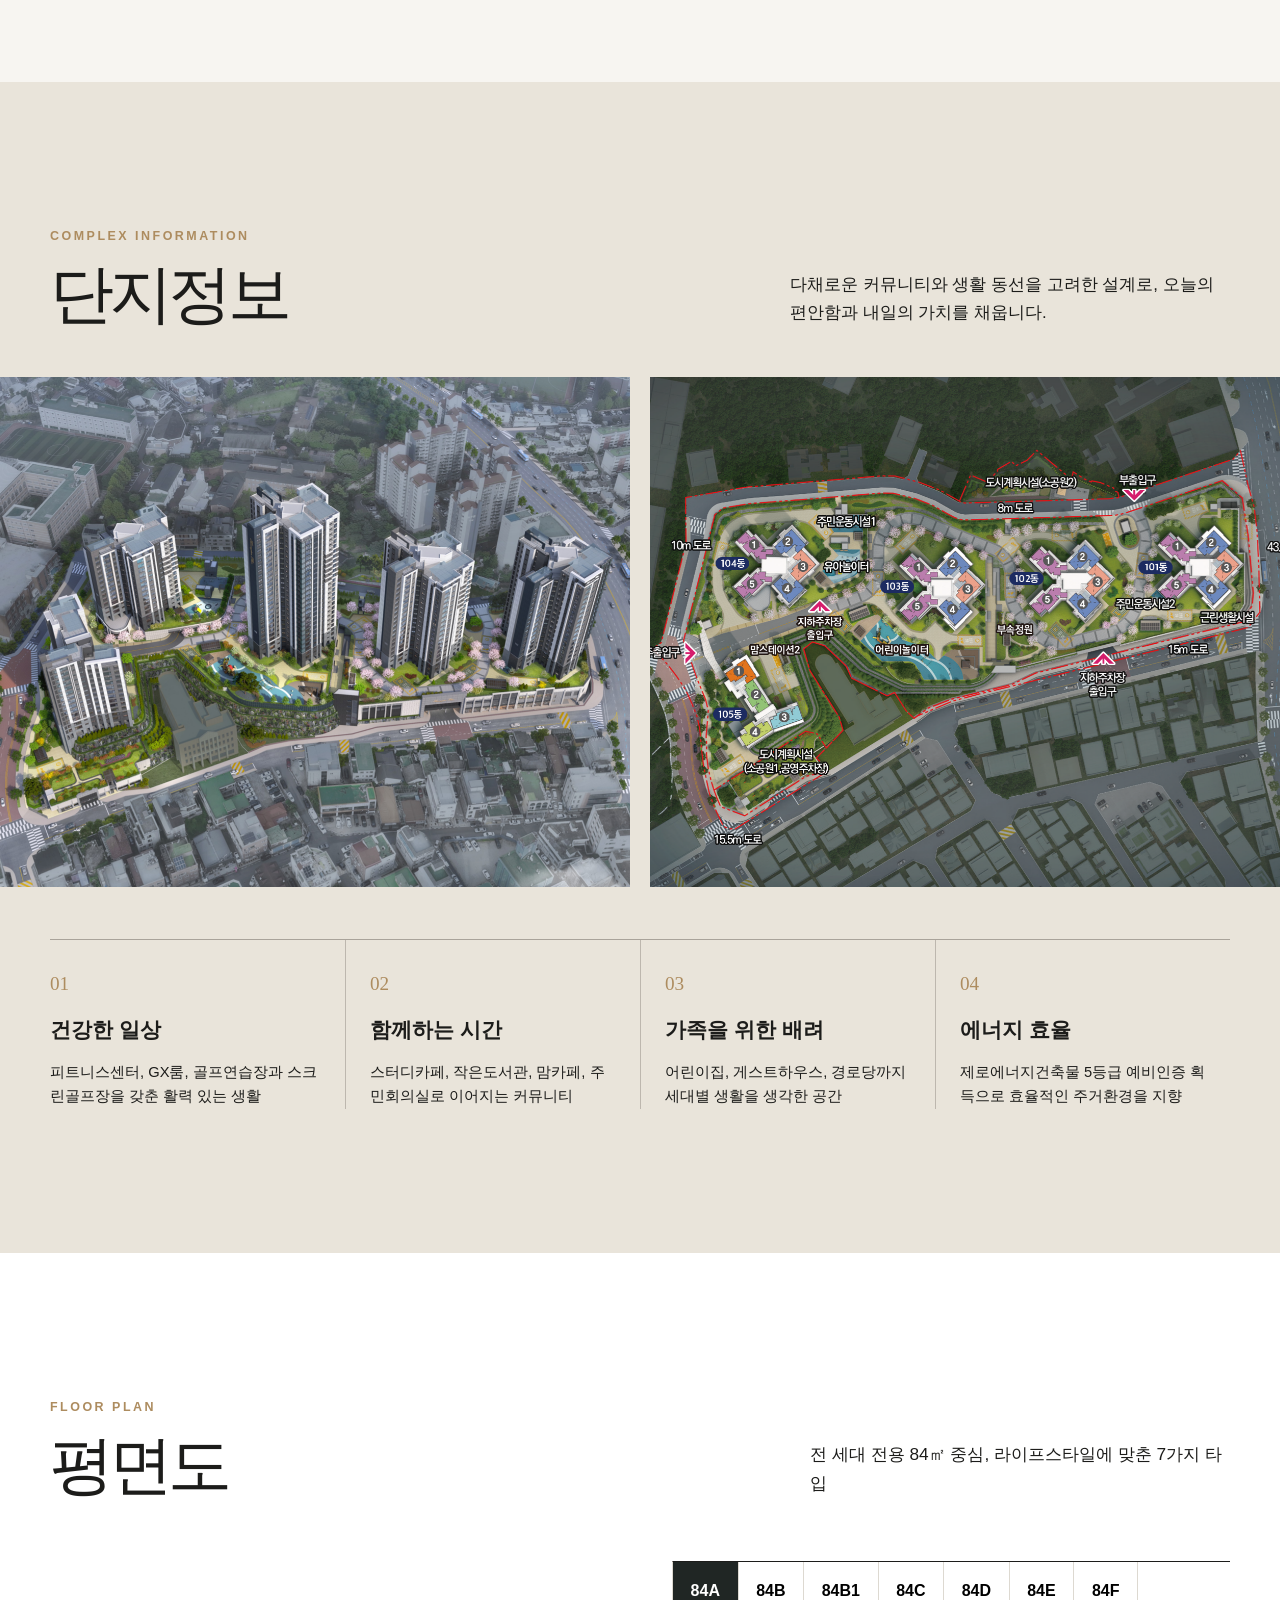
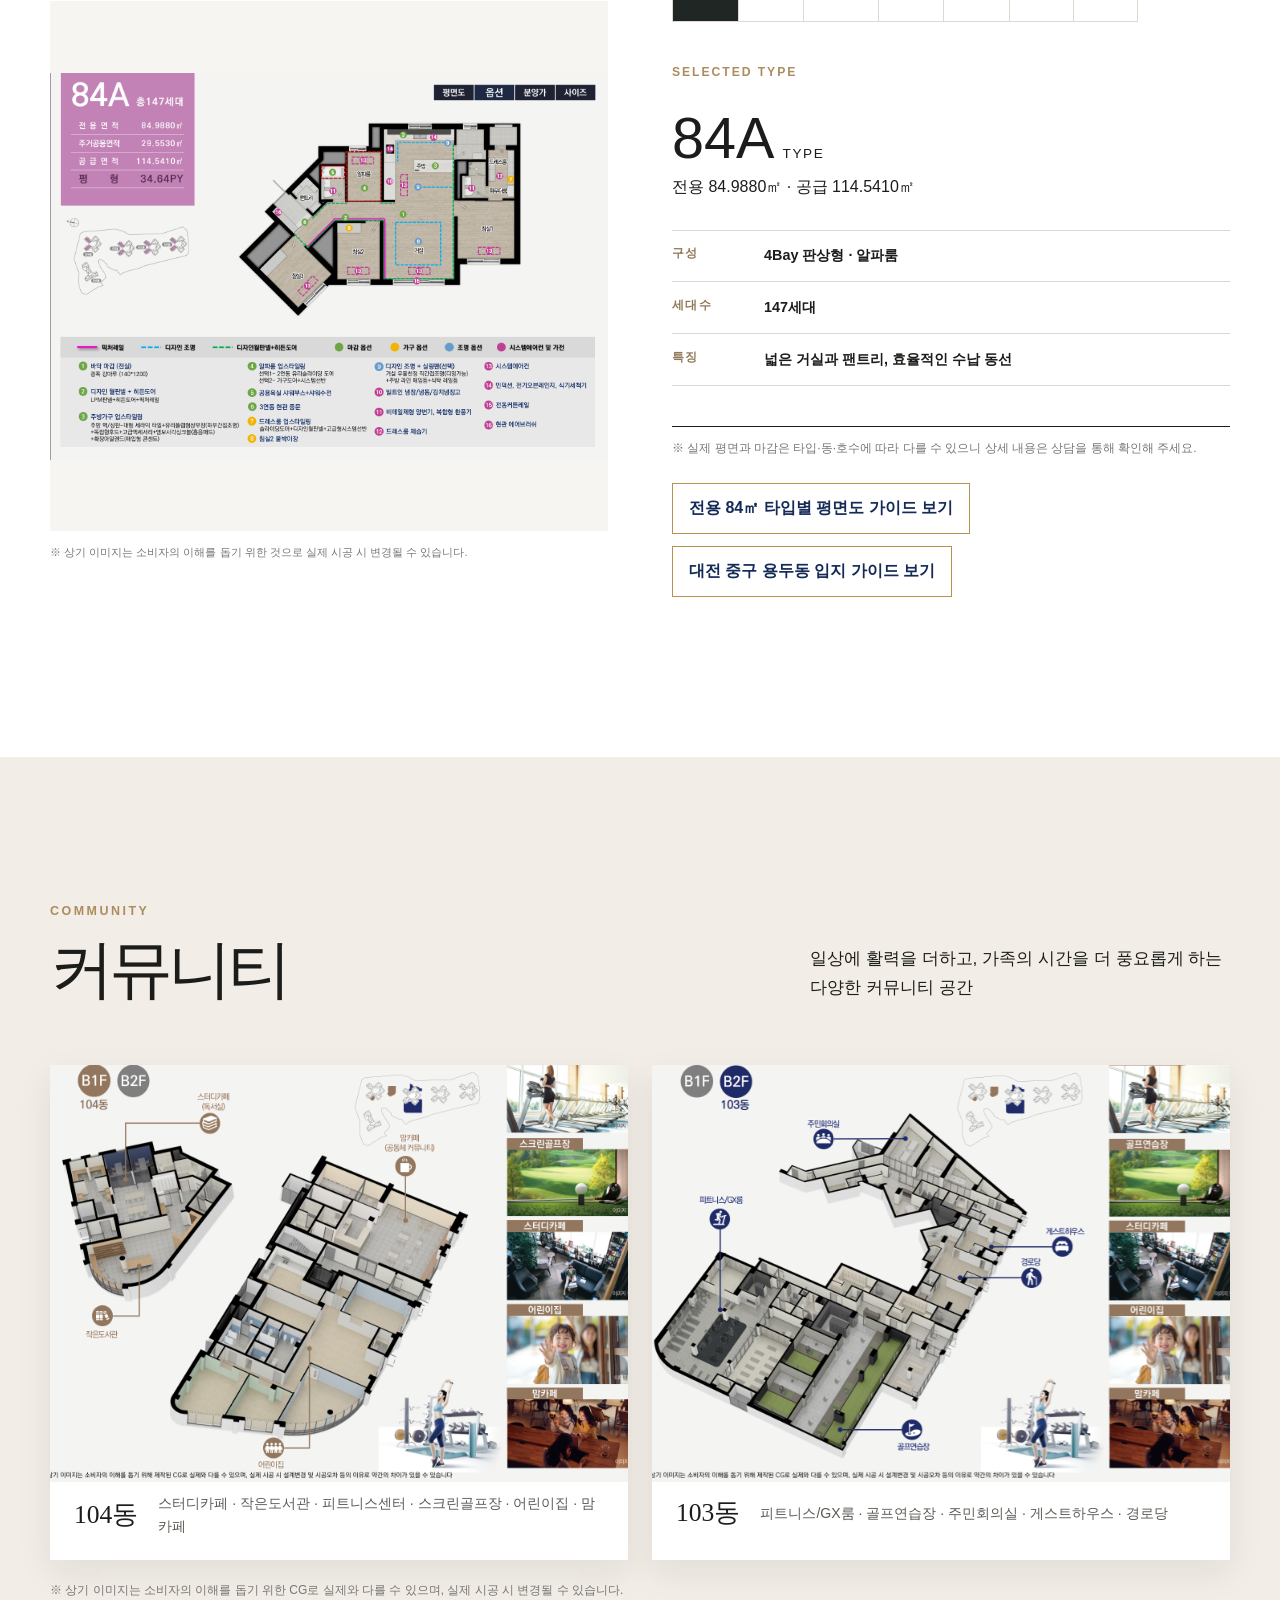
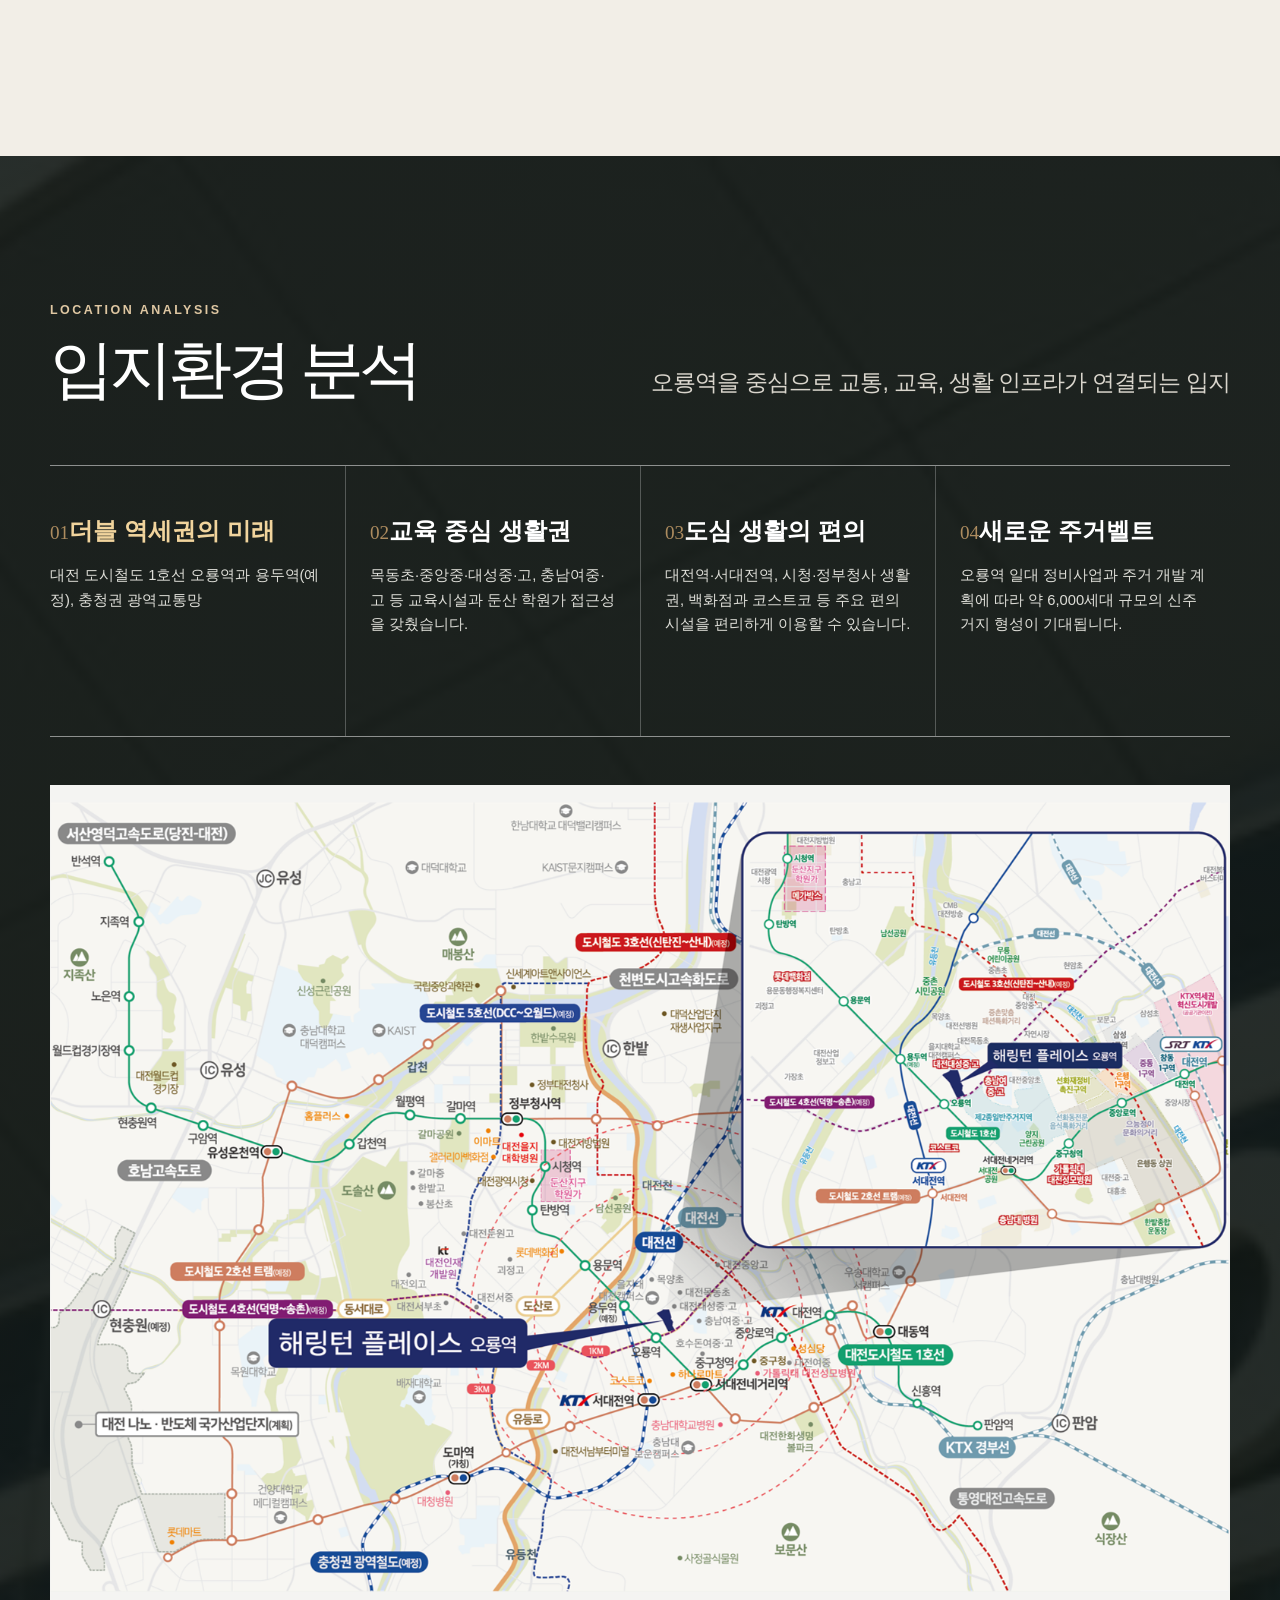
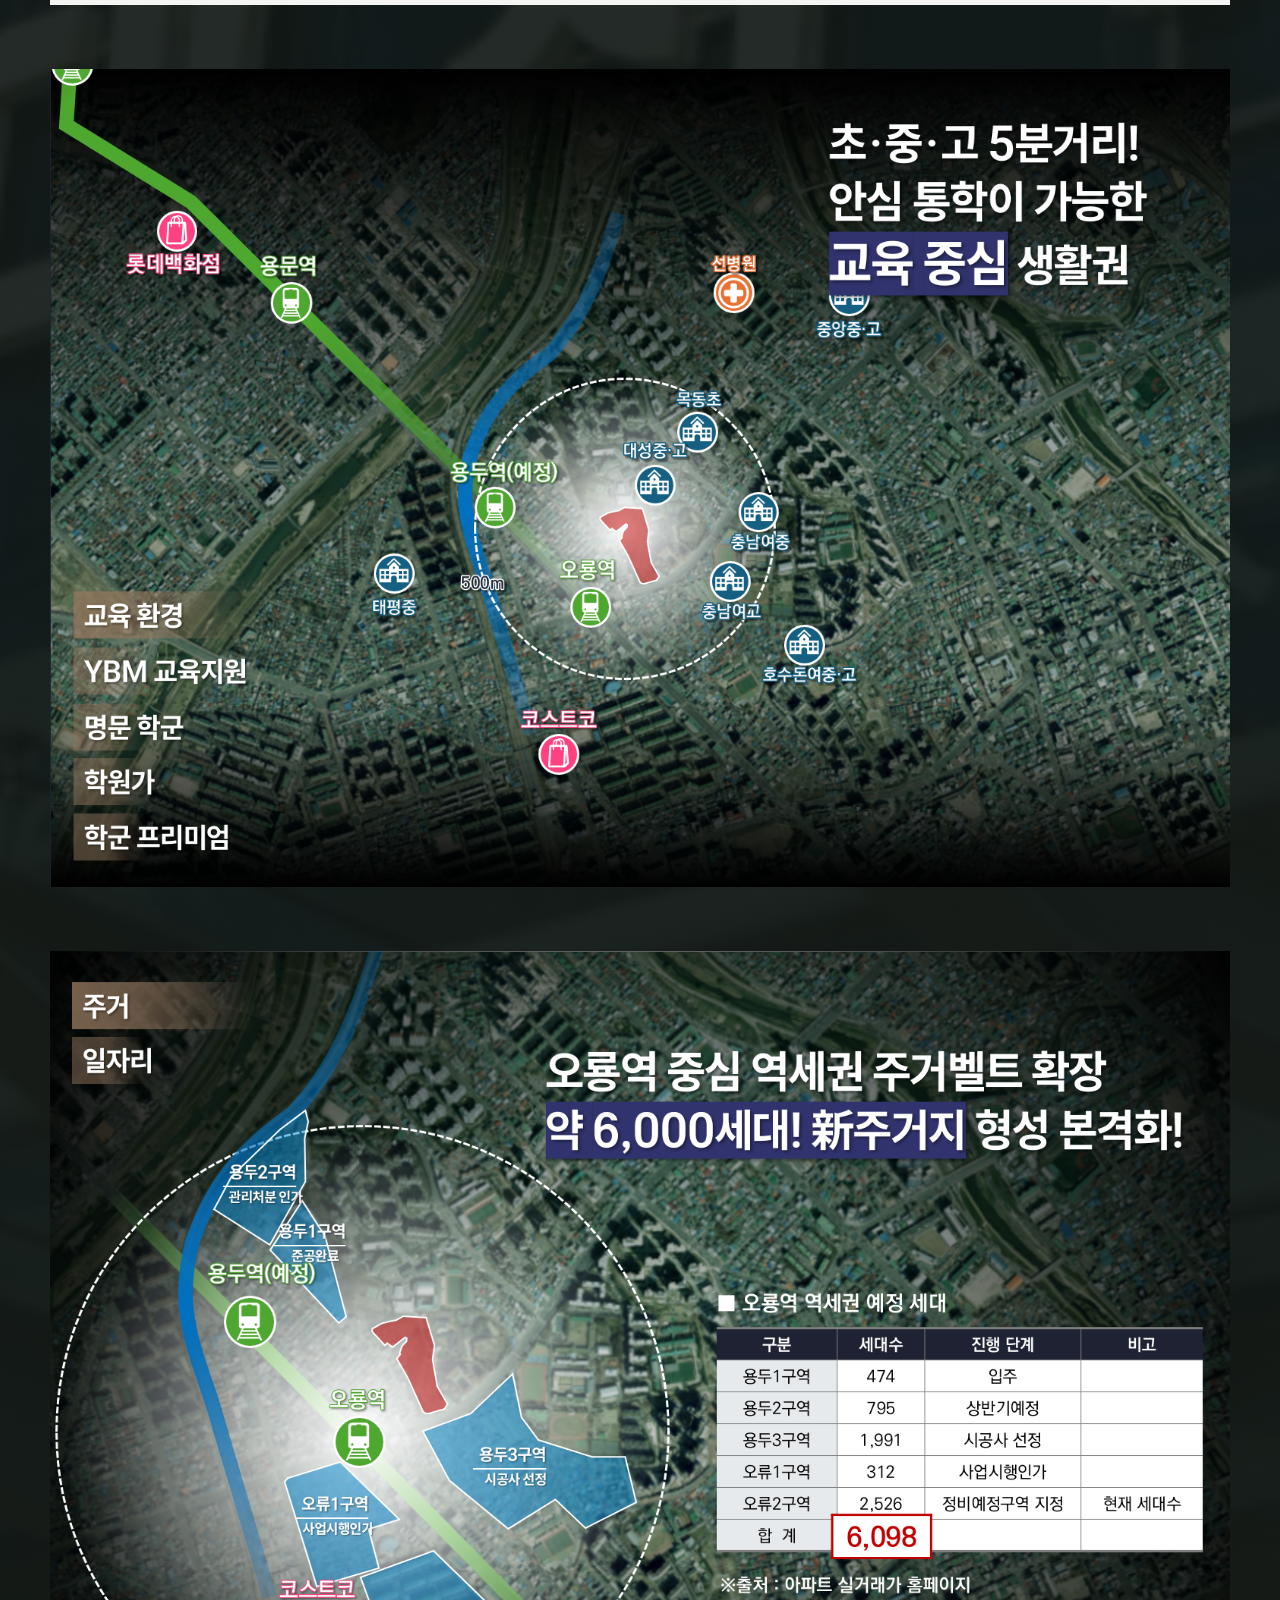
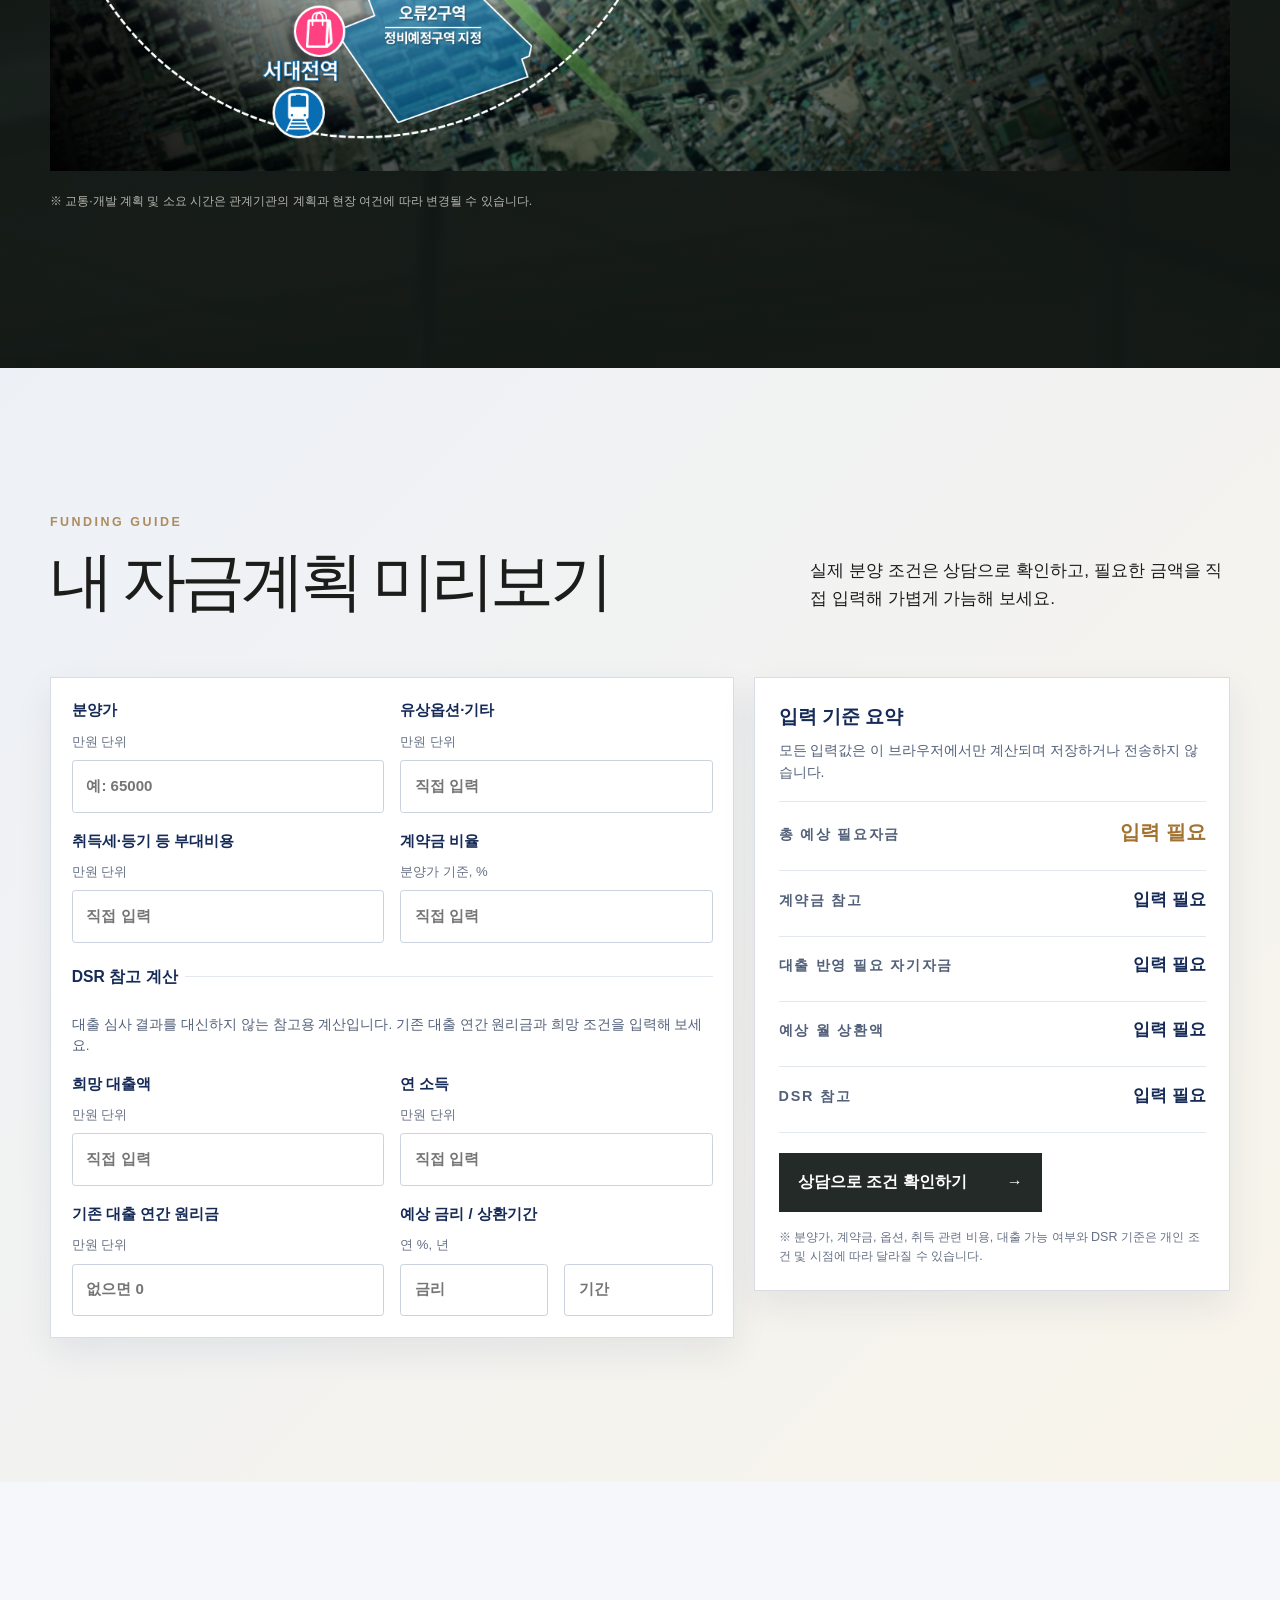
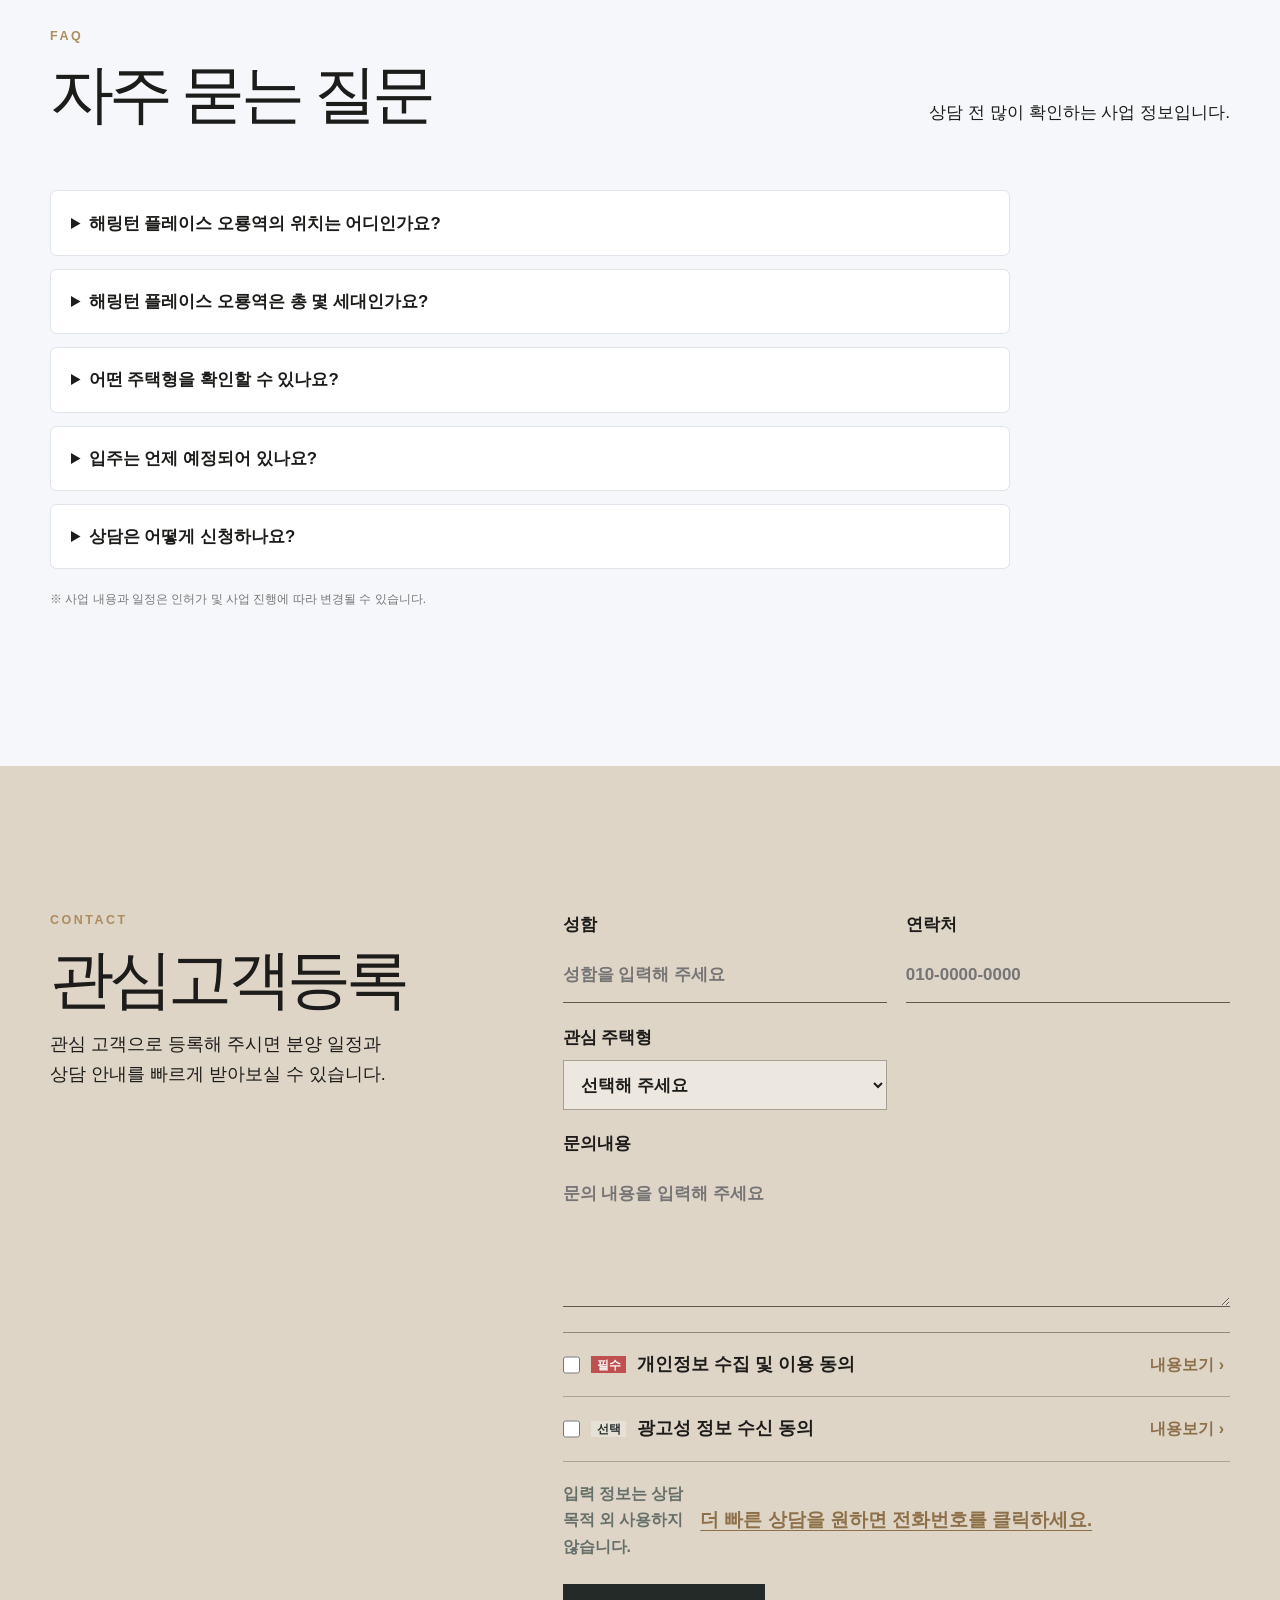
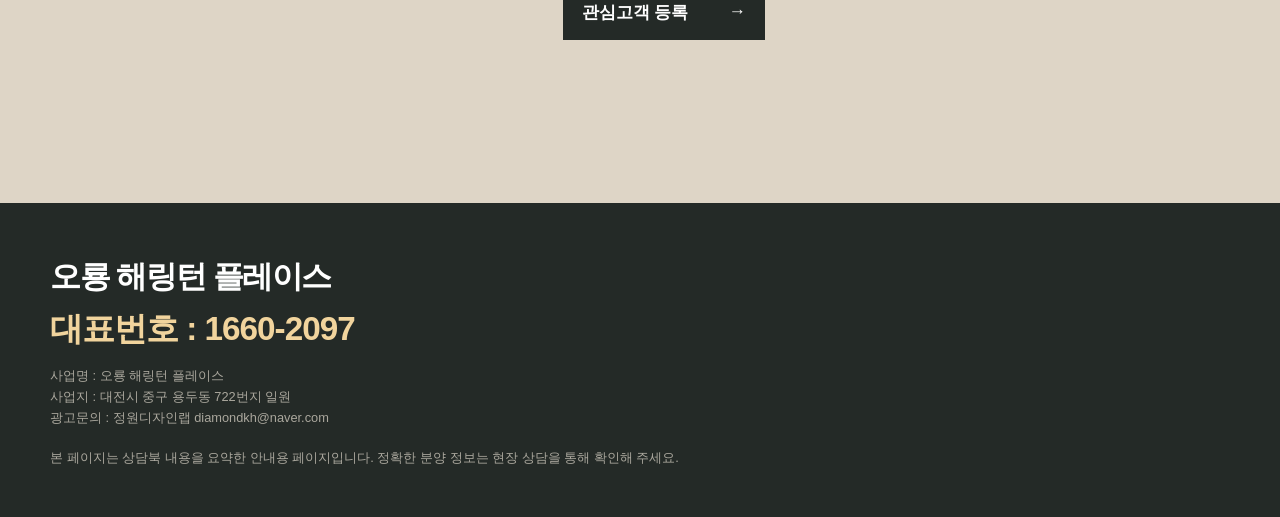
==== commit e09cc531: "fix: use Harrington GA4 measurement ID Route homepage analytics to the new apt-model-house web strea" ====
--- a/index.html
+++ b/index.html
@@ -6,12 +6,12 @@
     <meta name="viewport" content="width=device-width, initial-scale=1.0" />
     <meta name="naver-site-verification" content="2960b978957e0ba2cbdfbfed275e03e70eb4bf20" />
     <!-- Google tag (gtag.js) -->
-    <script async src="https://www.googletagmanager.com/gtag/js?id=G-44HCBXSR18"></script>
+    <script async src="https://www.googletagmanager.com/gtag/js?id=G-LRDB8XV9TQ"></script>
     <script>
       window.dataLayer = window.dataLayer || [];
       function gtag(){dataLayer.push(arguments);}
       gtag('js', new Date());
-      gtag('config', 'G-44HCBXSR18');
+      gtag('config', 'G-LRDB8XV9TQ');
           gtag('config', 'AW-17503629912');
 
       function gtag_report_conversion(url) {
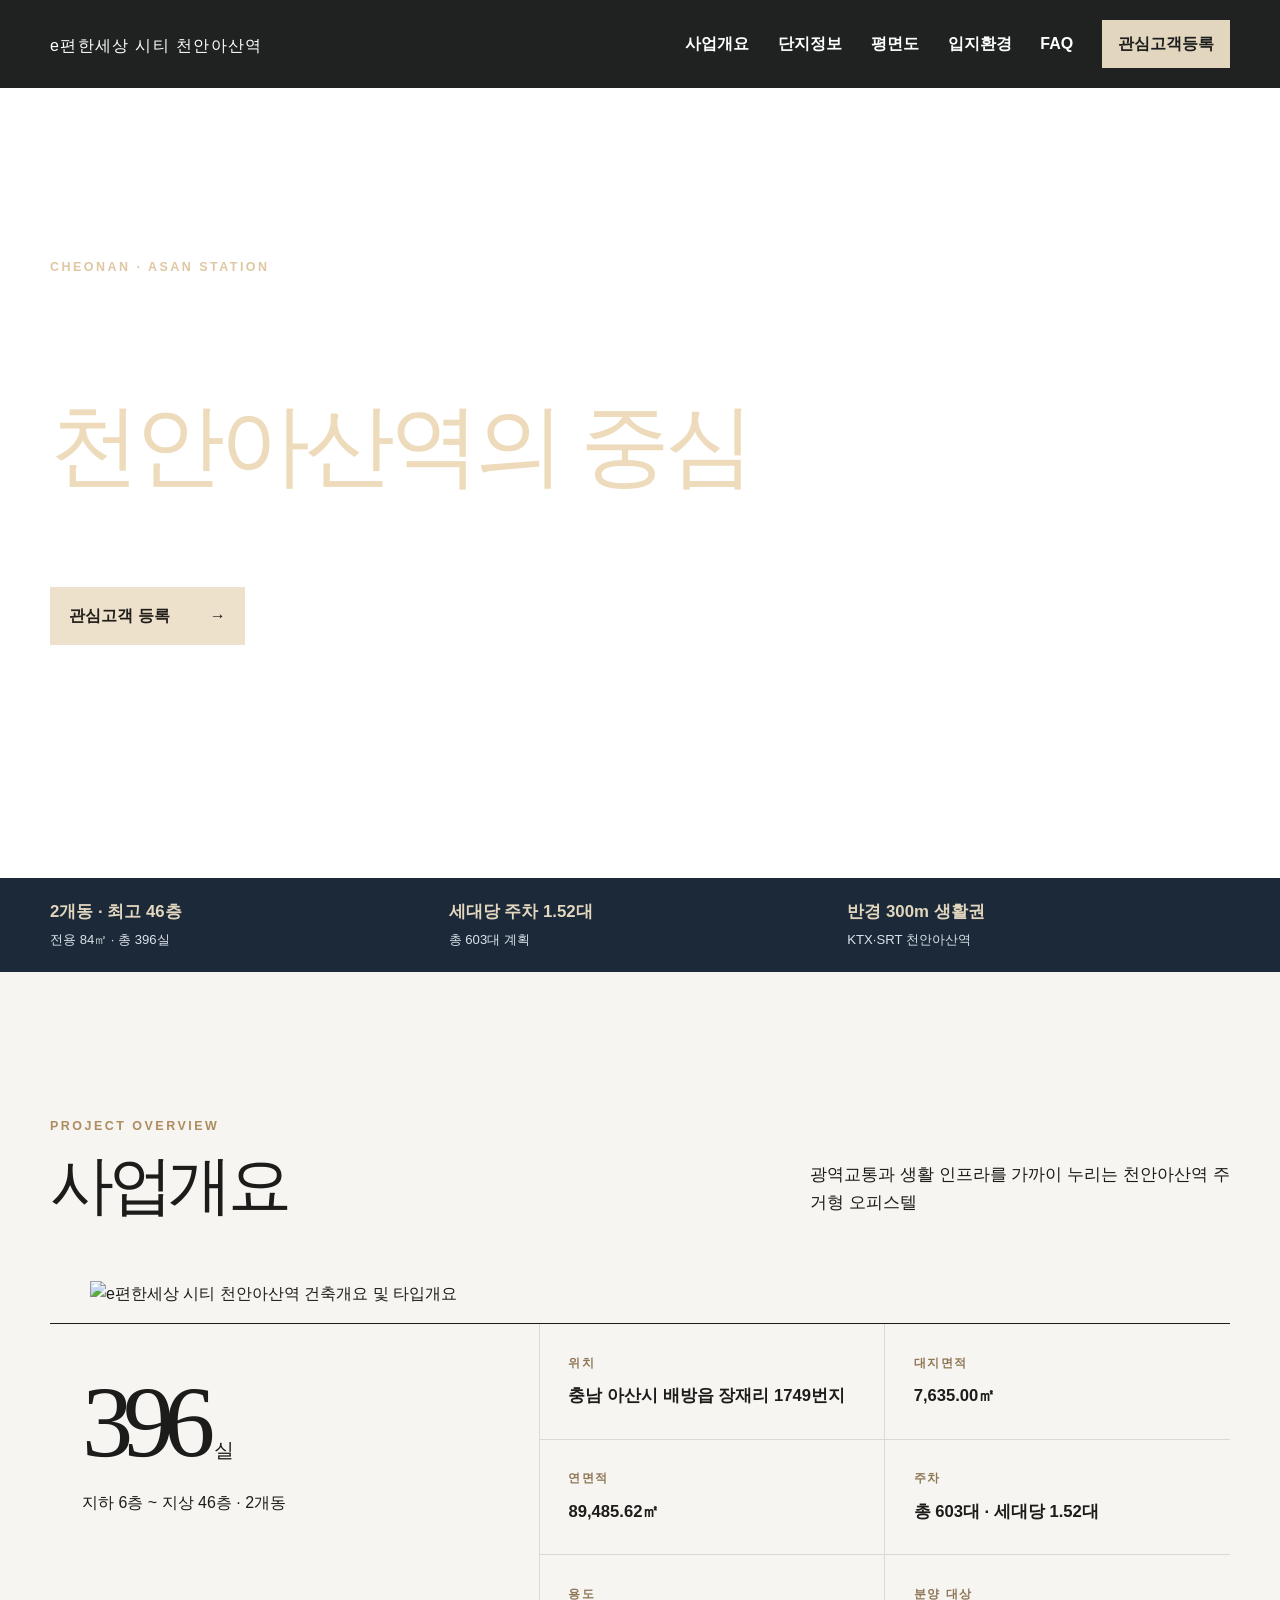
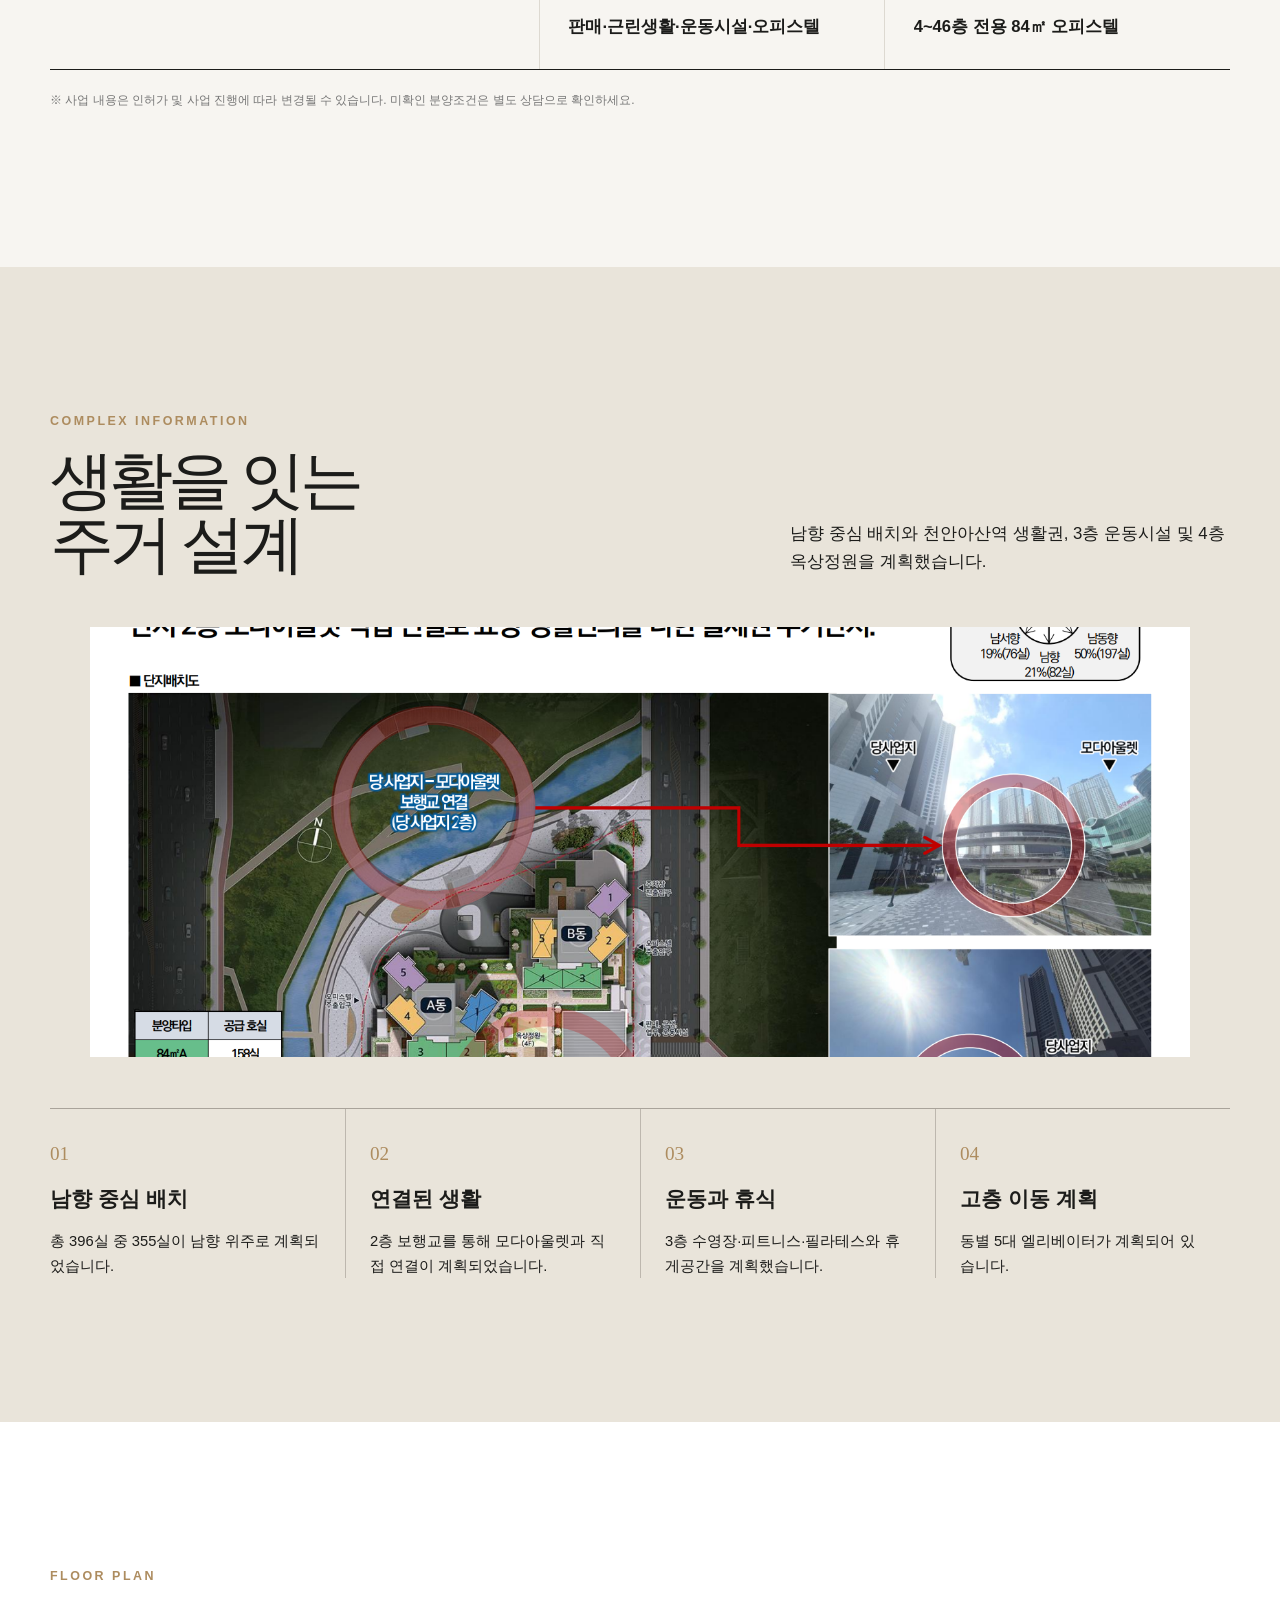
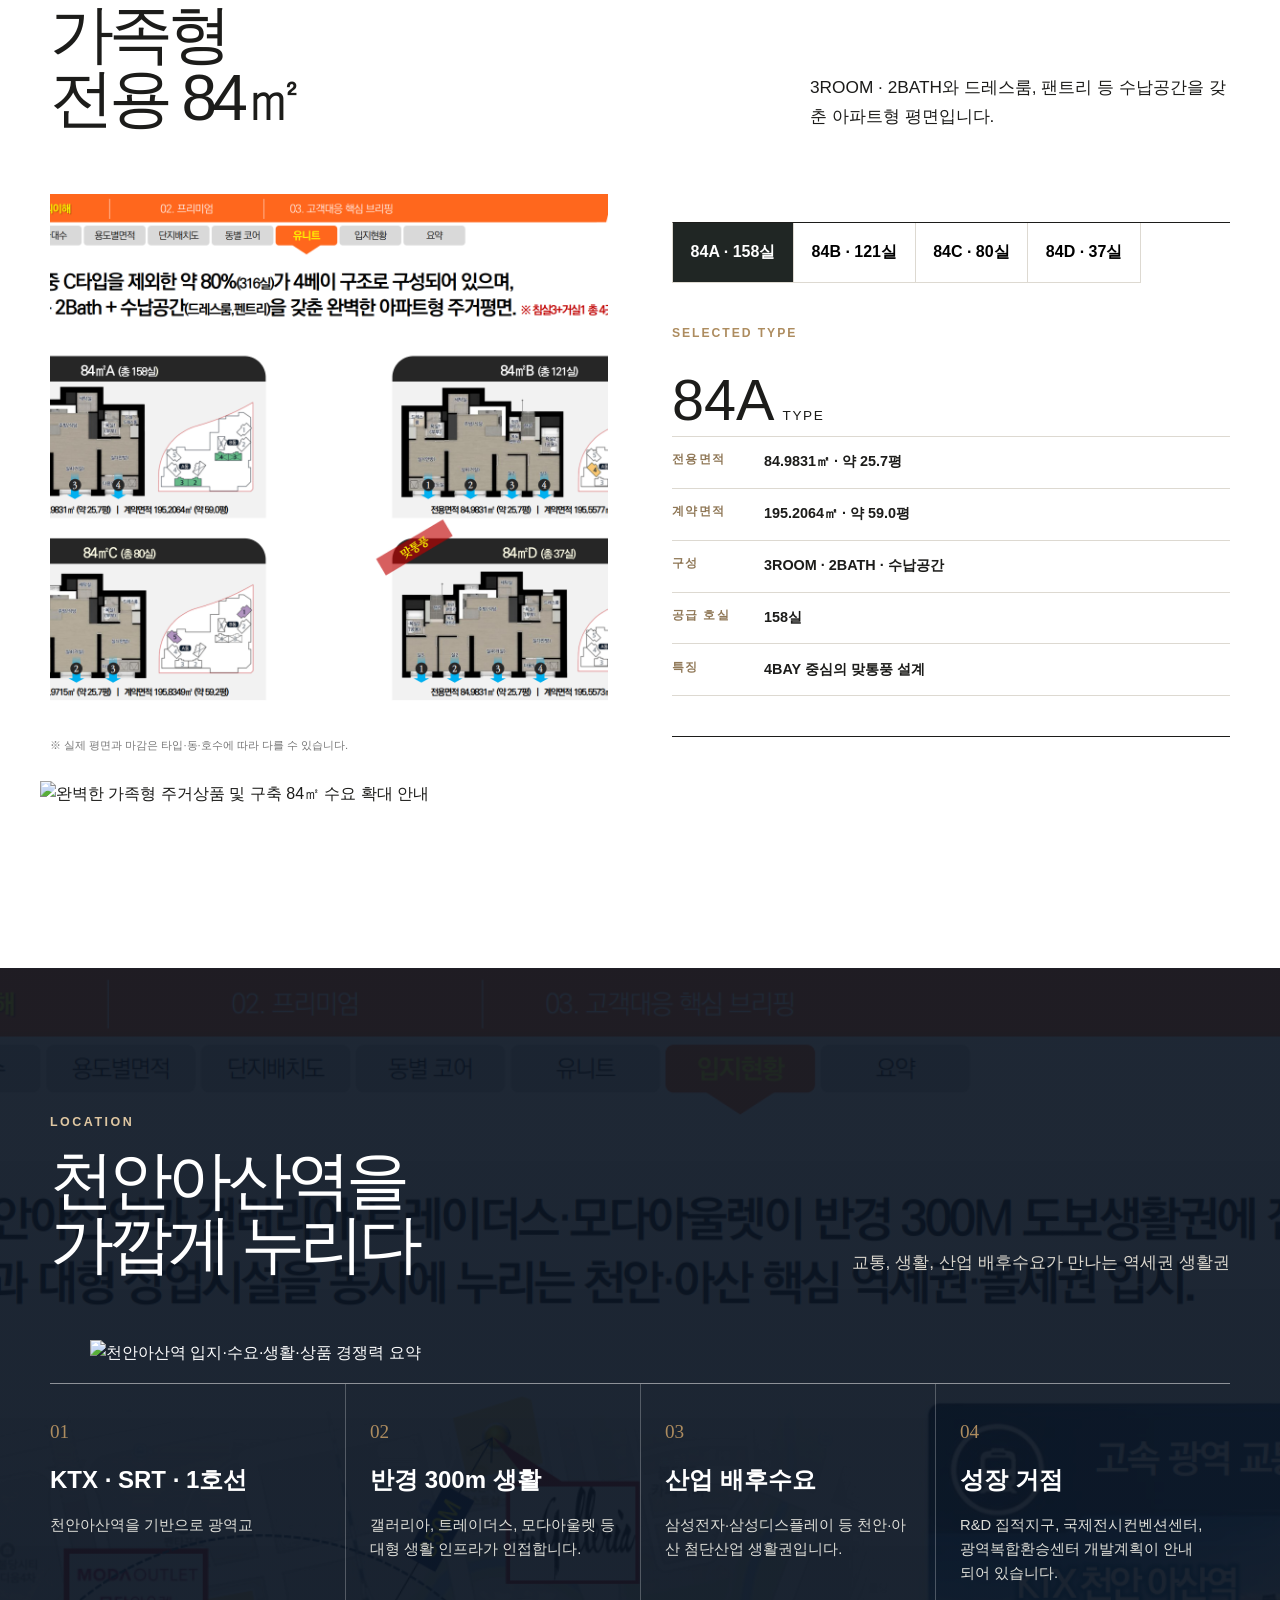
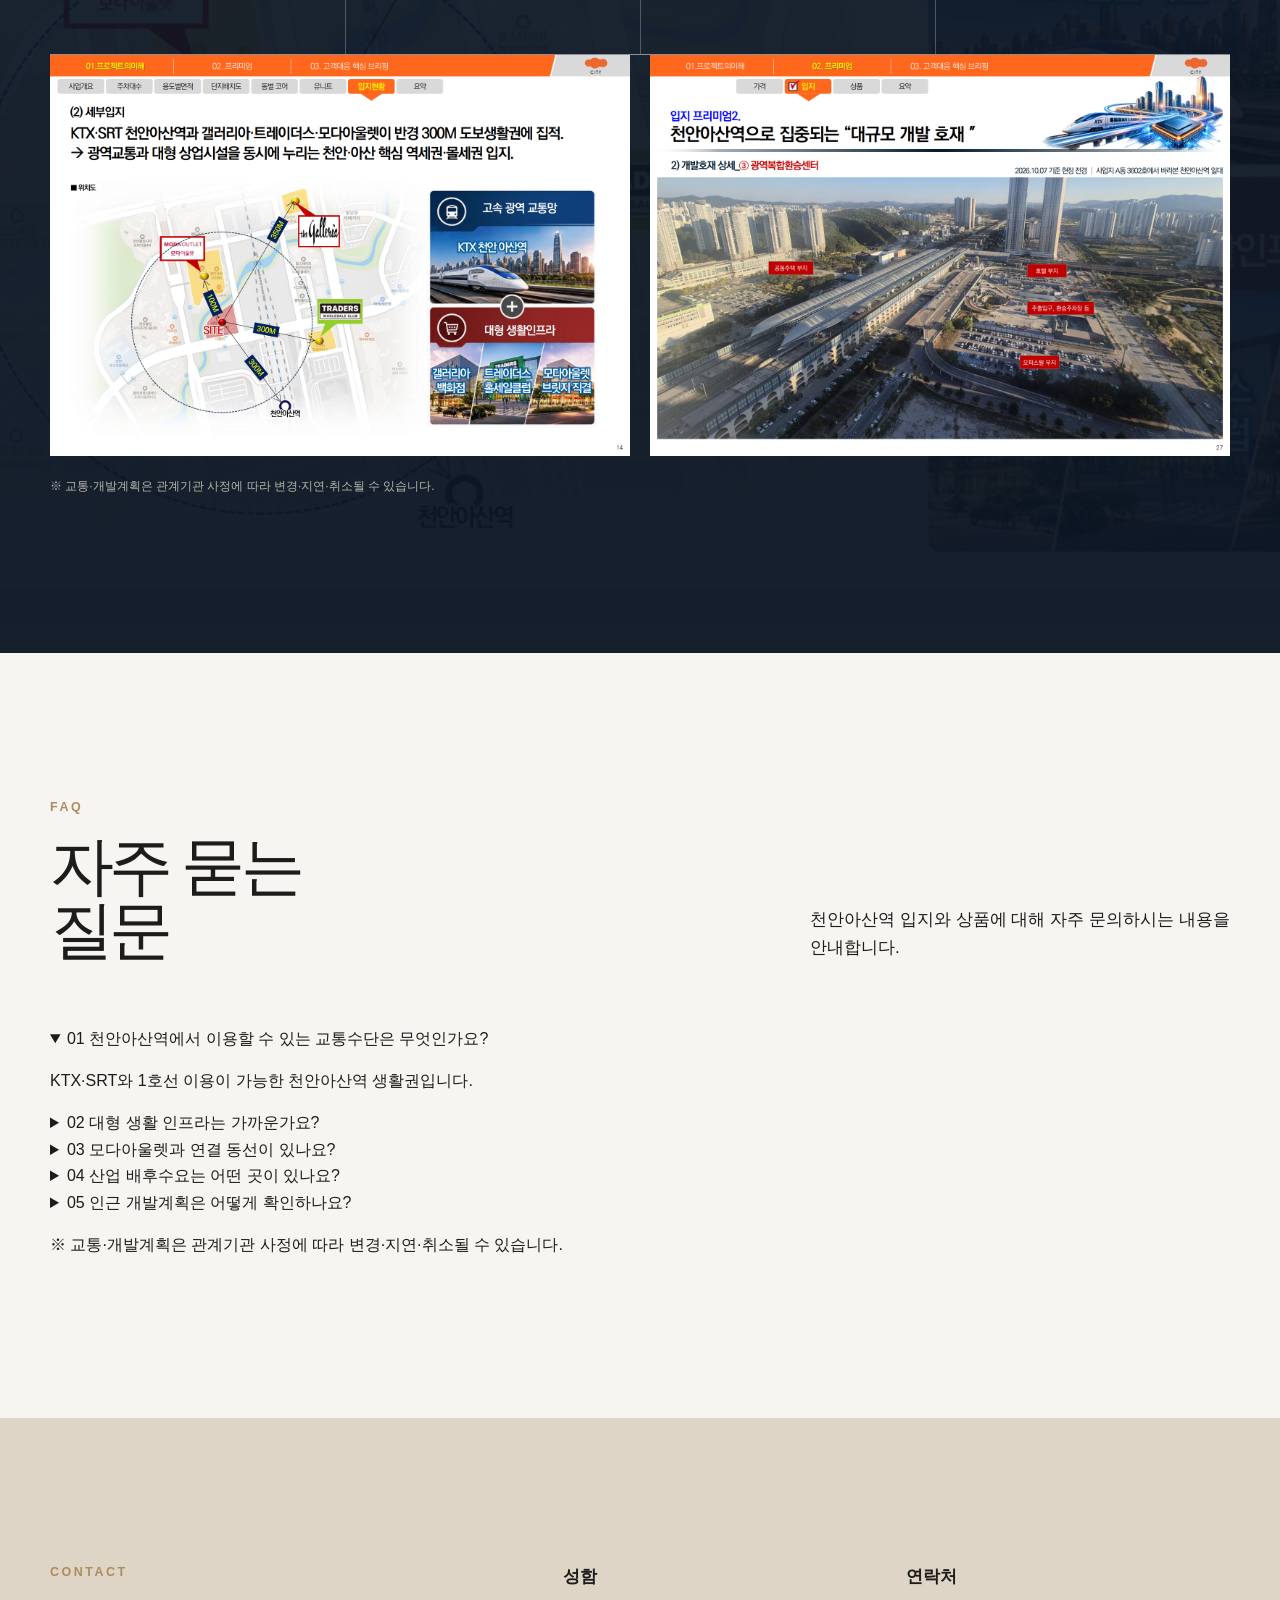
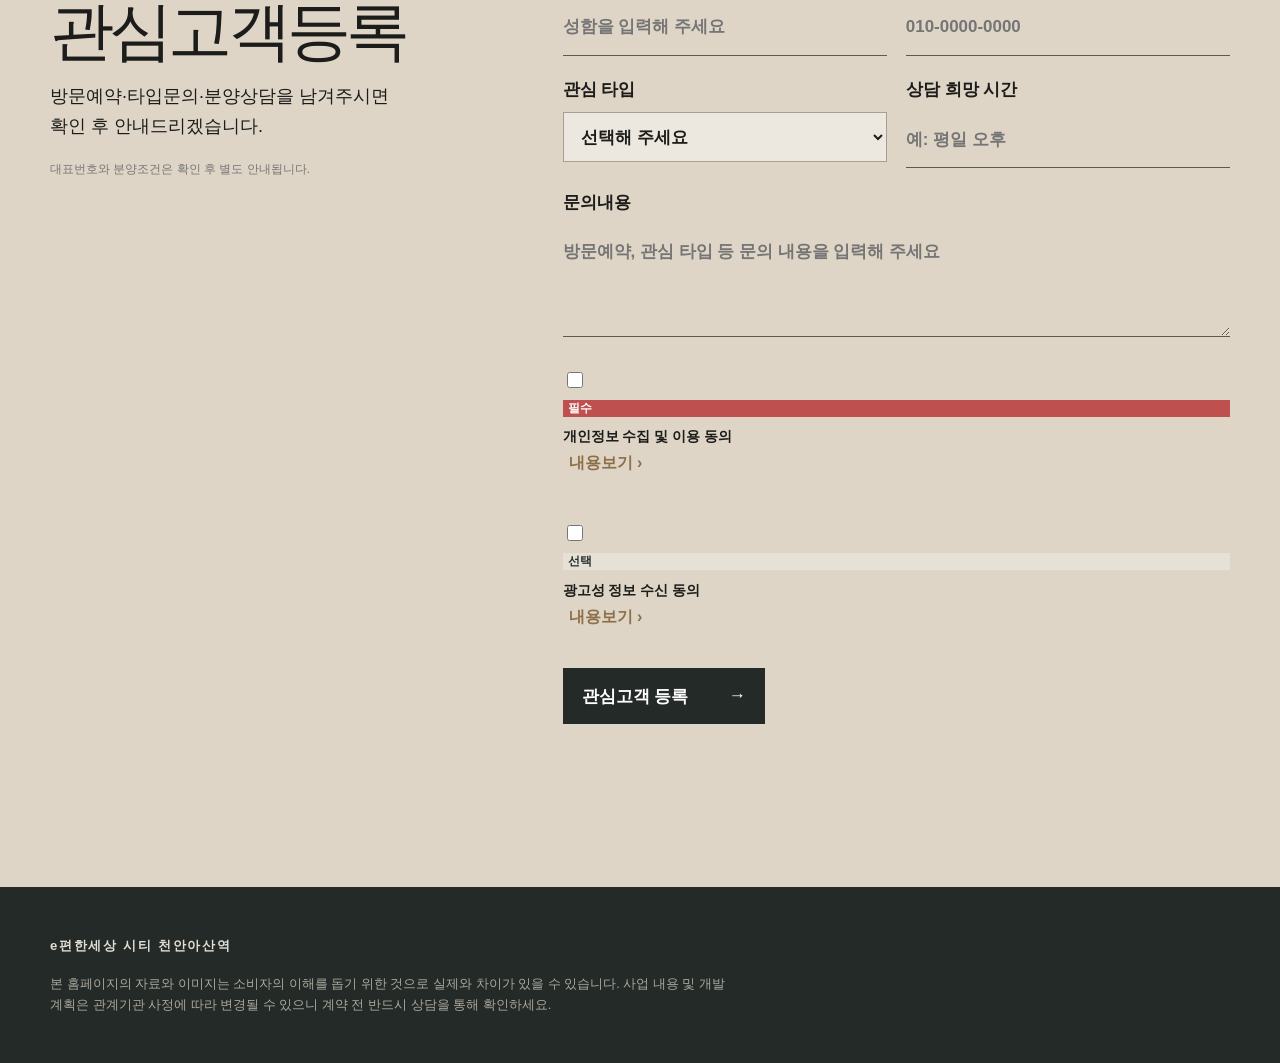
==== commit 193ebed9: "Sync current Cheonan landing HTML" ====
--- a/index.html
+++ b/index.html
@@ -1,407 +1,28 @@
 <!doctype html>
-<html lang="ko">
-  <head>
-    <meta charset="UTF-8" />
-    <meta name="google-site-verification" content="RaKcSa1UzP0y5S4WTc2kBIGPscvnQAhSDXzRV_OrehQ" />
-    <meta name="viewport" content="width=device-width, initial-scale=1.0" />
-    <meta name="naver-site-verification" content="2960b978957e0ba2cbdfbfed275e03e70eb4bf20" />
-    <!-- Google tag (gtag.js) -->
-    <script async src="https://www.googletagmanager.com/gtag/js?id=G-LRDB8XV9TQ"></script>
-    <script>
-      window.dataLayer = window.dataLayer || [];
-      function gtag(){dataLayer.push(arguments);}
-      gtag('js', new Date());
-      gtag('config', 'G-LRDB8XV9TQ');
-          gtag('config', 'AW-17503629912');
+<html lang="ko"><head>
+<meta charset="UTF-8" /><meta name="viewport" content="width=device-width, initial-scale=1.0" />
+<meta name="robots" content="index,follow,max-image-preview:large" />
+<link rel="canonical" href="https://www.apt-model-house.com/" />
+<title>e편한세상 시티 천안아산역 | 주거형 오피스텔</title>
+<meta name="description" content="e편한세상 시티 천안아산역 사업개요, 전용 84㎡ 타입, 입지와 관심고객 상담 안내" />
+<meta property="og:type" content="website" /><meta property="og:locale" content="ko_KR" /><meta property="og:site_name" content="e편한세상 시티 천안아산역" /><meta property="og:title" content="e편한세상 시티 천안아산역" /><meta property="og:description" content="관심고객 상담 및 방문예약 안내" /><meta property="og:image" content="https://www.apt-model-house.com/view.png" />
+<script async src="https://www.googletagmanager.com/gtag/js?id=G-44HCBXSR18"></script><script>window.dataLayer=window.dataLayer||[];function gtag(){dataLayer.push(arguments)}gtag('js',new Date());gtag('config','G-44HCBXSR18');gtag('config','AW-17503629912');</script>
+<link rel="stylesheet" href="styles.css" /><link rel="stylesheet" href="consent.css" /><link rel="stylesheet" href="consultation.css" />
+<style>
+.hero-image{background:#fff url('/hero-transport.png') center/contain no-repeat}.location{background:linear-gradient(rgba(12,22,36,.92),rgba(12,22,36,.96)),url('/location.png') center/cover}.hero-caption{max-width:460px;text-align:right}.source-note{font-size:.75rem;color:#777}.quick-points{background:#1b2938;color:#fff;padding:1.25rem 0}.quick-points .shell{display:grid;grid-template-columns:repeat(3,1fr);gap:1rem}.quick-points b{display:block;color:#e3d6bf;font-size:1.05rem}.quick-points span{font-size:.82rem;color:#dce3eb}.media-grid{display:grid;grid-template-columns:1fr 1fr;gap:1.25rem}.media-grid figure{margin:0;overflow:hidden;background:#fff}.media-grid img{width:100%;display:block}.cta-row{display:flex;gap:.8rem;flex-wrap:wrap}.cta-row a:last-child{color:#fff;border-bottom:1px solid #fff;padding:.8rem}.site-footer-link{color:#e3d6bf}@media(max-width:600px){.quick-points .shell{grid-template-columns:1fr}.quick-points{padding:1rem 0}.media-grid{grid-template-columns:1fr}.hero h1{font-size:2.9rem}}
 
-      function gtag_report_conversion(url) {
-        var hasNavigated = false;
-        var callback = function () {
-          if (hasNavigated || typeof url === 'undefined') return;
-          hasNavigated = true;
-          window.location.assign(url);
-        };
-
-        window.setTimeout(callback, 1500);
-        gtag('event', 'conversion', {
-          'send_to': 'AW-17503629912/b4vHCPS2v_AcENjksJpB',
-          'event_callback': callback,
-          'event_timeout': 1500
-        });
-
-        return false;
-      }
-
-      document.addEventListener('DOMContentLoaded', function () {
-        document.querySelectorAll('a[href^="tel:"]').forEach(function (link) {
-          link.addEventListener('click', function (event) {
-            if (typeof window.gtag !== 'function') return;
-
-            event.preventDefault();
-            try {
-              window.gtag('event', 'click_tel', {
-                event_category: 'engagement',
-                link_url: this.href
-              });
-              gtag_report_conversion(this.href);
-            } catch (error) {
-              window.location.assign(this.href);
-            }
-          });
-        });
-      });
-</script>
-    <meta name="description" content="대전 중구 용두동 해링턴 플레이스 오룡역의 사업개요, 전용 84㎡ 타입, 입지, 커뮤니티와 관심고객 등록 정보를 확인하세요." />
-    <meta name="robots" content="index,follow,max-image-preview:large,max-snippet:-1,max-video-preview:-1" />
-    <link rel="canonical" href="https://www.apt-model-house.com/" />
-    <meta property="og:type" content="website" />
-    <meta property="og:locale" content="ko_KR" />
-    <meta property="og:site_name" content="해링턴 플레이스 오룡역" />
-    <meta property="og:url" content="https://www.apt-model-house.com/" />
-    <meta property="og:title" content="해링턴 플레이스 오룡역 | 대전 중구 용두동 아파트" />
-    <meta property="og:description" content="사업개요, 전용 84㎡ 타입, 입지, 커뮤니티와 관심고객 등록 정보를 확인하세요." />
-    <meta property="og:image" content="https://www.apt-model-house.com/og-apt-model-house.jpg" />
-    <meta property="og:image:secure_url" content="https://www.apt-model-house.com/og-apt-model-house.jpg" />
-    <meta property="og:image:type" content="image/jpeg" />
-    <meta property="og:image:width" content="1200" />
-    <meta property="og:image:height" content="630" />
-    <meta property="og:image:alt" content="해링턴 플레이스 오룡역 조감도" />
-    <meta name="twitter:card" content="summary_large_image" />
-    <meta name="twitter:title" content="해링턴 플레이스 오룡역 | 대전 중구 용두동 아파트" />
-    <meta name="twitter:description" content="사업개요, 전용 84㎡ 타입, 입지, 커뮤니티와 관심고객 등록 정보를 확인하세요." />
-    <meta name="twitter:image" content="https://www.apt-model-house.com/og-apt-model-house.jpg" />
-    <title>해링턴 플레이스 오룡역 | 대전 중구 용두동 아파트</title>
-    <script type="application/ld+json">
-      {
-        "@context": "https://schema.org",
-        "@graph": [
-          {
-            "@type": "WebSite",
-            "name": "해링턴 플레이스 오룡역",
-            "url": "https://www.apt-model-house.com/",
-            "inLanguage": "ko-KR"
-          },
-          {
-            "@type": "ApartmentComplex",
-            "name": "해링턴 플레이스 오룡역",
-            "url": "https://www.apt-model-house.com/",
-            "telephone": "1660-2097",
-            "address": {
-              "@type": "PostalAddress",
-              "streetAddress": "용두동 722번지 일원",
-              "addressLocality": "중구",
-              "addressRegion": "대전광역시",
-              "addressCountry": "KR"
-            },
-            "numberOfAccommodationUnits": 427
-          },
-          {
-            "@type": "FAQPage",
-            "mainEntity": [
-              {"@type":"Question","name":"해링턴 플레이스 오룡역의 위치는 어디인가요?","acceptedAnswer":{"@type":"Answer","text":"대전광역시 중구 용두동 722번지 일원에 조성 예정인 공동주택입니다."}},
-              {"@type":"Question","name":"해링턴 플레이스 오룡역은 총 몇 세대인가요?","acceptedAnswer":{"@type":"Answer","text":"지하 5층부터 지상 26층, 5개동, 총 427세대 규모로 안내되고 있습니다."}},
-              {"@type":"Question","name":"어떤 주택형을 확인할 수 있나요?","acceptedAnswer":{"@type":"Answer","text":"전용면적 84㎡ 중심으로 84A, 84B, 84B1, 84C, 84D, 84E, 84F 타입을 안내합니다."}},
-              {"@type":"Question","name":"입주는 언제 예정되어 있나요?","acceptedAnswer":{"@type":"Answer","text":"입주 예정 시점은 2029년이며, 인허가와 사업 진행에 따라 변경될 수 있습니다."}},
-              {"@type":"Question","name":"상담은 어떻게 신청하나요?","acceptedAnswer":{"@type":"Answer","text":"대표번호 1660-2097 또는 관심고객 등록을 통해 상담을 신청할 수 있습니다."}}
-            ]
-          }
-        ]
-      }
-    </script>
-    <link rel="stylesheet" href="styles.css" />
-    <link rel="stylesheet" href="consent.css" />
-    <link rel="stylesheet" href="consultation.css" />
-    <link rel="stylesheet" href="vercel-overrides.css" />
-    <link rel="stylesheet" href="community.css" />
-    <link rel="stylesheet" href="plans-overrides.css" />
-    <style>
-
-      .guide-links{display:flex;flex-wrap:wrap;gap:.75rem;margin-top:1.5rem}.guide-links a{display:inline-block;padding:.7rem 1rem;border:1px solid #b8914f;color:#152a56;font-weight:800;text-decoration:none}.guide-links a:hover{background:#b8914f;color:#fff}
-      .faq{background:#f6f7fa}.faq-list{display:grid;gap:.8rem;max-width:960px}.faq-list details{background:#fff;border:1px solid #dfe3ea;border-radius:.4rem;padding:0 1.25rem}.faq-list summary{padding:1.2rem 2rem 1.2rem 0;cursor:pointer;font-size:1.05rem;font-weight:800;line-height:1.5}.faq-list p{margin:0 0 1.2rem;color:#42506a;line-height:1.75}.faq-list details[open]{border-color:#b8914f;box-shadow:0 8px 22px rgba(21,42,86,.08)}
-      .header-phone,.footer-phone{color:#f1d49d;text-decoration:none;font-size:clamp(1.45rem,2.6vw,2.6rem);font-weight:900;letter-spacing:-.03em;white-space:nowrap;line-height:1;animation:phone-pulse .85s ease-in-out infinite}
-      @keyframes phone-pulse{0%,100%{opacity:1;text-shadow:0 0 0 rgba(241,212,157,0)}50%{opacity:.32;text-shadow:0 0 18px rgba(241,212,157,.9)}}
-      .community-cards figure img{display:block;transform:scale(.9)}
-      .community-cards figure.is-visible img{animation:community-zoom 8s cubic-bezier(.16,.8,.25,1) forwards}
-      #community:target .community-cards figure img{animation:community-zoom 8s cubic-bezier(.16,.8,.25,1) forwards}
-      @keyframes community-zoom{from{transform:scale(.9)}to{transform:scale(1.08)}}
-      #location:target .location-grid article h3{position:relative;animation:location-title-gold 1.7s ease both}
-      #location:target .location-grid article h3::after{content:"";position:absolute;inset:-.24em -.38em;background:linear-gradient(105deg,transparent 18%,rgba(243,205,121,.92) 48%,transparent 78%);mix-blend-mode:screen;pointer-events:none;animation:location-gold-wrap 1.7s ease both}
-      #location:target .location-grid article p{overflow:hidden;clip-path:inset(0 100% 0 0);animation:location-copy-type 1.6s steps(28,end) forwards}
-      #location:target .location-grid article:nth-child(1) h3,#location:target .location-grid article:nth-child(1) h3::after,#location:target .location-grid article:nth-child(1) p{animation-delay:.15s}
-      #location:target .location-grid article:nth-child(2) h3,#location:target .location-grid article:nth-child(2) h3::after{animation-delay:3s}
-      #location:target .location-grid article:nth-child(2) p{animation-delay:3s}
-      #location:target .location-grid article:nth-child(3) h3,#location:target .location-grid article:nth-child(3) h3::after{animation-delay:5.85s}
-      #location:target .location-grid article:nth-child(3) p{animation-delay:5.85s}
-      #location:target .location-grid article:nth-child(4) h3,#location:target .location-grid article:nth-child(4) h3::after{animation-delay:8.7s}
-      #location:target .location-grid article:nth-child(4) p{animation-delay:8.7s}
-      @keyframes location-title-gold{0%{color:inherit;text-shadow:none}35%{color:#f1d49d;text-shadow:0 0 18px rgba(234,193,107,.8)}100%{color:inherit;text-shadow:none}}
-      @keyframes location-gold-wrap{0%{opacity:0;transform:translateX(-110%)}38%{opacity:1}100%{opacity:0;transform:translateX(110%)}}
-      @keyframes location-copy-type{to{clip-path:inset(0 0 0 0)}}
-      .overview-brand-visual{margin:3.2rem 0 0}.overview-brand-visual img{display:block;width:100%;max-height:720px;object-fit:cover}
-      .complex-media{display:grid;grid-template-columns:repeat(2,minmax(0,1fr));gap:1.25rem}.complex-media figure,.location-media figure{margin:0;overflow:hidden}.complex-media img,.location-media img{display:block;width:100%;height:100%;object-fit:cover}.complex-media figure:first-child,.complex-media figure:last-child{height:510px}.complex-media figure img{transform:scale(.92)}.complex-media figure.is-visible img{animation:building-zoom 9s cubic-bezier(.16,.8,.25,1) forwards}
-      .location-media{display:grid;grid-template-columns:1fr;gap:4rem;margin-top:3rem}.location-media figure{position:relative;height:auto}.location-media img{height:auto;object-fit:contain}.location-media figure::after{content:"";position:absolute;inset:0;pointer-events:none;opacity:0}.location-media .location-education-card::after{background:radial-gradient(ellipse 22% 30% at 52% 55%,rgba(255,255,255,.95),rgba(255,255,255,.28) 35%,transparent 72%);mix-blend-mode:screen;animation:location-highlight .8s ease-in-out infinite}.location-media .location-development-card::after{background:radial-gradient(circle 31% at 25% 57%,rgba(255,255,255,.94),rgba(255,255,255,.26) 42%,transparent 75%);mix-blend-mode:screen;animation:location-highlight .8s ease-in-out .2s infinite}@keyframes location-highlight{0%,100%{opacity:.06;transform:scale(.94)}50%{opacity:.95;transform:scale(1.07)}}
-      .promotion-banner{padding:4rem 0;background:#06183c}.promotion-banner.is-hidden{display:none}.promotion-banner-grid{display:grid;grid-template-columns:repeat(2,minmax(0,460px));justify-content:center;gap:1.25rem;width:min(calc(100% - 48px),940px);margin:0 auto}.promotion-banner figure{position:relative;width:100%;aspect-ratio:708/884;margin:0;border:1px solid rgba(241,212,157,.8);box-shadow:0 18px 40px rgba(0,0,0,.3);overflow:hidden}.promotion-banner img{display:block;width:100%;height:100%;object-fit:cover}.promotion-banner-starbucks img{object-position:center top}.promotion-banner-controls{display:flex;justify-content:center;gap:.7rem;width:min(calc(100% - 48px),940px);margin:1rem auto 0}.promotion-banner-dismiss,.promotion-banner-close{min-height:2.6rem;padding:.62rem 1rem;border:1px solid rgba(255,255,255,.82);background:rgba(6,24,60,.92);color:#fff;font-weight:800;line-height:1;cursor:pointer}.promotion-banner-dismiss:hover,.promotion-banner-close:hover{background:#b8914f;color:#151515}.promotion-banner-close span{margin-left:.35rem;font-size:1.2em;vertical-align:-.06em}.floating-contact{position:fixed;right:1.5rem;bottom:max(1.5rem,calc(env(safe-area-inset-bottom) + 1rem));z-index:20;display:grid;gap:.65rem;transform:translateZ(0);touch-action:manipulation}.floating-contact a{display:flex;flex-direction:column;align-items:center;justify-content:center;min-width:128px;min-height:58px;padding:.75rem 1rem;color:#fff;background:#152a56;border:1px solid rgba(241,212,157,.8);box-shadow:0 8px 20px rgba(0,0,0,.24);text-decoration:none;font-weight:900;line-height:1.2}.floating-contact a:first-child{background:#b8914f;color:#151515}.floating-contact strong{font-size:1.05rem;letter-spacing:.02em}
-      #location .light-heading p{max-width:none;white-space:nowrap;font-size:clamp(1.15rem,1.8vw,1.45rem);letter-spacing:-.04em}
-      @media (max-width:850px){.complex-media{grid-template-columns:1fr}.complex-media figure:first-child,.complex-media figure:last-child{height:360px}.location-media figure{height:auto}.location-media img{height:auto}}
-      @media (max-width:520px){.complex-media figure:first-child,.complex-media figure:last-child,.location-media figure,.location-media figure:first-child{height:auto}.complex-media img,.location-media img{height:auto}.location-media{grid-template-columns:1fr}.location-media figure:first-child{grid-column:auto}}
-      @media (max-width:1050px){.header-phone{font-size:1.25rem}}
-      @media (max-width:850px){.header-phone{font-size:1rem}}
-      @media (max-width:600px){.header-phone{display:block;font-size:.72rem}.hero-image{animation:building-zoom 11s cubic-bezier(.16,.8,.25,1) forwards}.complex-visual.is-visible img,.complex-media figure.is-visible img{animation:building-zoom 9s cubic-bezier(.16,.8,.25,1) forwards}.community-cards figure.is-visible img,#community:target .community-cards figure img{animation:community-zoom 8s cubic-bezier(.16,.8,.25,1) forwards}.community-cards figure.is-visible::after{animation:community-sparkle 2.9s ease-in-out 2}.location-media .location-education-card::after{animation:location-highlight .8s ease-in-out infinite}.location-media .location-development-card::after{animation:location-highlight .8s ease-in-out .2s infinite}.header-phone,.footer-phone,.hero-image,.complex-visual img,.complex-media img,.community-cards figure img,.community-cards figure::after,.location-media figure::after{will-change:transform,opacity}.promotion-banner{padding:2.5rem 0}.promotion-banner-grid{grid-template-columns:1fr;width:calc(100% - 32px);max-width:460px}.promotion-banner-close{top:.55rem;right:.55rem;width:2.1rem;height:2.1rem;font-size:1.35rem}.floating-contact{right:.75rem;bottom:max(.75rem,calc(env(safe-area-inset-bottom) + .75rem))}.floating-contact a{min-width:108px;min-height:52px;padding:.6rem .75rem;font-size:.82rem}.floating-contact strong{font-size:.92rem}}
-      
-
-      .funding{background:linear-gradient(135deg,#edf1f7 0%,#f8f4ea 100%)}.funding-grid{display:grid;grid-template-columns:minmax(0,1.18fr) minmax(280px,.82fr);gap:1.25rem;align-items:start}.funding-form,.funding-result{border:1px solid rgba(21,42,86,.16);background:#fff;box-shadow:0 14px 34px rgba(21,42,86,.08)}.funding-form{display:grid;grid-template-columns:repeat(2,minmax(0,1fr));gap:1rem;padding:1.3rem}.funding-form label{display:grid;gap:.48rem;color:#152a56;font-weight:800;font-size:.94rem}.funding-form label span{font-weight:500;color:#667085;font-size:.82rem}.funding-form input{width:100%;box-sizing:border-box;border:1px solid #cbd3df;border-radius:.2rem;background:#fff;color:#152a56;padding:.8rem .85rem;font:inherit}.funding-form input:focus{outline:3px solid rgba(184,145,79,.25);border-color:#b8914f}.funding-loan{grid-column:1/-1;border:0;border-top:1px solid #e3e8ef;margin:.3rem 0 0;padding:1.15rem 0 0}.funding-loan legend{padding:0 .45rem 0 0;color:#152a56;font-size:.98rem;font-weight:900}.funding-loan p{margin:.35rem 0 1rem;color:#526079;font-size:.85rem;line-height:1.55}.funding-loan-grid{display:grid;grid-template-columns:repeat(2,minmax(0,1fr));gap:1rem}.funding-result{padding:1.45rem;position:sticky;top:1.25rem}.funding-result h3{margin:0 0 .45rem;color:#152a56;font-size:1.2rem}.funding-result>p{margin:.25rem 0 1.1rem;color:#526079;font-size:.88rem;line-height:1.55}.funding-result-list{margin:0;border-top:1px solid #e3e8ef}.funding-result-row{display:flex;align-items:baseline;justify-content:space-between;gap:1rem;padding:.9rem 0;border-bottom:1px solid #e3e8ef}.funding-result-row dt{color:#526079;font-size:.9rem}.funding-result-row dd{margin:0;color:#152a56;font-size:1.04rem;font-weight:900;text-align:right}.funding-result-row.emphasis dd{color:#a27231;font-size:1.22rem}.funding-result .button{display:flex;justify-content:center;margin-top:1.3rem}.funding-notice{margin:1rem 0 0!important;color:#667085!important;font-size:.78rem!important}@media(max-width:850px){.funding-grid{grid-template-columns:1fr}.funding-result{position:static}}@media(max-width:560px){.funding-form,.funding-loan-grid{grid-template-columns:1fr}.funding-form{padding:1rem}.funding-result{padding:1.15rem}}
-    </style>
-  </head>
-  <body>
-    <a class="skip-link" href="#overview">본문으로 바로가기</a>
-    <header class="site-header">
-      <a class="brand" href="#top" aria-label="오룡 해링턴 플레이스 처음으로">
-        <strong>오룡 해링턴 플레이스</strong>
-      </a>
-      <a class="header-phone" href="tel:16602097" aria-label="대표번호 1660-2097">대표번호 : 1660-2097</a>
-      <button class="menu-toggle" type="button" aria-label="메뉴 열기" aria-expanded="false">메뉴</button>
-      <nav class="main-nav" aria-label="주요 메뉴">
-        <a href="#overview">사업개요</a>
-        <a href="#complex">단지정보</a>
-        <a href="#plans">평면도</a>
-        <a href="#community">커뮤니티</a>
-        <a href="#location">입지환경 분석</a>
-        <a href="#funding">자금계획</a>
-        <a href="#faq">자주 묻는 질문</a>
-        <a class="nav-cta" href="#register">관심고객등록</a>
-      </nav>
-    </header>
-
-
-    <main id="top">
-      <section class="hero" aria-labelledby="hero-title">
-        <div class="hero-image" role="img" aria-label="해링턴 플레이스 오룡역 조감도"></div>
-        <div class="hero-content shell">
-          <p class="eyebrow light">DAEJEON · YONGDU-DONG</p>
-          <h1 id="hero-title">삶의 격을 높이는<br /><em>오룡역 프리미엄</em></h1>
-          <p class="hero-copy">교통·교육·생활의 중심, 해링턴 플레이스 오룡역</p>
-          <a class="button button-light" href="#register">관심고객 등록하기 <span aria-hidden="true">→</span></a>
-        </div>
-        <div class="hero-caption">※ 상기 이미지는 소비자의 이해를 돕기 위한 CG로, 실제와 차이가 있을 수 있습니다.</div>
-      </section>
-
-
-      <aside class="promotion-banner" aria-label="오룡 해링턴 플레이스 계약 조건 안내">
-        <div class="promotion-banner-grid">
-          <figure><img src="/banner-contract.png" alt="오룡 해링턴 플레이스 계약축하금 2,000만원 안내" /></figure>
-          <figure class="promotion-banner-starbucks"><img src="/banner-starbucks.png" alt="스타벅스 커피쿠폰 증정 안내" /></figure>
-        </div>
-        <div class="promotion-banner-controls" aria-label="팝업 제어">
-          <button class="promotion-banner-dismiss" type="button">1시간 동안 안 보기</button>
-          <button class="promotion-banner-close" type="button" aria-label="배너 닫기">닫기 <span aria-hidden="true">×</span></button>
-        </div>
-      </aside>
-
-
-      <section id="overview" class="section overview" aria-labelledby="overview-title">
-        <div class="shell">
-          <p class="eyebrow">PROJECT OVERVIEW</p>
-          <div class="section-heading">
-            <h2 id="overview-title">사업개요</h2>
-            <p>도시의 중심과 일상의 여유를 함께 누리는 427세대 프리미엄 주거공간</p>
-          </div>
-          <div class="overview-grid">
-            <article class="overview-lead">
-              <span class="big-number">427<span>세대</span></span>
-              <p>지하 5층 ~ 지상 26층, 5개동</p>
-            </article>
-            <dl class="facts">
-              <div><dt>사업명</dt><dd>용두동 공동주택 신축공사</dd></div>
-              <div><dt>위치</dt><dd>대전광역시 중구 용두동 722번지 일원</dd></div>
-              <div><dt>대지면적</dt><dd>22,518.800㎡</dd></div>
-              <div><dt>연면적</dt><dd>86,602.132㎡</dd></div>
-              <div><dt>주차</dt><dd>총 593대 · 세대당 1.38대</dd></div>
-              <div><dt>입주예정</dt><dd>2029년 예정</dd></div>
-            </dl>
-          </div>
-          <figure class="overview-brand-visual"><img src="/overview-brand-awards.png" alt="해링턴 플레이스 브랜드 수상 및 대표 단지" /></figure>
-          <p class="notice">※ 상기 내용은 인허가 및 사업 진행에 따라 변경될 수 있습니다.</p>
-        </div>
-      </section>
-
-
-      <section id="complex" class="section complex" aria-labelledby="complex-title">
-        <div class="shell split-heading">
-          <div>
-            <p class="eyebrow">COMPLEX INFORMATION</p>
-            <h2 id="complex-title">단지정보</h2>
-          </div>
-          <p>다채로운 커뮤니티와 생활 동선을 고려한 설계로, 오늘의 편안함과 내일의 가치를 채웁니다.</p>
-        </div>
-        <div class="complex-media">
-          <figure><img src="/complex-aerial.png" alt="해링턴 플레이스 오룡역 조감도" /></figure>
-          <figure><img src="/complex-site-plan.png" alt="해링턴 플레이스 오룡역 단지 배치도" /></figure>
-        </div>
-        <div class="shell amenity-grid">
-          <article><span>01</span><h3>건강한 일상</h3><p>피트니스센터, GX룸, 골프연습장과 스크린골프장을 갖춘 활력 있는 생활</p></article>
-          <article><span>02</span><h3>함께하는 시간</h3><p>스터디카페, 작은도서관, 맘카페, 주민회의실로 이어지는 커뮤니티</p></article>
-          <article><span>03</span><h3>가족을 위한 배려</h3><p>어린이집, 게스트하우스, 경로당까지 세대별 생활을 생각한 공간</p></article>
-          <article><span>04</span><h3>에너지 효율</h3><p>제로에너지건축물 5등급 예비인증 획득으로 효율적인 주거환경을 지향</p></article>
-        </div>
-      </section>
-
-
-      <section id="plans" class="section plans" aria-labelledby="plans-title">
-        <div class="shell">
-          <p class="eyebrow">FLOOR PLAN</p>
-          <div class="section-heading">
-            <h2 id="plans-title">평면도</h2>
-            <p>전 세대 전용 84㎡ 중심, 라이프스타일에 맞춘 7가지 타입</p>
-          </div>
-          <div class="plan-layout">
-            <div class="plan-image-wrap"><img data-plan="image" src="/floorplan-84a.png" alt="84A 타입 평면도" /><p>※ 상기 이미지는 소비자의 이해를 돕기 위한 것으로 실제 시공 시 변경될 수 있습니다.</p></div>
-            <div class="plan-content">
-              <div class="type-buttons" role="tablist" aria-label="주택형 선택">
-                <button class="active" role="tab" aria-selected="true" data-type="84A">84A</button>
-                <button role="tab" aria-selected="false" data-type="84B">84B</button>
-                <button role="tab" aria-selected="false" data-type="84B1">84B1</button>
-                <button role="tab" aria-selected="false" data-type="84C">84C</button>
-                <button role="tab" aria-selected="false" data-type="84D">84D</button>
-                <button role="tab" aria-selected="false" data-type="84E">84E</button>
-                <button role="tab" aria-selected="false" data-type="84F">84F</button>
-              </div>
-              <div class="plan-detail" aria-live="polite">
-                <p class="plan-label">SELECTED TYPE</p>
-                <h3><span data-plan="type">84A</span><small>TYPE</small></h3>
-                <p data-plan="size">전용 84.9880㎡ · 공급 114.5410㎡</p>
-                <dl><div><dt>구성</dt><dd data-plan="layout">4Bay 판상형 · 알파룸</dd></div><div><dt>세대수</dt><dd data-plan="count">147세대</dd></div><div><dt>특징</dt><dd data-plan="feature">넓은 거실과 팬트리, 효율적인 수납 동선</dd></div></dl>
-              </div>
-              <p class="plan-note">※ 실제 평면과 마감은 타입·동·호수에 따라 다를 수 있으니 상세 내용은 상담을 통해 확인해 주세요.</p>
-              <p class="guide-links"><a href="/floorplan-guide.html">전용 84㎡ 타입별 평면도 가이드 보기</a><a href="/location-guide.html">대전 중구 용두동 입지 가이드 보기</a></p>
-            </div>
-          </div>
-        </div>
-      </section>
-
-
-      <section id="community" class="section community" aria-labelledby="community-title">
-        <div class="shell">
-          <p class="eyebrow">COMMUNITY</p>
-          <div class="section-heading">
-            <h2 id="community-title">커뮤니티</h2>
-            <p>일상에 활력을 더하고, 가족의 시간을 더 풍요롭게 하는 다양한 커뮤니티 공간</p>
-          </div>
-          <div class="community-cards">
-          <figure><img src="/community-104.png" alt="104동 B1F와 B2F 커뮤니티 배치도" /><figcaption><strong>104동</strong><span>스터디카페 · 작은도서관 · 피트니스센터 · 스크린골프장 · 어린이집 · 맘카페</span></figcaption></figure>
-          <figure><img src="/community-103.png" alt="103동 B2F 커뮤니티 배치도" /><figcaption><strong>103동</strong><span>피트니스/GX룸 · 골프연습장 · 주민회의실 · 게스트하우스 · 경로당</span></figcaption></figure>
-          </div>
-          <p class="notice">※ 상기 이미지는 소비자의 이해를 돕기 위한 CG로 실제와 다를 수 있으며, 실제 시공 시 변경될 수 있습니다.</p>
-        </div>
-      </section>
-
-
-      <section id="location" class="section location" aria-labelledby="location-title">
-        <div class="shell">
-          <p class="eyebrow light">LOCATION ANALYSIS</p>
-          <div class="section-heading light-heading"><h2 id="location-title">입지환경 분석</h2><p>오룡역을 중심으로 교통, 교육, 생활 인프라가 연결되는 입지</p></div>
-          <div class="location-grid">
-            <article><span>01</span><h3>더블 역세권의 미래</h3><p>대전 도시철도 1호선 오룡역과 용두역(예정), 충청권 광역교통망 계획의 수혜를 기대할 수 있는 자리입니다.</p></article>
-            <article><span>02</span><h3>교육 중심 생활권</h3><p>목동초·중앙중·대성중·고, 충남여중·고 등 교육시설과 둔산 학원가 접근성을 갖췄습니다.</p></article>
-            <article><span>03</span><h3>도심 생활의 편의</h3><p>대전역·서대전역, 시청·정부청사 생활권, 백화점과 코스트코 등 주요 편의시설을 편리하게 이용할 수 있습니다.</p></article>
-            <article><span>04</span><h3>새로운 주거벨트</h3><p>오룡역 일대 정비사업과 주거 개발 계획에 따라 약 6,000세대 규모의 신주거지 형성이 기대됩니다.</p></article>
-          </div>
-          <div class="location-media">
-            <figure><img src="/location-transit-map.png" alt="오룡역 광역 교통망 안내" /></figure>
-            <figure class="location-education-card"><img src="/location-education.png" alt="오룡역 교육 환경 안내" /></figure>
-            <figure class="location-development-card"><img src="/location-development.png" alt="오룡역 주거벨트 개발 안내" /></figure>
-          </div>
-          <p class="location-notice">※ 교통·개발 계획 및 소요 시간은 관계기관의 계획과 현장 여건에 따라 변경될 수 있습니다.</p>
-        </div>
-      </section>
-
-
-
-      <section id="funding" class="section funding" aria-labelledby="funding-title">
-        <div class="shell">
-          <p class="eyebrow">FUNDING GUIDE</p>
-          <div class="section-heading"><h2 id="funding-title">내 자금계획 미리보기</h2><p>실제 분양 조건은 상담으로 확인하고, 필요한 금액을 직접 입력해 가볍게 가늠해 보세요.</p></div>
-          <div class="funding-grid">
-            <form id="funding-form" class="funding-form" novalidate>
-              <label>분양가 <span>만원 단위</span><input data-funding="price" type="number" min="0" step="100" inputmode="numeric" placeholder="예: 65000" /></label>
-              <label>유상옵션·기타 <span>만원 단위</span><input data-funding="option" type="number" min="0" step="10" inputmode="numeric" placeholder="직접 입력" /></label>
-              <label>취득세·등기 등 부대비용 <span>만원 단위</span><input data-funding="fees" type="number" min="0" step="10" inputmode="numeric" placeholder="직접 입력" /></label>
-              <label>계약금 비율 <span>분양가 기준, %</span><input data-funding="depositRate" type="number" min="0" max="100" step="0.1" inputmode="decimal" placeholder="직접 입력" /></label>
-              <fieldset class="funding-loan"><legend>DSR 참고 계산</legend><p>대출 심사 결과를 대신하지 않는 참고용 계산입니다. 기존 대출 연간 원리금과 희망 조건을 입력해 보세요.</p>
-                <div class="funding-loan-grid">
-                  <label>희망 대출액 <span>만원 단위</span><input data-funding="loan" type="number" min="0" step="100" inputmode="numeric" placeholder="직접 입력" /></label>
-                  <label>연 소득 <span>만원 단위</span><input data-funding="income" type="number" min="0" step="100" inputmode="numeric" placeholder="직접 입력" /></label>
-                  <label>기존 대출 연간 원리금 <span>만원 단위</span><input data-funding="existing" type="number" min="0" step="10" inputmode="numeric" placeholder="없으면 0" /></label>
-                  <label>예상 금리 / 상환기간 <span>연 %, 년</span><div class="funding-loan-grid"><input data-funding="rate" type="number" min="0" step="0.1" inputmode="decimal" placeholder="금리" /><input data-funding="years" type="number" min="1" step="1" inputmode="numeric" placeholder="기간" /></div></label>
-                </div>
-              </fieldset>
-            </form>
-            <aside class="funding-result" aria-live="polite"><h3>입력 기준 요약</h3><p>모든 입력값은 이 브라우저에서만 계산되며 저장하거나 전송하지 않습니다.</p>
-              <dl class="funding-result-list">
-                <div class="funding-result-row emphasis"><dt>총 예상 필요자금</dt><dd data-funding-output="total">입력 필요</dd></div>
-                <div class="funding-result-row"><dt>계약금 참고</dt><dd data-funding-output="deposit">입력 필요</dd></div>
-                <div class="funding-result-row"><dt>대출 반영 필요 자기자금</dt><dd data-funding-output="cash">입력 필요</dd></div>
-                <div class="funding-result-row"><dt>예상 월 상환액</dt><dd data-funding-output="monthly">입력 필요</dd></div>
-                <div class="funding-result-row"><dt>DSR 참고</dt><dd data-funding-output="dsr">입력 필요</dd></div>
-              </dl>
-              <a class="button button-dark" href="#register">상담으로 조건 확인하기 <span aria-hidden="true">→</span></a>
-              <p class="funding-notice">※ 분양가, 계약금, 옵션, 취득 관련 비용, 대출 가능 여부와 DSR 기준은 개인 조건 및 시점에 따라 달라질 수 있습니다.</p>
-            </aside>
-          </div>
-        </div>
-      </section>
-
-      <section id="faq" class="section faq" aria-labelledby="faq-title">
-        <div class="shell">
-          <p class="eyebrow">FAQ</p>
-          <div class="section-heading"><h2 id="faq-title">자주 묻는 질문</h2><p>상담 전 많이 확인하는 사업 정보입니다.</p></div>
-          <div class="faq-list">
-            <details><summary>해링턴 플레이스 오룡역의 위치는 어디인가요?</summary><p>대전광역시 중구 용두동 722번지 일원에 조성 예정인 공동주택입니다.</p></details>
-            <details><summary>해링턴 플레이스 오룡역은 총 몇 세대인가요?</summary><p>지하 5층부터 지상 26층, 5개동, 총 427세대 규모로 안내되고 있습니다.</p></details>
-            <details><summary>어떤 주택형을 확인할 수 있나요?</summary><p>전용면적 84㎡ 중심으로 84A, 84B, 84B1, 84C, 84D, 84E, 84F 타입을 안내합니다.</p></details>
-            <details><summary>입주는 언제 예정되어 있나요?</summary><p>입주 예정 시점은 2029년이며, 인허가와 사업 진행에 따라 변경될 수 있습니다.</p></details>
-            <details><summary>상담은 어떻게 신청하나요?</summary><p>대표번호 1660-2097 또는 관심고객 등록을 통해 상담을 신청할 수 있습니다.</p></details>
-          </div>
-          <p class="notice">※ 사업 내용과 일정은 인허가 및 사업 진행에 따라 변경될 수 있습니다.</p>
-        </div>
-      </section>
-
-      <section id="register" class="section register" aria-labelledby="register-title">
-        <div class="shell register-grid">
-          <div><p class="eyebrow">CONTACT</p><h2 id="register-title">관심고객등록</h2><p class="register-copy">관심 고객으로 등록해 주시면 분양 일정과 상담 안내를 빠르게 받아보실 수 있습니다.</p></div>
-          <form id="interest-form" class="interest-form">
-            <label>성함<input name="name" type="text" autocomplete="name" placeholder="성함을 입력해 주세요" required /></label>
-            <label>연락처<input name="phone" type="tel" autocomplete="tel" inputmode="numeric" placeholder="010-0000-0000" required /></label>
-            <label>관심 주택형<select name="type"><option>선택해 주세요</option><option>84A</option><option>84B</option><option>84B1</option><option>84C</option><option>84D</option><option>84E</option><option>84F</option></select></label>
-            <label class="message-field">문의내용<textarea name="message" rows="4" placeholder="문의 내용을 입력해 주세요" required></textarea></label>
-            <fieldset class="consent-list" aria-label="개인정보 및 광고성 정보 수신 동의">
-              <div class="consent-row"><label for="privacy-consent"><input id="privacy-consent" name="privacyConsent" type="checkbox" required /><span class="consent-badge required">필수</span><strong>개인정보 수집 및 이용 동의</strong></label><button type="button" class="consent-open" data-consent="privacy">내용보기 <span aria-hidden="true">›</span></button></div>
-              <div class="consent-row"><label for="marketing-consent"><input id="marketing-consent" name="marketingConsent" type="checkbox" /><span class="consent-badge optional">선택</span><strong>광고성 정보 수신 동의</strong></label><button type="button" class="consent-open" data-consent="marketing">내용보기 <span aria-hidden="true">›</span></button></div>
-              <div class="consent-notice"><p>입력 정보는 상담 목적 외 사용하지 않습니다.</p><a class="quick-call" href="tel:16602097">더 빠른 상담을 원하면 전화번호를 클릭하세요.</a></div>
-            </fieldset>
-            <button class="button button-dark" type="submit">관심고객 등록 <span aria-hidden="true">→</span></button>
-            <p class="form-message" role="status" aria-live="polite"></p>
-          </form>
-        </div>
-      </section>
-    </main>
-
-    <div class="consent-modal" id="consent-modal" hidden>
-      <div class="consent-modal-backdrop" data-consent-close></div>
-      <section class="consent-modal-panel" role="dialog" aria-modal="true" aria-labelledby="consent-modal-title">
-        <div class="consent-modal-head"><h3 id="consent-modal-title"></h3><button type="button" data-consent-close aria-label="내용 닫기">×</button></div>
-        <div id="consent-modal-content"></div>
-        <button class="button button-dark consent-confirm" type="button" data-consent-close>확인 <span aria-hidden="true">→</span></button>
-      </section>
-    </div>
-
-
-    <div class="floating-contact" aria-label="상담 바로가기">
-      <a href="#register">상담문의</a>
-      <a href="tel:16602097">대표번호<strong>1660-2097</strong></a>
-    </div>
-
-
-    <footer><div class="shell footer-content"><strong class="footer-brand">오룡 해링턴 플레이스</strong><a class="footer-phone" href="tel:16602097">대표번호 : 1660-2097</a><p>사업명 : 오룡 해링턴 플레이스<br />사업지 : 대전시 중구 용두동 722번지 일원<br />광고문의 : 정원디자인랩 diamondkh@naver.com</p><p>본 페이지는 상담북 내용을 요약한 안내용 페이지입니다. 정확한 분양 정보는 현장 상담을 통해 확인해 주세요.</p></div></footer>
-    <script src="script.js"></script>
-  </body>
-</html>
+#consent-modal{position:fixed;inset:0;z-index:100;display:grid;place-items:center;padding:16px;background:rgba(3,16,35,.78)}#consent-modal[hidden]{display:none}.consent-modal__backdrop{position:absolute;inset:0}.consent-modal__panel{position:relative;z-index:1;width:min(560px,100%);max-height:min(760px,calc(100vh - 32px));overflow:auto;background:#fdfbf7;color:#051c2c;padding:32px 44px 28px;box-shadow:0 24px 64px rgba(0,0,0,.38)}.consent-modal__eyebrow{margin:0 0 16px;color:#ff671d;font-size:.74rem;font-weight:900;letter-spacing:.2em}.consent-modal__panel h3{margin:0 0 32px;font-size:clamp(1.8rem,5vw,2.4rem);line-height:1.2;letter-spacing:-.06em}.consent-modal__close{position:absolute;right:24px;top:20px;width:44px;height:44px;border:0;background:#051c2c;color:#fff;font-size:2.2rem;line-height:1;cursor:pointer}.privacy-detail{display:grid;grid-template-columns:110px 1fr;gap:16px;padding:22px 0;border-top:1px solid #dfd8cb}.privacy-detail strong{color:#ff671d;font-size:.9rem}.privacy-detail p{margin:0;font-weight:700;line-height:1.65}.consent-confirm{display:flex;width:100%;justify-content:center;margin-top:28px;padding:16px;border:0;background:#ff671d;color:#fff;font:inherit;font-size:1rem;font-weight:900;cursor:pointer}@media(max-width:520px){.consent-modal__panel{padding:28px 28px 24px}.consent-modal__panel h3{margin-bottom:24px}.privacy-detail{grid-template-columns:1fr;gap:5px;padding:16px 0}.consent-modal__close{right:16px;top:14px}}
+</style></head>
+<body><a class="skip-link" href="#overview">본문으로 바로가기</a>
+<header class="site-header"><a class="brand" href="#top" aria-label="e편한세상 시티 천안아산역 처음으로"><strong>e편한세상 시티 천안아산역</strong></a><button class="menu-toggle" type="button" aria-label="메뉴 열기" aria-expanded="false">메뉴</button><nav class="main-nav" aria-label="주요 메뉴"><a href="#overview">사업개요</a><a href="#complex">단지정보</a><a href="#plans">평면도</a><a href="#location">입지환경</a><a href="#faq">FAQ</a><a class="nav-cta" href="#register">관심고객등록</a></nav></header>
+<main id="top"><section class="hero" aria-labelledby="hero-title"><div class="hero-image" role="img" aria-label="천안아산역 일대 조망 자료"></div><div class="hero-content shell"><p class="eyebrow light">CHEONAN · ASAN STATION</p><h1 id="hero-title">일상에 가까운<br /><em>천안아산역의 중심</em></h1><p class="hero-copy">e편한세상 시티 천안아산역 · 전용 84㎡ 주거형 오피스텔</p><div class="cta-row"><a class="button button-light" href="#register">관심고객 등록 <span aria-hidden="true">→</span></a><a href="#register">방문예약 신청</a></div></div><p class="hero-caption">※ 제공 자료 기반 이미지입니다. 실제 현장과 차이가 있을 수 있습니다.</p></section>
+<section class="quick-points" aria-label="핵심 정보"><div class="shell"><div><b>2개동 · 최고 46층</b><span>전용 84㎡ · 총 396실</span></div><div><b>세대당 주차 1.52대</b><span>총 603대 계획</span></div><div><b>반경 300m 생활권</b><span>KTX·SRT 천안아산역</span></div></div></section>
+<section id="overview" class="section overview"><div class="shell"><p class="eyebrow">PROJECT OVERVIEW</p><div class="section-heading"><h2>사업개요</h2><p>광역교통과 생활 인프라를 가까이 누리는 천안아산역 주거형 오피스텔</p></div><figure class="overview-visual"><img src="/overview-summary.png" alt="e편한세상 시티 천안아산역 건축개요 및 타입개요" /></figure><div class="overview-grid"><article class="overview-lead"><span class="big-number">396<span>실</span></span><p>지하 6층 ~ 지상 46층 · 2개동</p></article><dl class="facts"><div><dt>위치</dt><dd>충남 아산시 배방읍 장재리 1749번지</dd></div><div><dt>대지면적</dt><dd>7,635.00㎡</dd></div><div><dt>연면적</dt><dd>89,485.62㎡</dd></div><div><dt>주차</dt><dd>총 603대 · 세대당 1.52대</dd></div><div><dt>용도</dt><dd>판매·근린생활·운동시설·오피스텔</dd></div><div><dt>분양 대상</dt><dd>4~46층 전용 84㎡ 오피스텔</dd></div></dl></div><p class="notice">※ 사업 내용은 인허가 및 사업 진행에 따라 변경될 수 있습니다. 미확인 분양조건은 별도 상담으로 확인하세요.</p></div></section>
+<section id="complex" class="section complex"><div class="shell split-heading"><div><p class="eyebrow">COMPLEX INFORMATION</p><h2>생활을 잇는<br />주거 설계</h2></div><p>남향 중심 배치와 천안아산역 생활권, 3층 운동시설 및 4층 옥상정원을 계획했습니다.</p></div><div class="shell"><figure class="complex-visual"><img src="/site-plan.png" alt="e편한세상 시티 천안아산역 단지배치도 자료" /></figure><div class="amenity-grid"><article><span>01</span><h3>남향 중심 배치</h3><p>총 396실 중 355실이 남향 위주로 계획되었습니다.</p></article><article><span>02</span><h3>연결된 생활</h3><p>2층 보행교를 통해 모다아울렛과 직접 연결이 계획되었습니다.</p></article><article><span>03</span><h3>운동과 휴식</h3><p>3층 수영장·피트니스·필라테스와 휴게공간을 계획했습니다.</p></article><article><span>04</span><h3>고층 이동 계획</h3><p>동별 5대 엘리베이터가 계획되어 있습니다.</p></article></div></div></section>
+<section id="plans" class="section plans"><div class="shell"><p class="eyebrow">FLOOR PLAN</p><div class="section-heading"><h2>가족형<br />전용 84㎡</h2><p>3ROOM · 2BATH와 드레스룸, 팬트리 등 수납공간을 갖춘 아파트형 평면입니다.</p></div><div class="plan-layout"><figure class="plan-image-wrap"><img data-plan="image" src="/unit-plan.png" alt="84A, 84B, 84C, 84D 타입 평면도 자료" /><p>※ 실제 평면과 마감은 타입·동·호수에 따라 다를 수 있습니다.</p></figure><div><div class="type-buttons" role="tablist" aria-label="주택형 선택"><button class="active" type="button" data-type="84A">84A · 158실</button><button type="button" data-type="84B">84B · 121실</button><button type="button" data-type="84C">84C · 80실</button><button type="button" data-type="84D">84D · 37실</button></div><div class="plan-detail"><p class="plan-label">SELECTED TYPE</p><h3 data-plan="type">84A<small>TYPE</small></h3><dl><div><dt>전용면적</dt><dd data-plan="size">84.9831㎡ · 약 25.7평</dd></div><div><dt>계약면적</dt><dd data-plan="contract">195.2064㎡ · 약 59.0평</dd></div><div><dt>구성</dt><dd data-plan="layout">3ROOM · 2BATH · 수납공간</dd></div><div><dt>공급 호실</dt><dd data-plan="count">158실</dd></div><div><dt>특징</dt><dd data-plan="feature">4BAY 중심의 맞통풍 설계</dd></div></dl></div></div></div></div><figure class="family-visual"><img src="/family-housing.png" alt="완벽한 가족형 주거상품 및 구축 84㎡ 수요 확대 안내" /></figure></section>
+<section <section id="location" class="section location"><div class="shell"><p class="eyebrow light">LOCATION</p><div class="section-heading light-heading"><h2>천안아산역을<br />가깝게 누리다</h2><p>교통, 생활, 산업 배후수요가 만나는 역세권 생활권</p></div><figure class="location-summary-visual"><img src="/location-summary.png?v=20261014-clean" alt="천안아산역 입지·수요·생활·상품 경쟁력 요약" /></figure><div class="location-grid"><article><span>01</span><h3>KTX · SRT · 1호선</h3><p>천안아산역을 기반으로 광역교통망 이용이 가능한 위치입니다.</p></article><article><span>02</span><h3>반경 300m 생활</h3><p>갤러리아, 트레이더스, 모다아울렛 등 대형 생활 인프라가 인접합니다.</p></article><article><span>03</span><h3>산업 배후수요</h3><p>삼성전자·삼성디스플레이 등 천안·아산 첨단산업 생활권입니다.</p></article><article><span>04</span><h3>성장 거점</h3><p>R&D 집적지구, 국제전시컨벤션센터, 광역복합환승센터 개발계획이 안내되어 있습니다.</p></article></div><div class="media-grid"><figure><img src="/location.png" alt="천안아산역 인근 입지 자료" /></figure><figure><img src="/view.png" alt="천안아산역 일대 조망 자료" /></figure></div><p class="location-notice">※ 교통·개발계획은 관계기관 사정에 따라 변경·지연·취소될 수 있습니다.</p></div></section>
+<section id="faq" class="section faq-section"><div class="shell"><p class="eyebrow">FAQ</p><div class="section-heading"><h2>자주 묻는<br />질문</h2><p>천안아산역 입지와 상품에 대해 자주 문의하시는 내용을 안내합니다.</p></div><div class="faq-page-list"><details open><summary><span>01</span> 천안아산역에서 이용할 수 있는 교통수단은 무엇인가요?</summary><p>KTX·SRT와 1호선 이용이 가능한 천안아산역 생활권입니다.</p></details><details><summary><span>02</span> 대형 생활 인프라는 가까운가요?</summary><p>갤러리아, 트레이더스, 모다아울렛 등 대형 생활 인프라가 반경 300m 생활권에 안내되어 있습니다.</p></details><details><summary><span>03</span> 모다아울렛과 연결 동선이 있나요?</summary><p>단지 2층과 모다아울렛을 잇는 보행교 직접 연결이 계획되어 있습니다.</p></details><details><summary><span>04</span> 산업 배후수요는 어떤 곳이 있나요?</summary><p>삼성전자·삼성디스플레이를 비롯한 천안·아산 첨단산업 생활권이 형성되어 있습니다.</p></details><details><summary><span>05</span> 인근 개발계획은 어떻게 확인하나요?</summary><p>R&D 집적지구, 국제전시컨벤션센터, 광역복합환승센터 관련 계획이 안내되어 있으며, 세부 일정은 관계기관 사정에 따라 변경될 수 있습니다.</p></details></div><p class="faq-notice">※ 교통·개발계획은 관계기관 사정에 따라 변경·지연·취소될 수 있습니다.</p></div></section>
+<section id="register" class="section register"><div class="shell register-grid"><div><p class="eyebrow">CONTACT</p><h2>관심고객등록</h2><p class="register-copy">방문예약·타입문의·분양상담을 남겨주시면 확인 후 안내드리겠습니다.</p><p class="source-note">대표번호와 분양조건은 확인 후 별도 안내됩니다.</p></div><form id="interest-form" class="interest-form"><label>성함<input name="name" type="text" autocomplete="name" required placeholder="성함을 입력해 주세요" /></label><label>연락처<input name="phone" type="tel" inputmode="tel" autocomplete="tel" required placeholder="010-0000-0000" /></label><label>관심 타입<select name="type" required><option value="">선택해 주세요</option><option>84A</option><option>84B</option><option>84C</option><option>84D</option><option>미정</option></select></label><label>상담 희망 시간<input name="preferredTime" type="text" placeholder="예: 평일 오후" /></label><label class="message-field">문의내용<textarea name="message" required placeholder="방문예약, 관심 타입 등 문의 내용을 입력해 주세요"></textarea></label><div class="consent"><label><input name="privacyConsent" type="checkbox" required /><span class="consent-badge required">필수</span><span>개인정보 수집 및 이용 동의</span></label><button class="consent-open" type="button" data-consent="privacy">내용보기 <span aria-hidden="true">›</span></button></div><div class="consent"><label><input name="marketingConsent" type="checkbox" /><span class="consent-badge optional">선택</span><span>광고성 정보 수신 동의</span></label><button class="consent-open" type="button" data-consent="marketing">내용보기 <span aria-hidden="true">›</span></button></div><button class="button button-dark" type="submit">관심고객 등록 <span aria-hidden="true">→</span></button><p class="form-message" aria-live="polite"></p></form></div></section></main>
+<footer><div class="shell"><strong>e편한세상 시티 천안아산역</strong><p>본 홈페이지의 자료와 이미지는 소비자의 이해를 돕기 위한 것으로 실제와 차이가 있을 수 있습니다. 사업 내용 및 개발계획은 관계기관 사정에 따라 변경될 수 있으니 계약 전 반드시 상담을 통해 확인하세요.</p></div></footer>
+<div id="consent-modal" class="consent-modal" hidden><div class="consent-modal__backdrop" data-consent-close></div><section class="consent-modal__panel" role="dialog" aria-modal="true" aria-labelledby="consent-modal-title"><button class="consent-modal__close" type="button" data-consent-close aria-label="닫기" onclick="document.getElementById('consent-modal').hidden=true;document.body.classList.remove('modal-open');">×</button><p class="consent-modal__eyebrow">REQUIRED CONSENT</p><h3 id="consent-modal-title">개인정보 수집 및 이용 동의</h3><div id="consent-modal-content"><div class="privacy-detail"><strong>수집 항목</strong><p>이름, 연락처, 관심 타입, 모델하우스 방문 예정일, 알고싶은 정보</p></div><div class="privacy-detail"><strong>수집·이용 목적</strong><p>분양 상담 신청 처리, 고객 문의 응대, 방문상담 및 고객이 요청한 상담 관련 안내</p></div><div class="privacy-detail"><strong>보유 및 이용기간</strong><p>상담 목적 달성 후 지체 없이 파기합니다. 다만 관계 법령에 따라 보존할 필요가 있는 경우 해당 법령에서 정한 기간 동안 보관할 수 있습니다.</p></div><div class="privacy-detail"><strong>동의 거부 권리</strong><p>개인정보 수집 및 이용에 대한 동의를 거부할 권리가 있습니다. 다만 필수 개인정보 수집·이용에 동의하지 않을 경우 관심고객 등록 및 상담 신청이 제한될 수 있습니다.</p></div></div><button class="consent-confirm" type="button" data-consent-close onclick="document.getElementById('consent-modal').hidden=true;document.body.classList.remove('modal-open');">확인</button></section></div>
+<script src="script.js"></script><script>(()=>{const init=()=>{const modal=document.querySelector('#consent-modal');if(!modal)return;const close=()=>{modal.hidden=true;document.body.classList.remove('modal-open')};document.querySelectorAll('.consent-open[data-consent="privacy"]').forEach(b=>b.onclick=e=>{e.preventDefault();e.stopPropagation();modal.hidden=false;document.body.classList.add('modal-open')});modal.querySelectorAll('[data-consent-close]').forEach(b=>b.onclick=close)};if(document.readyState==='loading')document.addEventListener('DOMContentLoaded',init);else init()})();</script>
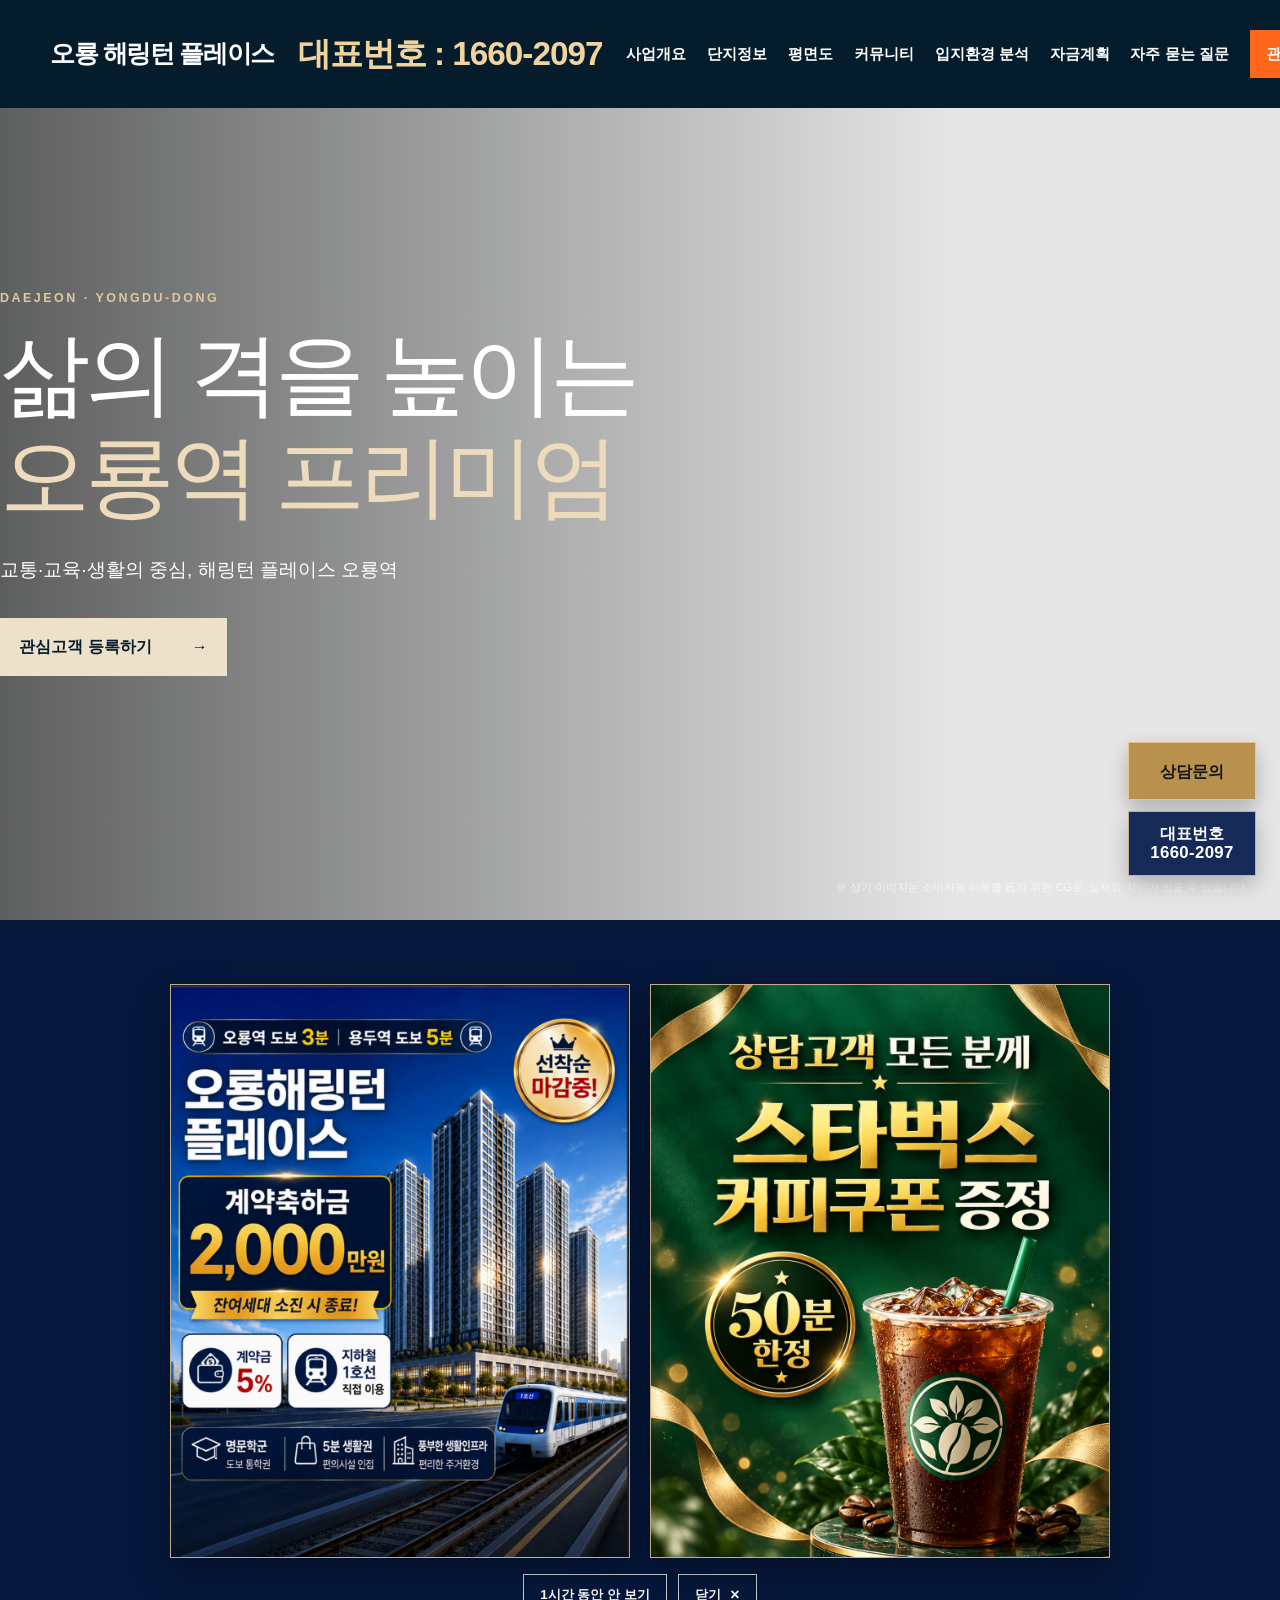
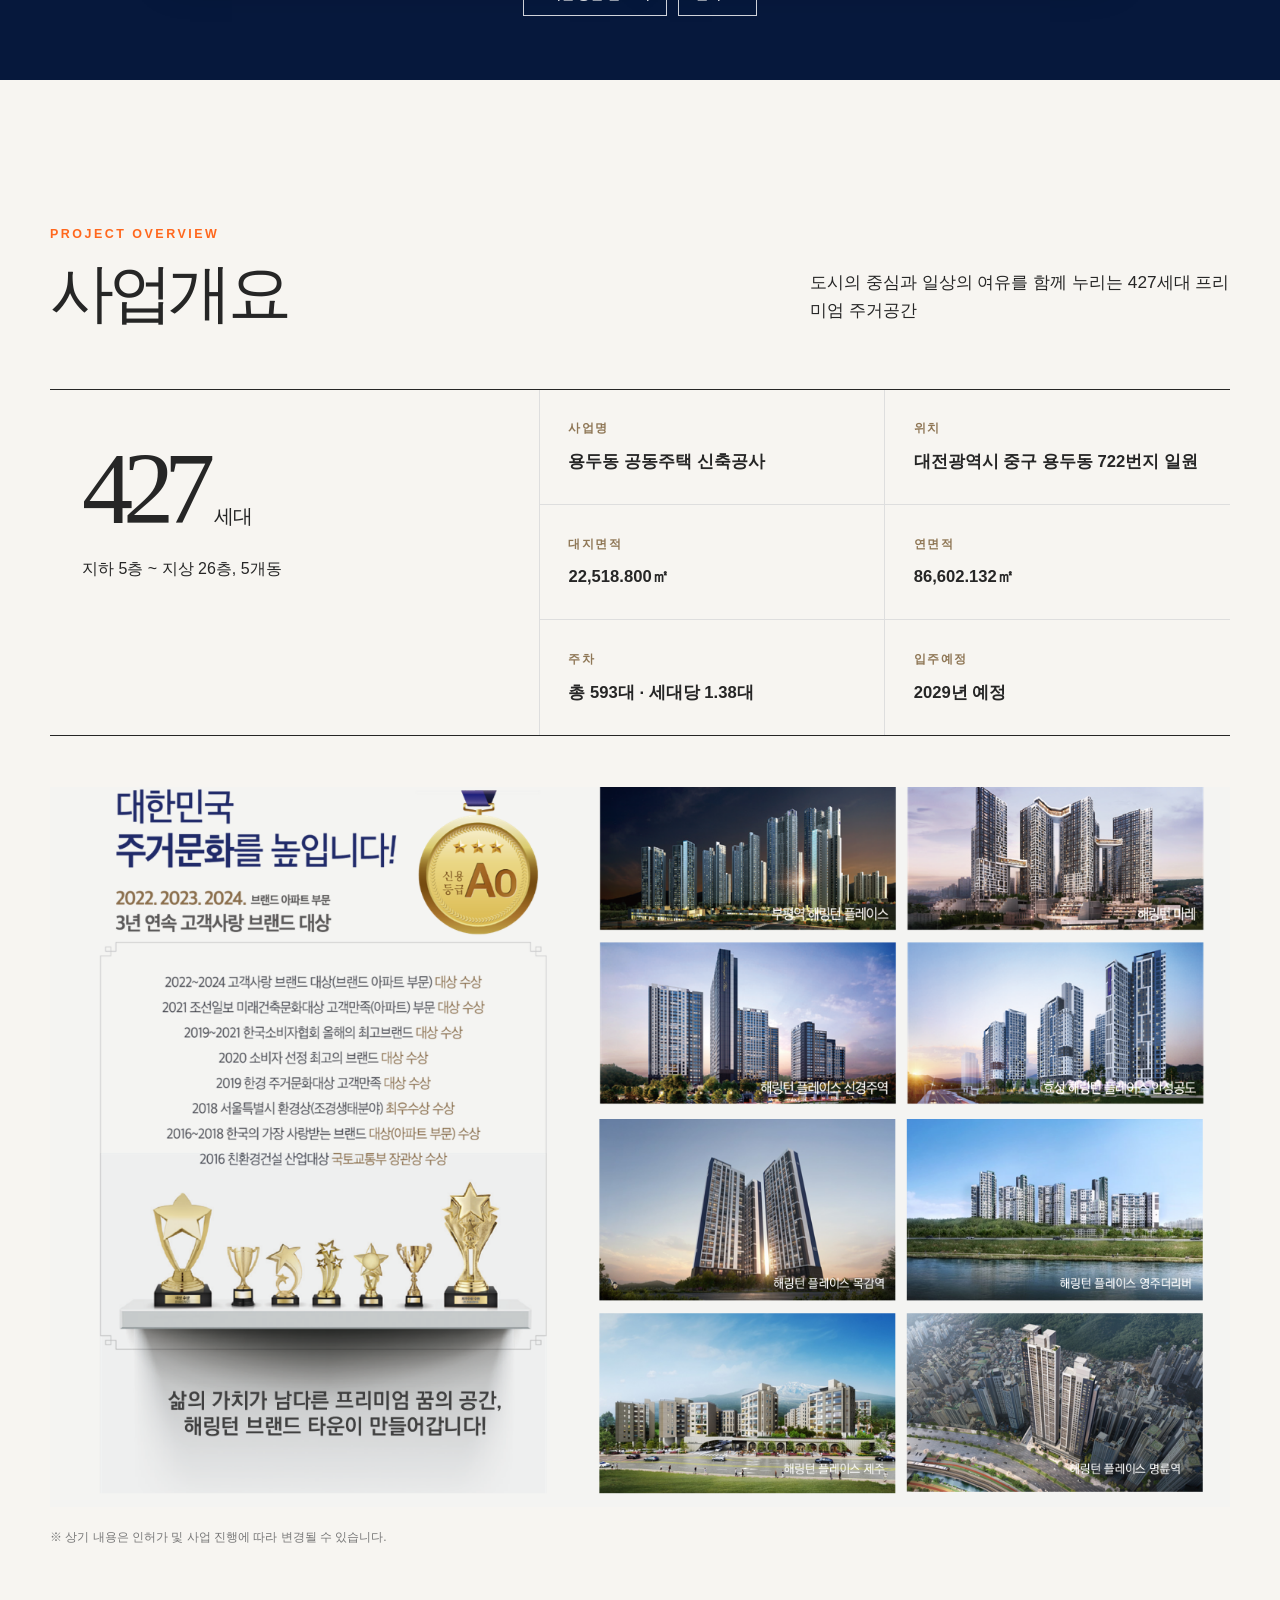
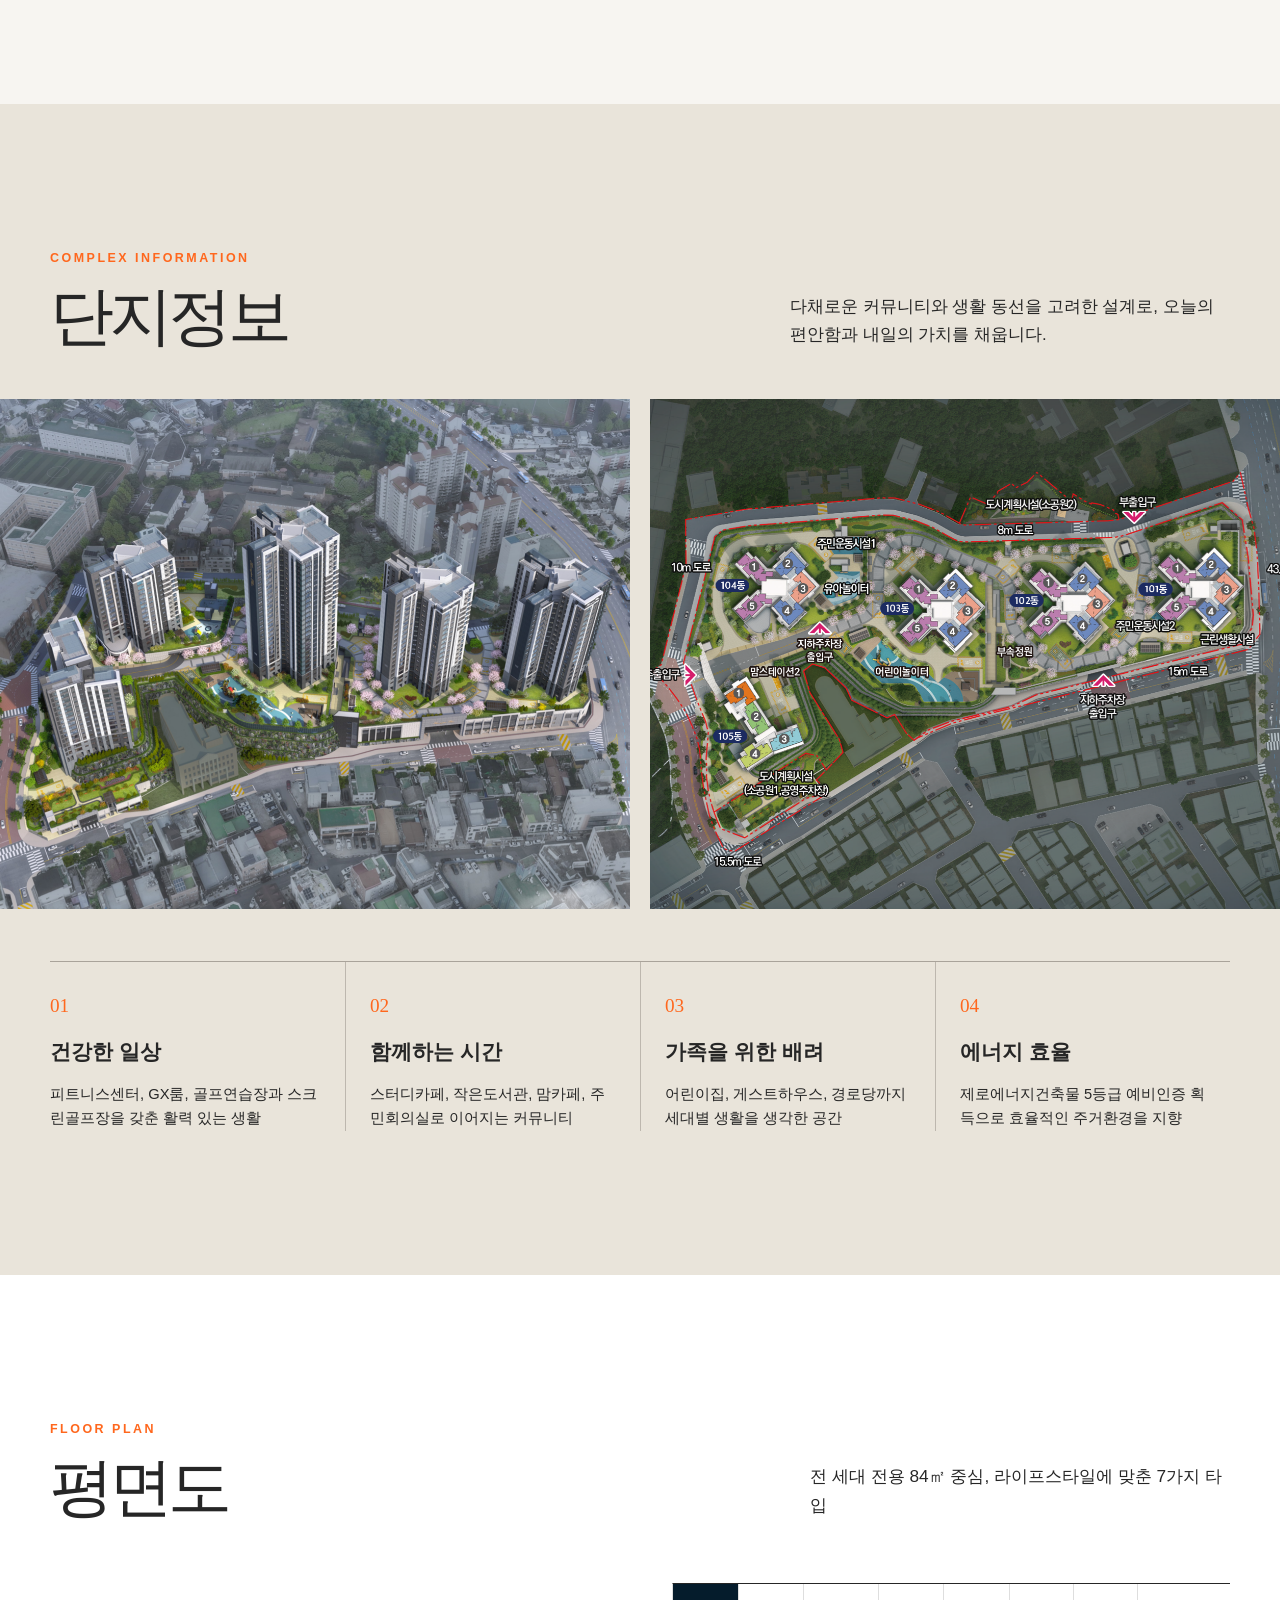
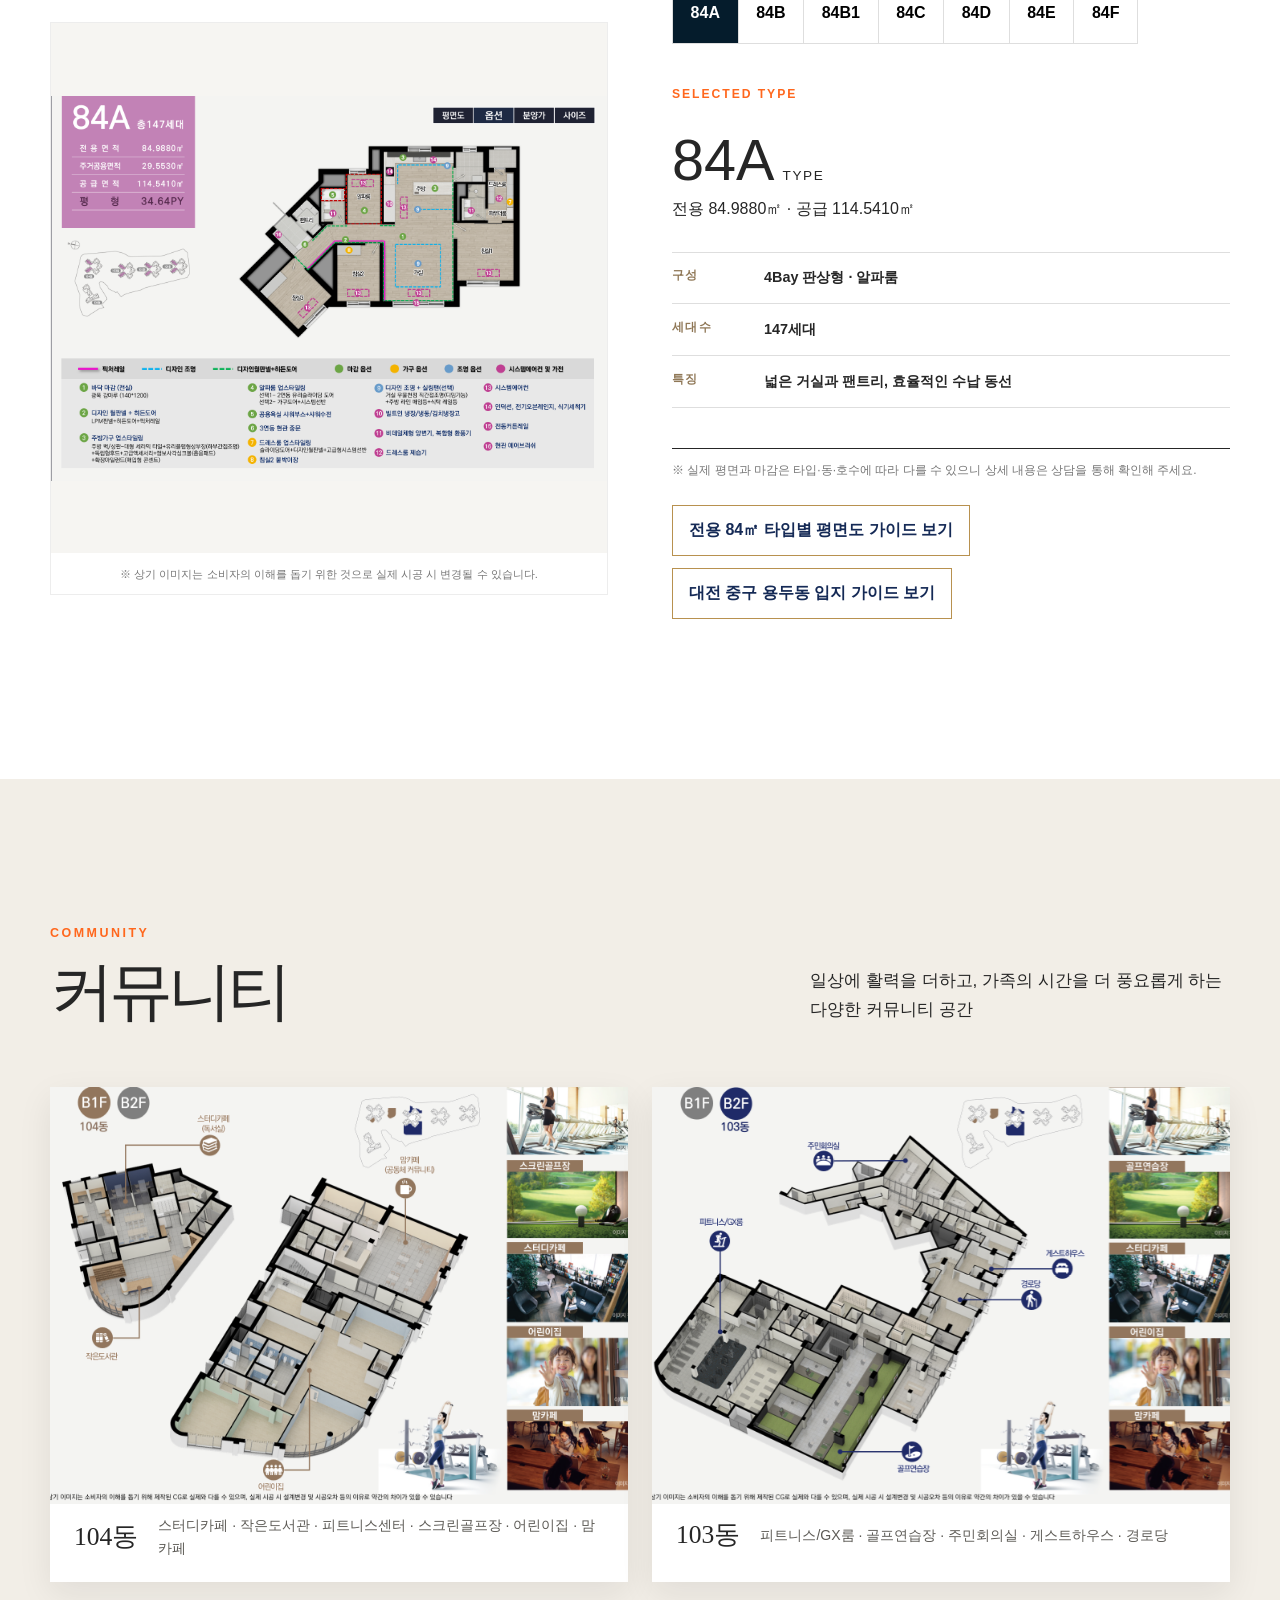
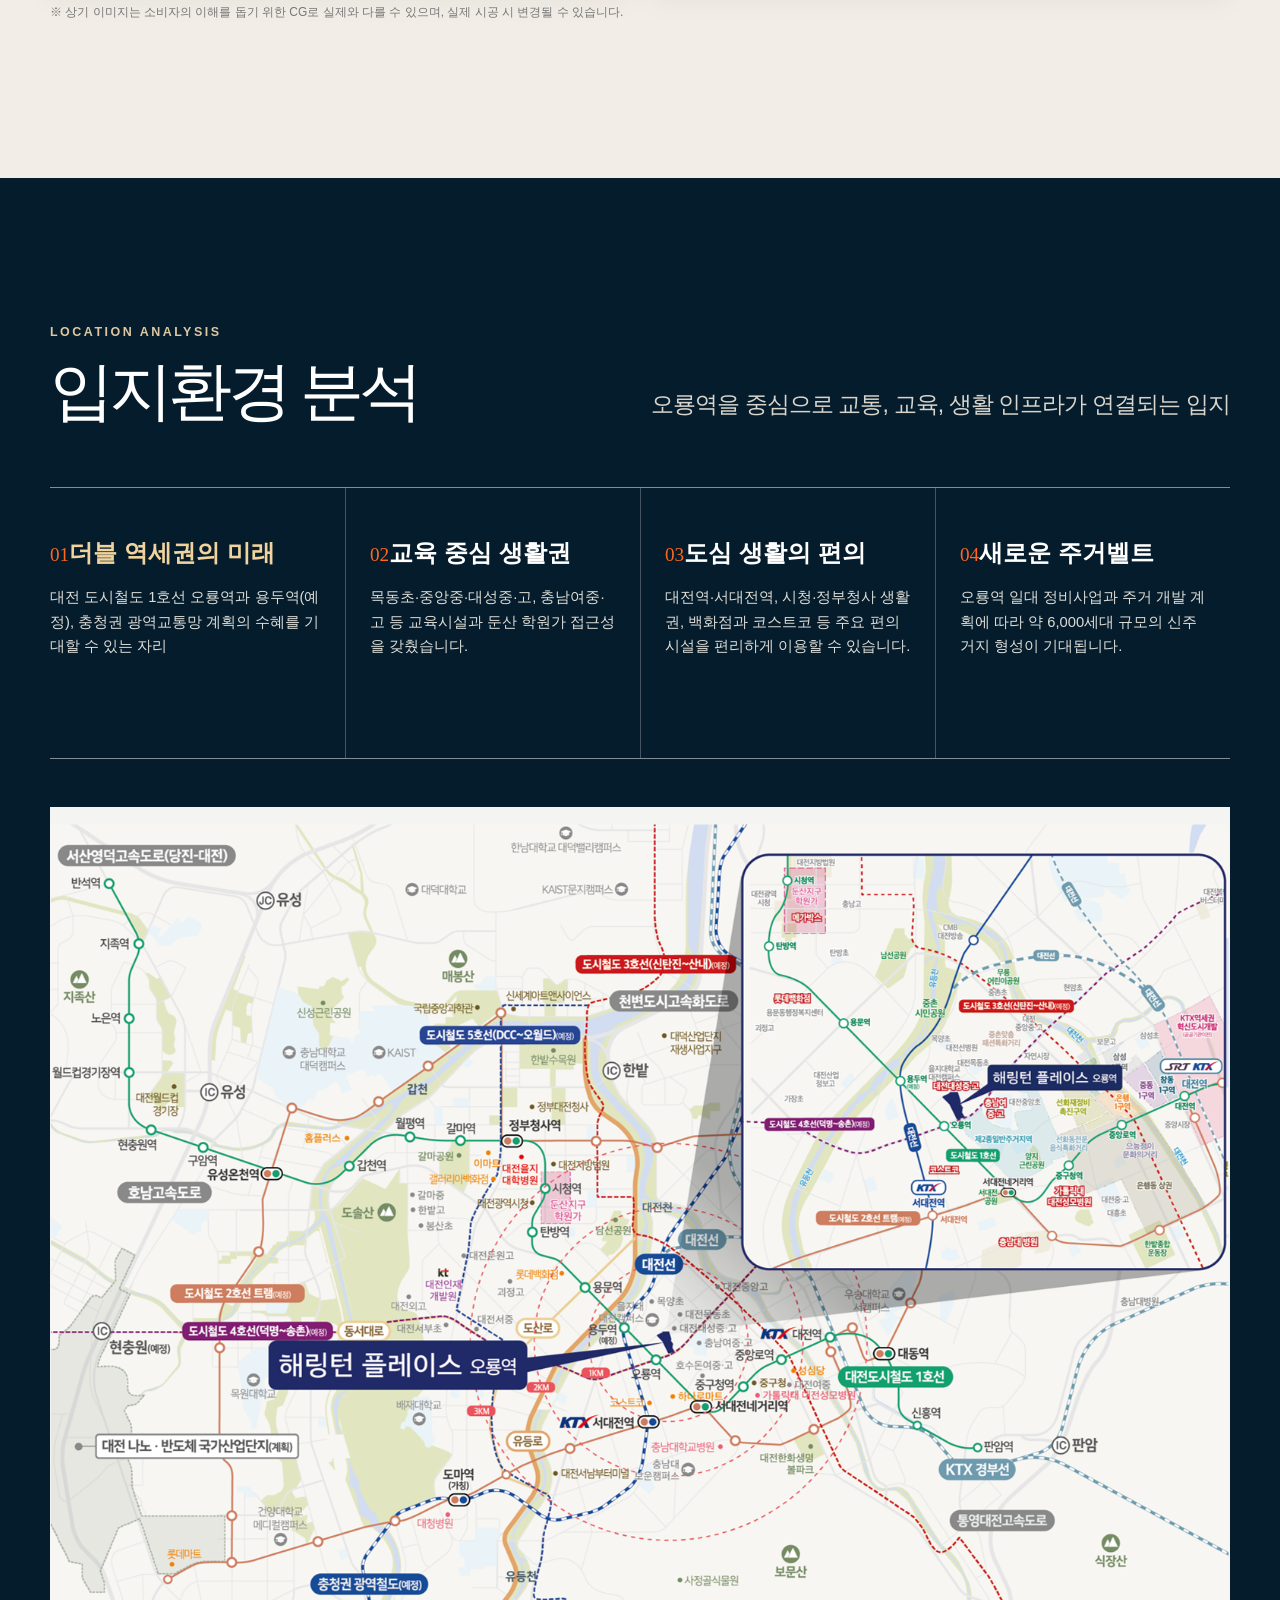
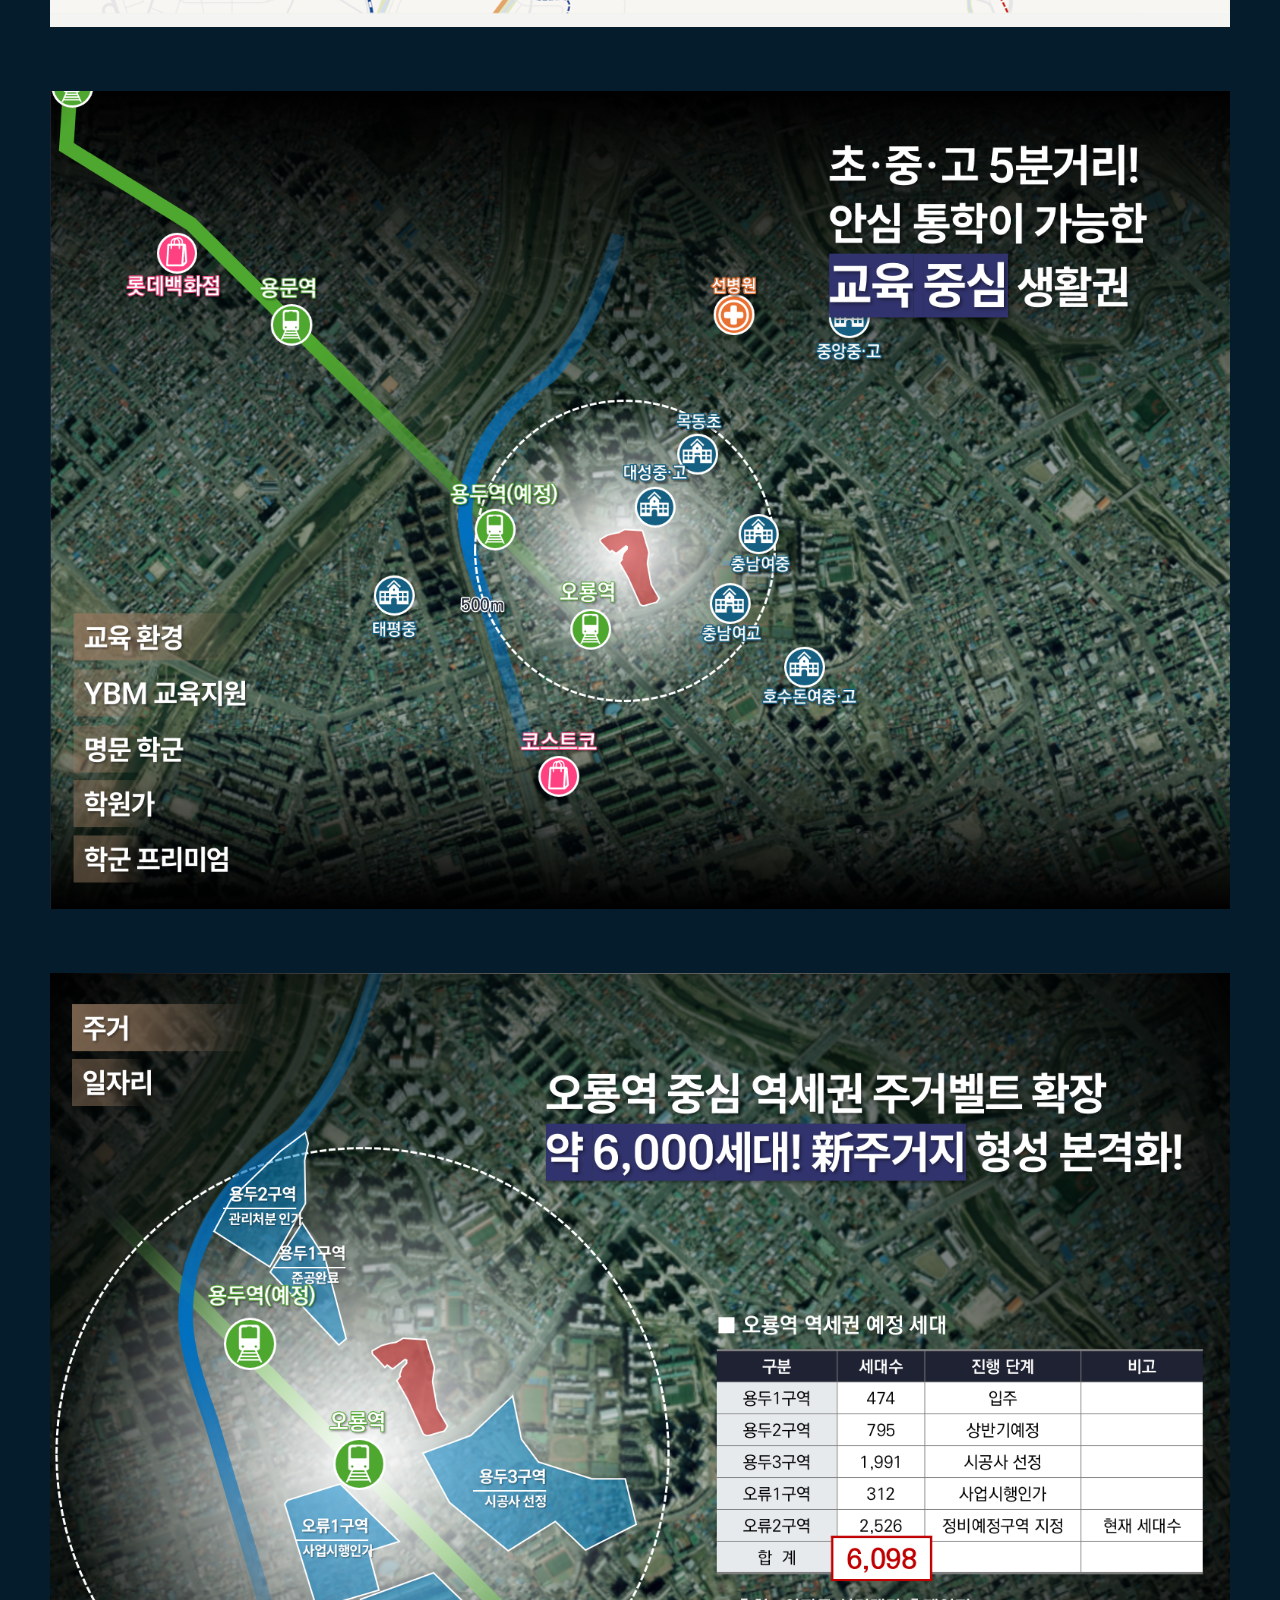
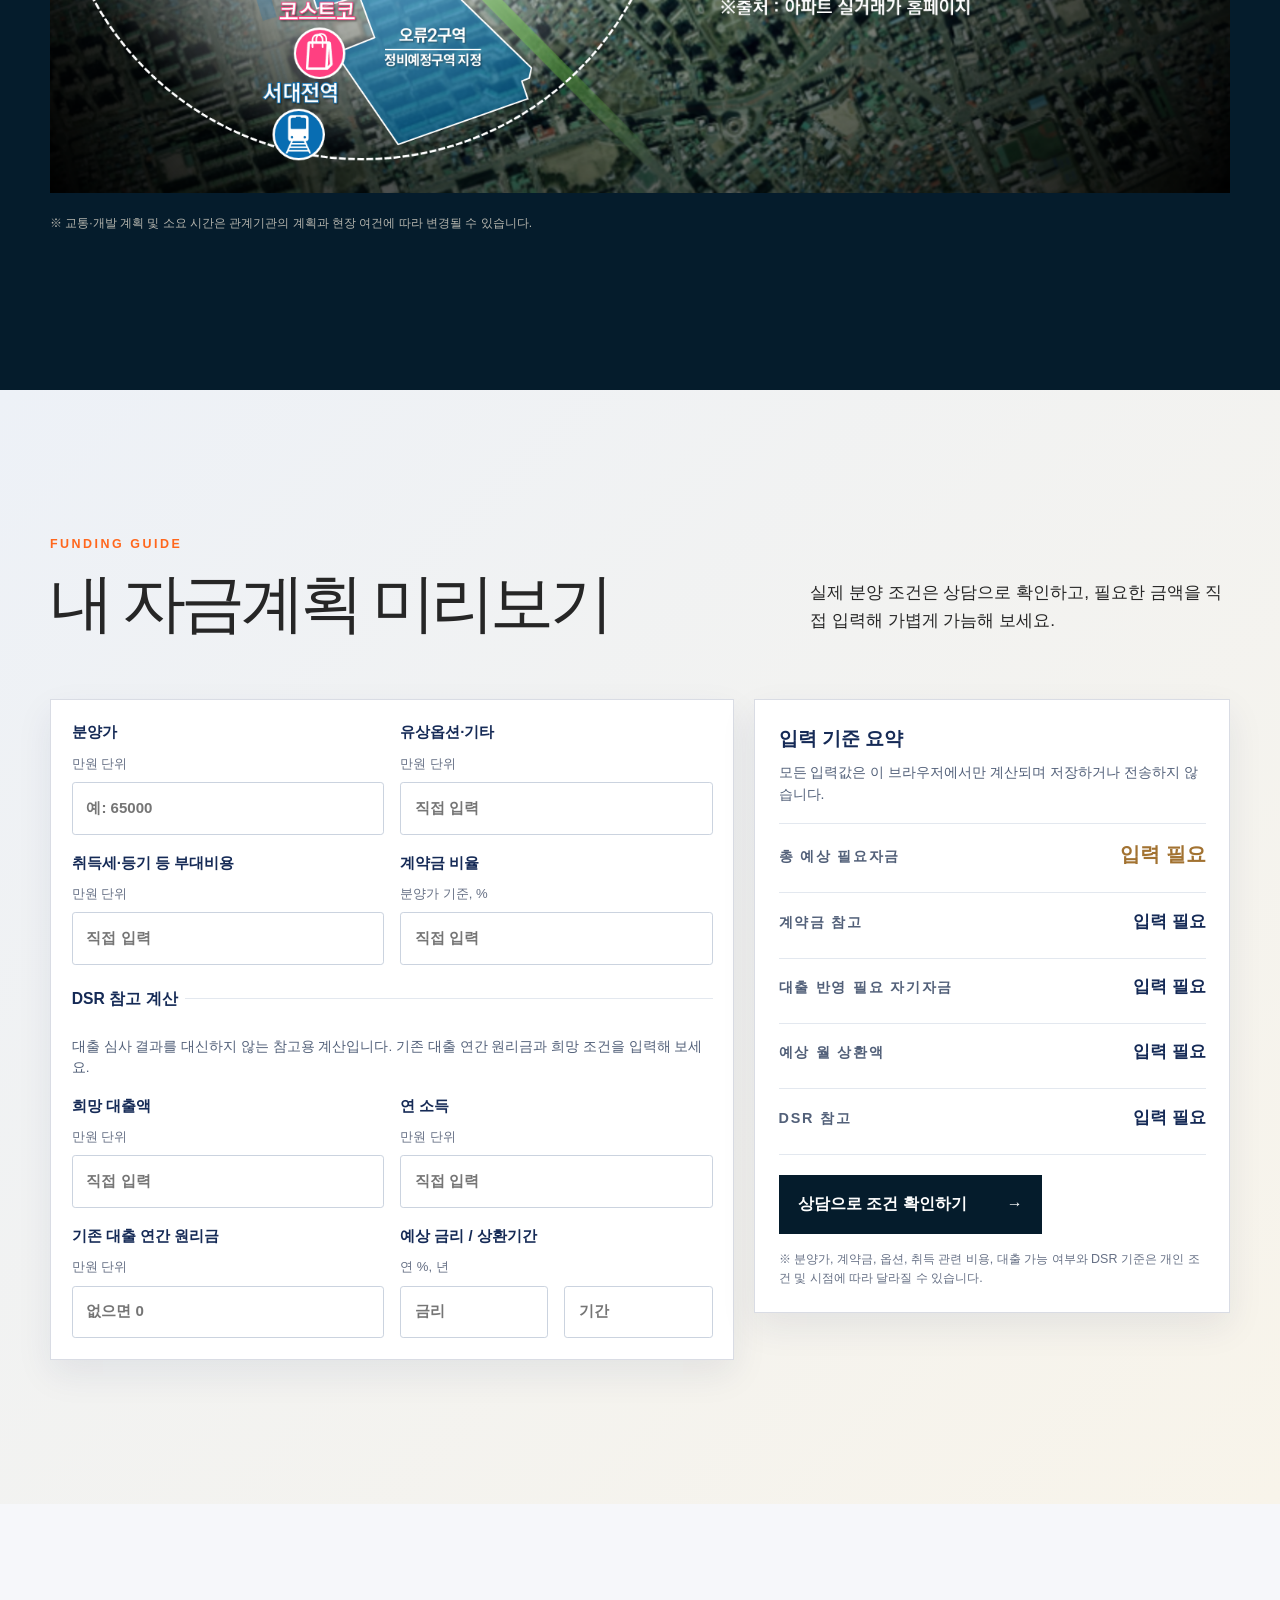
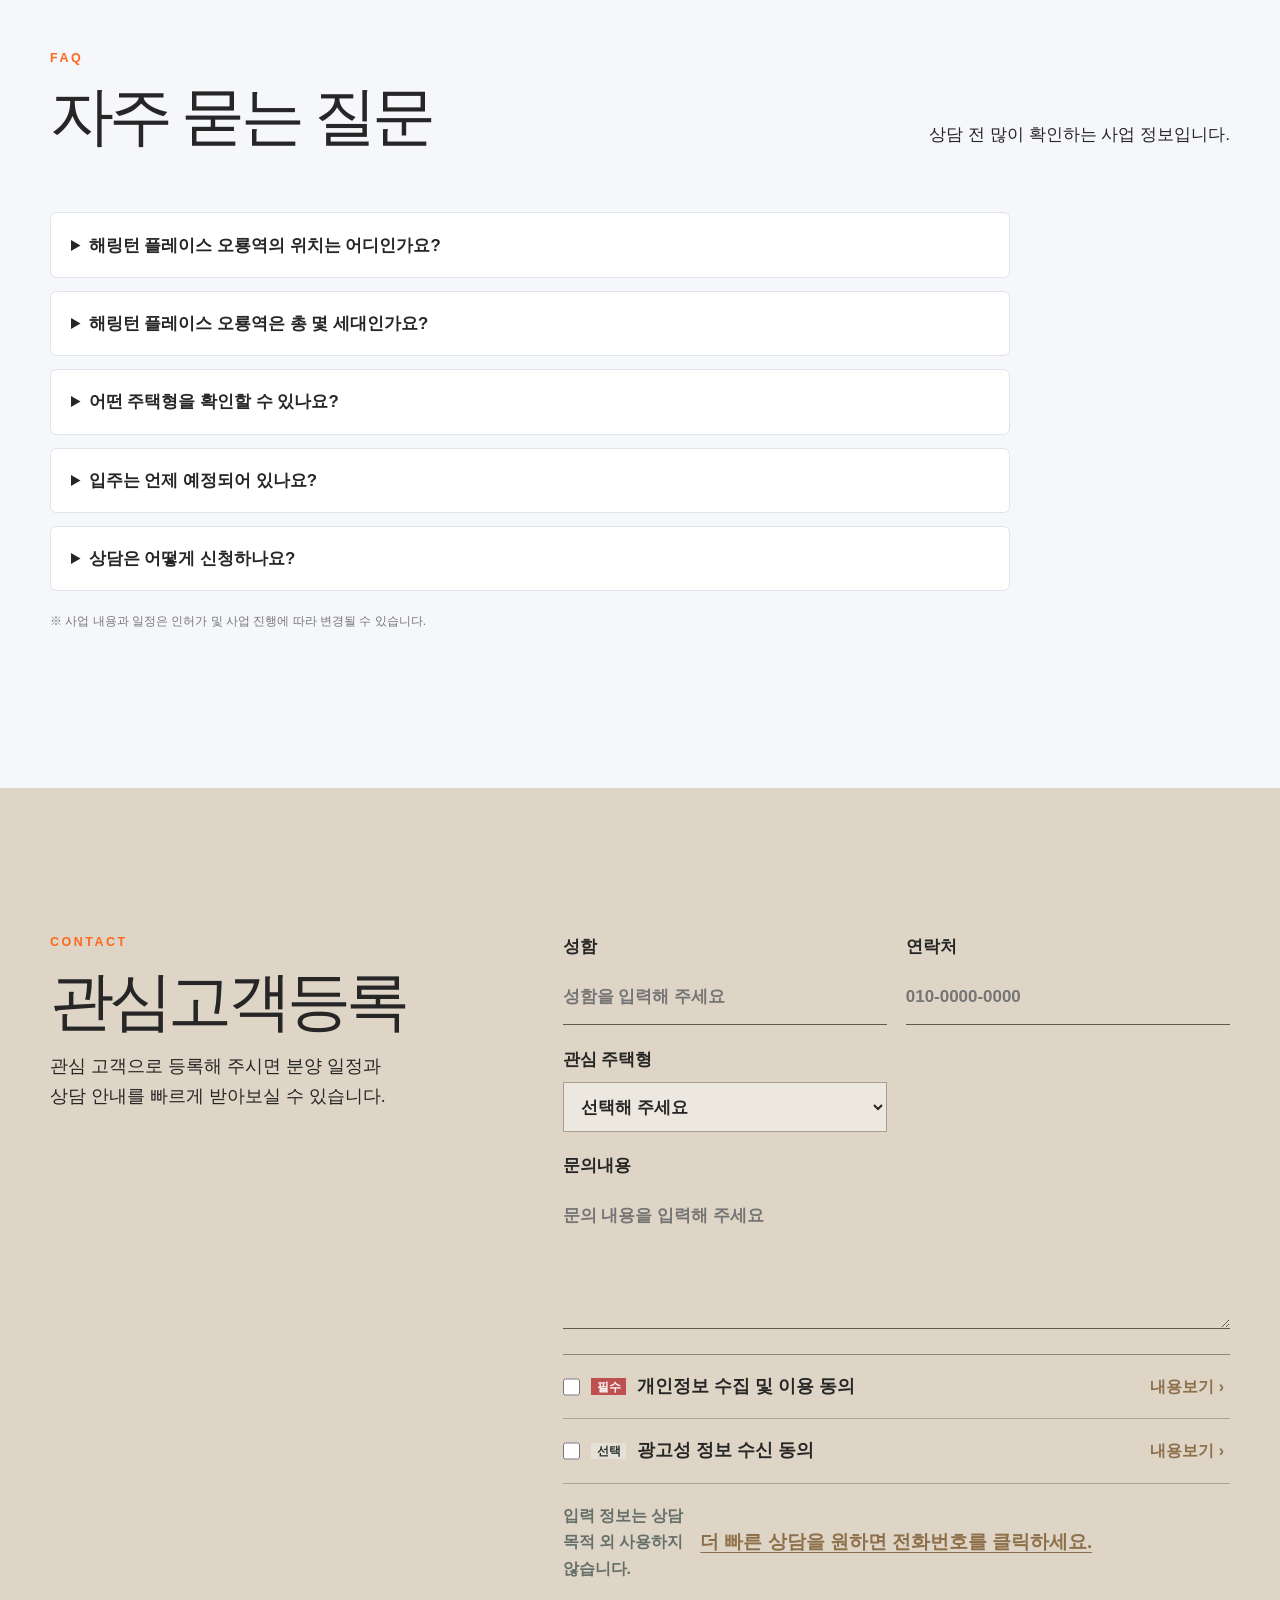
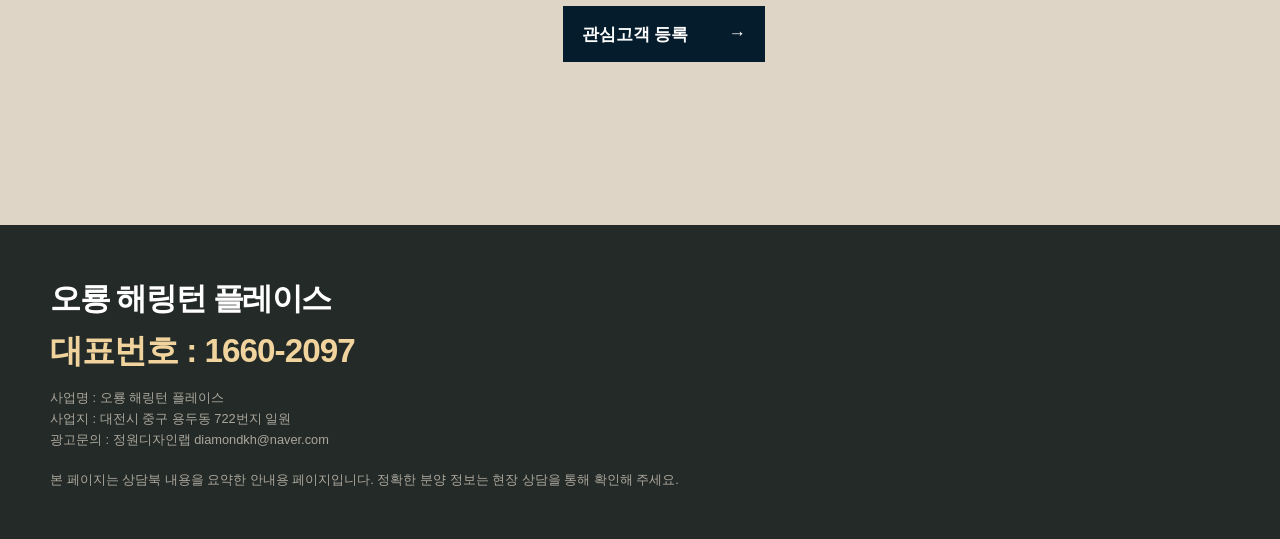
==== commit 17456627: "Fix interest registration validation and tracking" ====
--- a/index.html
+++ b/index.html
@@ -1,28 +1,394 @@
 <!doctype html>
-<html lang="ko"><head>
-<meta charset="UTF-8" /><meta name="viewport" content="width=device-width, initial-scale=1.0" />
-<meta name="robots" content="index,follow,max-image-preview:large" />
-<link rel="canonical" href="https://www.apt-model-house.com/" />
-<title>e편한세상 시티 천안아산역 | 주거형 오피스텔</title>
-<meta name="description" content="e편한세상 시티 천안아산역 사업개요, 전용 84㎡ 타입, 입지와 관심고객 상담 안내" />
-<meta property="og:type" content="website" /><meta property="og:locale" content="ko_KR" /><meta property="og:site_name" content="e편한세상 시티 천안아산역" /><meta property="og:title" content="e편한세상 시티 천안아산역" /><meta property="og:description" content="관심고객 상담 및 방문예약 안내" /><meta property="og:image" content="https://www.apt-model-house.com/view.png" />
-<script async src="https://www.googletagmanager.com/gtag/js?id=G-44HCBXSR18"></script><script>window.dataLayer=window.dataLayer||[];function gtag(){dataLayer.push(arguments)}gtag('js',new Date());gtag('config','G-44HCBXSR18');gtag('config','AW-17503629912');</script>
-<link rel="stylesheet" href="styles.css" /><link rel="stylesheet" href="consent.css" /><link rel="stylesheet" href="consultation.css" />
-<style>
-.hero-image{background:#fff url('/hero-transport.png') center/contain no-repeat}.location{background:linear-gradient(rgba(12,22,36,.92),rgba(12,22,36,.96)),url('/location.png') center/cover}.hero-caption{max-width:460px;text-align:right}.source-note{font-size:.75rem;color:#777}.quick-points{background:#1b2938;color:#fff;padding:1.25rem 0}.quick-points .shell{display:grid;grid-template-columns:repeat(3,1fr);gap:1rem}.quick-points b{display:block;color:#e3d6bf;font-size:1.05rem}.quick-points span{font-size:.82rem;color:#dce3eb}.media-grid{display:grid;grid-template-columns:1fr 1fr;gap:1.25rem}.media-grid figure{margin:0;overflow:hidden;background:#fff}.media-grid img{width:100%;display:block}.cta-row{display:flex;gap:.8rem;flex-wrap:wrap}.cta-row a:last-child{color:#fff;border-bottom:1px solid #fff;padding:.8rem}.site-footer-link{color:#e3d6bf}@media(max-width:600px){.quick-points .shell{grid-template-columns:1fr}.quick-points{padding:1rem 0}.media-grid{grid-template-columns:1fr}.hero h1{font-size:2.9rem}}
-
-#consent-modal{position:fixed;inset:0;z-index:100;display:grid;place-items:center;padding:16px;background:rgba(3,16,35,.78)}#consent-modal[hidden]{display:none}.consent-modal__backdrop{position:absolute;inset:0}.consent-modal__panel{position:relative;z-index:1;width:min(560px,100%);max-height:min(760px,calc(100vh - 32px));overflow:auto;background:#fdfbf7;color:#051c2c;padding:32px 44px 28px;box-shadow:0 24px 64px rgba(0,0,0,.38)}.consent-modal__eyebrow{margin:0 0 16px;color:#ff671d;font-size:.74rem;font-weight:900;letter-spacing:.2em}.consent-modal__panel h3{margin:0 0 32px;font-size:clamp(1.8rem,5vw,2.4rem);line-height:1.2;letter-spacing:-.06em}.consent-modal__close{position:absolute;right:24px;top:20px;width:44px;height:44px;border:0;background:#051c2c;color:#fff;font-size:2.2rem;line-height:1;cursor:pointer}.privacy-detail{display:grid;grid-template-columns:110px 1fr;gap:16px;padding:22px 0;border-top:1px solid #dfd8cb}.privacy-detail strong{color:#ff671d;font-size:.9rem}.privacy-detail p{margin:0;font-weight:700;line-height:1.65}.consent-confirm{display:flex;width:100%;justify-content:center;margin-top:28px;padding:16px;border:0;background:#ff671d;color:#fff;font:inherit;font-size:1rem;font-weight:900;cursor:pointer}@media(max-width:520px){.consent-modal__panel{padding:28px 28px 24px}.consent-modal__panel h3{margin-bottom:24px}.privacy-detail{grid-template-columns:1fr;gap:5px;padding:16px 0}.consent-modal__close{right:16px;top:14px}}
-</style></head>
-<body><a class="skip-link" href="#overview">본문으로 바로가기</a>
-<header class="site-header"><a class="brand" href="#top" aria-label="e편한세상 시티 천안아산역 처음으로"><strong>e편한세상 시티 천안아산역</strong></a><button class="menu-toggle" type="button" aria-label="메뉴 열기" aria-expanded="false">메뉴</button><nav class="main-nav" aria-label="주요 메뉴"><a href="#overview">사업개요</a><a href="#complex">단지정보</a><a href="#plans">평면도</a><a href="#location">입지환경</a><a href="#faq">FAQ</a><a class="nav-cta" href="#register">관심고객등록</a></nav></header>
-<main id="top"><section class="hero" aria-labelledby="hero-title"><div class="hero-image" role="img" aria-label="천안아산역 일대 조망 자료"></div><div class="hero-content shell"><p class="eyebrow light">CHEONAN · ASAN STATION</p><h1 id="hero-title">일상에 가까운<br /><em>천안아산역의 중심</em></h1><p class="hero-copy">e편한세상 시티 천안아산역 · 전용 84㎡ 주거형 오피스텔</p><div class="cta-row"><a class="button button-light" href="#register">관심고객 등록 <span aria-hidden="true">→</span></a><a href="#register">방문예약 신청</a></div></div><p class="hero-caption">※ 제공 자료 기반 이미지입니다. 실제 현장과 차이가 있을 수 있습니다.</p></section>
-<section class="quick-points" aria-label="핵심 정보"><div class="shell"><div><b>2개동 · 최고 46층</b><span>전용 84㎡ · 총 396실</span></div><div><b>세대당 주차 1.52대</b><span>총 603대 계획</span></div><div><b>반경 300m 생활권</b><span>KTX·SRT 천안아산역</span></div></div></section>
-<section id="overview" class="section overview"><div class="shell"><p class="eyebrow">PROJECT OVERVIEW</p><div class="section-heading"><h2>사업개요</h2><p>광역교통과 생활 인프라를 가까이 누리는 천안아산역 주거형 오피스텔</p></div><figure class="overview-visual"><img src="/overview-summary.png" alt="e편한세상 시티 천안아산역 건축개요 및 타입개요" /></figure><div class="overview-grid"><article class="overview-lead"><span class="big-number">396<span>실</span></span><p>지하 6층 ~ 지상 46층 · 2개동</p></article><dl class="facts"><div><dt>위치</dt><dd>충남 아산시 배방읍 장재리 1749번지</dd></div><div><dt>대지면적</dt><dd>7,635.00㎡</dd></div><div><dt>연면적</dt><dd>89,485.62㎡</dd></div><div><dt>주차</dt><dd>총 603대 · 세대당 1.52대</dd></div><div><dt>용도</dt><dd>판매·근린생활·운동시설·오피스텔</dd></div><div><dt>분양 대상</dt><dd>4~46층 전용 84㎡ 오피스텔</dd></div></dl></div><p class="notice">※ 사업 내용은 인허가 및 사업 진행에 따라 변경될 수 있습니다. 미확인 분양조건은 별도 상담으로 확인하세요.</p></div></section>
-<section id="complex" class="section complex"><div class="shell split-heading"><div><p class="eyebrow">COMPLEX INFORMATION</p><h2>생활을 잇는<br />주거 설계</h2></div><p>남향 중심 배치와 천안아산역 생활권, 3층 운동시설 및 4층 옥상정원을 계획했습니다.</p></div><div class="shell"><figure class="complex-visual"><img src="/site-plan.png" alt="e편한세상 시티 천안아산역 단지배치도 자료" /></figure><div class="amenity-grid"><article><span>01</span><h3>남향 중심 배치</h3><p>총 396실 중 355실이 남향 위주로 계획되었습니다.</p></article><article><span>02</span><h3>연결된 생활</h3><p>2층 보행교를 통해 모다아울렛과 직접 연결이 계획되었습니다.</p></article><article><span>03</span><h3>운동과 휴식</h3><p>3층 수영장·피트니스·필라테스와 휴게공간을 계획했습니다.</p></article><article><span>04</span><h3>고층 이동 계획</h3><p>동별 5대 엘리베이터가 계획되어 있습니다.</p></article></div></div></section>
-<section id="plans" class="section plans"><div class="shell"><p class="eyebrow">FLOOR PLAN</p><div class="section-heading"><h2>가족형<br />전용 84㎡</h2><p>3ROOM · 2BATH와 드레스룸, 팬트리 등 수납공간을 갖춘 아파트형 평면입니다.</p></div><div class="plan-layout"><figure class="plan-image-wrap"><img data-plan="image" src="/unit-plan.png" alt="84A, 84B, 84C, 84D 타입 평면도 자료" /><p>※ 실제 평면과 마감은 타입·동·호수에 따라 다를 수 있습니다.</p></figure><div><div class="type-buttons" role="tablist" aria-label="주택형 선택"><button class="active" type="button" data-type="84A">84A · 158실</button><button type="button" data-type="84B">84B · 121실</button><button type="button" data-type="84C">84C · 80실</button><button type="button" data-type="84D">84D · 37실</button></div><div class="plan-detail"><p class="plan-label">SELECTED TYPE</p><h3 data-plan="type">84A<small>TYPE</small></h3><dl><div><dt>전용면적</dt><dd data-plan="size">84.9831㎡ · 약 25.7평</dd></div><div><dt>계약면적</dt><dd data-plan="contract">195.2064㎡ · 약 59.0평</dd></div><div><dt>구성</dt><dd data-plan="layout">3ROOM · 2BATH · 수납공간</dd></div><div><dt>공급 호실</dt><dd data-plan="count">158실</dd></div><div><dt>특징</dt><dd data-plan="feature">4BAY 중심의 맞통풍 설계</dd></div></dl></div></div></div></div><figure class="family-visual"><img src="/family-housing.png" alt="완벽한 가족형 주거상품 및 구축 84㎡ 수요 확대 안내" /></figure></section>
-<section <section id="location" class="section location"><div class="shell"><p class="eyebrow light">LOCATION</p><div class="section-heading light-heading"><h2>천안아산역을<br />가깝게 누리다</h2><p>교통, 생활, 산업 배후수요가 만나는 역세권 생활권</p></div><figure class="location-summary-visual"><img src="/location-summary.png?v=20261014-clean" alt="천안아산역 입지·수요·생활·상품 경쟁력 요약" /></figure><div class="location-grid"><article><span>01</span><h3>KTX · SRT · 1호선</h3><p>천안아산역을 기반으로 광역교통망 이용이 가능한 위치입니다.</p></article><article><span>02</span><h3>반경 300m 생활</h3><p>갤러리아, 트레이더스, 모다아울렛 등 대형 생활 인프라가 인접합니다.</p></article><article><span>03</span><h3>산업 배후수요</h3><p>삼성전자·삼성디스플레이 등 천안·아산 첨단산업 생활권입니다.</p></article><article><span>04</span><h3>성장 거점</h3><p>R&D 집적지구, 국제전시컨벤션센터, 광역복합환승센터 개발계획이 안내되어 있습니다.</p></article></div><div class="media-grid"><figure><img src="/location.png" alt="천안아산역 인근 입지 자료" /></figure><figure><img src="/view.png" alt="천안아산역 일대 조망 자료" /></figure></div><p class="location-notice">※ 교통·개발계획은 관계기관 사정에 따라 변경·지연·취소될 수 있습니다.</p></div></section>
-<section id="faq" class="section faq-section"><div class="shell"><p class="eyebrow">FAQ</p><div class="section-heading"><h2>자주 묻는<br />질문</h2><p>천안아산역 입지와 상품에 대해 자주 문의하시는 내용을 안내합니다.</p></div><div class="faq-page-list"><details open><summary><span>01</span> 천안아산역에서 이용할 수 있는 교통수단은 무엇인가요?</summary><p>KTX·SRT와 1호선 이용이 가능한 천안아산역 생활권입니다.</p></details><details><summary><span>02</span> 대형 생활 인프라는 가까운가요?</summary><p>갤러리아, 트레이더스, 모다아울렛 등 대형 생활 인프라가 반경 300m 생활권에 안내되어 있습니다.</p></details><details><summary><span>03</span> 모다아울렛과 연결 동선이 있나요?</summary><p>단지 2층과 모다아울렛을 잇는 보행교 직접 연결이 계획되어 있습니다.</p></details><details><summary><span>04</span> 산업 배후수요는 어떤 곳이 있나요?</summary><p>삼성전자·삼성디스플레이를 비롯한 천안·아산 첨단산업 생활권이 형성되어 있습니다.</p></details><details><summary><span>05</span> 인근 개발계획은 어떻게 확인하나요?</summary><p>R&D 집적지구, 국제전시컨벤션센터, 광역복합환승센터 관련 계획이 안내되어 있으며, 세부 일정은 관계기관 사정에 따라 변경될 수 있습니다.</p></details></div><p class="faq-notice">※ 교통·개발계획은 관계기관 사정에 따라 변경·지연·취소될 수 있습니다.</p></div></section>
-<section id="register" class="section register"><div class="shell register-grid"><div><p class="eyebrow">CONTACT</p><h2>관심고객등록</h2><p class="register-copy">방문예약·타입문의·분양상담을 남겨주시면 확인 후 안내드리겠습니다.</p><p class="source-note">대표번호와 분양조건은 확인 후 별도 안내됩니다.</p></div><form id="interest-form" class="interest-form"><label>성함<input name="name" type="text" autocomplete="name" required placeholder="성함을 입력해 주세요" /></label><label>연락처<input name="phone" type="tel" inputmode="tel" autocomplete="tel" required placeholder="010-0000-0000" /></label><label>관심 타입<select name="type" required><option value="">선택해 주세요</option><option>84A</option><option>84B</option><option>84C</option><option>84D</option><option>미정</option></select></label><label>상담 희망 시간<input name="preferredTime" type="text" placeholder="예: 평일 오후" /></label><label class="message-field">문의내용<textarea name="message" required placeholder="방문예약, 관심 타입 등 문의 내용을 입력해 주세요"></textarea></label><div class="consent"><label><input name="privacyConsent" type="checkbox" required /><span class="consent-badge required">필수</span><span>개인정보 수집 및 이용 동의</span></label><button class="consent-open" type="button" data-consent="privacy">내용보기 <span aria-hidden="true">›</span></button></div><div class="consent"><label><input name="marketingConsent" type="checkbox" /><span class="consent-badge optional">선택</span><span>광고성 정보 수신 동의</span></label><button class="consent-open" type="button" data-consent="marketing">내용보기 <span aria-hidden="true">›</span></button></div><button class="button button-dark" type="submit">관심고객 등록 <span aria-hidden="true">→</span></button><p class="form-message" aria-live="polite"></p></form></div></section></main>
-<footer><div class="shell"><strong>e편한세상 시티 천안아산역</strong><p>본 홈페이지의 자료와 이미지는 소비자의 이해를 돕기 위한 것으로 실제와 차이가 있을 수 있습니다. 사업 내용 및 개발계획은 관계기관 사정에 따라 변경될 수 있으니 계약 전 반드시 상담을 통해 확인하세요.</p></div></footer>
-<div id="consent-modal" class="consent-modal" hidden><div class="consent-modal__backdrop" data-consent-close></div><section class="consent-modal__panel" role="dialog" aria-modal="true" aria-labelledby="consent-modal-title"><button class="consent-modal__close" type="button" data-consent-close aria-label="닫기" onclick="document.getElementById('consent-modal').hidden=true;document.body.classList.remove('modal-open');">×</button><p class="consent-modal__eyebrow">REQUIRED CONSENT</p><h3 id="consent-modal-title">개인정보 수집 및 이용 동의</h3><div id="consent-modal-content"><div class="privacy-detail"><strong>수집 항목</strong><p>이름, 연락처, 관심 타입, 모델하우스 방문 예정일, 알고싶은 정보</p></div><div class="privacy-detail"><strong>수집·이용 목적</strong><p>분양 상담 신청 처리, 고객 문의 응대, 방문상담 및 고객이 요청한 상담 관련 안내</p></div><div class="privacy-detail"><strong>보유 및 이용기간</strong><p>상담 목적 달성 후 지체 없이 파기합니다. 다만 관계 법령에 따라 보존할 필요가 있는 경우 해당 법령에서 정한 기간 동안 보관할 수 있습니다.</p></div><div class="privacy-detail"><strong>동의 거부 권리</strong><p>개인정보 수집 및 이용에 대한 동의를 거부할 권리가 있습니다. 다만 필수 개인정보 수집·이용에 동의하지 않을 경우 관심고객 등록 및 상담 신청이 제한될 수 있습니다.</p></div></div><button class="consent-confirm" type="button" data-consent-close onclick="document.getElementById('consent-modal').hidden=true;document.body.classList.remove('modal-open');">확인</button></section></div>
-<script src="script.js"></script><script>(()=>{const init=()=>{const modal=document.querySelector('#consent-modal');if(!modal)return;const close=()=>{modal.hidden=true;document.body.classList.remove('modal-open')};document.querySelectorAll('.consent-open[data-consent="privacy"]').forEach(b=>b.onclick=e=>{e.preventDefault();e.stopPropagation();modal.hidden=false;document.body.classList.add('modal-open')});modal.querySelectorAll('[data-consent-close]').forEach(b=>b.onclick=close)};if(document.readyState==='loading')document.addEventListener('DOMContentLoaded',init);else init()})();</script>
+<html lang="ko">
+  <head>
+    <meta charset="UTF-8" />
+    <meta name="google-site-verification" content="RaKcSa1UzP0y5S4WTc2kBIGPscvnQAhSDXzRV_OrehQ" />
+    <meta name="viewport" content="width=device-width, initial-scale=1.0" />
+    <meta name="naver-site-verification" content="2960b978957e0ba2cbdfbfed275e03e70eb4bf20" />
+    <!-- Google tag (gtag.js) -->
+    <script async src="https://www.googletagmanager.com/gtag/js?id=G-44HCBXSR18"></script>
+    <script>
+      window.dataLayer = window.dataLayer || [];
+      function gtag(){dataLayer.push(arguments);}
+      gtag('js', new Date());
+      gtag('config', 'G-44HCBXSR18');
+          gtag('config', 'AW-17503629912');
+
+      function gtag_report_conversion(url) {
+        var callback = function () {
+          if (typeof(url) != 'undefined') {
+            window.location = url;
+          }
+        };
+
+        gtag('event', 'conversion', {
+          'send_to': 'AW-17503629912/b4vHCPS2v_AcENjksJpB',
+          'event_callback': callback
+        });
+
+        return false;
+      }
+
+      document.addEventListener('DOMContentLoaded', function () {
+        document.querySelectorAll('a[href^="tel:"]').forEach(function (link) {
+          link.addEventListener('click', function (event) {
+            event.preventDefault();
+            gtag('event', 'click_tel', { event_category: 'engagement', link_url: this.href });
+            gtag_report_conversion(this.href);
+          });
+        });
+      });</script>
+    <meta name="description" content="대전 중구 용두동 해링턴 플레이스 오룡역의 사업개요, 전용 84㎡ 타입, 입지, 커뮤니티와 관심고객 등록 정보를 확인하세요." />
+    <meta name="robots" content="index,follow,max-image-preview:large,max-snippet:-1,max-video-preview:-1" />
+    <link rel="canonical" href="https://www.apt-model-house.com/" />
+    <meta property="og:type" content="website" />
+    <meta property="og:locale" content="ko_KR" />
+    <meta property="og:site_name" content="해링턴 플레이스 오룡역" />
+    <meta property="og:url" content="https://www.apt-model-house.com/" />
+    <meta property="og:title" content="해링턴 플레이스 오룡역 | 대전 중구 용두동 아파트" />
+    <meta property="og:description" content="사업개요, 전용 84㎡ 타입, 입지, 커뮤니티와 관심고객 등록 정보를 확인하세요." />
+    <meta property="og:image" content="https://www.apt-model-house.com/og-apt-model-house.jpg" />
+    <meta property="og:image:secure_url" content="https://www.apt-model-house.com/og-apt-model-house.jpg" />
+    <meta property="og:image:type" content="image/jpeg" />
+    <meta property="og:image:width" content="1200" />
+    <meta property="og:image:height" content="630" />
+    <meta property="og:image:alt" content="해링턴 플레이스 오룡역 조감도" />
+    <meta name="twitter:card" content="summary_large_image" />
+    <meta name="twitter:title" content="해링턴 플레이스 오룡역 | 대전 중구 용두동 아파트" />
+    <meta name="twitter:description" content="사업개요, 전용 84㎡ 타입, 입지, 커뮤니티와 관심고객 등록 정보를 확인하세요." />
+    <meta name="twitter:image" content="https://www.apt-model-house.com/og-apt-model-house.jpg" />
+    <title>해링턴 플레이스 오룡역 | 대전 중구 용두동 아파트</title>
+    <script type="application/ld+json">
+      {
+        "@context": "https://schema.org",
+        "@graph": [
+          {
+            "@type": "WebSite",
+            "name": "해링턴 플레이스 오룡역",
+            "url": "https://www.apt-model-house.com/",
+            "inLanguage": "ko-KR"
+          },
+          {
+            "@type": "ApartmentComplex",
+            "name": "해링턴 플레이스 오룡역",
+            "url": "https://www.apt-model-house.com/",
+            "telephone": "1660-2097",
+            "address": {
+              "@type": "PostalAddress",
+              "streetAddress": "용두동 722번지 일원",
+              "addressLocality": "중구",
+              "addressRegion": "대전광역시",
+              "addressCountry": "KR"
+            },
+            "numberOfAccommodationUnits": 427
+          },
+          {
+            "@type": "FAQPage",
+            "mainEntity": [
+              {"@type":"Question","name":"해링턴 플레이스 오룡역의 위치는 어디인가요?","acceptedAnswer":{"@type":"Answer","text":"대전광역시 중구 용두동 722번지 일원에 조성 예정인 공동주택입니다."}},
+              {"@type":"Question","name":"해링턴 플레이스 오룡역은 총 몇 세대인가요?","acceptedAnswer":{"@type":"Answer","text":"지하 5층부터 지상 26층, 5개동, 총 427세대 규모로 안내되고 있습니다."}},
+              {"@type":"Question","name":"어떤 주택형을 확인할 수 있나요?","acceptedAnswer":{"@type":"Answer","text":"전용면적 84㎡ 중심으로 84A, 84B, 84B1, 84C, 84D, 84E, 84F 타입을 안내합니다."}},
+              {"@type":"Question","name":"입주는 언제 예정되어 있나요?","acceptedAnswer":{"@type":"Answer","text":"입주 예정 시점은 2029년이며, 인허가와 사업 진행에 따라 변경될 수 있습니다."}},
+              {"@type":"Question","name":"상담은 어떻게 신청하나요?","acceptedAnswer":{"@type":"Answer","text":"대표번호 1660-2097 또는 관심고객 등록을 통해 상담을 신청할 수 있습니다."}}
+            ]
+          }
+        ]
+      }
+    </script>
+    <link rel="stylesheet" href="styles.css" />
+    <link rel="stylesheet" href="consent.css" />
+    <link rel="stylesheet" href="consultation.css" />
+    <link rel="stylesheet" href="vercel-overrides.css" />
+    <link rel="stylesheet" href="community.css" />
+    <link rel="stylesheet" href="plans-overrides.css" />
+    <style>
+
+      .guide-links{display:flex;flex-wrap:wrap;gap:.75rem;margin-top:1.5rem}.guide-links a{display:inline-block;padding:.7rem 1rem;border:1px solid #b8914f;color:#152a56;font-weight:800;text-decoration:none}.guide-links a:hover{background:#b8914f;color:#fff}
+      .faq{background:#f6f7fa}.faq-list{display:grid;gap:.8rem;max-width:960px}.faq-list details{background:#fff;border:1px solid #dfe3ea;border-radius:.4rem;padding:0 1.25rem}.faq-list summary{padding:1.2rem 2rem 1.2rem 0;cursor:pointer;font-size:1.05rem;font-weight:800;line-height:1.5}.faq-list p{margin:0 0 1.2rem;color:#42506a;line-height:1.75}.faq-list details[open]{border-color:#b8914f;box-shadow:0 8px 22px rgba(21,42,86,.08)}
+      .header-phone,.footer-phone{color:#f1d49d;text-decoration:none;font-size:clamp(1.45rem,2.6vw,2.6rem);font-weight:900;letter-spacing:-.03em;white-space:nowrap;line-height:1;animation:phone-pulse .85s ease-in-out infinite}
+      @keyframes phone-pulse{0%,100%{opacity:1;text-shadow:0 0 0 rgba(241,212,157,0)}50%{opacity:.32;text-shadow:0 0 18px rgba(241,212,157,.9)}}
+      .community-cards figure img{display:block;transform:scale(.9)}
+      .community-cards figure.is-visible img{animation:community-zoom 8s cubic-bezier(.16,.8,.25,1) forwards}
+      #community:target .community-cards figure img{animation:community-zoom 8s cubic-bezier(.16,.8,.25,1) forwards}
+      @keyframes community-zoom{from{transform:scale(.9)}to{transform:scale(1.08)}}
+      #location:target .location-grid article h3{position:relative;animation:location-title-gold 1.7s ease both}
+      #location:target .location-grid article h3::after{content:"";position:absolute;inset:-.24em -.38em;background:linear-gradient(105deg,transparent 18%,rgba(243,205,121,.92) 48%,transparent 78%);mix-blend-mode:screen;pointer-events:none;animation:location-gold-wrap 1.7s ease both}
+      #location:target .location-grid article p{overflow:hidden;clip-path:inset(0 100% 0 0);animation:location-copy-type 1.6s steps(28,end) forwards}
+      #location:target .location-grid article:nth-child(1) h3,#location:target .location-grid article:nth-child(1) h3::after,#location:target .location-grid article:nth-child(1) p{animation-delay:.15s}
+      #location:target .location-grid article:nth-child(2) h3,#location:target .location-grid article:nth-child(2) h3::after{animation-delay:3s}
+      #location:target .location-grid article:nth-child(2) p{animation-delay:3s}
+      #location:target .location-grid article:nth-child(3) h3,#location:target .location-grid article:nth-child(3) h3::after{animation-delay:5.85s}
+      #location:target .location-grid article:nth-child(3) p{animation-delay:5.85s}
+      #location:target .location-grid article:nth-child(4) h3,#location:target .location-grid article:nth-child(4) h3::after{animation-delay:8.7s}
+      #location:target .location-grid article:nth-child(4) p{animation-delay:8.7s}
+      @keyframes location-title-gold{0%{color:inherit;text-shadow:none}35%{color:#f1d49d;text-shadow:0 0 18px rgba(234,193,107,.8)}100%{color:inherit;text-shadow:none}}
+      @keyframes location-gold-wrap{0%{opacity:0;transform:translateX(-110%)}38%{opacity:1}100%{opacity:0;transform:translateX(110%)}}
+      @keyframes location-copy-type{to{clip-path:inset(0 0 0 0)}}
+      .overview-brand-visual{margin:3.2rem 0 0}.overview-brand-visual img{display:block;width:100%;max-height:720px;object-fit:cover}
+      .complex-media{display:grid;grid-template-columns:repeat(2,minmax(0,1fr));gap:1.25rem}.complex-media figure,.location-media figure{margin:0;overflow:hidden}.complex-media img,.location-media img{display:block;width:100%;height:100%;object-fit:cover}.complex-media figure:first-child,.complex-media figure:last-child{height:510px}.complex-media figure img{transform:scale(.92)}.complex-media figure.is-visible img{animation:building-zoom 9s cubic-bezier(.16,.8,.25,1) forwards}
+      .location-media{display:grid;grid-template-columns:1fr;gap:4rem;margin-top:3rem}.location-media figure{position:relative;height:auto}.location-media img{height:auto;object-fit:contain}.location-media figure::after{content:"";position:absolute;inset:0;pointer-events:none;opacity:0}.location-media .location-education-card::after{background:radial-gradient(ellipse 22% 30% at 52% 55%,rgba(255,255,255,.95),rgba(255,255,255,.28) 35%,transparent 72%);mix-blend-mode:screen;animation:location-highlight .8s ease-in-out infinite}.location-media .location-development-card::after{background:radial-gradient(circle 31% at 25% 57%,rgba(255,255,255,.94),rgba(255,255,255,.26) 42%,transparent 75%);mix-blend-mode:screen;animation:location-highlight .8s ease-in-out .2s infinite}@keyframes location-highlight{0%,100%{opacity:.06;transform:scale(.94)}50%{opacity:.95;transform:scale(1.07)}}
+      .promotion-banner{padding:4rem 0;background:#06183c}.promotion-banner.is-hidden{display:none}.promotion-banner-grid{display:grid;grid-template-columns:repeat(2,minmax(0,460px));justify-content:center;gap:1.25rem;width:min(calc(100% - 48px),940px);margin:0 auto}.promotion-banner figure{position:relative;width:100%;aspect-ratio:708/884;margin:0;border:1px solid rgba(241,212,157,.8);box-shadow:0 18px 40px rgba(0,0,0,.3);overflow:hidden}.promotion-banner img{display:block;width:100%;height:100%;object-fit:cover}.promotion-banner-starbucks img{object-position:center top}.promotion-banner-controls{display:flex;justify-content:center;gap:.7rem;width:min(calc(100% - 48px),940px);margin:1rem auto 0}.promotion-banner-dismiss,.promotion-banner-close{min-height:2.6rem;padding:.62rem 1rem;border:1px solid rgba(255,255,255,.82);background:rgba(6,24,60,.92);color:#fff;font-weight:800;line-height:1;cursor:pointer}.promotion-banner-dismiss:hover,.promotion-banner-close:hover{background:#b8914f;color:#151515}.promotion-banner-close span{margin-left:.35rem;font-size:1.2em;vertical-align:-.06em}.floating-contact{position:fixed;right:1.5rem;bottom:max(1.5rem,calc(env(safe-area-inset-bottom) + 1rem));z-index:20;display:grid;gap:.65rem;transform:translateZ(0);touch-action:manipulation}.floating-contact a{display:flex;flex-direction:column;align-items:center;justify-content:center;min-width:128px;min-height:58px;padding:.75rem 1rem;color:#fff;background:#152a56;border:1px solid rgba(241,212,157,.8);box-shadow:0 8px 20px rgba(0,0,0,.24);text-decoration:none;font-weight:900;line-height:1.2}.floating-contact a:first-child{background:#b8914f;color:#151515}.floating-contact strong{font-size:1.05rem;letter-spacing:.02em}
+      #location .light-heading p{max-width:none;white-space:nowrap;font-size:clamp(1.15rem,1.8vw,1.45rem);letter-spacing:-.04em}
+      @media (max-width:850px){.complex-media{grid-template-columns:1fr}.complex-media figure:first-child,.complex-media figure:last-child{height:360px}.location-media figure{height:auto}.location-media img{height:auto}}
+      @media (max-width:520px){.complex-media figure:first-child,.complex-media figure:last-child,.location-media figure,.location-media figure:first-child{height:auto}.complex-media img,.location-media img{height:auto}.location-media{grid-template-columns:1fr}.location-media figure:first-child{grid-column:auto}}
+      @media (max-width:1050px){.header-phone{font-size:1.25rem}}
+      @media (max-width:850px){.header-phone{font-size:1rem}}
+      @media (max-width:600px){.header-phone{display:block;font-size:.72rem}.hero-image{animation:building-zoom 11s cubic-bezier(.16,.8,.25,1) forwards}.complex-visual.is-visible img,.complex-media figure.is-visible img{animation:building-zoom 9s cubic-bezier(.16,.8,.25,1) forwards}.community-cards figure.is-visible img,#community:target .community-cards figure img{animation:community-zoom 8s cubic-bezier(.16,.8,.25,1) forwards}.community-cards figure.is-visible::after{animation:community-sparkle 2.9s ease-in-out 2}.location-media .location-education-card::after{animation:location-highlight .8s ease-in-out infinite}.location-media .location-development-card::after{animation:location-highlight .8s ease-in-out .2s infinite}.header-phone,.footer-phone,.hero-image,.complex-visual img,.complex-media img,.community-cards figure img,.community-cards figure::after,.location-media figure::after{will-change:transform,opacity}.promotion-banner{padding:2.5rem 0}.promotion-banner-grid{grid-template-columns:1fr;width:calc(100% - 32px);max-width:460px}.promotion-banner-close{top:.55rem;right:.55rem;width:2.1rem;height:2.1rem;font-size:1.35rem}.floating-contact{right:.75rem;bottom:max(.75rem,calc(env(safe-area-inset-bottom) + .75rem))}.floating-contact a{min-width:108px;min-height:52px;padding:.6rem .75rem;font-size:.82rem}.floating-contact strong{font-size:.92rem}}
+      
+
+      .funding{background:linear-gradient(135deg,#edf1f7 0%,#f8f4ea 100%)}.funding-grid{display:grid;grid-template-columns:minmax(0,1.18fr) minmax(280px,.82fr);gap:1.25rem;align-items:start}.funding-form,.funding-result{border:1px solid rgba(21,42,86,.16);background:#fff;box-shadow:0 14px 34px rgba(21,42,86,.08)}.funding-form{display:grid;grid-template-columns:repeat(2,minmax(0,1fr));gap:1rem;padding:1.3rem}.funding-form label{display:grid;gap:.48rem;color:#152a56;font-weight:800;font-size:.94rem}.funding-form label span{font-weight:500;color:#667085;font-size:.82rem}.funding-form input{width:100%;box-sizing:border-box;border:1px solid #cbd3df;border-radius:.2rem;background:#fff;color:#152a56;padding:.8rem .85rem;font:inherit}.funding-form input:focus{outline:3px solid rgba(184,145,79,.25);border-color:#b8914f}.funding-loan{grid-column:1/-1;border:0;border-top:1px solid #e3e8ef;margin:.3rem 0 0;padding:1.15rem 0 0}.funding-loan legend{padding:0 .45rem 0 0;color:#152a56;font-size:.98rem;font-weight:900}.funding-loan p{margin:.35rem 0 1rem;color:#526079;font-size:.85rem;line-height:1.55}.funding-loan-grid{display:grid;grid-template-columns:repeat(2,minmax(0,1fr));gap:1rem}.funding-result{padding:1.45rem;position:sticky;top:1.25rem}.funding-result h3{margin:0 0 .45rem;color:#152a56;font-size:1.2rem}.funding-result>p{margin:.25rem 0 1.1rem;color:#526079;font-size:.88rem;line-height:1.55}.funding-result-list{margin:0;border-top:1px solid #e3e8ef}.funding-result-row{display:flex;align-items:baseline;justify-content:space-between;gap:1rem;padding:.9rem 0;border-bottom:1px solid #e3e8ef}.funding-result-row dt{color:#526079;font-size:.9rem}.funding-result-row dd{margin:0;color:#152a56;font-size:1.04rem;font-weight:900;text-align:right}.funding-result-row.emphasis dd{color:#a27231;font-size:1.22rem}.funding-result .button{display:flex;justify-content:center;margin-top:1.3rem}.funding-notice{margin:1rem 0 0!important;color:#667085!important;font-size:.78rem!important}@media(max-width:850px){.funding-grid{grid-template-columns:1fr}.funding-result{position:static}}@media(max-width:560px){.funding-form,.funding-loan-grid{grid-template-columns:1fr}.funding-form{padding:1rem}.funding-result{padding:1.15rem}}
+    </style>
+  </head>
+  <body>
+    <a class="skip-link" href="#overview">본문으로 바로가기</a>
+    <header class="site-header">
+      <a class="brand" href="#top" aria-label="오룡 해링턴 플레이스 처음으로">
+        <strong>오룡 해링턴 플레이스</strong>
+      </a>
+      <a class="header-phone" href="tel:16602097" aria-label="대표번호 1660-2097">대표번호 : 1660-2097</a>
+      <button class="menu-toggle" type="button" aria-label="메뉴 열기" aria-expanded="false">메뉴</button>
+      <nav class="main-nav" aria-label="주요 메뉴">
+        <a href="#overview">사업개요</a>
+        <a href="#complex">단지정보</a>
+        <a href="#plans">평면도</a>
+        <a href="#community">커뮤니티</a>
+        <a href="#location">입지환경 분석</a>
+        <a href="#funding">자금계획</a>
+        <a href="#faq">자주 묻는 질문</a>
+        <a class="nav-cta" href="#register">관심고객등록</a>
+      </nav>
+    </header>
+
+
+    <main id="top">
+      <section class="hero" aria-labelledby="hero-title">
+        <div class="hero-image" role="img" aria-label="해링턴 플레이스 오룡역 조감도"></div>
+        <div class="hero-content shell">
+          <p class="eyebrow light">DAEJEON · YONGDU-DONG</p>
+          <h1 id="hero-title">삶의 격을 높이는<br /><em>오룡역 프리미엄</em></h1>
+          <p class="hero-copy">교통·교육·생활의 중심, 해링턴 플레이스 오룡역</p>
+          <a class="button button-light" href="#register">관심고객 등록하기 <span aria-hidden="true">→</span></a>
+        </div>
+        <div class="hero-caption">※ 상기 이미지는 소비자의 이해를 돕기 위한 CG로, 실제와 차이가 있을 수 있습니다.</div>
+      </section>
+
+
+      <aside class="promotion-banner" aria-label="오룡 해링턴 플레이스 계약 조건 안내">
+        <div class="promotion-banner-grid">
+          <figure><img src="/banner-contract.png" alt="오룡 해링턴 플레이스 계약축하금 2,000만원 안내" /></figure>
+          <figure class="promotion-banner-starbucks"><img src="/banner-starbucks.png" alt="스타벅스 커피쿠폰 증정 안내" /></figure>
+        </div>
+        <div class="promotion-banner-controls" aria-label="팝업 제어">
+          <button class="promotion-banner-dismiss" type="button">1시간 동안 안 보기</button>
+          <button class="promotion-banner-close" type="button" aria-label="배너 닫기">닫기 <span aria-hidden="true">×</span></button>
+        </div>
+      </aside>
+
+
+      <section id="overview" class="section overview" aria-labelledby="overview-title">
+        <div class="shell">
+          <p class="eyebrow">PROJECT OVERVIEW</p>
+          <div class="section-heading">
+            <h2 id="overview-title">사업개요</h2>
+            <p>도시의 중심과 일상의 여유를 함께 누리는 427세대 프리미엄 주거공간</p>
+          </div>
+          <div class="overview-grid">
+            <article class="overview-lead">
+              <span class="big-number">427<span>세대</span></span>
+              <p>지하 5층 ~ 지상 26층, 5개동</p>
+            </article>
+            <dl class="facts">
+              <div><dt>사업명</dt><dd>용두동 공동주택 신축공사</dd></div>
+              <div><dt>위치</dt><dd>대전광역시 중구 용두동 722번지 일원</dd></div>
+              <div><dt>대지면적</dt><dd>22,518.800㎡</dd></div>
+              <div><dt>연면적</dt><dd>86,602.132㎡</dd></div>
+              <div><dt>주차</dt><dd>총 593대 · 세대당 1.38대</dd></div>
+              <div><dt>입주예정</dt><dd>2029년 예정</dd></div>
+            </dl>
+          </div>
+          <figure class="overview-brand-visual"><img src="/overview-brand-awards.png" alt="해링턴 플레이스 브랜드 수상 및 대표 단지" /></figure>
+          <p class="notice">※ 상기 내용은 인허가 및 사업 진행에 따라 변경될 수 있습니다.</p>
+        </div>
+      </section>
+
+
+      <section id="complex" class="section complex" aria-labelledby="complex-title">
+        <div class="shell split-heading">
+          <div>
+            <p class="eyebrow">COMPLEX INFORMATION</p>
+            <h2 id="complex-title">단지정보</h2>
+          </div>
+          <p>다채로운 커뮤니티와 생활 동선을 고려한 설계로, 오늘의 편안함과 내일의 가치를 채웁니다.</p>
+        </div>
+        <div class="complex-media">
+          <figure><img src="/complex-aerial.png" alt="해링턴 플레이스 오룡역 조감도" /></figure>
+          <figure><img src="/complex-site-plan.png" alt="해링턴 플레이스 오룡역 단지 배치도" /></figure>
+        </div>
+        <div class="shell amenity-grid">
+          <article><span>01</span><h3>건강한 일상</h3><p>피트니스센터, GX룸, 골프연습장과 스크린골프장을 갖춘 활력 있는 생활</p></article>
+          <article><span>02</span><h3>함께하는 시간</h3><p>스터디카페, 작은도서관, 맘카페, 주민회의실로 이어지는 커뮤니티</p></article>
+          <article><span>03</span><h3>가족을 위한 배려</h3><p>어린이집, 게스트하우스, 경로당까지 세대별 생활을 생각한 공간</p></article>
+          <article><span>04</span><h3>에너지 효율</h3><p>제로에너지건축물 5등급 예비인증 획득으로 효율적인 주거환경을 지향</p></article>
+        </div>
+      </section>
+
+
+      <section id="plans" class="section plans" aria-labelledby="plans-title">
+        <div class="shell">
+          <p class="eyebrow">FLOOR PLAN</p>
+          <div class="section-heading">
+            <h2 id="plans-title">평면도</h2>
+            <p>전 세대 전용 84㎡ 중심, 라이프스타일에 맞춘 7가지 타입</p>
+          </div>
+          <div class="plan-layout">
+            <div class="plan-image-wrap"><img data-plan="image" src="/floorplan-84a.png" alt="84A 타입 평면도" /><p>※ 상기 이미지는 소비자의 이해를 돕기 위한 것으로 실제 시공 시 변경될 수 있습니다.</p></div>
+            <div class="plan-content">
+              <div class="type-buttons" role="tablist" aria-label="주택형 선택">
+                <button class="active" role="tab" aria-selected="true" data-type="84A">84A</button>
+                <button role="tab" aria-selected="false" data-type="84B">84B</button>
+                <button role="tab" aria-selected="false" data-type="84B1">84B1</button>
+                <button role="tab" aria-selected="false" data-type="84C">84C</button>
+                <button role="tab" aria-selected="false" data-type="84D">84D</button>
+                <button role="tab" aria-selected="false" data-type="84E">84E</button>
+                <button role="tab" aria-selected="false" data-type="84F">84F</button>
+              </div>
+              <div class="plan-detail" aria-live="polite">
+                <p class="plan-label">SELECTED TYPE</p>
+                <h3><span data-plan="type">84A</span><small>TYPE</small></h3>
+                <p data-plan="size">전용 84.9880㎡ · 공급 114.5410㎡</p>
+                <dl><div><dt>구성</dt><dd data-plan="layout">4Bay 판상형 · 알파룸</dd></div><div><dt>세대수</dt><dd data-plan="count">147세대</dd></div><div><dt>특징</dt><dd data-plan="feature">넓은 거실과 팬트리, 효율적인 수납 동선</dd></div></dl>
+              </div>
+              <p class="plan-note">※ 실제 평면과 마감은 타입·동·호수에 따라 다를 수 있으니 상세 내용은 상담을 통해 확인해 주세요.</p>
+              <p class="guide-links"><a href="/floorplan-guide.html">전용 84㎡ 타입별 평면도 가이드 보기</a><a href="/location-guide.html">대전 중구 용두동 입지 가이드 보기</a></p>
+            </div>
+          </div>
+        </div>
+      </section>
+
+
+      <section id="community" class="section community" aria-labelledby="community-title">
+        <div class="shell">
+          <p class="eyebrow">COMMUNITY</p>
+          <div class="section-heading">
+            <h2 id="community-title">커뮤니티</h2>
+            <p>일상에 활력을 더하고, 가족의 시간을 더 풍요롭게 하는 다양한 커뮤니티 공간</p>
+          </div>
+          <div class="community-cards">
+          <figure><img src="/community-104.png" alt="104동 B1F와 B2F 커뮤니티 배치도" /><figcaption><strong>104동</strong><span>스터디카페 · 작은도서관 · 피트니스센터 · 스크린골프장 · 어린이집 · 맘카페</span></figcaption></figure>
+          <figure><img src="/community-103.png" alt="103동 B2F 커뮤니티 배치도" /><figcaption><strong>103동</strong><span>피트니스/GX룸 · 골프연습장 · 주민회의실 · 게스트하우스 · 경로당</span></figcaption></figure>
+          </div>
+          <p class="notice">※ 상기 이미지는 소비자의 이해를 돕기 위한 CG로 실제와 다를 수 있으며, 실제 시공 시 변경될 수 있습니다.</p>
+        </div>
+      </section>
+
+
+      <section id="location" class="section location" aria-labelledby="location-title">
+        <div class="shell">
+          <p class="eyebrow light">LOCATION ANALYSIS</p>
+          <div class="section-heading light-heading"><h2 id="location-title">입지환경 분석</h2><p>오룡역을 중심으로 교통, 교육, 생활 인프라가 연결되는 입지</p></div>
+          <div class="location-grid">
+            <article><span>01</span><h3>더블 역세권의 미래</h3><p>대전 도시철도 1호선 오룡역과 용두역(예정), 충청권 광역교통망 계획의 수혜를 기대할 수 있는 자리입니다.</p></article>
+            <article><span>02</span><h3>교육 중심 생활권</h3><p>목동초·중앙중·대성중·고, 충남여중·고 등 교육시설과 둔산 학원가 접근성을 갖췄습니다.</p></article>
+            <article><span>03</span><h3>도심 생활의 편의</h3><p>대전역·서대전역, 시청·정부청사 생활권, 백화점과 코스트코 등 주요 편의시설을 편리하게 이용할 수 있습니다.</p></article>
+            <article><span>04</span><h3>새로운 주거벨트</h3><p>오룡역 일대 정비사업과 주거 개발 계획에 따라 약 6,000세대 규모의 신주거지 형성이 기대됩니다.</p></article>
+          </div>
+          <div class="location-media">
+            <figure><img src="/location-transit-map.png" alt="오룡역 광역 교통망 안내" /></figure>
+            <figure class="location-education-card"><img src="/location-education.png" alt="오룡역 교육 환경 안내" /></figure>
+            <figure class="location-development-card"><img src="/location-development.png" alt="오룡역 주거벨트 개발 안내" /></figure>
+          </div>
+          <p class="location-notice">※ 교통·개발 계획 및 소요 시간은 관계기관의 계획과 현장 여건에 따라 변경될 수 있습니다.</p>
+        </div>
+      </section>
+
+
+
+      <section id="funding" class="section funding" aria-labelledby="funding-title">
+        <div class="shell">
+          <p class="eyebrow">FUNDING GUIDE</p>
+          <div class="section-heading"><h2 id="funding-title">내 자금계획 미리보기</h2><p>실제 분양 조건은 상담으로 확인하고, 필요한 금액을 직접 입력해 가볍게 가늠해 보세요.</p></div>
+          <div class="funding-grid">
+            <form id="funding-form" class="funding-form" novalidate>
+              <label>분양가 <span>만원 단위</span><input data-funding="price" type="number" min="0" step="100" inputmode="numeric" placeholder="예: 65000" /></label>
+              <label>유상옵션·기타 <span>만원 단위</span><input data-funding="option" type="number" min="0" step="10" inputmode="numeric" placeholder="직접 입력" /></label>
+              <label>취득세·등기 등 부대비용 <span>만원 단위</span><input data-funding="fees" type="number" min="0" step="10" inputmode="numeric" placeholder="직접 입력" /></label>
+              <label>계약금 비율 <span>분양가 기준, %</span><input data-funding="depositRate" type="number" min="0" max="100" step="0.1" inputmode="decimal" placeholder="직접 입력" /></label>
+              <fieldset class="funding-loan"><legend>DSR 참고 계산</legend><p>대출 심사 결과를 대신하지 않는 참고용 계산입니다. 기존 대출 연간 원리금과 희망 조건을 입력해 보세요.</p>
+                <div class="funding-loan-grid">
+                  <label>희망 대출액 <span>만원 단위</span><input data-funding="loan" type="number" min="0" step="100" inputmode="numeric" placeholder="직접 입력" /></label>
+                  <label>연 소득 <span>만원 단위</span><input data-funding="income" type="number" min="0" step="100" inputmode="numeric" placeholder="직접 입력" /></label>
+                  <label>기존 대출 연간 원리금 <span>만원 단위</span><input data-funding="existing" type="number" min="0" step="10" inputmode="numeric" placeholder="없으면 0" /></label>
+                  <label>예상 금리 / 상환기간 <span>연 %, 년</span><div class="funding-loan-grid"><input data-funding="rate" type="number" min="0" step="0.1" inputmode="decimal" placeholder="금리" /><input data-funding="years" type="number" min="1" step="1" inputmode="numeric" placeholder="기간" /></div></label>
+                </div>
+              </fieldset>
+            </form>
+            <aside class="funding-result" aria-live="polite"><h3>입력 기준 요약</h3><p>모든 입력값은 이 브라우저에서만 계산되며 저장하거나 전송하지 않습니다.</p>
+              <dl class="funding-result-list">
+                <div class="funding-result-row emphasis"><dt>총 예상 필요자금</dt><dd data-funding-output="total">입력 필요</dd></div>
+                <div class="funding-result-row"><dt>계약금 참고</dt><dd data-funding-output="deposit">입력 필요</dd></div>
+                <div class="funding-result-row"><dt>대출 반영 필요 자기자금</dt><dd data-funding-output="cash">입력 필요</dd></div>
+                <div class="funding-result-row"><dt>예상 월 상환액</dt><dd data-funding-output="monthly">입력 필요</dd></div>
+                <div class="funding-result-row"><dt>DSR 참고</dt><dd data-funding-output="dsr">입력 필요</dd></div>
+              </dl>
+              <a class="button button-dark" href="#register">상담으로 조건 확인하기 <span aria-hidden="true">→</span></a>
+              <p class="funding-notice">※ 분양가, 계약금, 옵션, 취득 관련 비용, 대출 가능 여부와 DSR 기준은 개인 조건 및 시점에 따라 달라질 수 있습니다.</p>
+            </aside>
+          </div>
+        </div>
+      </section>
+
+      <section id="faq" class="section faq" aria-labelledby="faq-title">
+        <div class="shell">
+          <p class="eyebrow">FAQ</p>
+          <div class="section-heading"><h2 id="faq-title">자주 묻는 질문</h2><p>상담 전 많이 확인하는 사업 정보입니다.</p></div>
+          <div class="faq-list">
+            <details><summary>해링턴 플레이스 오룡역의 위치는 어디인가요?</summary><p>대전광역시 중구 용두동 722번지 일원에 조성 예정인 공동주택입니다.</p></details>
+            <details><summary>해링턴 플레이스 오룡역은 총 몇 세대인가요?</summary><p>지하 5층부터 지상 26층, 5개동, 총 427세대 규모로 안내되고 있습니다.</p></details>
+            <details><summary>어떤 주택형을 확인할 수 있나요?</summary><p>전용면적 84㎡ 중심으로 84A, 84B, 84B1, 84C, 84D, 84E, 84F 타입을 안내합니다.</p></details>
+            <details><summary>입주는 언제 예정되어 있나요?</summary><p>입주 예정 시점은 2029년이며, 인허가와 사업 진행에 따라 변경될 수 있습니다.</p></details>
+            <details><summary>상담은 어떻게 신청하나요?</summary><p>대표번호 1660-2097 또는 관심고객 등록을 통해 상담을 신청할 수 있습니다.</p></details>
+          </div>
+          <p class="notice">※ 사업 내용과 일정은 인허가 및 사업 진행에 따라 변경될 수 있습니다.</p>
+        </div>
+      </section>
+
+      <section id="register" class="section register" aria-labelledby="register-title">
+        <div class="shell register-grid">
+          <div><p class="eyebrow">CONTACT</p><h2 id="register-title">관심고객등록</h2><p class="register-copy">관심 고객으로 등록해 주시면 분양 일정과 상담 안내를 빠르게 받아보실 수 있습니다.</p></div>
+          <form id="interest-form" class="interest-form" novalidate>
+            <label>성함<input name="name" type="text" autocomplete="name" placeholder="성함을 입력해 주세요" required /></label>
+            <label>연락처<input name="phone" type="tel" autocomplete="tel" inputmode="numeric" placeholder="010-0000-0000" required /></label>
+            <label>관심 주택형<select name="type"><option>선택해 주세요</option><option>84A</option><option>84B</option><option>84B1</option><option>84C</option><option>84D</option><option>84E</option><option>84F</option></select></label>
+            <label class="message-field">문의내용<textarea name="message" rows="4" placeholder="문의 내용을 입력해 주세요" required></textarea></label>
+            <fieldset class="consent-list" aria-label="개인정보 및 광고성 정보 수신 동의">
+              <div class="consent-row"><label for="privacy-consent"><input id="privacy-consent" name="privacyConsent" type="checkbox" required /><span class="consent-badge required">필수</span><strong>개인정보 수집 및 이용 동의</strong></label><button type="button" class="consent-open" data-consent="privacy">내용보기 <span aria-hidden="true">›</span></button></div>
+              <div class="consent-row"><label for="marketing-consent"><input id="marketing-consent" name="marketingConsent" type="checkbox" /><span class="consent-badge optional">선택</span><strong>광고성 정보 수신 동의</strong></label><button type="button" class="consent-open" data-consent="marketing">내용보기 <span aria-hidden="true">›</span></button></div>
+              <div class="consent-notice"><p>입력 정보는 상담 목적 외 사용하지 않습니다.</p><a class="quick-call" href="tel:16602097">더 빠른 상담을 원하면 전화번호를 클릭하세요.</a></div>
+            </fieldset>
+            <button class="button button-dark" type="submit">관심고객 등록 <span aria-hidden="true">→</span></button>
+            <p id="interest-form-message" class="form-message" role="alert" aria-live="assertive"></p>
+          </form>
+        </div>
+      </section>
+    </main>
+
+    <div class="consent-modal" id="consent-modal" hidden>
+      <div class="consent-modal-backdrop" data-consent-close></div>
+      <section class="consent-modal-panel" role="dialog" aria-modal="true" aria-labelledby="consent-modal-title">
+        <div class="consent-modal-head"><h3 id="consent-modal-title"></h3><button type="button" data-consent-close aria-label="내용 닫기">×</button></div>
+        <div id="consent-modal-content"></div>
+        <button class="button button-dark consent-confirm" type="button" data-consent-close>확인 <span aria-hidden="true">→</span></button>
+      </section>
+    </div>
+
+
+    <div class="floating-contact" aria-label="상담 바로가기">
+      <a href="#register">상담문의</a>
+      <a href="tel:16602097">대표번호<strong>1660-2097</strong></a>
+    </div>
+
+
+    <footer><div class="shell footer-content"><strong class="footer-brand">오룡 해링턴 플레이스</strong><a class="footer-phone" href="tel:16602097">대표번호 : 1660-2097</a><p>사업명 : 오룡 해링턴 플레이스<br />사업지 : 대전시 중구 용두동 722번지 일원<br />광고문의 : 정원디자인랩 diamondkh@naver.com</p><p>본 페이지는 상담북 내용을 요약한 안내용 페이지입니다. 정확한 분양 정보는 현장 상담을 통해 확인해 주세요.</p></div></footer>
+    <script src="script.js"></script>
+  </body>
+</html>
--- a/styles.css
+++ b/styles.css
@@ -1 +1,52 @@
 :root{--ink:#1c1c1a;--paper:#f7f5f1;--line:#ddd9d1;--gold:#ad8c5f;--deep:#202624;--max:1180px}*{box-sizing:border-box}html{scroll-behavior:smooth}body{margin:0;background:var(--paper);color:var(--ink);font-family:"Noto Sans KR","Malgun Gothic",Arial,sans-serif;line-height:1.65}.shell{width:min(calc(100% - 48px),var(--max));margin:auto}.skip-link{position:absolute;left:1rem;top:-5rem;background:#fff;color:#000;padding:.75rem;z-index:10}.skip-link:focus{top:1rem}.site-header{height:88px;display:flex;align-items:center;justify-content:space-between;padding:0 max(24px,calc((100vw - var(--max))/2));background:rgba(22,25,24,.96);color:#fff;position:sticky;top:0;z-index:5}.brand{text-decoration:none;color:#fff;letter-spacing:.12em;display:flex;flex-direction:column;line-height:1.05;font-size:.7rem}.brand strong{font-size:1rem;font-weight:500;margin-top:.25rem}.main-nav{display:flex;height:100%;align-items:center;gap:1.8rem}.main-nav a{color:#fff;text-decoration:none;font-size:1rem;font-weight:700;white-space:nowrap}.main-nav .nav-cta{color:#1b1e1c;background:#e3d6bf;padding:.7rem 1rem}.menu-toggle{display:none}.hero{height:min(790px,calc(100vh - 88px));min-height:620px;position:relative;color:#fff;overflow:hidden}.hero-image{position:absolute;inset:0;background:linear-gradient(90deg,rgba(10,12,11,.7),rgba(10,12,11,.1) 72%),url("/assets/image35.jpeg") center/cover}.hero-content{position:relative;height:100%;display:flex;justify-content:center;flex-direction:column;padding-bottom:4rem}.eyebrow{font-size:.78rem;letter-spacing:.2em;color:var(--gold);font-weight:800;margin:0 0 1rem}.eyebrow.light{color:#dfc7a2}.hero h1{font-weight:400;font-size:clamp(3.4rem,7vw,6.2rem);line-height:1.13;margin:0;letter-spacing:-.055em}.hero h1 em{font-style:normal;color:#eddbbc}.hero-copy{font-size:1.2rem;margin:1.7rem 0 2rem}.button{display:inline-flex;width:fit-content;gap:2.5rem;align-items:center;padding:1rem 1.2rem;text-decoration:none;font-weight:800;border:0;font-size:1rem;cursor:pointer}.button-light{background:#eee1cc;color:#201e19}.button-dark{background:#242a27;color:#fff;justify-content:space-between}.hero-caption{position:absolute;bottom:1.5rem;right:2rem;font-size:.7rem;color:rgba(255,255,255,.65)}.section{padding:9rem 0}.section-heading{display:flex;justify-content:space-between;align-items:end;gap:3rem;margin-bottom:4rem}.section-heading h2,.split-heading h2,.register h2{font-size:clamp(2.8rem,5vw,4.5rem);letter-spacing:-.075em;line-height:1;margin:0;font-weight:500}.section-heading p{max-width:420px;margin:0;font-size:1.08rem}.overview{background:#f7f5f1}.overview-grid{display:grid;grid-template-columns:.83fr 1.17fr;border-top:1px solid var(--ink);border-bottom:1px solid var(--ink)}.overview-lead{padding:3rem 2rem;border-right:1px solid var(--line)}.big-number{font-family:Georgia,serif;font-size:clamp(4.8rem,8vw,7.8rem);letter-spacing:-.1em;line-height:1}.big-number span{font-family:inherit;font-size:1.25rem;letter-spacing:-.05em;margin-left:.55rem}.facts{display:grid;grid-template-columns:repeat(2,1fr);margin:0}.facts div{padding:1.8rem;border-bottom:1px solid var(--line)}.facts div:nth-last-child(-n+2){border-bottom:0}.facts div:nth-child(odd){border-right:1px solid var(--line)}dt{font-size:.78rem;font-weight:800;letter-spacing:.12em;color:#8f7756;margin-bottom:.55rem}dd{margin:0;font-size:1.04rem;font-weight:600}.notice,.location-notice{font-size:.75rem;color:#777;margin-top:1.3rem}.complex{background:#e9e4da}.split-heading{display:flex;justify-content:space-between;align-items:end;gap:4rem;margin-bottom:3.2rem}.split-heading>p{max-width:440px;font-size:1.05rem;margin:0}.complex-visual{height:430px;overflow:hidden}.complex-visual img{display:block;width:100%;height:100%;object-fit:cover}.amenity-grid{display:grid;grid-template-columns:repeat(4,1fr);gap:0;border-top:1px solid #a9a39a;margin-top:3.2rem}.amenity-grid article{padding:1.8rem 1.5rem 0 0}.amenity-grid article+article{padding-left:1.5rem;border-left:1px solid #bdb7ae}.amenity-grid span,.location-grid span{font-family:Georgia,serif;color:var(--gold);font-size:1.2rem}.amenity-grid h3,.location-grid h3{font-size:1.3rem;margin:.8rem 0}.amenity-grid p,.location-grid p{font-size:.92rem;margin:0}.plans{background:#fff}.plan-layout{display:grid;grid-template-columns:1fr 1fr;gap:4rem;align-items:center}.plan-image-wrap{margin:0}.plan-image-wrap img{width:100%;height:530px;display:block;object-fit:cover}.plan-image-wrap p{font-size:.7rem;color:#777}.type-buttons{display:flex;flex-wrap:wrap;border-top:1px solid var(--ink);border-left:1px solid var(--line)}.type-buttons button{font:inherit;font-weight:800;background:#fff;border:0;border-right:1px solid var(--line);border-bottom:1px solid var(--line);padding:1rem 1.1rem;cursor:pointer}.type-buttons button.active{background:var(--deep);color:#fff}.plan-detail{padding:2.5rem 0;border-bottom:1px solid var(--ink)}.plan-label{font-weight:800;font-size:.76rem;letter-spacing:.16em;color:var(--gold);margin:0}.plan-detail h3{font-size:3.6rem;font-weight:400;margin:.4rem 0;line-height:1}.plan-detail h3 small{font-size:.85rem;margin-left:.5rem;letter-spacing:.12em}.plan-detail>p{margin:0 0 1.8rem}.plan-detail dl{margin:0;border-top:1px solid var(--line)}.plan-detail dl div{display:grid;grid-template-columns:92px 1fr;padding:.85rem 0;border-bottom:1px solid var(--line)}.plan-detail dt{margin:0;font-size:.72rem}.plan-detail dd{font-size:.9rem}.plan-note{font-size:.75rem;color:#777}.location{background:linear-gradient(rgba(17,24,21,.9),rgba(17,24,21,.94)),url("/assets/image91.jpeg") center/cover;color:#fff}.light-heading p{color:#d9d5cc}.location-grid{display:grid;grid-template-columns:repeat(4,1fr);border-top:1px solid rgba(255,255,255,.5);border-bottom:1px solid rgba(255,255,255,.5)}.location-grid article{min-height:270px;padding:2rem 1.5rem 1.5rem 0}.location-grid article+article{padding-left:1.5rem;border-left:1px solid rgba(255,255,255,.25)}.location-grid h3{font-size:1.5rem}.location-grid p{color:#deded8}.location-notice{color:#b5b5ae}.register{background:#ded5c6}.register-grid{display:grid;grid-template-columns:.75fr 1.25fr;gap:7rem}.register-copy{font-size:1.1rem;max-width:350px}.interest-form{display:grid;grid-template-columns:1fr 1fr;gap:1.2rem}.interest-form label{display:flex;flex-direction:column;gap:.55rem;font-size:.9rem;font-weight:800}.interest-form input:not([type=checkbox]),.interest-form select,.interest-form textarea{width:100%;border:0;border-bottom:1px solid #5e5a52;background:transparent;padding:.85rem 0;font:inherit;color:var(--ink)}.interest-form select{border:1px solid #a79f90;padding:.85rem;background:#ede8df}.interest-form .message-field{grid-column:1/-1}.interest-form textarea{resize:vertical;min-height:7rem}.interest-form .consent{grid-column:1/-1;flex-direction:row;align-items:center;font-weight:500;margin:.8rem 0}.interest-form .consent input{accent-color:var(--deep);width:1rem;height:1rem}.interest-form .button{grid-column:1/-1;margin-top:.3rem}.form-message{grid-column:1/-1;margin:0;font-weight:700;color:#3f5145}footer{background:#242a27;color:#e2ded4;padding:3rem 0;font-size:.8rem}footer strong{letter-spacing:.13em;font-size:.82rem}footer p{color:#aaa79d;margin:1rem 0 0;max-width:680px}@media (max-width:850px){.site-header{height:72px}.menu-toggle{display:block;background:transparent;color:#fff;border:0;font:inherit;font-weight:700}.main-nav{display:none;position:absolute;left:0;right:0;top:72px;height:auto;padding:1rem 1.5rem 1.5rem;background:#202624;flex-direction:column;align-items:stretch;gap:0}.main-nav.open{display:flex}.main-nav a{padding:.9rem 0}.main-nav .nav-cta{margin-top:.5rem;padding:.9rem}.hero{height:650px;min-height:0}.hero-image{background:linear-gradient(90deg,rgba(10,12,11,.68),rgba(10,12,11,.16)),url("/assets/image35.jpeg") 58% center/cover}.section{padding:6rem 0}.section-heading,.split-heading{display:block;margin-bottom:2.5rem}.section-heading p,.split-heading>p{margin-top:1.4rem}.overview-grid,.plan-layout,.register-grid{grid-template-columns:1fr;gap:2rem}.overview-lead{border-right:0;border-bottom:1px solid var(--line)}.amenity-grid,.location-grid{grid-template-columns:repeat(2,1fr)}.amenity-grid article:nth-child(3),.location-grid article:nth-child(3){border-left:0;padding-left:0}.complex-visual{height:320px}.plan-image-wrap img{height:380px}.register-grid{gap:3rem}}@media (max-width:520px){.shell{width:min(calc(100% - 32px),var(--max))}.hero h1{font-size:3.2rem}.hero-caption{display:none}.facts{grid-template-columns:1fr}.facts div:nth-child(odd){border-right:0}.facts div:nth-last-child(2){border-bottom:1px solid var(--line)}.amenity-grid,.location-grid{grid-template-columns:1fr}.amenity-grid article,.amenity-grid article+article,.location-grid article,.location-grid article+article{border-left:0;padding-left:0;border-bottom:1px solid var(--line)}.amenity-grid article:last-child,.location-grid article:last-child{border-bottom:0}.location-grid article{min-height:auto}.interest-form{grid-template-columns:1fr}.section-heading h2,.split-heading h2,.register h2{font-size:3rem}}
+
+/* e편한세상 official palette: Excellent Orange #FF671D, BlueGray #051C2C, Gray #262626 */
+:root{--ink:#262626;--paper:#fff;--line:#dedede;--gold:#ff671d;--deep:#051c2c}.site-header{background:#051c2c}.main-nav .nav-cta{background:#ff671d;color:#fff}.hero-image{background:linear-gradient(90deg,rgba(5,28,44,.78),rgba(5,28,44,.14) 72%),url("/assets/image35.jpeg") center/cover}.eyebrow,.section-kicker,.plan-label{color:#ff671d}.button.button-dark,.button-primary{background:#051c2c;color:#fff}.button.button-dark:hover,.button-primary:hover{background:#ff671d}.button.button-light{color:#051c2c}.feature-number,.location-number{color:#ff671d}.footer,.site-footer{background:#051c2c}.consent-open{color:#ff671d}
+
+/* Keep supplied visual materials intact across screens. */
+.hero-image{background-size:contain;background-repeat:no-repeat;background-color:#051c2c;background-position:center}
+.complex-visual{height:auto;min-height:0;display:grid;place-items:center;background:#fff;overflow:hidden}.complex-visual img{width:100%;height:auto;max-height:min(68vh,720px);object-fit:contain;object-position:center}.plan-image-wrap{display:grid;place-items:center;background:#fff;border:1px solid #ededed}.plan-image-wrap img{width:100%;height:auto;max-height:min(72vh,620px);object-fit:contain;object-position:center}.location{background-size:contain;background-repeat:no-repeat;background-position:center;background-color:#051c2c}@media(max-width:850px){.hero-image{background-size:contain;background-position:center}.complex-visual img{max-height:58vh}.plan-image-wrap img{max-height:58vh}}@media(max-width:520px){.hero{height:auto;min-height:470px}.hero-image{background-size:contain;background-position:center}.complex-visual img{max-height:46vh}.plan-image-wrap img{max-height:50vh}.plan-image-wrap{padding:8px}.location{background-size:contain}}
+
+/* Consent rows: compact, single-line reference layout */
+.interest-form .consent{display:grid;grid-template-columns:minmax(0,1fr) auto;align-items:center;gap:16px;margin:0;padding:19px 0;border-top:1px solid #aaa397}.interest-form .consent:last-of-type{border-bottom:1px solid #aaa397}.interest-form .consent label{display:flex;flex-direction:row;align-items:center;gap:10px;min-width:0;font-weight:800;line-height:1.35}.interest-form .consent input{flex:0 0 auto;width:18px;height:18px;margin:0;accent-color:#051c2c}.interest-form .consent .consent-badge{display:inline-flex;align-items:center;justify-content:center;flex:0 0 auto;padding:2px 6px;font-size:.72rem;line-height:1.1;font-weight:900}.interest-form .consent .consent-badge.required{background:#d75555;color:#fff}.interest-form .consent .consent-badge.optional{background:#fff;color:#051c2c;border:1px solid #d5d0c7}.interest-form .consent .consent-open{display:inline-flex;align-items:center;gap:5px;justify-self:end;padding:0;border:0;background:transparent;color:#9a7745;font:inherit;font-size:.9rem;font-weight:900;white-space:nowrap;cursor:pointer}.interest-form .consent .consent-open span{font-size:1.3em;line-height:.8}@media(max-width:520px){.interest-form .consent{gap:9px;padding:16px 0}.interest-form .consent label{gap:7px;font-size:.88rem;letter-spacing:-.04em}.interest-form .consent input{width:17px;height:17px}.interest-form .consent .consent-badge{padding:2px 5px;font-size:.66rem}.interest-form .consent .consent-open{gap:2px;font-size:.82rem;letter-spacing:-.04em}}
+
+/* Overview material: preserve the supplied visual without cropping. */
+.overview-visual{display:grid;place-items:center;margin:0 0 34px;background:#fff;border:1px solid var(--line);overflow:hidden}.overview-visual img{display:block;width:100%;height:auto;max-height:min(72vh,760px);object-fit:contain;object-position:center}@media(max-width:850px){.overview-visual{margin-bottom:26px}.overview-visual img{max-height:60vh}}@media(max-width:520px){.overview-visual{margin-bottom:20px}.overview-visual img{max-height:52vh}}
+
+/* Family housing material: display full source visual at every screen size. */
+.family-visual{display:grid;place-items:center;margin:56px 0 0;background:#fff;border:1px solid var(--line);overflow:hidden}.family-visual img{display:block;width:100%;height:auto;max-height:min(78vh,900px);object-fit:contain;object-position:center}@media(max-width:850px){.family-visual{margin-top:36px}.family-visual img{max-height:64vh}}@media(max-width:520px){.family-visual{margin-top:26px}.family-visual img{max-height:54vh}}
+
+/* Main transport visual and location FAQ */
+.site-header .brand strong{font-size:1.55rem;font-weight:800;letter-spacing:-.055em;white-space:nowrap}.hero{height:auto;min-height:0;aspect-ratio:1273/755;background:#fff}.hero-image{background-size:contain!important;background-repeat:no-repeat!important;background-position:center!important;background-color:#fff!important}.hero-content{position:absolute!important;width:1px!important;height:1px!important;padding:0!important;margin:-1px!important;overflow:hidden!important;clip:rect(0,0,0,0)!important;white-space:nowrap!important;border:0!important}.hero-caption{display:none}.location-layout{display:grid;grid-template-columns:minmax(0,1.5fr) minmax(310px,.8fr);gap:36px;align-items:start}.location-main .location-grid{grid-template-columns:repeat(2,1fr)}.location-main .media-grid{margin-top:30px}.location-faq{border-top:2px solid #ff671d;background:rgba(255,255,255,.06);padding:22px 22px 10px}.location-faq .faq-kicker{margin:0 0 7px;color:#ff671d;font-size:.74rem;font-weight:900;letter-spacing:.16em}.location-faq h3{margin:0 0 16px;font-size:1.75rem;letter-spacing:-.055em}.location-faq details{border-top:1px solid rgba(255,255,255,.27);padding:0}.location-faq details:last-child{border-bottom:1px solid rgba(255,255,255,.27)}.location-faq summary{position:relative;padding:15px 26px 15px 0;list-style:none;cursor:pointer;font-size:.92rem;font-weight:800;line-height:1.45}.location-faq summary::-webkit-details-marker{display:none}.location-faq summary::after{content:'+';position:absolute;right:0;top:12px;color:#ff671d;font-size:1.35rem;font-weight:400}.location-faq details[open] summary::after{content:'−'}.location-faq details p{margin:0;padding:0 0 16px;color:#e4e6e8;font-size:.84rem;line-height:1.65}@media(max-width:900px){.site-header .brand strong{font-size:1.22rem}.location-layout{grid-template-columns:1fr;gap:32px}.location-faq{padding:20px}.location-main .location-grid{grid-template-columns:repeat(2,1fr)}}@media(max-width:520px){.site-header .brand strong{font-size:1.02rem;letter-spacing:-.07em}.hero{aspect-ratio:1273/755}.location-main .location-grid{grid-template-columns:1fr}.location-faq h3{font-size:1.5rem}.location-faq summary{font-size:.86rem}}
+
+/* Standalone FAQ page */
+.faq-section{background:#f6f5f2}.faq-page-list{border-top:2px solid #051c2c}.faq-page-list details{border-bottom:1px solid #d7d4ce;background:#fff}.faq-page-list summary{position:relative;display:flex;align-items:center;gap:18px;padding:24px 64px 24px 24px;list-style:none;cursor:pointer;color:#051c2c;font-size:1.08rem;font-weight:900;line-height:1.45}.faq-page-list summary::-webkit-details-marker{display:none}.faq-page-list summary span{flex:0 0 auto;color:#ff671d;font-family:Georgia,serif;font-size:1.3rem}.faq-page-list summary::after{content:'+';position:absolute;right:25px;top:50%;transform:translateY(-50%);color:#ff671d;font-size:1.9rem;font-weight:400}.faq-page-list details[open] summary::after{content:'−'}.faq-page-list details p{max-width:900px;margin:0;padding:0 70px 25px;color:#4f5255;font-size:1rem;line-height:1.75}.faq-notice{margin:18px 0 0;color:#747474;font-size:.78rem}@media(max-width:520px){.faq-page-list summary{gap:12px;padding:19px 42px 19px 14px;font-size:.94rem}.faq-page-list summary span{font-size:1.12rem}.faq-page-list summary::after{right:14px;font-size:1.5rem}.faq-page-list details p{padding:0 18px 19px 47px;font-size:.88rem}}
+
+/* Restore the original hero only. All other current sections remain unchanged. */
+.hero{height:min(790px,calc(100vh - 88px))!important;min-height:620px!important;aspect-ratio:auto!important;background:transparent!important}.hero-image{background:linear-gradient(90deg,rgba(10,12,11,.7),rgba(10,12,11,.1) 72%),url('/view.png') center/cover!important;background-size:cover!important;background-repeat:no-repeat!important;background-position:center!important;background-color:transparent!important}.hero-content{position:relative!important;width:auto!important;height:100%!important;padding:0 0 4rem!important;margin:0!important;overflow:visible!important;clip:auto!important;white-space:normal!important;border:0!important;display:flex!important;justify-content:center!important;flex-direction:column!important}.hero-caption{display:block!important}@media(max-width:850px){.hero{height:650px!important;min-height:0!important}.hero-image{background:linear-gradient(90deg,rgba(10,12,11,.68),rgba(10,12,11,.16)),url('/view.png') 58% center/cover!important;background-size:cover!important}}@media(max-width:520px){.hero{height:650px!important;min-height:0!important}.hero-image{background:linear-gradient(90deg,rgba(10,12,11,.68),rgba(10,12,11,.16)),url('/view.png') 58% center/cover!important;background-size:cover!important}}
+
+/* Main hero only: remove the marked source strip and match the cleaned image ratio. */
+.hero{height:auto!important;min-height:0!important;aspect-ratio:20/13!important}.hero-image{background:linear-gradient(90deg,rgba(10,12,11,.7),rgba(10,12,11,.1) 72%),url('/view-hero-clean.png') center/cover!important;background-size:cover!important;background-position:center!important}@media(max-width:850px){.hero{height:auto!important;min-height:0!important;aspect-ratio:20/13!important}.hero-image{background:linear-gradient(90deg,rgba(10,12,11,.68),rgba(10,12,11,.16)),url('/view-hero-clean.png') center/cover!important;background-size:cover!important}}@media(max-width:520px){.hero{height:auto!important;min-height:0!important;aspect-ratio:20/13!important}.hero-image{background:linear-gradient(90deg,rgba(10,12,11,.68),rgba(10,12,11,.16)),url('/view-hero-clean.png') center/cover!important;background-size:cover!important}}
+
+/* First fold: match the available screen height after the fixed navigation. */
+.hero{height:calc(100svh - 88px)!important;min-height:0!important;aspect-ratio:auto!important}
+@media(max-width:850px){.hero{height:calc(100svh - 72px)!important;min-height:0!important;aspect-ratio:auto!important}}
+@media(max-width:520px){.hero{height:calc(100svh - 72px)!important;min-height:0!important;aspect-ratio:auto!important}}
+
+/* Location summary material: tab strip removed from the supplied source. */
+.location-summary-visual{margin:0 0 42px;border:1px solid rgba(255,255,255,.28);background:#fff;overflow:hidden;box-shadow:0 18px 42px rgba(0,0,0,.18)}
+.location-summary-visual img{display:block;width:100%;height:auto}
+@media(max-width:850px){.location-summary-visual{margin-bottom:32px}}
+@media(max-width:520px){.location-summary-visual{margin-bottom:24px;border:0}.location-summary-visual img{min-height:0}}
+
+/* Remove the source navigation artwork from the location background. */
+.location{background:#051c2c!important}
+
+/* First screen: subtle, slow background zoom. */
+.hero-image{transform:scale(1);animation:hero-slow-zoom 24s ease-in-out infinite alternate;will-change:transform}
+@keyframes hero-slow-zoom{from{transform:scale(1)}to{transform:scale(1.075)}}
+@media(prefers-reduced-motion:reduce){.hero-image{animation:none}}
+
+/* Explicit user-requested first-screen zoom: one clear forward motion on entry. */
+.hero-image{transform-origin:center center!important;animation:hero-entry-zoom 16s cubic-bezier(.22,1,.36,1) forwards!important;will-change:transform}
+@keyframes hero-entry-zoom{0%{transform:scale(1)}100%{transform:scale(1.12)}}
--- a/vercel-overrides.css
+++ b/vercel-overrides.css
@@ -0,0 +1 @@
+.hero-image{background-image:linear-gradient(90deg,rgba(10,12,11,.7),rgba(10,12,11,.1) 72%),url("/image35.jpeg");animation:building-zoom 11s cubic-bezier(.16,.8,.25,1) forwards}.location{background-image:linear-gradient(rgba(17,24,21,.9),rgba(17,24,21,.94)),url("/image91.jpeg")}@keyframes building-zoom{from{transform:scale(.92)}to{transform:scale(1.08)}}.site-header{height:108px;gap:1.5rem}.brand{font-size:1rem;letter-spacing:-.045em;white-space:nowrap}.brand strong{font-size:clamp(1.65rem,2.45vw,2.45rem);font-weight:800;margin:0}.header-phone,.footer-phone{color:#f1d49d;text-decoration:none;font-size:1.15rem;font-weight:800;letter-spacing:.04em;white-space:nowrap}.main-nav{gap:1.3rem}.main-nav a{font-size:.94rem}.complex-visual img{transform:scale(.92)}.complex-visual.is-visible img{animation:building-zoom 9s cubic-bezier(.16,.8,.25,1) forwards}.community-cards figure{position:relative;overflow:hidden}.community-cards figure::after{content:"";position:absolute;inset:-35%;pointer-events:none;background:radial-gradient(circle at 25% 35%,rgba(255,255,255,.95) 0 1px,transparent 3px),radial-gradient(circle at 70% 28%,rgba(255,234,180,.9) 0 2px,transparent 5px),radial-gradient(circle at 55% 65%,rgba(255,255,255,.8) 0 1px,transparent 4px);opacity:0;transform:scale(.8)}.community-cards figure.is-visible::after{animation:community-sparkle 2.9s ease-in-out 2}.community-cards figure:nth-child(2).is-visible::after{animation-delay:.45s}@keyframes community-sparkle{0%,100%{opacity:0;transform:scale(.8) rotate(0)}35%,60%{opacity:1;transform:scale(1.08) rotate(8deg)}}.location-grid article h3{position:relative;display:inline-block}.location-grid article h3::after{content:"";position:absolute;inset:-.42rem -.55rem;border:1px solid rgba(241,204,123,.9);box-shadow:0 0 20px rgba(237,190,73,.68);opacity:0;transform:scale(.82)}.location-grid article.is-visible h3{color:#f1d49d}.location-grid article.is-visible h3::after{animation:gold-wrap 2.2s ease-out forwards}@keyframes gold-wrap{15%{opacity:1;transform:scale(1)}70%{opacity:.78}100%{opacity:0;transform:scale(1.07)}}.location-grid article p{min-height:5.7em}.footer-content{position:relative}.footer-brand{display:block;color:#fff;font-size:clamp(1.65rem,2.45vw,2.45rem);letter-spacing:-.045em}.footer-phone{display:inline-block;margin-top:.55rem}footer p{margin-top:1.2rem}@media (max-width:1050px){.site-header{gap:1rem}.main-nav{gap:.8rem}.main-nav a{font-size:.85rem}.header-phone{font-size:1rem}}@media (max-width:850px){.site-header{height:78px}.brand strong{font-size:1.3rem}.header-phone{font-size:.88rem}.main-nav{top:78px}.hero-image{background-image:linear-gradient(90deg,rgba(10,12,11,.68),rgba(10,12,11,.16)),url("/image35.jpeg")}}@media (max-width:600px){.header-phone{display:none}.brand strong{font-size:1.18rem}.footer-brand{font-size:1.65rem}.location-grid article p{min-height:0}}
--- a/community.css
+++ b/community.css
@@ -0,0 +1 @@
+.community{background:#f2eee7}.community-cards{display:grid;grid-template-columns:1fr 1fr;gap:24px}.community-cards figure{margin:0;background:#fff;box-shadow:0 12px 32px rgba(30,29,25,.08)}.community-cards img{display:block;width:100%;height:auto}.community-cards figcaption{border-top:4px solid #9b7c5c;padding:1.35rem 1.5rem;display:flex;align-items:center;gap:1.25rem}.community-cards strong{font-family:Georgia,serif;font-size:1.6rem;font-weight:400;white-space:nowrap}.community-cards span{font-size:.88rem;color:#5d5b56}@media (max-width:850px){.community-cards{grid-template-columns:1fr}.community-cards figcaption{display:grid;gap:.3rem}}@media (max-width:520px){.community-cards figcaption{padding:1rem}.community-cards strong{font-size:1.35rem}}
--- a/plans-overrides.css
+++ b/plans-overrides.css
@@ -0,0 +1 @@
+.plan-image-wrap img{height:530px;object-fit:contain;background:#f6f5f2}@media (max-width:850px){.plan-image-wrap img{height:auto;max-height:600px}}
